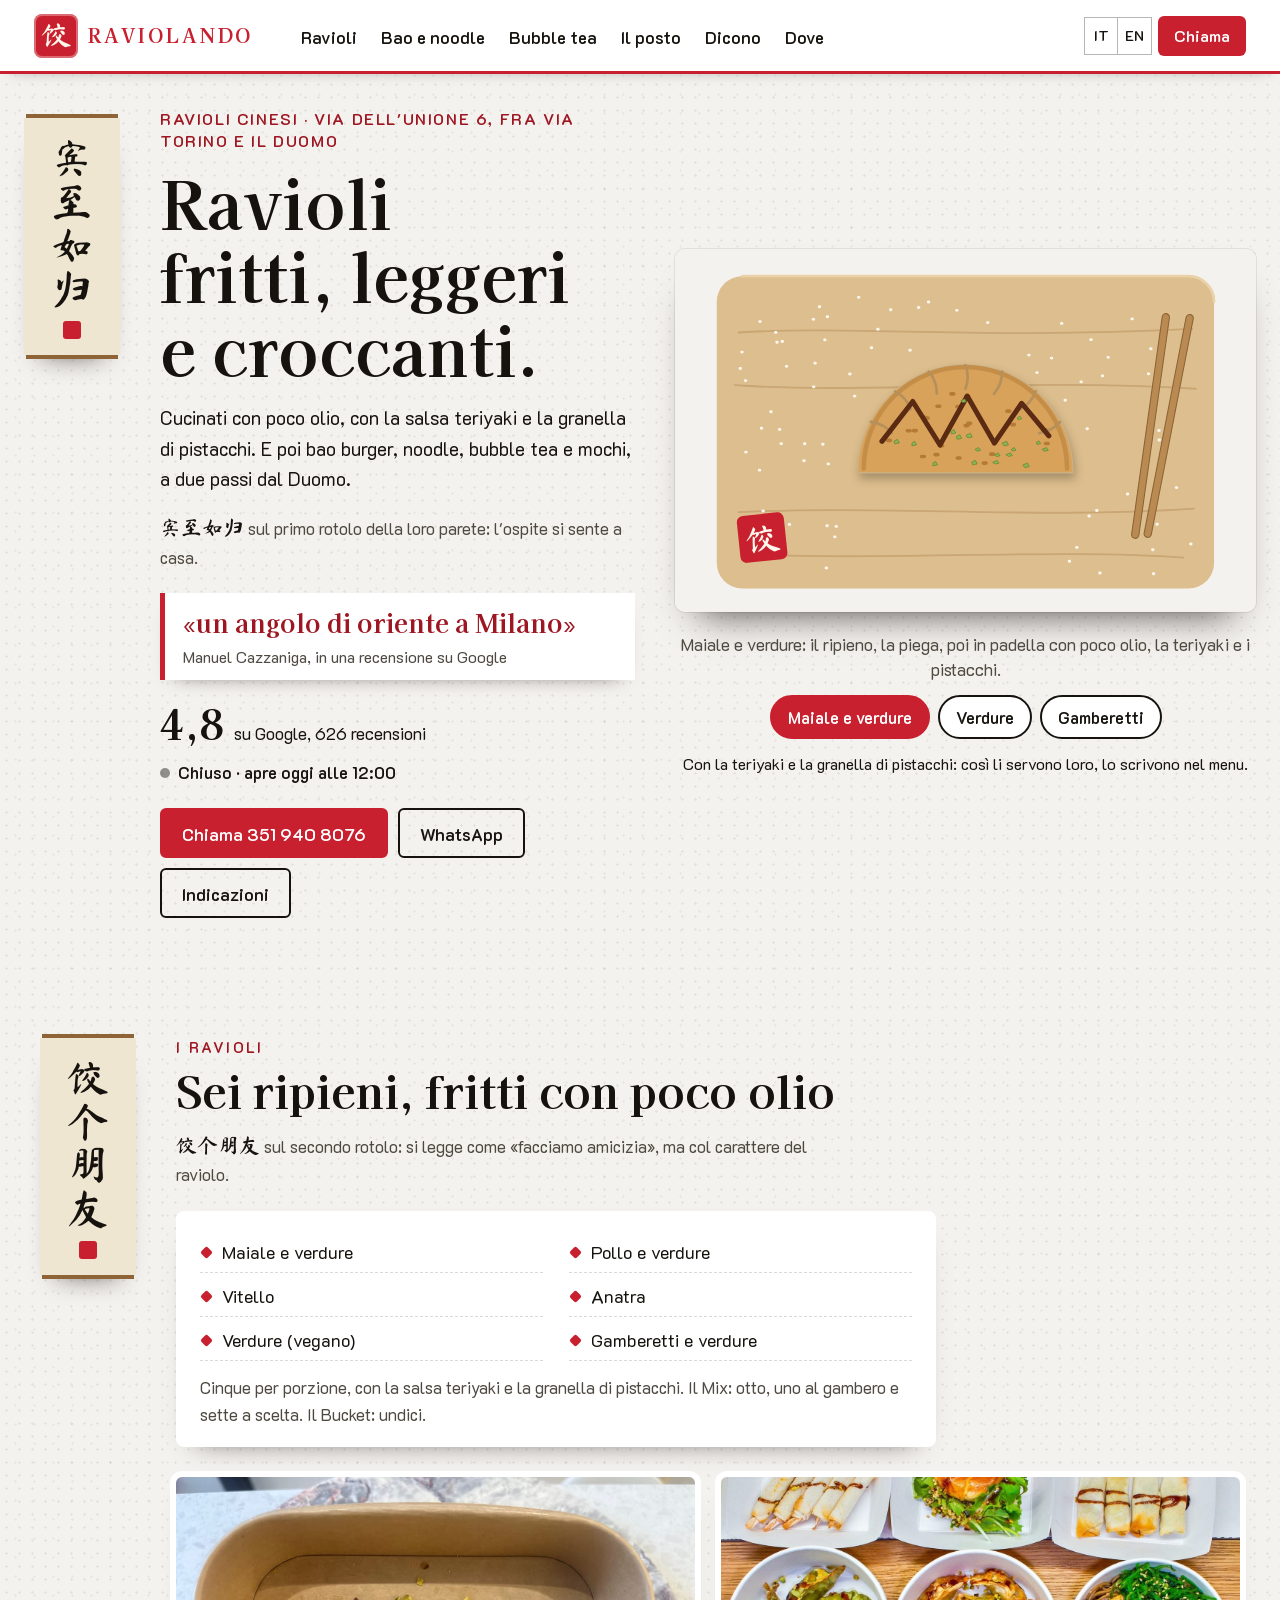
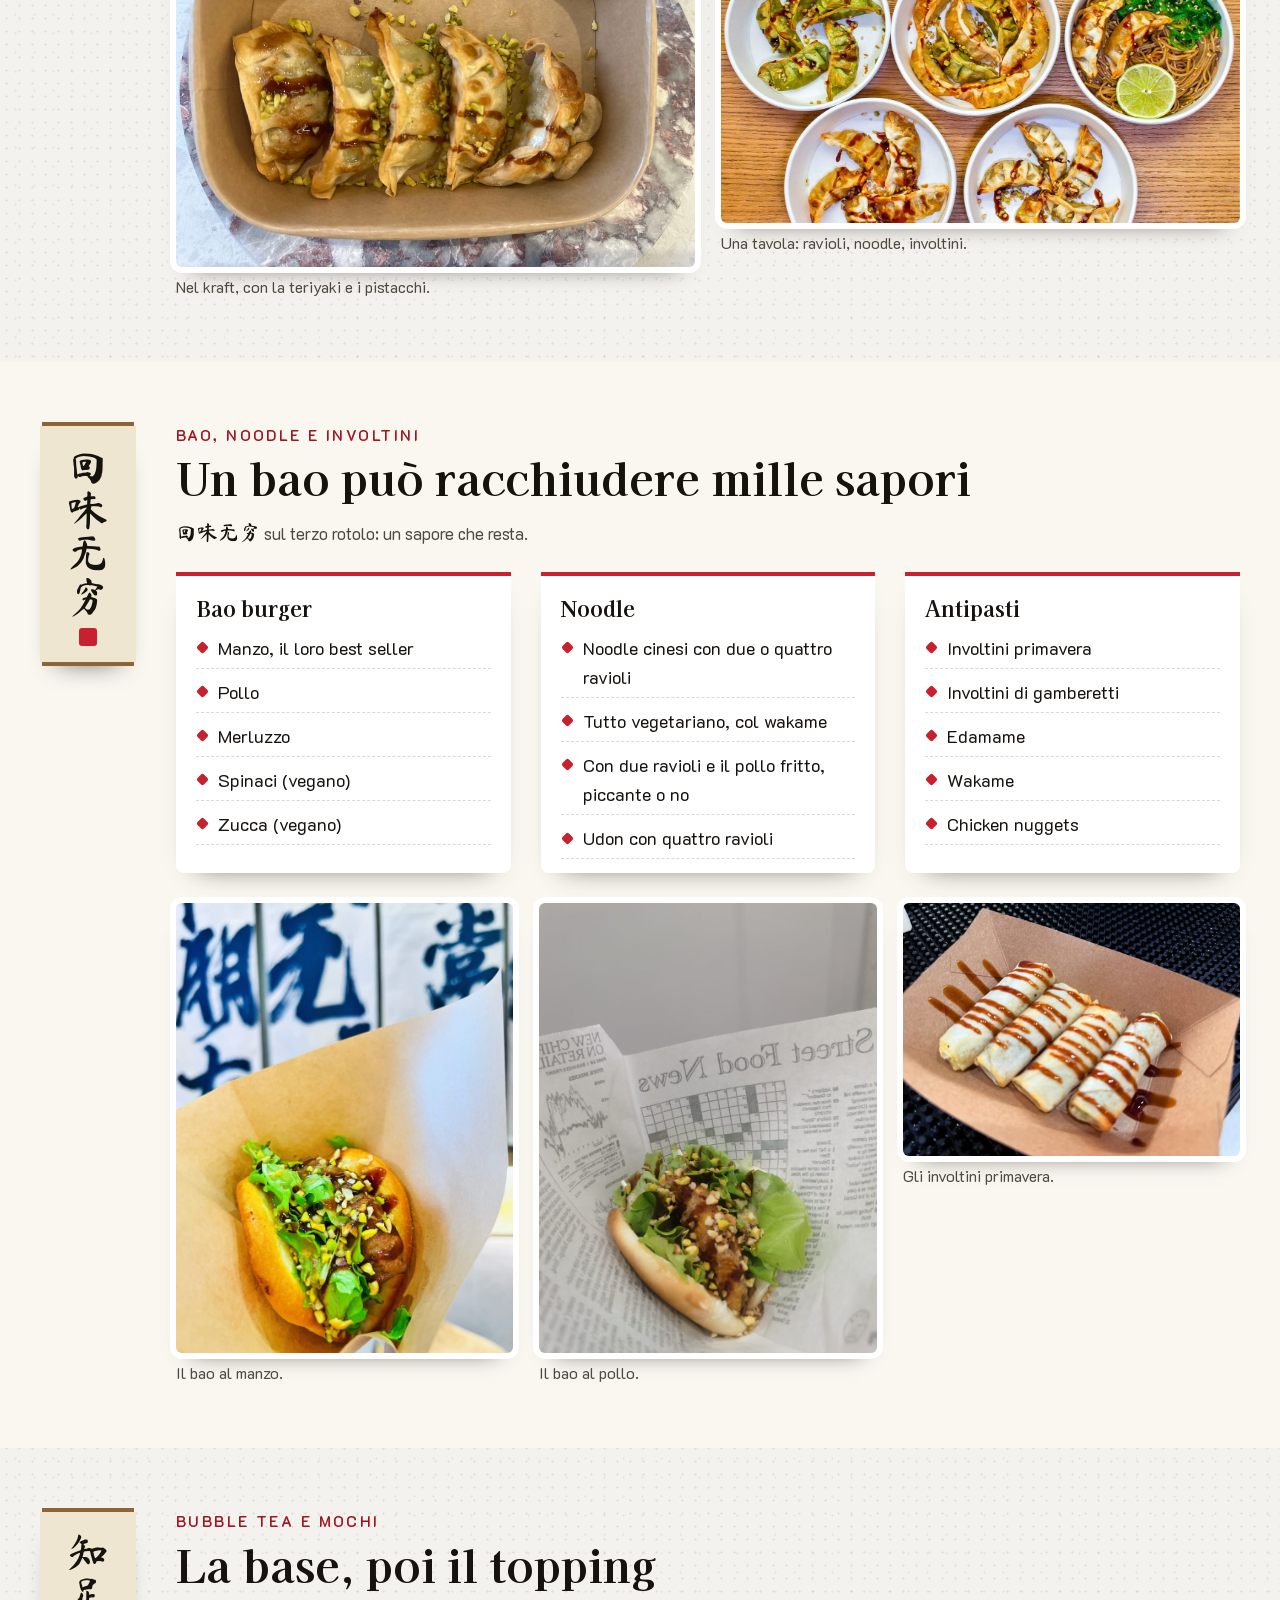
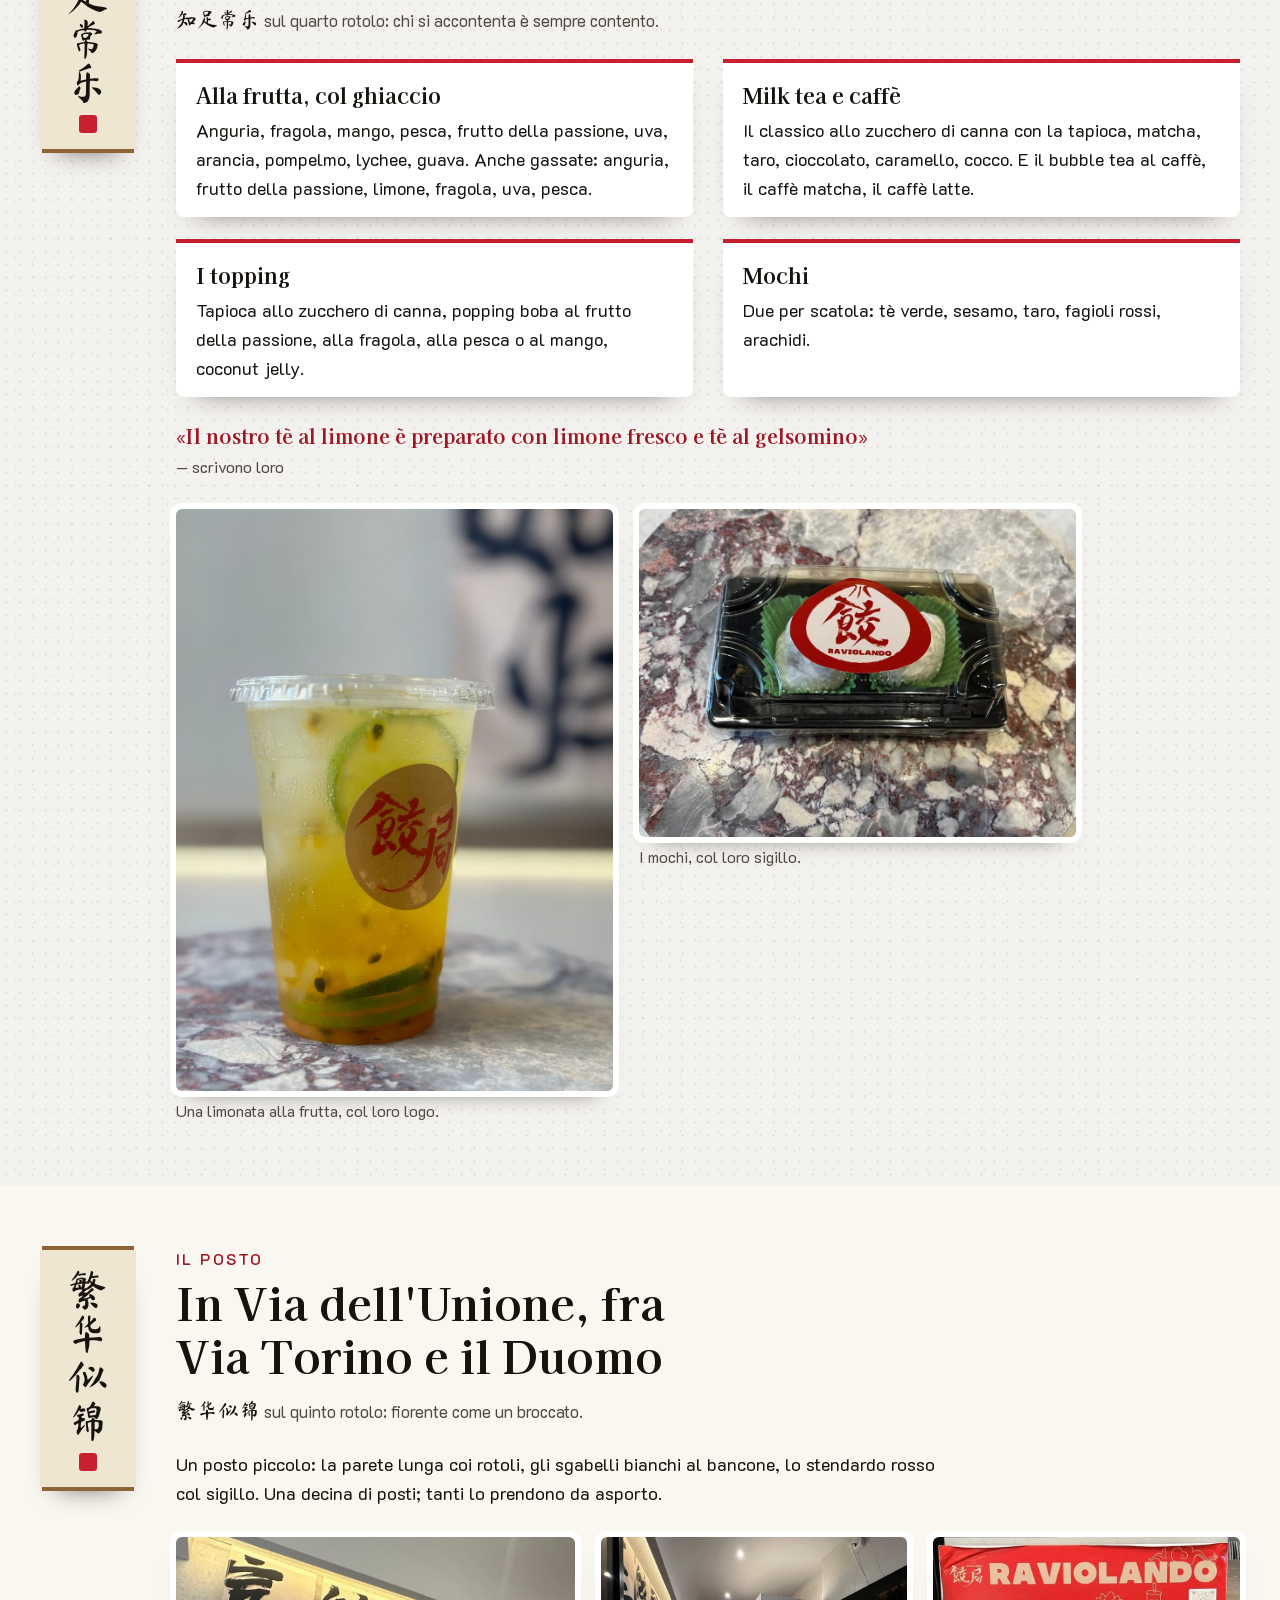
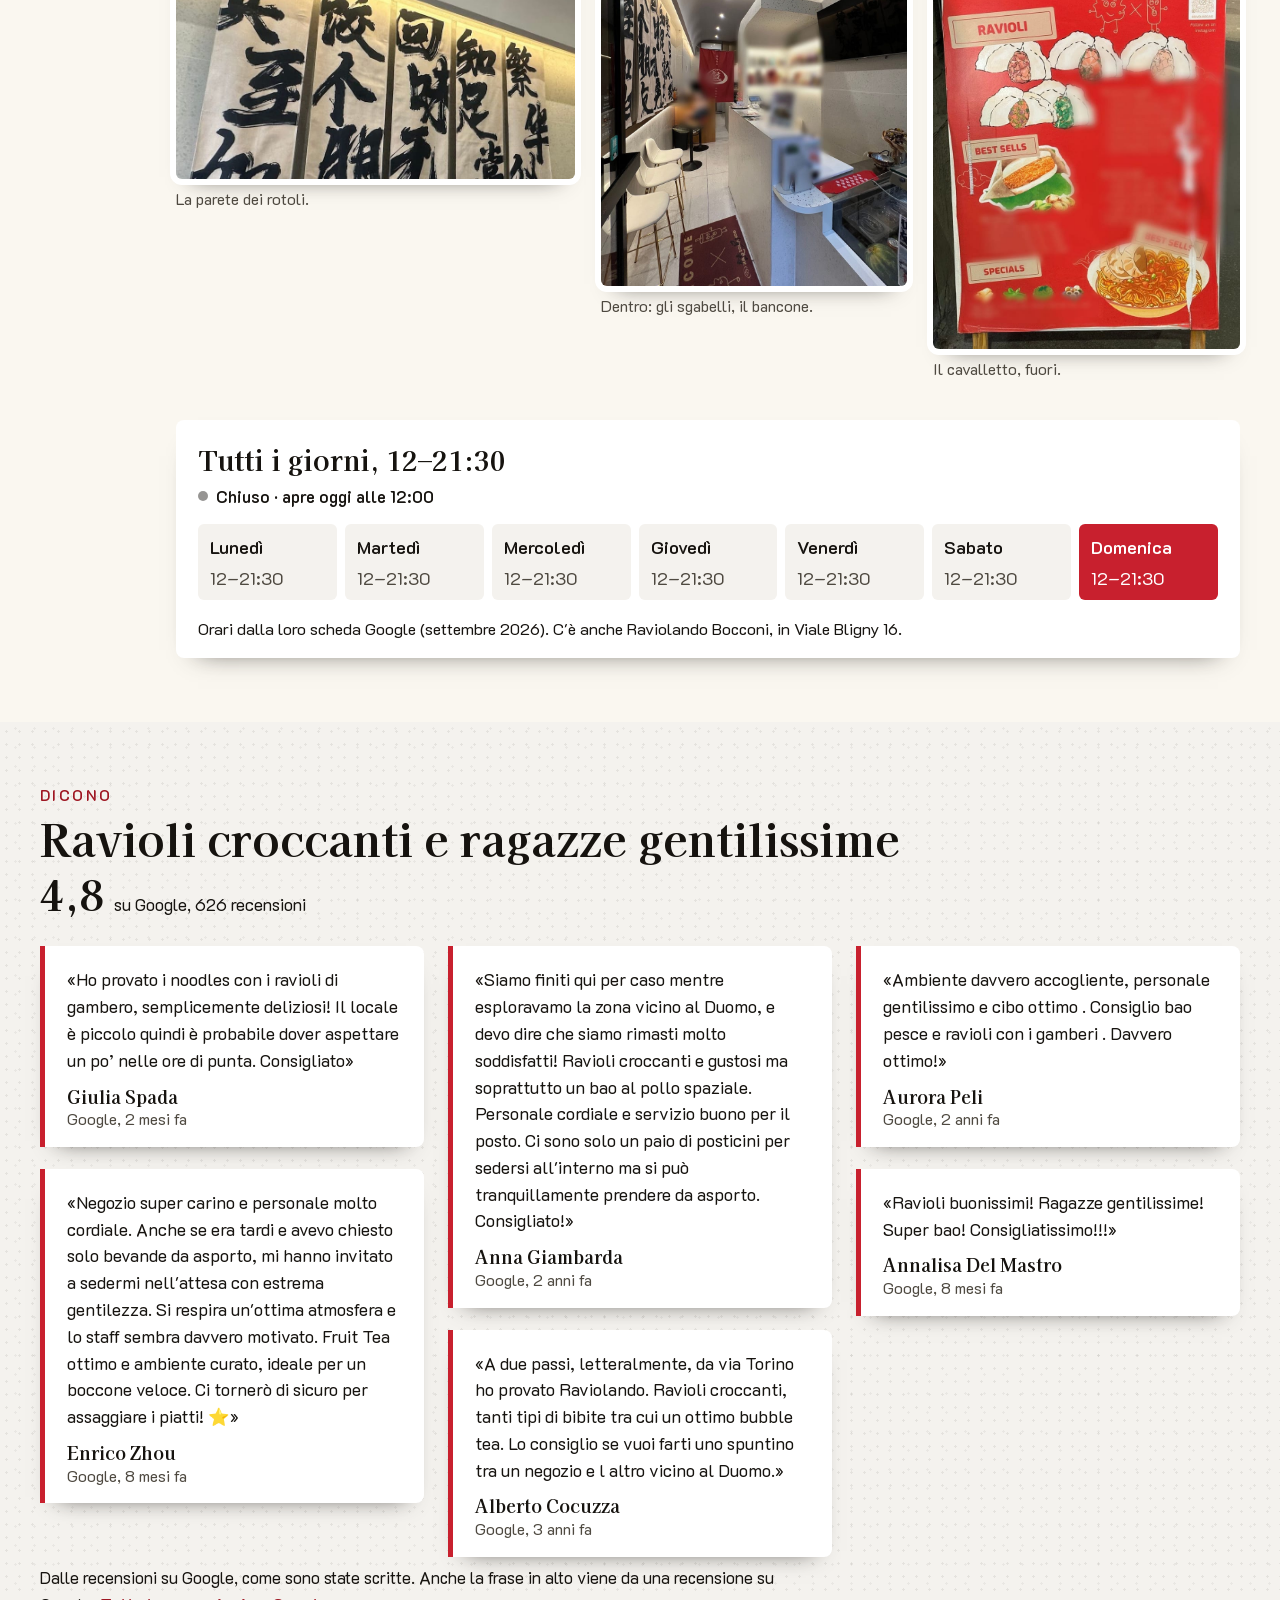
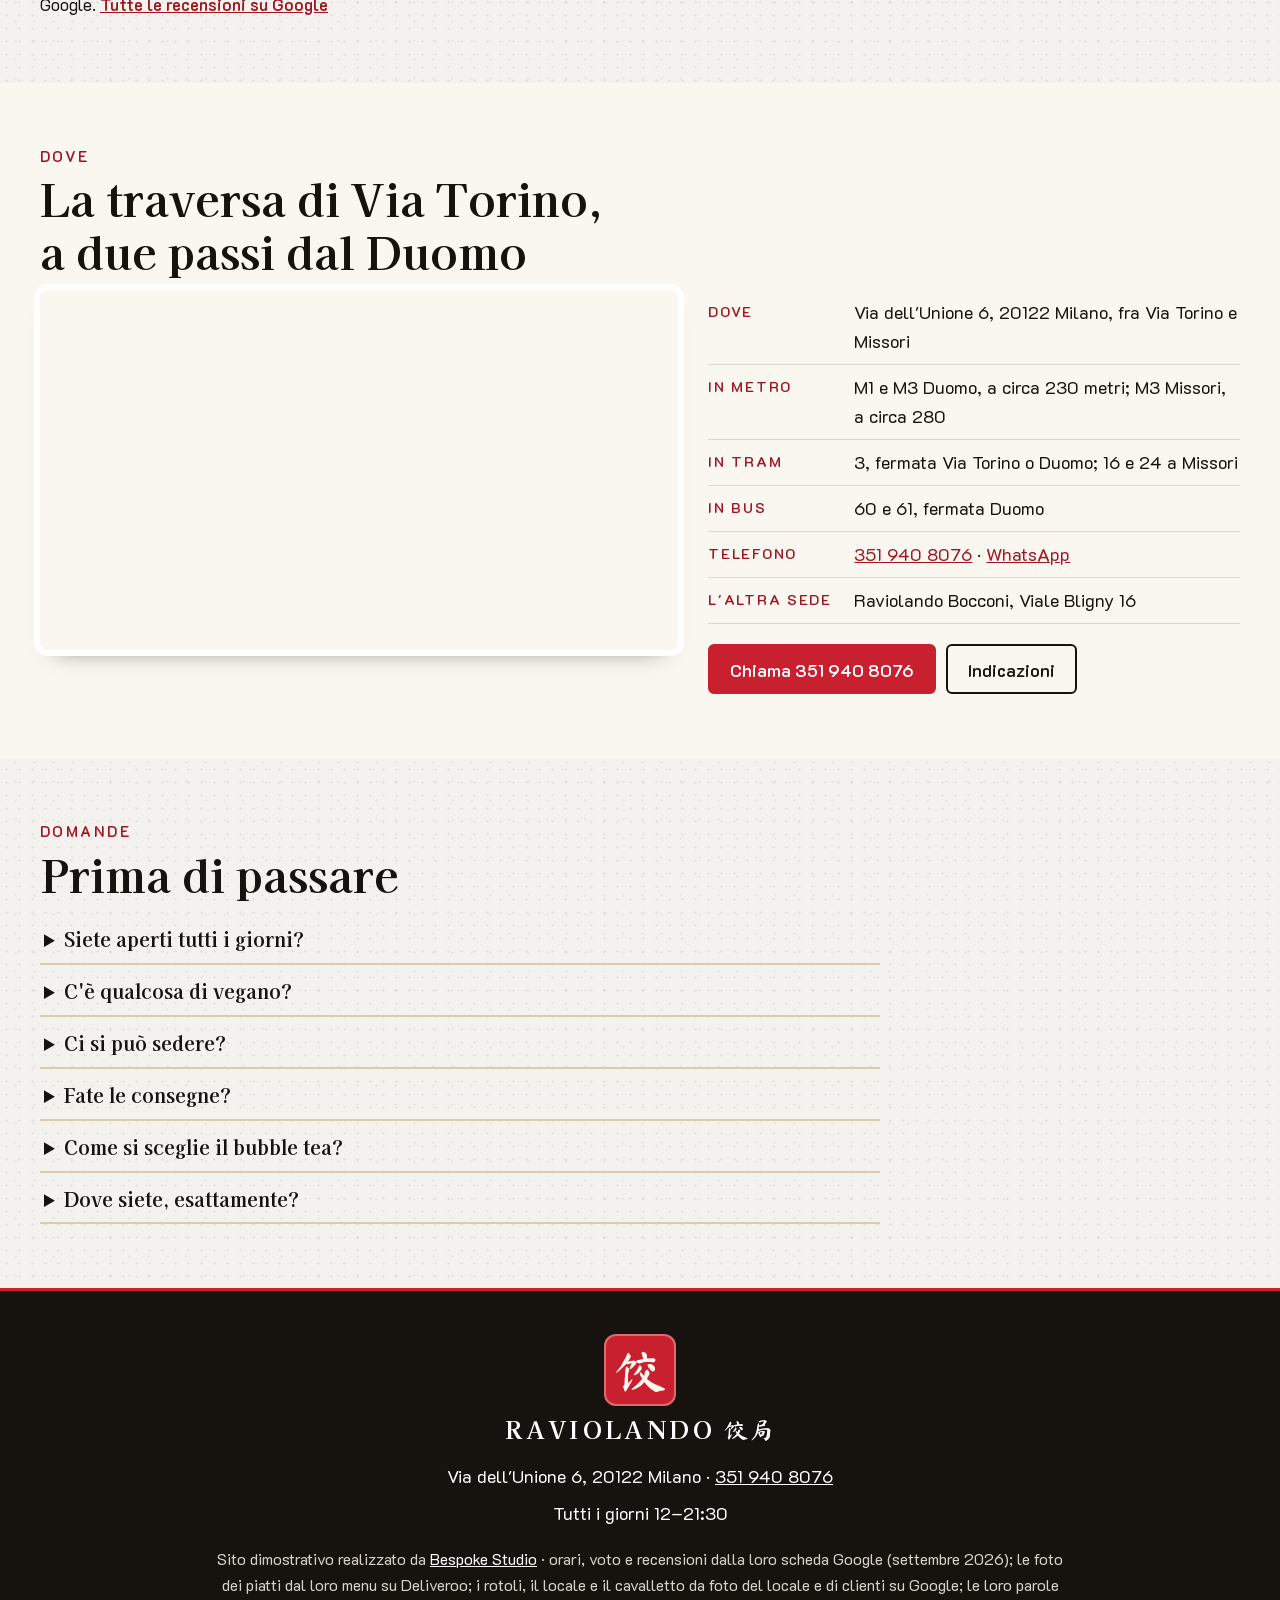
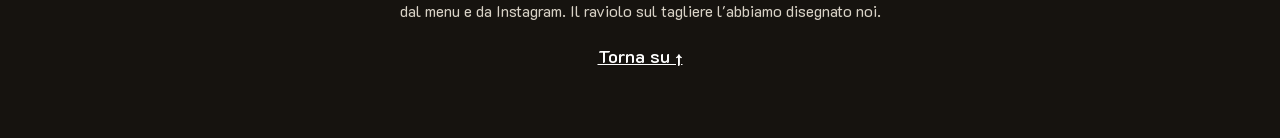
==== index.html @ b5d2fa20 "Raviolando, Via dell'Unione 6 — la piega I ravioli cinesi fritti fra Via Torino e il Duomo. La pagin" ====
<!DOCTYPE html>
<html lang="it" class="no-js">
<head>
<meta charset="utf-8">
<meta name="viewport" content="width=device-width, initial-scale=1">
<script>(function(){var r=document.documentElement;r.classList.remove('no-js');
/* la firma: finché main.js non parte c'è il disco di sfoglia aperto; se il codice non arriva, dopo 2,5 s c'è il raviolo fatto */
try{if(!matchMedia('(prefers-reduced-motion: reduce)').matches){r.classList.add('firma-attesa');window.__attesaPiega=setTimeout(function(){r.classList.remove('firma-attesa')},2500)}}catch(e){}})()</script>
<title>Raviolando — Ravioli cinesi fritti, bao e bubble tea in Via dell'Unione 6, Milano (Duomo)</title>
<meta name="description" content="Raviolando 饺局, Via dell'Unione 6, Milano, fra Via Torino e il Duomo: ravioli cinesi fritti con poco olio, teriyaki e granella di pistacchi; bao burger, noodle, bubble tea e mochi. Tutti i giorni 12–21:30. Google 4,8 su 626. Tel. 351 940 8076.">
<link rel="canonical" href="https://rotenzark.github.io/raviolando/">
<meta property="og:type" content="website">
<meta property="og:title" content="Raviolando — Ravioli fritti, leggeri e croccanti.">
<meta property="og:description" content="I ravioli cinesi fritti di Via dell'Unione 6, fra Via Torino e il Duomo: bao burger, noodle, bubble tea e mochi.">
<meta property="og:image" content="https://rotenzark.github.io/raviolando/img/og.jpg">
<meta property="og:url" content="https://rotenzark.github.io/raviolando/">
<meta property="og:locale" content="it_IT">
<meta name="twitter:card" content="summary_large_image">
<meta name="theme-color" content="#C8202E">
<link rel="icon" href="img/favicon.svg" type="image/svg+xml">
<link rel="icon" href="img/favicon-32.png" sizes="32x32" type="image/png">
<link rel="apple-touch-icon" href="img/apple-touch-icon.png">
<link rel="preconnect" href="https://fonts.googleapis.com">
<link rel="preconnect" href="https://fonts.gstatic.com" crossorigin>
<link href="https://fonts.googleapis.com/css2?family=Kaisei+Opti:wght@400;700&amp;family=K2D:wght@400;500;600;700&amp;display=swap" rel="stylesheet">
<link href="https://fonts.googleapis.com/css2?family=Ma+Shan+Zheng&amp;text=%E5%AE%BE%E8%87%B3%E5%A6%82%E5%BD%92%E9%A5%BA%E4%B8%AA%E6%9C%8B%E5%8F%8B%E5%9B%9E%E5%91%B3%E6%97%A0%E7%A9%B7%E7%9F%A5%E8%B6%B3%E5%B8%B8%E4%B9%90%E7%B9%81%E5%8D%8E%E4%BC%BC%E9%94%A6%E5%B1%80&amp;display=swap" rel="stylesheet">
<link rel="stylesheet" href="css/styles.css?v=1">
<script src="https://cdn.jsdelivr.net/npm/gsap@3.12.5/dist/gsap.min.js" defer></script>
<script src="https://cdn.jsdelivr.net/npm/gsap@3.12.5/dist/ScrollTrigger.min.js" defer></script>
<script src="js/main.js?v=1" defer></script>
<script type="application/ld+json">
{"@context":"https://schema.org","@type":"Restaurant","name":"Raviolando","alternateName":"饺局","description":"Ravioli cinesi fritti con poco olio, salsa teriyaki e granella di pistacchi; bao burger, noodle, bubble tea e mochi, in Via dell'Unione 6 a Milano, fra Via Torino e il Duomo.","url":"https://rotenzark.github.io/raviolando/","image":"https://rotenzark.github.io/raviolando/img/og.jpg","telephone":"+39 351 940 8076","servesCuisine":["Cinese","Street food"],"address":{"@type":"PostalAddress","streetAddress":"Via dell'Unione 6","postalCode":"20122","addressLocality":"Milano","addressRegion":"MI","addressCountry":"IT"},"geo":{"@type":"GeoCoordinates","latitude":45.4622702,"longitude":9.1871647},"openingHoursSpecification":[{"@type":"OpeningHoursSpecification","dayOfWeek":["Monday","Tuesday","Wednesday","Thursday","Friday","Saturday","Sunday"],"opens":"12:00","closes":"21:30"}],"aggregateRating":{"@type":"AggregateRating","ratingValue":"4.8","reviewCount":"626","bestRating":"5"}}
</script>
<script type="application/ld+json">
{"@context":"https://schema.org","@type":"FAQPage","mainEntity":[
{"@type":"Question","name":"Siete aperti tutti i giorni?","acceptedAnswer":{"@type":"Answer","text":"Sì, dalle 12 alle 21:30, anche la domenica."}},
{"@type":"Question","name":"C'è qualcosa di vegano?","acceptedAnswer":{"@type":"Answer","text":"Sì: i ravioli alle verdure, il bao agli spinaci e quello alla zucca, e i noodle vegetariani col wakame."}},
{"@type":"Question","name":"Ci si può sedere?","acceptedAnswer":{"@type":"Answer","text":"Sì, al bancone: una decina di posti. Si può anche prendere tutto da asporto."}},
{"@type":"Question","name":"Fate le consegne?","acceptedAnswer":{"@type":"Answer","text":"Sì, con Deliveroo e Just Eat."}},
{"@type":"Question","name":"Come si sceglie il bubble tea?","acceptedAnswer":{"@type":"Answer","text":"Si sceglie la base (alla frutta, gassata, milk tea o col caffè) e il topping: tapioca, popping boba o coconut jelly."}},
{"@type":"Question","name":"Dove siete, esattamente?","acceptedAnswer":{"@type":"Answer","text":"In Via dell'Unione 6, la traversa di Via Torino, a circa 230 metri dalla metro Duomo. C'è anche Raviolando Bocconi, in Viale Bligny 16."}}
]}
</script>
</head>
<body>

<a class="salta" href="#contenuto" data-i18n="m.salta">Vai al contenuto</a>

<header class="testata" id="testata">
  <div class="testata__dentro">
    <a class="marchio" href="#inizio" aria-label="Raviolando: torna all'inizio" data-i18n-aria="m.top">
      <span class="marchio__sigillo" aria-hidden="true" lang="zh">饺</span><span class="marchio__nome" aria-hidden="true">RAVIOLANDO</span>
    </a>
    <nav id="mainNav" class="voci" aria-label="Le sezioni" data-i18n-aria="m.nav">
      <a href="#ravioli" data-i18n="n.ravioli">Ravioli</a>
      <a href="#bao" data-i18n="n.bao">Bao e noodle</a>
      <a href="#tea" data-i18n="n.tea">Bubble tea</a>
      <a href="#posto" data-i18n="n.posto">Il posto</a>
      <a href="#dicono" data-i18n="n.dicono">Dicono</a>
      <a href="#dove" data-i18n="n.dove">Dove</a>
    </nav>
    <div class="testata__azioni">
      <div class="lingue" role="group" aria-label="Lingua" data-i18n-aria="m.lingua">
        <button type="button" data-lang="it" aria-pressed="true">IT</button>
        <button type="button" data-lang="en" aria-pressed="false">EN</button>
      </div>
      <a class="chiama" href="tel:+393519408076"><span data-i18n="t.chiama">Chiama</span></a>
      <button id="burger" class="burger" type="button" aria-expanded="false" aria-controls="menuMobile" aria-label="Apri il menu" data-i18n-aria="m.menu"><span></span><span></span><span></span></button>
    </div>
  </div>
</header>

<nav id="menuMobile" class="menu-mobile" hidden aria-label="Le sezioni" data-i18n-aria="m.nav">
  <a href="#ravioli" data-i18n="n.ravioli">Ravioli</a>
  <a href="#bao" data-i18n="n.bao">Bao e noodle</a>
  <a href="#tea" data-i18n="n.tea">Bubble tea</a>
  <a href="#posto" data-i18n="n.posto">Il posto</a>
  <a href="#dicono" data-i18n="n.dicono">Dicono</a>
  <a href="#dove" data-i18n="n.dove">Dove</a>
  <a href="#domande" data-i18n="n.domande">Domande</a>
  <a class="menu-mobile__tel" href="tel:+393519408076"><span data-i18n="t.chiama">Chiama</span> <span class="intero">351 940 8076</span></a>
</nav>

<main id="contenuto">

  <!-- ══════ 宾至如归: l'apertura ══════ -->
  <section id="inizio" class="apertura" aria-labelledby="titolo">
    <div class="rotolo rotolo--apertura" aria-hidden="true"><span class="rotolo__segni" lang="zh">宾至如归</span><i class="rotolo__sigillo"></i></div>
    <div class="apertura__testo">
      <p class="apertura__sopra" data-i18n="h.sopra">Ravioli cinesi · Via dell'Unione 6, fra Via Torino e il Duomo</p>
      <h1 id="titolo" class="titolo" data-i18n="h.titolo">Ravioli fritti, leggeri e croccanti.</h1>
      <p class="apertura__frase" data-i18n="h.testo">Cucinati con poco olio, con la salsa teriyaki e la granella di pistacchi. E poi bao burger, noodle, bubble tea e mochi, a due passi dal Duomo.</p>
      <p class="senso"><span class="senso__segni" lang="zh">宾至如归</span> <span data-i18n="h.senso">sul primo rotolo della loro parete: l'ospite si sente a casa.</span></p>
      <blockquote class="citazione">
        <p>«un angolo di oriente a Milano»</p>
        <footer data-i18n="h.chi">Manuel Cazzaniga, in una recensione su Google</footer>
      </blockquote>
      <p class="voto"><b class="voto__n">4,8</b> <span class="voto__su" data-i18n="h.google">su Google, 626 recensioni</span></p>
      <p class="stato" id="orarioStato">Aperto tutti i giorni</p>
      <div class="apertura__azioni">
        <a class="bottone bottone--pieno" href="tel:+393519408076"><span data-i18n="t.chiama">Chiama</span>&nbsp;<span class="intero">351 940 8076</span></a>
        <a class="bottone bottone--vuoto" href="https://wa.me/393519408076" target="_blank" rel="noopener">WhatsApp</a>
        <a class="bottone bottone--vuoto" href="https://www.google.com/maps/dir/?api=1&amp;destination=Raviolando%2C+Via+dell%27Unione+6%2C+20122+Milano" target="_blank" rel="noopener" data-i18n="t.indicazioni">Indicazioni</a>
      </div>
    </div>
    <div class="apertura__firma">
      <figure class="laboratorio" id="piega-firma" data-modo="0" data-firma="fatta">
<!--PIEGA--><svg class="piega__svg" id="piegaSvg" viewBox="0 0 640 400" role="img" aria-labelledby="piegaTitolo piegaDesc">
        <title id="piegaTitolo" data-i18n="p.titolo">La piega</title>
        <desc id="piegaDesc" data-i18n="p.desc">Sul tagliere, il disco di sfoglia: il ripieno si posa, il lembo di sotto si ribalta e chiude la mezzaluna, sul bordo si fanno le pieghe una alla volta; in padella diventa dorato, poi il filo di salsa teriyaki e la granella di pistacchi. Tre ripieni: maiale e verdure, verdure con la sfoglia verde agli spinaci, gamberetti.</desc>
        <rect class="piano" x="0" y="0" width="640" height="400"/>
        <rect class="tagliere" x="46" y="30" width="548" height="344" rx="28"/><path class="tagliere__venature" d="M70 92 C200 84 330 100 570 88 M66 150 C210 160 380 142 574 154 M70 290 C230 282 400 298 572 286 M78 336 C220 344 420 330 560 340"/><path class="tagliere__bordo" d="M74 30 H566 A28 28 0 0 1 594 58"/><path class="farina" d="M464.5 288.2 h0.6 M112.1 102.7 h0.6 M556.8 140 h0.6 M223.3 88.5 h0.6 M142.6 214.6 h0.6 M279.1 58.4 h0.6 M503.4 77 h0.6 M568.1 325 h0.6 M162.6 215.1 h0.6 M498.4 269.9 h0.6 M521.5 137.6 h0.6 M77.8 223.8 h0.6 M141.9 233.4 h0.6 M258.7 111.5 h0.6 M552.3 262.9 h0.6 M442.5 328.8 h0.6 M389.7 116.9 h0.6 M477 119.4 h0.6 M116.7 214.5 h0.6 M533 200 h0.6 M398.6 136.2 h0.6 M216.2 108.9 h0.6 M96.8 288.6 h0.6 M530.9 303.3 h0.6 M167.3 304.9 h0.6 M526.2 331.4 h0.6 M93.4 80 h0.6 M202.1 53.3 h0.6 M310.3 67.6 h0.6 M268.2 64.4 h0.6 M524.1 110 h0.6 M158.9 63.6 h0.6 M115 198.9 h0.6 M527 357.8 h0.6 M447.3 146.4 h0.6 M167.6 74.6 h0.6 M467.9 357 h0.6 M175.8 317.2 h0.6 M105.4 179.4 h0.6 M168.6 236.8 h0.6 M456 294.2 h0.6 M96 327.4 h0.6 M71.6 131.6 h0.6 M77.4 145 h0.6 M117.9 101.9 h0.6 M429.7 166.7 h0.6 M197.7 162.1 h0.6 M458.1 99.9 h0.6 M522.8 190.1 h0.6 M177.4 305.7 h0.6 M92.8 243.7 h0.6 M414.6 120.2 h0.6 M154.1 125.8 h0.6 M164.8 100.1 h0.6 M192.4 137.7 h0.6 M122.6 129.3 h0.6 M110.7 91.9 h0.6 M425.8 82 h0.6 M152.5 151.9 h0.6 M73.5 113.6 h0.6 M237.4 66.9 h0.6 M453.9 198 h0.6 M470.8 139.8 h0.6 M434.3 344.1 h0.6 M95 197.6 h0.6 M166.5 351.5 h0.6 M152.2 77.5 h0.6 M533.3 210.4 h0.6 M125.8 303.5 h0.6 M344.3 81.1 h0.6"/><g class="bacchette"><rect x="520" y="70" width="8" height="250" rx="4" transform="rotate(8 524 195)"/><rect x="540" y="70" width="8" height="250" rx="4" transform="rotate(11 544 195)"/></g><g class="sigillo" transform="translate(96 318) rotate(-6)"><rect x="-26" y="-26" width="52" height="52" rx="7"/><text class="sigillo__segno" y="15" text-anchor="middle" lang="zh">饺</text></g>
        <g class="servito" transform="translate(0 0)">
          <g class="modo modo--maiale" data-m="0">
            <path class="fondo" d="M202 246 A118 118 0 0 1 438 246 Z"/>
            <g class="ripieno" data-m="0" transform="translate(320 205) scale(1) translate(-320 -205)" opacity="1"><path class="ripieno__massa" d="M252 205 C250 186 272 176 292 180 C302 170 330 170 340 179 C360 173 390 184 388 204 C394 222 372 234 350 231 C336 240 304 240 290 232 C268 236 248 224 252 205 Z"/><path class="ripieno__pezzi" d="M272 200 h5 M296 190 h6 M318 214 h5 M342 196 h6 M364 212 h5 M286 220 h6 M330 186 h5 M306 203 h5 M352 222 h4 M280 208 h4"/></g>
            <path class="lembo" data-m="0" d="M202 246 A118 118 0 0 1 438 246 Z"/>
            <g class="dorato" data-m="0" opacity="1"><path class="dorato__fondo" d="M202 246 A118 118 0 0 1 438 246 Z"/><path class="dorato__macchie" d="M243.3 190.1 h3 M320.6 162.3 h3 M347.9 226.1 h3 M234.3 210.9 h3 M288.7 173.3 h3 M291.9 216.8 h3 M371 193.5 h3 M310.7 173.7 h3 M273.2 185.6 h3 M339.8 235.9 h3 M319.8 194.6 h3 M408.2 214.3 h3 M275.9 186.3 h3 M286.6 226.6 h3 M304.1 159.7 h3 M262.8 200.2 h3 M365.8 178.7 h3 M271.7 228.6 h3 M406.3 199.6 h3 M311 230.3 h3 M256 200.3 h3 M322.7 192.1 h3"/><path class="dorato__bordo" d="M208 242 A112 112 0 0 1 432 242"/></g>
            <g class="pieghe"><path class="piega" data-m="0" data-k="0" d="M215.8 190.6 Q229.6 192.3 238.8 202.8" opacity="1"/><path class="piega" data-m="0" data-k="1" d="M242.6 156.9 Q254.9 163.5 259.6 176.6" opacity="1"/><path class="piega" data-m="0" data-k="2" d="M279.6 135.1 Q288.8 145.6 288.5 159.5" opacity="1"/><path class="piega" data-m="0" data-k="3" d="M320 128 Q325 141 320 154" opacity="1"/><path class="piega" data-m="0" data-k="4" d="M360.4 135.1 Q360.6 149 351.5 159.5" opacity="1"/><path class="piega" data-m="0" data-k="5" d="M397.4 156.9 Q392.7 170 380.4 176.6" opacity="1"/><path class="piega" data-m="0" data-k="6" d="M424.2 190.6 Q415.1 201.1 401.2 202.8" opacity="1"/></g>
            <path class="salsa" data-m="0" d="M228 212 L262 168 L292 216 L322 162 L352 214 L382 170 L412 206" stroke-dasharray="334.1 346.1" stroke-dashoffset="0"/>
            <g class="granella" data-m="0" transform="translate(0 0)" opacity="1"><path d="M370.7 220.7 l3 -2 l2 3 l-4 1 Z"/><path d="M241.2 211.7 l4 -2 l2 4 l-5 1 Z"/><path d="M350 235 l5 -2 l2 3 l-4 1 Z"/><path d="M304.4 200.8 l3 -2 l2 4 l-5 1 Z"/><path d="M315.1 167.2 l4 -2 l2 3 l-4 1 Z"/><path d="M383.4 237.9 l5 -2 l2 4 l-5 1 Z"/><path d="M377.1 186.1 l3 -2 l2 3 l-4 1 Z"/><path d="M327 234.8 l4 -2 l2 4 l-5 1 Z"/><path d="M364.6 226.6 l5 -2 l2 3 l-4 1 Z"/><path d="M261.1 213.9 l3 -2 l2 4 l-5 1 Z"/><path d="M352.2 226.8 l4 -2 l2 3 l-4 1 Z"/><path d="M320.6 205.2 l5 -2 l2 4 l-5 1 Z"/><path d="M398 213.4 l3 -2 l2 3 l-4 1 Z"/><path d="M310 206.7 l4 -2 l2 4 l-5 1 Z"/><path d="M404.3 220.8 l5 -2 l2 3 l-4 1 Z"/><path d="M284.2 236 l3 -2 l2 4 l-5 1 Z"/><path d="M330.6 220.8 l4 -2 l2 3 l-4 1 Z"/><path d="M360.5 213.9 l5 -2 l2 4 l-5 1 Z"/></g>
          </g>
          <g class="modo modo--verdure" data-m="1">
            <path class="fondo" d="M202 246 A118 118 0 0 1 438 246 Z"/>
            <g class="ripieno" data-m="1" transform="translate(320 205) scale(1) translate(-320 -205)" opacity="1"><path class="ripieno__massa" d="M252 205 C250 186 272 176 292 180 C302 170 330 170 340 179 C360 173 390 184 388 204 C394 222 372 234 350 231 C336 240 304 240 290 232 C268 236 248 224 252 205 Z"/><path class="ripieno__pezzi" d="M272 200 h5 M296 190 h6 M318 214 h5 M342 196 h6 M364 212 h5 M286 220 h6 M330 186 h5 M306 203 h5 M352 222 h4 M280 208 h4"/></g>
            <path class="lembo" data-m="1" d="M202 246 A118 118 0 0 1 438 246 Z"/>
            <g class="dorato" data-m="1" opacity="1"><path class="dorato__fondo" d="M202 246 A118 118 0 0 1 438 246 Z"/><path class="dorato__macchie" d="M243.3 190.1 h3 M320.6 162.3 h3 M347.9 226.1 h3 M234.3 210.9 h3 M288.7 173.3 h3 M291.9 216.8 h3 M371 193.5 h3 M310.7 173.7 h3 M273.2 185.6 h3 M339.8 235.9 h3 M319.8 194.6 h3 M408.2 214.3 h3 M275.9 186.3 h3 M286.6 226.6 h3 M304.1 159.7 h3 M262.8 200.2 h3 M365.8 178.7 h3 M271.7 228.6 h3 M406.3 199.6 h3 M311 230.3 h3 M256 200.3 h3 M322.7 192.1 h3"/><path class="dorato__bordo" d="M208 242 A112 112 0 0 1 432 242"/></g>
            <g class="pieghe"><path class="piega" data-m="1" data-k="0" d="M215.8 190.6 Q229.6 192.3 238.8 202.8" opacity="1"/><path class="piega" data-m="1" data-k="1" d="M242.6 156.9 Q254.9 163.5 259.6 176.6" opacity="1"/><path class="piega" data-m="1" data-k="2" d="M279.6 135.1 Q288.8 145.6 288.5 159.5" opacity="1"/><path class="piega" data-m="1" data-k="3" d="M320 128 Q325 141 320 154" opacity="1"/><path class="piega" data-m="1" data-k="4" d="M360.4 135.1 Q360.6 149 351.5 159.5" opacity="1"/><path class="piega" data-m="1" data-k="5" d="M397.4 156.9 Q392.7 170 380.4 176.6" opacity="1"/><path class="piega" data-m="1" data-k="6" d="M424.2 190.6 Q415.1 201.1 401.2 202.8" opacity="1"/></g>
            <path class="salsa" data-m="1" d="M228 212 L262 168 L292 216 L322 162 L352 214 L382 170 L412 206" stroke-dasharray="334.1 346.1" stroke-dashoffset="0"/>
            <g class="granella" data-m="1" transform="translate(0 0)" opacity="1"><path d="M370.7 220.7 l3 -2 l2 3 l-4 1 Z"/><path d="M241.2 211.7 l4 -2 l2 4 l-5 1 Z"/><path d="M350 235 l5 -2 l2 3 l-4 1 Z"/><path d="M304.4 200.8 l3 -2 l2 4 l-5 1 Z"/><path d="M315.1 167.2 l4 -2 l2 3 l-4 1 Z"/><path d="M383.4 237.9 l5 -2 l2 4 l-5 1 Z"/><path d="M377.1 186.1 l3 -2 l2 3 l-4 1 Z"/><path d="M327 234.8 l4 -2 l2 4 l-5 1 Z"/><path d="M364.6 226.6 l5 -2 l2 3 l-4 1 Z"/><path d="M261.1 213.9 l3 -2 l2 4 l-5 1 Z"/><path d="M352.2 226.8 l4 -2 l2 3 l-4 1 Z"/><path d="M320.6 205.2 l5 -2 l2 4 l-5 1 Z"/><path d="M398 213.4 l3 -2 l2 3 l-4 1 Z"/><path d="M310 206.7 l4 -2 l2 4 l-5 1 Z"/><path d="M404.3 220.8 l5 -2 l2 3 l-4 1 Z"/><path d="M284.2 236 l3 -2 l2 4 l-5 1 Z"/><path d="M330.6 220.8 l4 -2 l2 3 l-4 1 Z"/><path d="M360.5 213.9 l5 -2 l2 4 l-5 1 Z"/></g>
          </g>
          <g class="modo modo--gamberi" data-m="2">
            <path class="fondo" d="M202 246 A118 118 0 0 1 438 246 Z"/>
            <g class="ripieno" data-m="2" transform="translate(320 205) scale(1) translate(-320 -205)" opacity="1"><path class="ripieno__massa" d="M252 205 C250 186 272 176 292 180 C302 170 330 170 340 179 C360 173 390 184 388 204 C394 222 372 234 350 231 C336 240 304 240 290 232 C268 236 248 224 252 205 Z"/><path class="ripieno__pezzi" d="M272 200 h5 M296 190 h6 M318 214 h5 M342 196 h6 M364 212 h5 M286 220 h6 M330 186 h5 M306 203 h5 M352 222 h4 M280 208 h4"/></g>
            <path class="lembo" data-m="2" d="M202 246 A118 118 0 0 1 438 246 Z"/>
            <g class="dorato" data-m="2" opacity="1"><path class="dorato__fondo" d="M202 246 A118 118 0 0 1 438 246 Z"/><path class="dorato__macchie" d="M243.3 190.1 h3 M320.6 162.3 h3 M347.9 226.1 h3 M234.3 210.9 h3 M288.7 173.3 h3 M291.9 216.8 h3 M371 193.5 h3 M310.7 173.7 h3 M273.2 185.6 h3 M339.8 235.9 h3 M319.8 194.6 h3 M408.2 214.3 h3 M275.9 186.3 h3 M286.6 226.6 h3 M304.1 159.7 h3 M262.8 200.2 h3 M365.8 178.7 h3 M271.7 228.6 h3 M406.3 199.6 h3 M311 230.3 h3 M256 200.3 h3 M322.7 192.1 h3"/><path class="dorato__bordo" d="M208 242 A112 112 0 0 1 432 242"/></g>
            <g class="pieghe"><path class="piega" data-m="2" data-k="0" d="M215.8 190.6 Q229.6 192.3 238.8 202.8" opacity="1"/><path class="piega" data-m="2" data-k="1" d="M242.6 156.9 Q254.9 163.5 259.6 176.6" opacity="1"/><path class="piega" data-m="2" data-k="2" d="M279.6 135.1 Q288.8 145.6 288.5 159.5" opacity="1"/><path class="piega" data-m="2" data-k="3" d="M320 128 Q325 141 320 154" opacity="1"/><path class="piega" data-m="2" data-k="4" d="M360.4 135.1 Q360.6 149 351.5 159.5" opacity="1"/><path class="piega" data-m="2" data-k="5" d="M397.4 156.9 Q392.7 170 380.4 176.6" opacity="1"/><path class="piega" data-m="2" data-k="6" d="M424.2 190.6 Q415.1 201.1 401.2 202.8" opacity="1"/></g>
            <path class="salsa" data-m="2" d="M228 212 L262 168 L292 216 L322 162 L352 214 L382 170 L412 206" stroke-dasharray="334.1 346.1" stroke-dashoffset="0"/>
            <g class="granella" data-m="2" transform="translate(0 0)" opacity="1"><path d="M370.7 220.7 l3 -2 l2 3 l-4 1 Z"/><path d="M241.2 211.7 l4 -2 l2 4 l-5 1 Z"/><path d="M350 235 l5 -2 l2 3 l-4 1 Z"/><path d="M304.4 200.8 l3 -2 l2 4 l-5 1 Z"/><path d="M315.1 167.2 l4 -2 l2 3 l-4 1 Z"/><path d="M383.4 237.9 l5 -2 l2 4 l-5 1 Z"/><path d="M377.1 186.1 l3 -2 l2 3 l-4 1 Z"/><path d="M327 234.8 l4 -2 l2 4 l-5 1 Z"/><path d="M364.6 226.6 l5 -2 l2 3 l-4 1 Z"/><path d="M261.1 213.9 l3 -2 l2 4 l-5 1 Z"/><path d="M352.2 226.8 l4 -2 l2 3 l-4 1 Z"/><path d="M320.6 205.2 l5 -2 l2 4 l-5 1 Z"/><path d="M398 213.4 l3 -2 l2 3 l-4 1 Z"/><path d="M310 206.7 l4 -2 l2 4 l-5 1 Z"/><path d="M404.3 220.8 l5 -2 l2 3 l-4 1 Z"/><path d="M284.2 236 l3 -2 l2 4 l-5 1 Z"/><path d="M330.6 220.8 l4 -2 l2 3 l-4 1 Z"/><path d="M360.5 213.9 l5 -2 l2 4 l-5 1 Z"/></g>
          </g>
        </g>
      </svg><!--/PIEGA-->
        <figcaption class="laboratorio__didascalia">
          <span class="laboratorio__d" data-m="0" data-i18n="p.d0">Maiale e verdure: il ripieno, la piega, poi in padella con poco olio, la teriyaki e i pistacchi.</span>
          <span class="laboratorio__d" data-m="1" data-i18n="p.d1">Verdure, nella sfoglia verde: il loro raviolo vegano.</span>
          <span class="laboratorio__d" data-m="2" data-i18n="p.d2">Gamberetti e verdure: chiuso, fritto, teriyaki e pistacchi.</span>
        </figcaption>
        <div class="laboratorio__modi" role="group" aria-label="Quale ripieno" data-i18n-aria="p.modi">
          <button type="button" data-modo="0" aria-pressed="true" data-i18n="p.b0">Maiale e verdure</button>
          <button type="button" data-modo="1" aria-pressed="false" data-i18n="p.b1">Verdure</button>
          <button type="button" data-modo="2" aria-pressed="false" data-i18n="p.b2">Gamberetti</button>
        </div>
        <p class="visually-hidden" id="piegaLeggi" aria-live="polite"></p>
      </figure>
      <p class="apertura__nota" data-i18n="p.nota">Con la teriyaki e la granella di pistacchi: così li servono loro, lo scrivono nel menu.</p>
    </div>
  </section>

  <!-- ══════ 饺个朋友: i ravioli ══════ -->
  <section id="ravioli" class="capitolo" aria-labelledby="ravioliT">
    <div class="rotolo" aria-hidden="true"><span class="rotolo__segni" lang="zh">饺个朋友</span><i class="rotolo__sigillo"></i></div>
    <div class="capitolo__corpo">
      <p class="etichetta" data-i18n="r.etichetta">I ravioli</p>
      <h2 id="ravioliT" class="capitolo__titolo" data-i18n="r.titolo">Sei ripieni, fritti con poco olio</h2>
      <p class="senso"><span class="senso__segni" lang="zh">饺个朋友</span> <span data-i18n="r.senso">sul secondo rotolo: si legge come «facciamo amicizia», ma col carattere del raviolo.</span></p>
      <div class="piatto reveal">
        <ul class="voci-menu">
          <li data-i18n="r.1">Maiale e verdure</li>
          <li data-i18n="r.2">Pollo e verdure</li>
          <li data-i18n="r.3">Vitello</li>
          <li data-i18n="r.4">Anatra</li>
          <li data-i18n="r.5">Verdure (vegano)</li>
          <li data-i18n="r.6">Gamberetti e verdure</li>
        </ul>
        <p class="piatto__nota" data-i18n="r.porzioni">Cinque per porzione, con la salsa teriyaki e la granella di pistacchi. Il Mix: otto, uno al gambero e sette a scelta. Il Bucket: undici.</p>
      </div>
      <div class="foto-coppia">
        <figure class="reveal"><button type="button" class="foto" data-full="img/ravioli.jpg" aria-label="Ingrandisci la foto" data-i18n-aria="m.ingrandisci"><img src="img/ravioli.jpg" width="1000" height="750" alt="Ravioli fritti nella vaschetta di kraft, col filo di teriyaki e la granella di pistacchi." data-i18n-alt="a.ravioli"></button><figcaption data-i18n="k.ravioli">Nel kraft, con la teriyaki e i pistacchi.</figcaption></figure>
        <figure class="reveal"><button type="button" class="foto" data-full="img/tavola.jpg" aria-label="Ingrandisci la foto" data-i18n-aria="m.ingrandisci"><img src="img/tavola.jpg" width="1400" height="933" alt="Dall'alto, sul tavolo di legno: ciotole di ravioli classici e verdi, noodle col wakame e il lime, involtini." data-i18n-alt="a.tavola"></button><figcaption data-i18n="k.tavola">Una tavola: ravioli, noodle, involtini.</figcaption></figure>
      </div>
    </div>
  </section>

  <!-- ══════ 回味无穷: bao, noodle e involtini ══════ -->
  <section id="bao" class="capitolo capitolo--carta" aria-labelledby="baoT">
    <div class="rotolo" aria-hidden="true"><span class="rotolo__segni" lang="zh">回味无穷</span><i class="rotolo__sigillo"></i></div>
    <div class="capitolo__corpo">
      <p class="etichetta" data-i18n="b.etichetta">Bao, noodle e involtini</p>
      <h2 id="baoT" class="capitolo__titolo" data-i18n="b.titolo">Un bao può racchiudere mille sapori</h2>
      <p class="senso"><span class="senso__segni" lang="zh">回味无穷</span> <span data-i18n="b.senso">sul terzo rotolo: un sapore che resta.</span></p>
      <div class="menu-colonne reveal">
        <div>
          <h3 class="menu-colonne__titolo" data-i18n="b.bao">Bao burger</h3>
          <ul class="voci-menu">
            <li data-i18n="b.b1">Manzo, il loro best seller</li>
            <li data-i18n="b.b2">Pollo</li>
            <li data-i18n="b.b3">Merluzzo</li>
            <li data-i18n="b.b4">Spinaci (vegano)</li>
            <li data-i18n="b.b5">Zucca (vegano)</li>
          </ul>
        </div>
        <div>
          <h3 class="menu-colonne__titolo" data-i18n="b.noodle">Noodle</h3>
          <ul class="voci-menu">
            <li data-i18n="b.n1">Noodle cinesi con due o quattro ravioli</li>
            <li data-i18n="b.n2">Tutto vegetariano, col wakame</li>
            <li data-i18n="b.n3">Con due ravioli e il pollo fritto, piccante o no</li>
            <li data-i18n="b.n4">Udon con quattro ravioli</li>
          </ul>
        </div>
        <div>
          <h3 class="menu-colonne__titolo" data-i18n="b.antipasti">Antipasti</h3>
          <ul class="voci-menu">
            <li data-i18n="b.a1">Involtini primavera</li>
            <li data-i18n="b.a2">Involtini di gamberetti</li>
            <li data-i18n="b.a3">Edamame</li>
            <li data-i18n="b.a4">Wakame</li>
            <li data-i18n="b.a5">Chicken nuggets</li>
          </ul>
        </div>
      </div>
      <div class="foto-terna">
        <figure class="reveal"><button type="button" class="foto" data-full="img/bao.jpg" aria-label="Ingrandisci la foto" data-i18n-aria="m.ingrandisci"><img src="img/bao.jpg" width="800" height="1067" alt="Il bao burger al manzo nella carta kraft, davanti ai rotoli di calligrafia." data-i18n-alt="a.bao"></button><figcaption data-i18n="k.bao">Il bao al manzo.</figcaption></figure>
        <figure class="reveal"><button type="button" class="foto" data-full="img/bao-pollo.jpg" aria-label="Ingrandisci la foto" data-i18n-aria="m.ingrandisci"><img src="img/bao-pollo.jpg" width="800" height="1067" alt="Il bao burger al pollo sulla carta a giornale." data-i18n-alt="a.baopollo"></button><figcaption data-i18n="k.baopollo">Il bao al pollo.</figcaption></figure>
        <figure class="reveal"><button type="button" class="foto" data-full="img/involtini.jpg" aria-label="Ingrandisci la foto" data-i18n-aria="m.ingrandisci"><img src="img/involtini.jpg" width="1000" height="750" alt="Quattro involtini primavera nel kraft, col filo di teriyaki." data-i18n-alt="a.involtini"></button><figcaption data-i18n="k.involtini">Gli involtini primavera.</figcaption></figure>
      </div>
    </div>
  </section>

  <!-- ══════ 知足常乐: bubble tea e mochi ══════ -->
  <section id="tea" class="capitolo" aria-labelledby="teaT">
    <div class="rotolo" aria-hidden="true"><span class="rotolo__segni" lang="zh">知足常乐</span><i class="rotolo__sigillo"></i></div>
    <div class="capitolo__corpo">
      <p class="etichetta" data-i18n="c.etichetta">Bubble tea e mochi</p>
      <h2 id="teaT" class="capitolo__titolo" data-i18n="c.titolo">La base, poi il topping</h2>
      <p class="senso"><span class="senso__segni" lang="zh">知足常乐</span> <span data-i18n="c.senso">sul quarto rotolo: chi si accontenta è sempre contento.</span></p>
      <div class="menu-colonne reveal">
        <div>
          <h3 class="menu-colonne__titolo" data-i18n="c.frutta">Alla frutta, col ghiaccio</h3>
          <p class="menu-colonne__testo" data-i18n="c.frutta1">Anguria, fragola, mango, pesca, frutto della passione, uva, arancia, pompelmo, lychee, guava. Anche gassate: anguria, frutto della passione, limone, fragola, uva, pesca.</p>
        </div>
        <div>
          <h3 class="menu-colonne__titolo" data-i18n="c.latte">Milk tea e caffè</h3>
          <p class="menu-colonne__testo" data-i18n="c.latte1">Il classico allo zucchero di canna con la tapioca, matcha, taro, cioccolato, caramello, cocco. E il bubble tea al caffè, il caffè matcha, il caffè latte.</p>
        </div>
        <div>
          <h3 class="menu-colonne__titolo" data-i18n="c.topping">I topping</h3>
          <p class="menu-colonne__testo" data-i18n="c.topping1">Tapioca allo zucchero di canna, popping boba al frutto della passione, alla fragola, alla pesca o al mango, coconut jelly.</p>
        </div>
        <div>
          <h3 class="menu-colonne__titolo" data-i18n="c.mochi">Mochi</h3>
          <p class="menu-colonne__testo" data-i18n="c.mochi1">Due per scatola: tè verde, sesamo, taro, fagioli rossi, arachidi.</p>
        </div>
      </div>
      <p class="loro"><span data-i18n="c.loro">«Il nostro tè al limone è preparato con limone fresco e tè al gelsomino»</span> <span class="loro__chi" data-i18n="c.chi">— scrivono loro</span></p>
      <div class="foto-coppia foto-coppia--stretta">
        <figure class="reveal"><button type="button" class="foto" data-full="img/limonata.jpg" aria-label="Ingrandisci la foto" data-i18n-aria="m.ingrandisci"><img src="img/limonata.jpg" width="760" height="1013" alt="Una limonata ghiacciata col logo 饺局 sul bicchiere, davanti ai rotoli." data-i18n-alt="a.limonata"></button><figcaption data-i18n="k.limonata">Una limonata alla frutta, col loro logo.</figcaption></figure>
        <figure class="reveal"><button type="button" class="foto" data-full="img/mochi.jpg" aria-label="Ingrandisci la foto" data-i18n-aria="m.ingrandisci"><img src="img/mochi.jpg" width="1000" height="750" alt="I mochi nella vaschetta nera col sigillo rosso 饺 RAVIOLANDO, sul marmo." data-i18n-alt="a.mochi"></button><figcaption data-i18n="k.mochi">I mochi, col loro sigillo.</figcaption></figure>
      </div>
    </div>
  </section>

  <!-- ══════ 繁华似锦: il posto e gli orari ══════ -->
  <section id="posto" class="capitolo capitolo--carta" aria-labelledby="postoT">
    <div class="rotolo" aria-hidden="true"><span class="rotolo__segni" lang="zh">繁华似锦</span><i class="rotolo__sigillo"></i></div>
    <div class="capitolo__corpo">
      <p class="etichetta" data-i18n="l.etichetta">Il posto</p>
      <h2 id="postoT" class="capitolo__titolo" data-i18n="l.titolo">In Via dell'Unione, fra Via Torino e il Duomo</h2>
      <p class="senso"><span class="senso__segni" lang="zh">繁华似锦</span> <span data-i18n="l.senso">sul quinto rotolo: fiorente come un broccato.</span></p>
      <p class="capitolo__sotto" data-i18n="l.testo">Un posto piccolo: la parete lunga coi rotoli, gli sgabelli bianchi al bancone, lo stendardo rosso col sigillo. Una decina di posti; tanti lo prendono da asporto.</p>
      <div class="foto-posto">
        <figure class="foto-posto__rotoli reveal"><button type="button" class="foto" data-full="img/rotoli.jpg" aria-label="Ingrandisci la foto" data-i18n-aria="m.ingrandisci"><img src="img/rotoli.jpg" width="890" height="540" alt="I rotoli di calligrafia a pennello nero sulla parete lunga: 宾至如归, 饺个朋友, 回味无穷, 知足常乐, 繁华似锦." data-i18n-alt="a.rotoli"></button><figcaption data-i18n="k.rotoli">La parete dei rotoli.</figcaption></figure>
        <figure class="reveal"><button type="button" class="foto" data-full="img/locale.jpg" aria-label="Ingrandisci la foto" data-i18n-aria="m.ingrandisci"><img src="img/locale.jpg" width="900" height="1024" alt="Il locale lungo e bianco: i rotoli a sinistra, gli sgabelli bianchi, lo stendardo rosso col sigillo, il bancone." data-i18n-alt="a.locale"></button><figcaption data-i18n="k.locale">Dentro: gli sgabelli, il bancone.</figcaption></figure>
        <figure class="reveal"><button type="button" class="foto" data-full="img/cavalletto.jpg" aria-label="Ingrandisci la foto" data-i18n-aria="m.ingrandisci"><img src="img/cavalletto.jpg" width="800" height="1076" alt="Il cavalletto rosso sul marciapiede: RAVIOLANDO, il logo del raviolo e del bubble tea, i ravioli disegnati coi sei ripieni." data-i18n-alt="a.cavalletto"></button><figcaption data-i18n="k.cavalletto">Il cavalletto, fuori.</figcaption></figure>
      </div>
      <div class="orari" id="orari">
        <h3 class="orari__titolo" data-i18n="o.titolo">Tutti i giorni, 12–21:30</h3>
        <p class="stato stato--settimana" id="orarioStato2" aria-hidden="true"></p>
        <div class="settimana" role="table" aria-label="Orari di apertura" data-i18n-aria="o.cap">
          <div class="settimana__giorno" role="row" data-day="1"><span role="rowheader" data-i18n="g.lun">Lunedì</span><span role="cell">12–21:30</span></div>
          <div class="settimana__giorno" role="row" data-day="2"><span role="rowheader" data-i18n="g.mar">Martedì</span><span role="cell">12–21:30</span></div>
          <div class="settimana__giorno" role="row" data-day="3"><span role="rowheader" data-i18n="g.mer">Mercoledì</span><span role="cell">12–21:30</span></div>
          <div class="settimana__giorno" role="row" data-day="4"><span role="rowheader" data-i18n="g.gio">Giovedì</span><span role="cell">12–21:30</span></div>
          <div class="settimana__giorno" role="row" data-day="5"><span role="rowheader" data-i18n="g.ven">Venerdì</span><span role="cell">12–21:30</span></div>
          <div class="settimana__giorno" role="row" data-day="6"><span role="rowheader" data-i18n="g.sab">Sabato</span><span role="cell">12–21:30</span></div>
          <div class="settimana__giorno" role="row" data-day="0"><span role="rowheader" data-i18n="g.dom">Domenica</span><span role="cell">12–21:30</span></div>
        </div>
        <p class="orari__nota" data-i18n="o.nota">Orari dalla loro scheda Google (settembre 2026). C'è anche Raviolando Bocconi, in Viale Bligny 16.</p>
      </div>
    </div>
  </section>

  <!-- ══════ DICONO ══════ -->
  <section id="dicono" class="capitolo capitolo--pieno" aria-labelledby="diconoT">
    <div class="capitolo__corpo">
      <p class="etichetta" data-i18n="d.etichetta">Dicono</p>
      <h2 id="diconoT" class="capitolo__titolo" data-i18n="d.titolo">Ravioli croccanti e ragazze gentilissime</h2>
      <p class="voto voto--sezione"><b class="voto__n">4,8</b> <span class="voto__su" data-i18n="d.google">su Google, 626 recensioni</span></p>
      <ul class="recensioni">
        <li class="recensione reveal"><p class="recensione__testo">«Ho provato i noodles con i ravioli di gambero, semplicemente deliziosi! Il locale è piccolo quindi è probabile dover aspettare un po’ nelle ore di punta. Consigliato»</p><p class="recensione__chi"><b>Giulia Spada</b> <span data-i18n="d.g2m">Google, 2 mesi fa</span></p></li>
        <li class="recensione reveal"><p class="recensione__testo">«Negozio super carino e personale molto cordiale. Anche se era tardi e avevo chiesto solo bevande da asporto, mi hanno invitato a sedermi nell'attesa con estrema gentilezza. Si respira un'ottima atmosfera e lo staff sembra davvero motivato. Fruit Tea ottimo e ambiente curato, ideale per un boccone veloce. Ci tornerò di sicuro per assaggiare i piatti! ⭐»</p><p class="recensione__chi"><b>Enrico Zhou</b> <span data-i18n="d.g8m">Google, 8 mesi fa</span></p></li>
        <li class="recensione reveal"><p class="recensione__testo">«Siamo finiti qui per caso mentre esploravamo la zona vicino al Duomo, e devo dire che siamo rimasti molto soddisfatti! Ravioli croccanti e gustosi ma soprattutto un bao al pollo spaziale. Personale cordiale e servizio buono per il posto. Ci sono solo un paio di posticini per sedersi all'interno ma si può tranquillamente prendere da asporto. Consigliato!»</p><p class="recensione__chi"><b>Anna Giambarda</b> <span data-i18n="d.g2a">Google, 2 anni fa</span></p></li>
        <li class="recensione reveal"><p class="recensione__testo">«A due passi, letteralmente, da via Torino ho provato Raviolando. Ravioli croccanti, tanti tipi di bibite tra cui un ottimo bubble tea. Lo consiglio se vuoi farti uno spuntino tra un negozio e l altro vicino al Duomo.»</p><p class="recensione__chi"><b>Alberto Cocuzza</b> <span data-i18n="d.g3a">Google, 3 anni fa</span></p></li>
        <li class="recensione reveal"><p class="recensione__testo">«Ambiente davvero accogliente, personale gentilissimo e cibo ottimo . Consiglio bao pesce e ravioli con i gamberi . Davvero ottimo!»</p><p class="recensione__chi"><b>Aurora Peli</b> <span data-i18n="d.g2a">Google, 2 anni fa</span></p></li>
        <li class="recensione reveal"><p class="recensione__testo">«Ravioli buonissimi! Ragazze gentilissime! Super bao! Consigliatissimo!!!»</p><p class="recensione__chi"><b>Annalisa Del Mastro</b> <span data-i18n="d.g8m">Google, 8 mesi fa</span></p></li>
      </ul>
      <p class="dicono__nota"><span data-i18n="d.nota">Dalle recensioni su Google, come sono state scritte. Anche la frase in alto viene da una recensione su Google.</span> <a href="https://www.google.com/maps/search/?api=1&amp;query=Raviolando%2C+Via+dell%27Unione+6%2C+20122+Milano" target="_blank" rel="noopener" data-i18n="d.tutte">Tutte le recensioni su Google</a></p>
    </div>
  </section>

  <!-- ══════ DOVE ══════ -->
  <section id="dove" class="capitolo capitolo--pieno capitolo--carta" aria-labelledby="doveT">
    <div class="capitolo__corpo">
      <p class="etichetta" data-i18n="w.etichetta">Dove</p>
      <h2 id="doveT" class="capitolo__titolo" data-i18n="w.titolo">La traversa di Via Torino, a due passi dal Duomo</h2>
      <div class="dove">
        <div class="cartina reveal">
          <iframe title="Mappa: Raviolando, Via dell'Unione 6, Milano" data-i18n-title="w.mappa" src="https://maps.google.com/maps?q=Raviolando%2C%20Via%20dell%27Unione%206%2C%2020122%20Milano&amp;z=16&amp;output=embed" width="600" height="400" loading="lazy" referrerpolicy="no-referrer-when-downgrade"></iframe>
        </div>
        <div>
          <dl class="indirizzo">
            <div><dt data-i18n="w.dove">Dove</dt><dd data-i18n="w.dovev">Via dell'Unione 6, 20122 Milano, fra Via Torino e Missori</dd></div>
            <div><dt data-i18n="w.metro">In metro</dt><dd data-i18n="w.metrov">M1 e M3 Duomo, a circa 230&nbsp;metri; M3 Missori, a circa 280</dd></div>
            <div><dt data-i18n="w.tram">In tram</dt><dd data-i18n="w.tramv">3, fermata Via Torino o Duomo; 16 e 24 a Missori</dd></div>
            <div><dt data-i18n="w.bus">In bus</dt><dd data-i18n="w.busv">60 e 61, fermata Duomo</dd></div>
            <div><dt data-i18n="w.tel">Telefono</dt><dd><a href="tel:+393519408076" class="intero">351 940 8076</a> · <a href="https://wa.me/393519408076" target="_blank" rel="noopener">WhatsApp</a></dd></div>
            <div><dt data-i18n="w.altra">L'altra sede</dt><dd data-i18n="w.altrav">Raviolando Bocconi, Viale Bligny 16</dd></div>
          </dl>
          <p class="dove__azioni"><a class="bottone bottone--pieno" href="tel:+393519408076"><span data-i18n="t.chiama">Chiama</span>&nbsp;<span class="intero">351 940 8076</span></a> <a class="bottone bottone--vuoto" href="https://www.google.com/maps/dir/?api=1&amp;destination=Raviolando%2C+Via+dell%27Unione+6%2C+20122+Milano" target="_blank" rel="noopener" data-i18n="t.indicazioni">Indicazioni</a></p>
        </div>
      </div>
    </div>
  </section>

  <!-- ══════ DOMANDE ══════ -->
  <section id="domande" class="capitolo capitolo--pieno" aria-labelledby="domandeT">
    <div class="capitolo__corpo">
      <p class="etichetta" data-i18n="q.etichetta">Domande</p>
      <h2 id="domandeT" class="capitolo__titolo" data-i18n="q.titolo">Prima di passare</h2>
      <div class="domande">
        <details><summary data-i18n="q.1">Siete aperti tutti i giorni?</summary><p data-i18n="q.1r">Sì, dalle 12 alle 21:30, anche la domenica.</p></details>
        <details><summary data-i18n="q.2">C'è qualcosa di vegano?</summary><p data-i18n="q.2r">Sì: i ravioli alle verdure, il bao agli spinaci e quello alla zucca, e i noodle vegetariani col wakame.</p></details>
        <details><summary data-i18n="q.3">Ci si può sedere?</summary><p data-i18n="q.3r">Sì, al bancone: una decina di posti. Si può anche prendere tutto da asporto.</p></details>
        <details><summary data-i18n="q.4">Fate le consegne?</summary><p data-i18n="q.4r">Sì, con Deliveroo e Just Eat.</p></details>
        <details><summary data-i18n="q.5">Come si sceglie il bubble tea?</summary><p data-i18n="q.5r">Si sceglie la base (alla frutta, gassata, milk tea o col caffè) e il topping: tapioca, popping boba o coconut jelly.</p></details>
        <details><summary data-i18n="q.6">Dove siete, esattamente?</summary><p data-i18n="q.6r">In Via dell'Unione 6, la traversa di Via Torino, a circa 230 metri dalla metro Duomo. C'è anche Raviolando Bocconi, in Viale Bligny 16.</p></details>
      </div>
    </div>
  </section>

</main>

<footer class="piede">
  <div class="piede__dentro">
    <p class="piede__marchio" aria-hidden="true"><span class="marchio__sigillo marchio__sigillo--grande" lang="zh">饺</span><span class="piede__nome">RAVIOLANDO <span lang="zh">饺局</span></span></p>
    <p class="piede__dove">Via dell'Unione 6, 20122 Milano · <a href="tel:+393519408076" class="intero">351 940 8076</a></p>
    <p class="piede__orario" data-i18n="f2.orario">Tutti i giorni 12–21:30</p>
    <p class="piede__cred" data-i18n="f2.cred">Sito dimostrativo realizzato da <a href="https://bespokestud.io" rel="noopener">Bespoke Studio</a> · orari, voto e recensioni dalla loro scheda Google (settembre 2026); le foto dei piatti dal loro menu su Deliveroo; i rotoli, il locale e il cavalletto da foto del locale e di clienti su Google; le loro parole dal menu e da Instagram. Il raviolo sul tagliere l'abbiamo disegnato noi.</p>
    <p><a class="piede__su" href="#inizio" data-i18n="f2.su">Torna su ↑</a></p>
  </div>
</footer>

<div id="actionBar" class="action-bar">
  <a href="tel:+393519408076"><span data-i18n="t.chiama">Chiama</span></a>
  <a href="https://www.google.com/maps/dir/?api=1&amp;destination=Raviolando%2C+Via+dell%27Unione+6%2C+20122+Milano" target="_blank" rel="noopener"><span data-i18n="t.indicazioni">Indicazioni</span></a>
</div>

<div id="lightbox" hidden role="dialog" aria-modal="true" aria-label="Foto ingrandita" data-i18n-aria="m.lightbox">
  <button id="lightboxClose" type="button" aria-label="Chiudi" data-i18n-aria="m.chiudi">×</button>
  <img id="lightboxImg" src="" alt="">
</div>

</body>
</html>
---- css/styles.css ----
/* PLUMBING_V 1 — reset tecnico canonico (Toolkit/boilerplate/plumbing.css) */
[hidden] { display: none !important; }
img { max-width: 100%; height: auto; }
@media (prefers-reduced-motion: reduce) {
  *, *::before, *::after { animation-duration: 0.01ms !important; animation-iteration-count: 1 !important; transition-duration: 0.01ms !important; scroll-behavior: auto !important; }
}

/* ══════════ RAVIOLANDO 饺局 — Via dell'Unione 6 ══════════
   «Ravioli fritti, leggeri e croccanti.» (loro, su Deliveroo). La parete lunga del locale: l'intonaco bianco a puntini, i cinque
   rotoli di calligrafia a pennello nero, il sigillo rosso 饺. Un capitolo per rotolo. La firma è il raviolo chiuso sul tagliere
   (_rvl_firma.mjs). */
:root {
  --intonaco: #F4F2EE;
  --bianco: #FFFFFF;
  --carta: #EFE6D2;
  --carta-scura: #D8CBAE;
  --inchiostro: #16130F;
  --grigio: #4E4940;
  --rosso: #C8202E;
  --rosso-scuro: #9E1622;
  --legno: #8E6436;
  --aperto: #1B6B45;
  --f-titoli: 'Kaisei Opti', Georgia, serif;
  --f-testo: 'K2D', 'Segoe UI', Arial, sans-serif;
  --f-pennello: 'Ma Shan Zheng', 'KaiTi', 'STKaiti', 'Microsoft YaHei', serif;
  --gutter: 16px;
  --testata-h: 74px;
}
@media (min-width: 760px) { :root { --gutter: 24px; } }

*, *::before, *::after { box-sizing: border-box; }
html { scroll-behavior: smooth; -webkit-text-size-adjust: 100%; }
body { margin: 0; color: var(--inchiostro); font: 400 1.12rem/1.62 var(--f-testo); background-color: var(--intonaco); background-image: radial-gradient(rgba(22, 19, 15, .07) 1px, transparent 1.4px), radial-gradient(rgba(22, 19, 15, .05) 1px, transparent 1.4px); background-size: 13px 13px, 19px 19px; background-position: 0 0, 6px 9px; }
a { color: var(--rosso-scuro); }
b, strong { font-weight: 600; }
[lang="zh"] { font-family: var(--f-pennello); font-weight: 400; }
.salta { position: absolute; left: 12px; top: -60px; z-index: 100; padding: 10px 16px; background: #fff; color: #111; font-weight: 600; text-decoration: none; }
.salta:focus { top: 10px; }
.visually-hidden { position: absolute !important; width: 1px; height: 1px; overflow: hidden; clip: rect(0 0 0 0); white-space: nowrap; }
section[id], [id="orari"] { scroll-margin-top: calc(var(--testata-h) + 14px); }
.intero { white-space: nowrap; }
:focus-visible { outline: 3px solid var(--rosso); outline-offset: 2px; }
/* finché i caratteri non arrivano il ripiego è più largo: una parola lunga va a capo invece di uscire (riserva-check, #233) */
h1, h2, h3, .marchio__nome, .piede__nome { overflow-wrap: anywhere; }

/* ── il sigillo rosso 饺 ── */
.marchio { display: inline-flex; align-items: center; gap: 10px; text-decoration: none; flex: none; }
.marchio__sigillo { display: inline-flex; align-items: center; justify-content: center; width: 44px; height: 44px; border-radius: 8px; background: var(--rosso); color: #FFF6EC; font-size: 1.9rem; line-height: 1; box-shadow: inset 0 0 0 2px rgba(255, 246, 236, .35); }
.marchio__sigillo--grande { width: 72px; height: 72px; border-radius: 12px; font-size: 3.2rem; }
.marchio__nome { color: var(--rosso); font: 700 1.2rem/1 var(--f-titoli); letter-spacing: .14em; }

/* ── la testata: bianca, col filo rosso ── */
.testata { position: sticky; top: 0; z-index: 50; background: var(--bianco); box-shadow: inset 0 -3px 0 var(--rosso), 0 6px 16px -12px rgba(0, 0, 0, .5); }
.testata__dentro { display: flex; align-items: center; gap: 10px; max-width: 1260px; margin: 0 auto; padding: 8px var(--gutter) 11px; min-height: var(--testata-h); }
.voci { display: none; }
.testata__azioni { margin-left: auto; display: flex; align-items: center; gap: 6px; flex: none; }
.lingue { display: flex; }
.lingue button { min-width: 34px; min-height: 38px; padding: 0 5px; border: 1px solid rgba(22, 19, 15, .3); background: transparent; color: var(--inchiostro); font: 600 .9rem var(--f-testo); cursor: pointer; }
.lingue button + button { border-left: 0; }
.lingue button.is-on { background: var(--inchiostro); border-color: var(--inchiostro); color: #FFFFFF; }
.chiama { display: none; align-items: center; min-height: 40px; padding: 0 16px; border-radius: 6px; background: var(--rosso); color: #FFFFFF; font: 600 1.02rem var(--f-testo); text-decoration: none; }
.chiama:hover { background: var(--rosso-scuro); }
.burger { display: inline-flex; flex-direction: column; justify-content: center; gap: 5px; width: 44px; height: 44px; padding: 10px; border: 1px solid rgba(22, 19, 15, .3); border-radius: 6px; background: transparent; cursor: pointer; }
.burger span { display: block; height: 2px; background: var(--inchiostro); transition: transform .2s, opacity .2s; }
.burger[aria-expanded="true"] span:nth-child(1) { transform: translateY(7px) rotate(45deg); }
.burger[aria-expanded="true"] span:nth-child(2) { opacity: 0; }
.burger[aria-expanded="true"] span:nth-child(3) { transform: translateY(-7px) rotate(-45deg); }
.menu-mobile { position: fixed; top: var(--testata-h); left: 0; right: 0; z-index: 49; max-height: calc(100vh - var(--testata-h)); overflow-y: auto; padding: 10px var(--gutter) 22px; background: var(--bianco); box-shadow: 0 10px 24px rgba(0, 0, 0, .2); }
.menu-mobile a { display: block; padding: 11px 2px 9px; border-bottom: 1px solid rgba(22, 19, 15, .12); color: var(--inchiostro); font: 700 1.35rem/1.3 var(--f-titoli); text-decoration: none; }
.menu-mobile__tel { display: flex !important; justify-content: center; gap: 8px; margin-top: 14px; border: 0 !important; border-radius: 6px; background: var(--rosso); color: #FFFFFF !important; font: 600 1.12rem/1.3 var(--f-testo) !important; padding: 13px 8px !important; }

/* ── i rotoli: carta, i quattro caratteri a pennello in colonna, il sigillo rosso ── */
.rotolo { position: relative; display: flex; flex-direction: column; align-items: center; gap: 10px; padding: 18px 8px 16px; background: var(--carta); box-shadow: 0 -6px 0 -2px var(--legno), 0 6px 0 -2px var(--legno), 0 18px 26px -18px rgba(22, 19, 15, .7); }
.rotolo__segni { color: var(--inchiostro); font-size: 2.6rem; line-height: 1.12; writing-mode: vertical-rl; text-orientation: upright; letter-spacing: .04em; }
.rotolo__sigillo { display: block; width: 18px; height: 18px; border-radius: 3px; background: var(--rosso); }
.senso { max-width: 40em; margin: 0 0 22px; font-size: 1.04rem; color: var(--grigio); }
.senso__segni { color: var(--inchiostro); font-size: 1.3rem; }

/* ── l'apertura: 宾至如归 ── */
.apertura { display: grid; gap: 26px; padding: 34px max(var(--gutter), calc((100% - 1260px) / 2)) 56px; }
.rotolo--apertura { display: none; }
.apertura__sopra { margin: 0 0 12px; font: 600 1rem/1.4 var(--f-testo); letter-spacing: .1em; text-transform: uppercase; color: var(--rosso-scuro); }
.titolo { max-width: 12em; margin: 0 0 18px; font: 700 clamp(2.5rem, 1.7rem + 3vw, 4.2rem)/1.12 var(--f-titoli); color: var(--inchiostro); text-wrap: balance; }
.apertura__frase { max-width: 31em; margin: 0 0 16px; font-size: 1.18rem; }
.citazione { max-width: 30em; margin: 0 0 22px; padding: 12px 18px 10px; background: var(--bianco); border-left: 5px solid var(--rosso); box-shadow: 0 10px 20px -16px rgba(22, 19, 15, .7); }
.citazione p { margin: 0; font: 700 clamp(1.3rem, 1.15rem + .6vw, 1.6rem)/1.35 var(--f-titoli); color: var(--rosso-scuro); }
.citazione footer { margin-top: 4px; font-size: 1rem; color: var(--grigio); }
.voto { display: flex; flex-wrap: wrap; align-items: baseline; gap: 2px 10px; margin: 0; }
.voto__n { font: 700 2.6rem/1 var(--f-titoli); color: var(--inchiostro); }
.voto__su { font-size: 1.06rem; }
.voto--sezione { margin: -4px 0 28px; }
.stato { display: inline-flex; align-items: center; gap: 8px; margin: 14px 0 0; font: 600 1.04rem/1.4 var(--f-testo); color: var(--inchiostro); }
.stato::before { content: ''; width: 10px; height: 10px; border-radius: 50%; background: currentColor; opacity: .45; flex: none; }
.stato.is-aperto::before { opacity: 1; background: var(--aperto); box-shadow: 0 0 0 3px rgba(27, 107, 69, .3); }
.apertura__azioni { display: flex; flex-wrap: wrap; gap: 10px; margin-top: 22px; }
.bottone { display: inline-flex; align-items: center; justify-content: center; min-height: 50px; padding: 2px 20px 0; border: 2px solid var(--inchiostro); border-radius: 6px; background: transparent; color: var(--inchiostro); font: 600 1.08rem/1.1 var(--f-testo); text-align: center; text-decoration: none; cursor: pointer; transition: background .15s, color .15s, border-color .15s; }
.bottone--pieno { border-color: var(--rosso); background: var(--rosso); color: #FFFFFF; }
.bottone--pieno:hover { background: var(--rosso-scuro); border-color: var(--rosso-scuro); }
.bottone--vuoto:hover { background: var(--inchiostro); color: #FFFFFF; }

/* la piega: la firma */
.apertura__firma { width: 100%; max-width: 640px; justify-self: center; }
.laboratorio { margin: 0; -webkit-user-select: none; user-select: none; }
.piega__svg { border-radius: 10px; box-shadow: 0 0 0 1px rgba(22, 19, 15, .08), 0 24px 36px -24px rgba(22, 19, 15, .8); }
.laboratorio__didascalia { min-height: 3em; margin: 20px 0 0; font-size: 1.06rem; line-height: 1.45; text-align: center; }
.laboratorio__d { display: none; }
.laboratorio[data-modo="0"] .laboratorio__d[data-m="0"], .laboratorio[data-modo="1"] .laboratorio__d[data-m="1"], .laboratorio[data-modo="2"] .laboratorio__d[data-m="2"] { display: inline; }
.laboratorio__modi { display: flex; flex-wrap: wrap; justify-content: center; gap: 8px; margin-top: 12px; }
.laboratorio__modi button { min-height: 44px; padding: 2px 16px 0; border: 2px solid var(--inchiostro); border-radius: 22px; background: var(--bianco); color: var(--inchiostro); font: 600 1.04rem/1.1 var(--f-testo); cursor: pointer; }
.laboratorio__modi button:hover { background: var(--carta); }
.laboratorio__modi button[aria-pressed="true"] { border-color: var(--rosso); background: var(--rosso); color: #FFFFFF; }
/* senza JS il ripieno non cambia: i bottoni restano nascosti col loro posto (#240) */
.no-js .laboratorio__modi { visibility: hidden; }
.apertura__nota { max-width: 36em; margin: 12px auto 0; font-size: 1rem; text-align: center; }

/* ── i capitoli: il rotolo appeso a sinistra, il capitolo a destra ── */
.capitolo { display: grid; gap: 20px; padding: 64px max(var(--gutter), calc((100% - 1200px) / 2)) 64px; }
.capitolo--carta { background-color: #FAF7F0; }
.capitolo > .rotolo { flex-direction: row; justify-content: center; padding: 10px 16px; }
.capitolo > .rotolo .rotolo__segni { writing-mode: horizontal-tb; font-size: 2.1rem; letter-spacing: .12em; }
.capitolo__corpo { min-width: 0; }
.etichetta { margin: 0; font: 600 .95rem/1.3 var(--f-testo); letter-spacing: .16em; text-transform: uppercase; color: var(--rosso-scuro); }
.capitolo__titolo { max-width: 20em; margin: 6px 0 12px; font: 700 clamp(1.9rem, 1.4rem + 2vw, 2.8rem)/1.18 var(--f-titoli); color: var(--inchiostro); text-wrap: balance; }
.capitolo__sotto { max-width: 42em; margin: 0 0 28px; font-size: 1.14rem; }
figure { margin: 0; }
figcaption { margin-top: 8px; font-size: 1rem; line-height: 1.45; color: var(--grigio); }
.foto { display: block; width: 100%; padding: 0; border: 0; background: none; cursor: zoom-in; }
.foto img { display: block; width: 100%; height: auto; border-radius: 6px; box-shadow: 0 0 0 6px var(--bianco), 0 14px 22px -16px rgba(22, 19, 15, .8); }

/* il menu */
.piatto { max-width: 760px; margin: 0 0 30px; padding: 22px 24px 18px; background: var(--bianco); border-radius: 8px; box-shadow: 0 14px 26px -22px rgba(22, 19, 15, .8); }
.voci-menu { display: grid; gap: 4px 26px; margin: 0; padding: 0; list-style: none; }
.voci-menu li { position: relative; padding: 5px 0 5px 22px; border-bottom: 1px dashed rgba(22, 19, 15, .16); }
.voci-menu li::before { content: ''; position: absolute; left: 2px; top: .8em; width: 9px; height: 9px; border-radius: 2px; background: var(--rosso); transform: rotate(45deg); }
.piatto__nota { margin: 14px 0 0; font-size: 1.04rem; color: var(--grigio); }
.menu-colonne { display: grid; gap: 22px 30px; margin: 0 0 30px; }
.menu-colonne > div { padding: 18px 20px 14px; background: var(--bianco); border-top: 4px solid var(--rosso); border-radius: 0 0 8px 8px; box-shadow: 0 14px 26px -22px rgba(22, 19, 15, .8); }
.menu-colonne__titolo { margin: 0 0 8px; font: 700 1.35rem/1.25 var(--f-titoli); color: var(--inchiostro); }
.menu-colonne__testo { margin: 0; }
.menu-colonne .voci-menu { grid-template-columns: minmax(0, 1fr) !important; }
.loro { max-width: 40em; margin: -6px 0 30px; font: 700 1.25rem/1.45 var(--f-titoli); color: var(--rosso-scuro); }
.loro__chi { font: 400 1rem/1.4 var(--f-testo); color: var(--grigio); white-space: nowrap; }
.foto-coppia, .foto-terna, .foto-posto { display: grid; gap: 26px; align-items: start; }
.foto-coppia--stretta { max-width: 900px; }

/* gli orari: la settimana tutta uguale */
.orari { margin-top: 40px; padding: 22px 22px 16px; background: var(--bianco); border-radius: 8px; box-shadow: 0 14px 26px -22px rgba(22, 19, 15, .8); }
.orari__titolo { margin: 0 0 4px; font: 700 1.7rem/1.25 var(--f-titoli); color: var(--inchiostro); }
.stato--settimana { margin: 0 0 16px; }
.settimana { display: grid; grid-template-columns: repeat(2, minmax(0, 1fr)); gap: 8px; }
.settimana__giorno { display: flex; flex-direction: column; gap: 2px; padding: 9px 12px 7px; border-radius: 6px; background: var(--intonaco); }
.settimana__giorno span:first-child { font-weight: 600; }
.settimana__giorno span:last-child { color: var(--grigio); }
.settimana__giorno.is-today { background: var(--rosso); color: #FFFFFF; }
.settimana__giorno.is-today span:last-child { color: #FFFFFF; }
.orari__nota { margin: 16px 0 0; font-size: 1.02rem; }

/* dicono */
.recensioni { columns: 1; column-gap: 24px; margin: 0; padding: 0; list-style: none; }
.recensione { break-inside: avoid; margin-bottom: 22px; padding: 20px 22px 16px; background: var(--bianco); border-left: 5px solid var(--rosso); border-radius: 0 8px 8px 0; box-shadow: 0 12px 22px -18px rgba(22, 19, 15, .8); }
.recensione__testo { margin: 0; font-size: 1.08rem; line-height: 1.55; }
.recensione__chi { margin: 12px 0 0; font-size: 1rem; line-height: 1.4; color: var(--grigio); }
.recensione__chi b { display: block; font: 700 1.1rem/1.3 var(--f-titoli); color: var(--inchiostro); }
.dicono__nota { max-width: 46em; margin: 8px 0 0; font-size: 1.04rem; }
.dicono__nota a { font-weight: 600; }

/* dove */
.dove { display: grid; gap: 30px; align-items: start; }
.cartina { overflow: hidden; border-radius: 8px; box-shadow: 0 0 0 6px var(--bianco), 0 14px 22px -16px rgba(22, 19, 15, .7); }
.cartina iframe { display: block; width: 100%; height: 320px; border: 0; }
.indirizzo { margin: 0 0 20px; }
.indirizzo div { display: grid; grid-template-columns: 7.6em minmax(0, 1fr); gap: 10px; padding: 8px 0; border-bottom: 1px solid rgba(22, 19, 15, .14); }
.indirizzo dt { font: 600 .9rem/1.9 var(--f-testo); letter-spacing: .12em; text-transform: uppercase; color: var(--rosso-scuro); }
.indirizzo dd { margin: 0; overflow-wrap: anywhere; }
.dove__azioni { display: flex; flex-wrap: wrap; gap: 10px; margin: 0; }

/* domande */
.domande { max-width: 840px; }
.domande details { border-bottom: 2px solid var(--carta-scura); }
.domande summary { padding: 14px 4px 10px; font: 700 1.2rem/1.35 var(--f-titoli); color: var(--inchiostro); cursor: pointer; }
.domande details p { max-width: 46em; margin: 0 0 16px; padding: 0 4px; }

/* ── la chiusura: l'inchiostro ── */
.piede { background: var(--inchiostro); color: #FFFFFF; box-shadow: inset 0 3px 0 var(--rosso); }
.piede__dentro { max-width: 900px; margin: 0 auto; padding: 46px var(--gutter) 100px; text-align: center; }
.piede__marchio { display: flex; flex-direction: column; align-items: center; gap: 10px; margin: 0 0 18px; }
.piede__nome { font: 700 1.5rem/1.1 var(--f-titoli); letter-spacing: .14em; color: #FFFFFF; }
.piede__nome [lang="zh"] { letter-spacing: .05em; }
.piede__dove, .piede__orario { margin: 0 0 8px; }
.piede a { color: #FFFFFF; }
.piede__cred { max-width: 54em; margin: 18px auto 10px; font-size: 1rem; color: #D9D3C7; }
.piede__su { font-weight: 600; }

/* ── reveal (plumbing) ── */
.js .reveal { opacity: 0; }
.js .reveal.in-view { opacity: 1; }
html:not(.js) .reveal { opacity: 1; }
.reduced-motion .reveal { opacity: 1 !important; }

/* ── la barra e la lightbox ── */
.action-bar { position: fixed; left: 0; right: 0; bottom: 0; z-index: 40; display: grid; grid-template-columns: 1fr 1fr; background: var(--inchiostro); box-shadow: 0 -3px 0 var(--rosso); transform: translateY(110%); transition: transform .25s; }
.action-bar.is-visible { transform: translateY(0); }
.action-bar a { display: flex; align-items: center; justify-content: center; min-height: 54px; color: #fff; font: 600 1.08rem var(--f-testo); text-decoration: none; }
.action-bar a:first-child { background: var(--rosso); }
#lightbox { position: fixed; inset: 0; z-index: 90; display: flex; align-items: center; justify-content: center; padding: 24px; background: rgba(20, 18, 15, .95); }
#lightbox[hidden] { display: none !important; }
#lightbox img { width: auto; max-width: min(1400px, 100%); max-height: 88vh; }
#lightboxClose { position: absolute; top: 14px; right: 16px; width: 48px; height: 48px; border: 1px solid rgba(255, 255, 255, .6); border-radius: 50%; background: transparent; color: #fff; font-size: 32px; line-height: 1; cursor: pointer; }

/* ── le larghezze ── */
@media (max-width: 379px) {
  .testata__dentro { gap: 6px; }
  .lingue button { min-width: 31px; }
  .marchio { gap: 7px; }
  .marchio__sigillo { width: 38px; height: 38px; font-size: 1.6rem; }
  .marchio__nome { font-size: 1rem; letter-spacing: .08em; }
  .stato { font-size: .96rem; }
  .laboratorio__modi button { padding: 2px 12px 0; }
  .bottone { padding: 2px 14px 0; }
}
@media (min-width: 560px) {
  .chiama { display: inline-flex; }
  .voci-menu { grid-template-columns: repeat(2, minmax(0, 1fr)); }
  .foto-coppia { grid-template-columns: repeat(2, minmax(0, 1fr)); }
  .foto-terna, .foto-posto { grid-template-columns: repeat(2, minmax(0, 1fr)); }
  .foto-posto__rotoli { grid-column: 1 / -1; }
  .settimana { grid-template-columns: repeat(4, minmax(0, 1fr)); }
}
@media (min-width: 760px) {
  .action-bar { display: none; }
  .piede__dentro { padding-bottom: 50px; }
  .recensioni { columns: 2; }
  .dove { grid-template-columns: minmax(0, 1.2fr) minmax(0, 1fr); }
  .cartina iframe { height: 360px; }
  .menu-colonne { grid-template-columns: repeat(2, minmax(0, 1fr)); }
  .foto-terna { grid-template-columns: repeat(3, minmax(0, 1fr)); }
  /* il rotolo appeso a sinistra, fermo mentre si legge il capitolo */
  .capitolo { grid-template-columns: 96px minmax(0, 1fr); gap: 40px; }
  .capitolo--pieno { grid-template-columns: minmax(0, 1fr); }
  .capitolo > .rotolo { position: sticky; top: calc(var(--testata-h) + 24px); align-self: start; flex-direction: column; padding: 18px 8px 16px; }
  .capitolo > .rotolo .rotolo__segni { writing-mode: vertical-rl; font-size: 2.6rem; letter-spacing: .04em; }
  .foto-posto { grid-template-columns: minmax(0, 1.3fr) minmax(0, 1fr) minmax(0, 1fr); }
  .foto-posto__rotoli { grid-column: auto; }
}
@media (min-width: 1060px) {
  .testata__dentro { gap: 16px; }
  .voci { display: flex; flex-wrap: wrap; gap: 4px 22px; margin-left: 30px; }
  .voci a { padding: 4px 1px 2px; color: var(--inchiostro); font: 600 1.06rem var(--f-testo); text-decoration: none; }
  .voci a:hover, .voci a[aria-current="true"] { color: var(--rosso-scuro); text-decoration: underline; text-decoration-thickness: 2px; text-underline-offset: 7px; }
  .burger { display: none; }
  .recensioni { columns: 3; }
  .apertura { grid-template-columns: 96px minmax(0, .9fr) minmax(0, 1.1fr); align-items: center; gap: 40px; }
  .rotolo--apertura { display: flex; align-self: start; margin-top: 10px; }
  .rotolo--apertura .rotolo__segni { font-size: 2.6rem; }
  .menu-colonne { grid-template-columns: repeat(3, minmax(0, 1fr)); }
  #tea .menu-colonne { grid-template-columns: repeat(2, minmax(0, 1fr)); }
  .settimana { grid-template-columns: repeat(7, minmax(0, 1fr)); }
}

/*PIEGA*/
/* la piega — generato da _rvl_firma.mjs: non modificare a mano */
.piega__svg { display: block; width: 100%; height: auto; overflow: hidden; background: #F4F2EE; }
.piano { fill: #F4F2EE; }
.tagliere { fill: #DDBE8E; } .tagliere__venature { fill: none; stroke: #C9A673; stroke-width: 2; stroke-linecap: round; }
.tagliere__bordo { fill: none; stroke: #E9D2A8; stroke-width: 3; stroke-linecap: round; }
.farina { fill: none; stroke: #FBF7EE; stroke-width: 3.2; stroke-linecap: round; }
.bacchette rect { fill: #B98A52; stroke: #8E6436; stroke-width: 1.2; }
.sigillo rect { fill: #C8202E; } .sigillo__segno { font: 400 38px/1 'Ma Shan Zheng', 'KaiTi', serif; fill: #FFF6EC; }
.servito { filter: drop-shadow(2px 6px 5px rgba(22, 19, 15, .28)); }
.fondo, .lembo { stroke: #CBB387; stroke-width: 2; stroke-linejoin: round; }
.modo--maiale .fondo, .modo--maiale .lembo { fill: #F3E7CF; }
.modo--verdure .fondo, .modo--verdure .lembo { fill: #9CC06A; stroke: #6F9444; }
.modo--gamberi .fondo, .modo--gamberi .lembo { fill: #F6EDDD; }
.ripieno__massa { stroke-width: 1.5; stroke-linejoin: round; }
.modo--maiale .ripieno__massa { fill: #C48A74; stroke: #9C6552; } .modo--maiale .ripieno__pezzi { stroke: #7FA356; }
.modo--verdure .ripieno__massa { fill: #5F8B3E; stroke: #466A2B; } .modo--verdure .ripieno__pezzi { stroke: #D6E3A0; }
.modo--gamberi .ripieno__massa { fill: #F0A08A; stroke: #CC735C; } .modo--gamberi .ripieno__pezzi { stroke: #FFF1E2; }
.ripieno__pezzi { fill: none; stroke-width: 3; stroke-linecap: round; }
.dorato__fondo { fill: #D9A25A; } .modo--verdure .dorato__fondo { fill: #A3A64A; }
.dorato__macchie { fill: none; stroke: #B57A34; stroke-width: 4; stroke-linecap: round; } .modo--verdure .dorato__macchie { stroke: #7C7F2E; }
.dorato__bordo { fill: none; stroke: #B8803E; stroke-width: 5; stroke-linecap: round; opacity: .6; }
.piega { fill: none; stroke: #B5905C; stroke-width: 3; stroke-linecap: round; } .modo--verdure .piega { stroke: #5E7F36; }
.salsa { fill: none; stroke: #5A2A12; stroke-width: 5.5; stroke-linecap: round; stroke-linejoin: round; }
.granella { fill: #8DB255; stroke: #5F8A2E; stroke-width: .8; }
.laboratorio[data-modo="0"] .modo:not([data-m="0"]) { display: none; }
.laboratorio[data-modo="1"] .modo:not([data-m="1"]) { display: none; }
.laboratorio[data-modo="2"] .modo:not([data-m="2"]) { display: none; }
.firma-attesa .ripieno[data-m="0"], .firma-attesa .dorato[data-m="0"], .firma-attesa .granella[data-m="0"], .firma-attesa .piega[data-m="0"] { opacity: 0; }
.firma-attesa .lembo[data-m="0"] { d: path('M202 246 A118 118 0 0 0 438 246 Z'); }
.firma-attesa .salsa[data-m="0"] { stroke-dashoffset: 334.1; }
/*/PIEGA*/
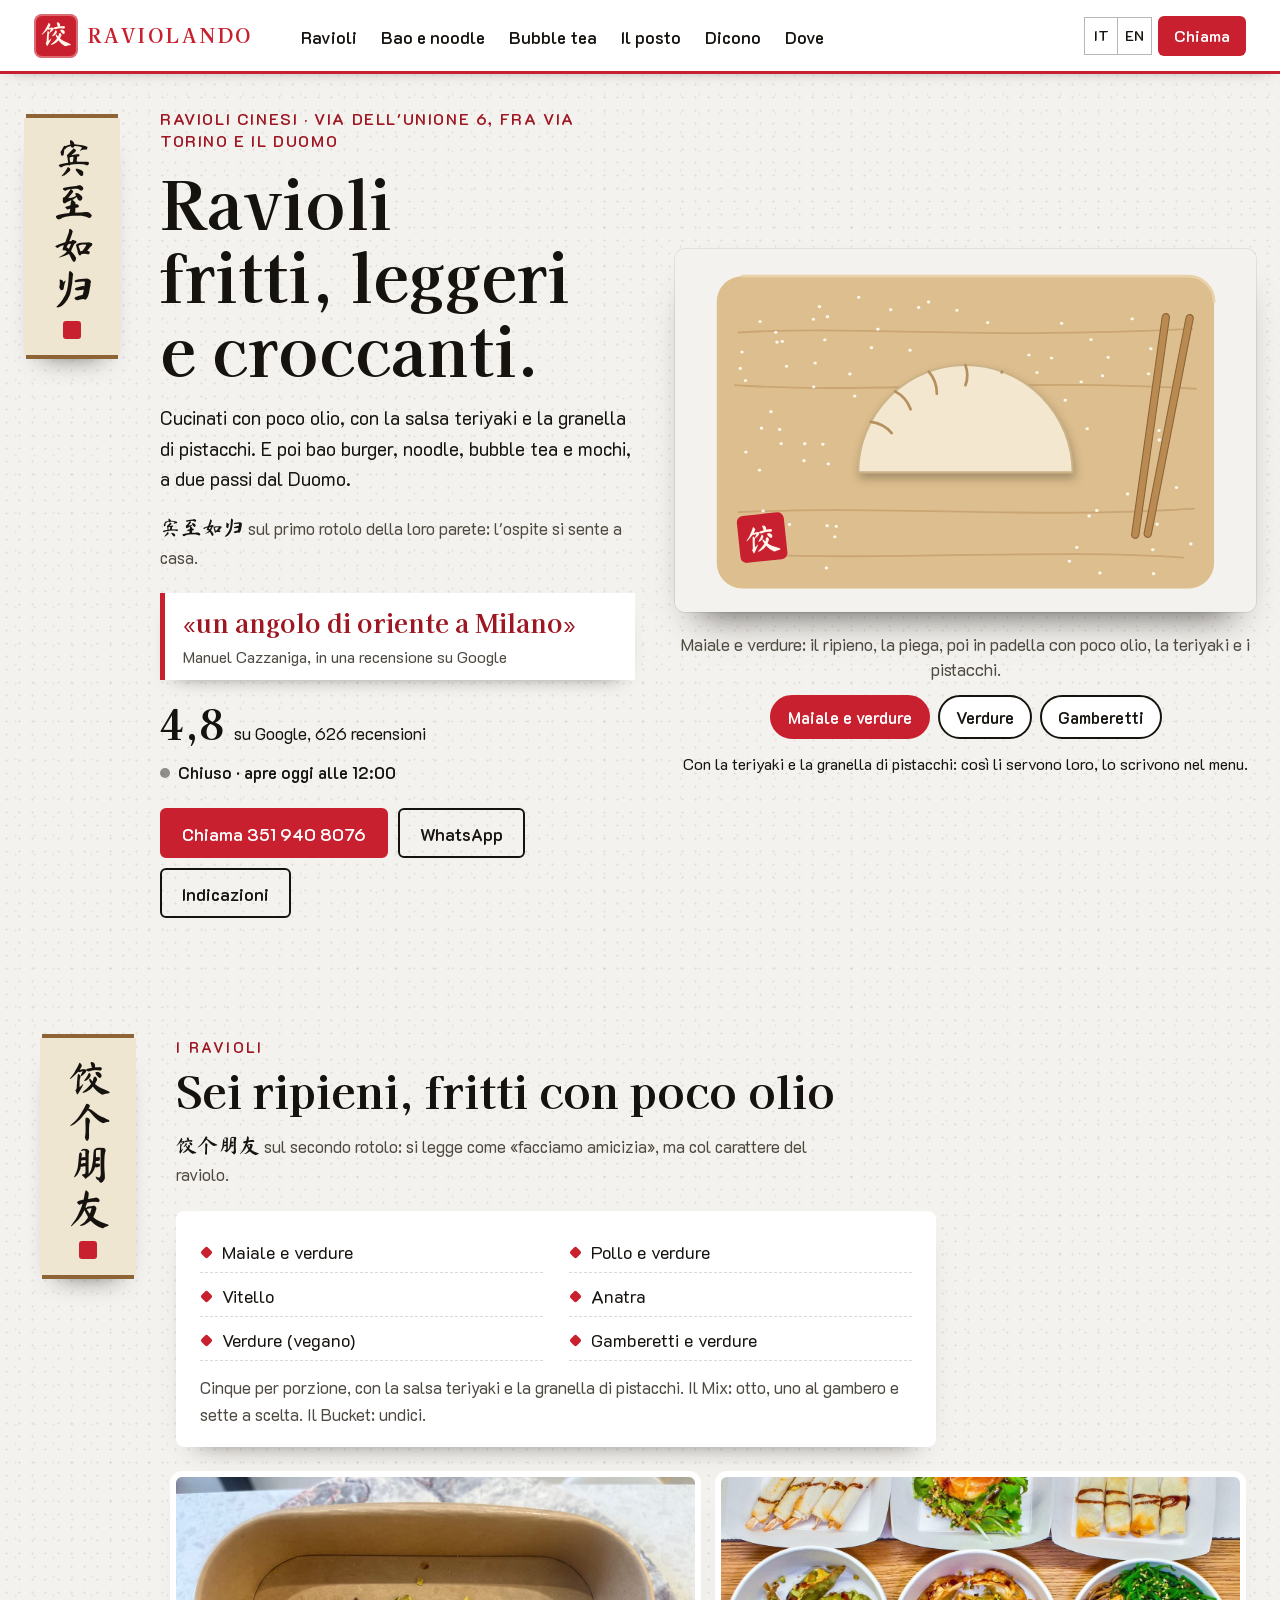
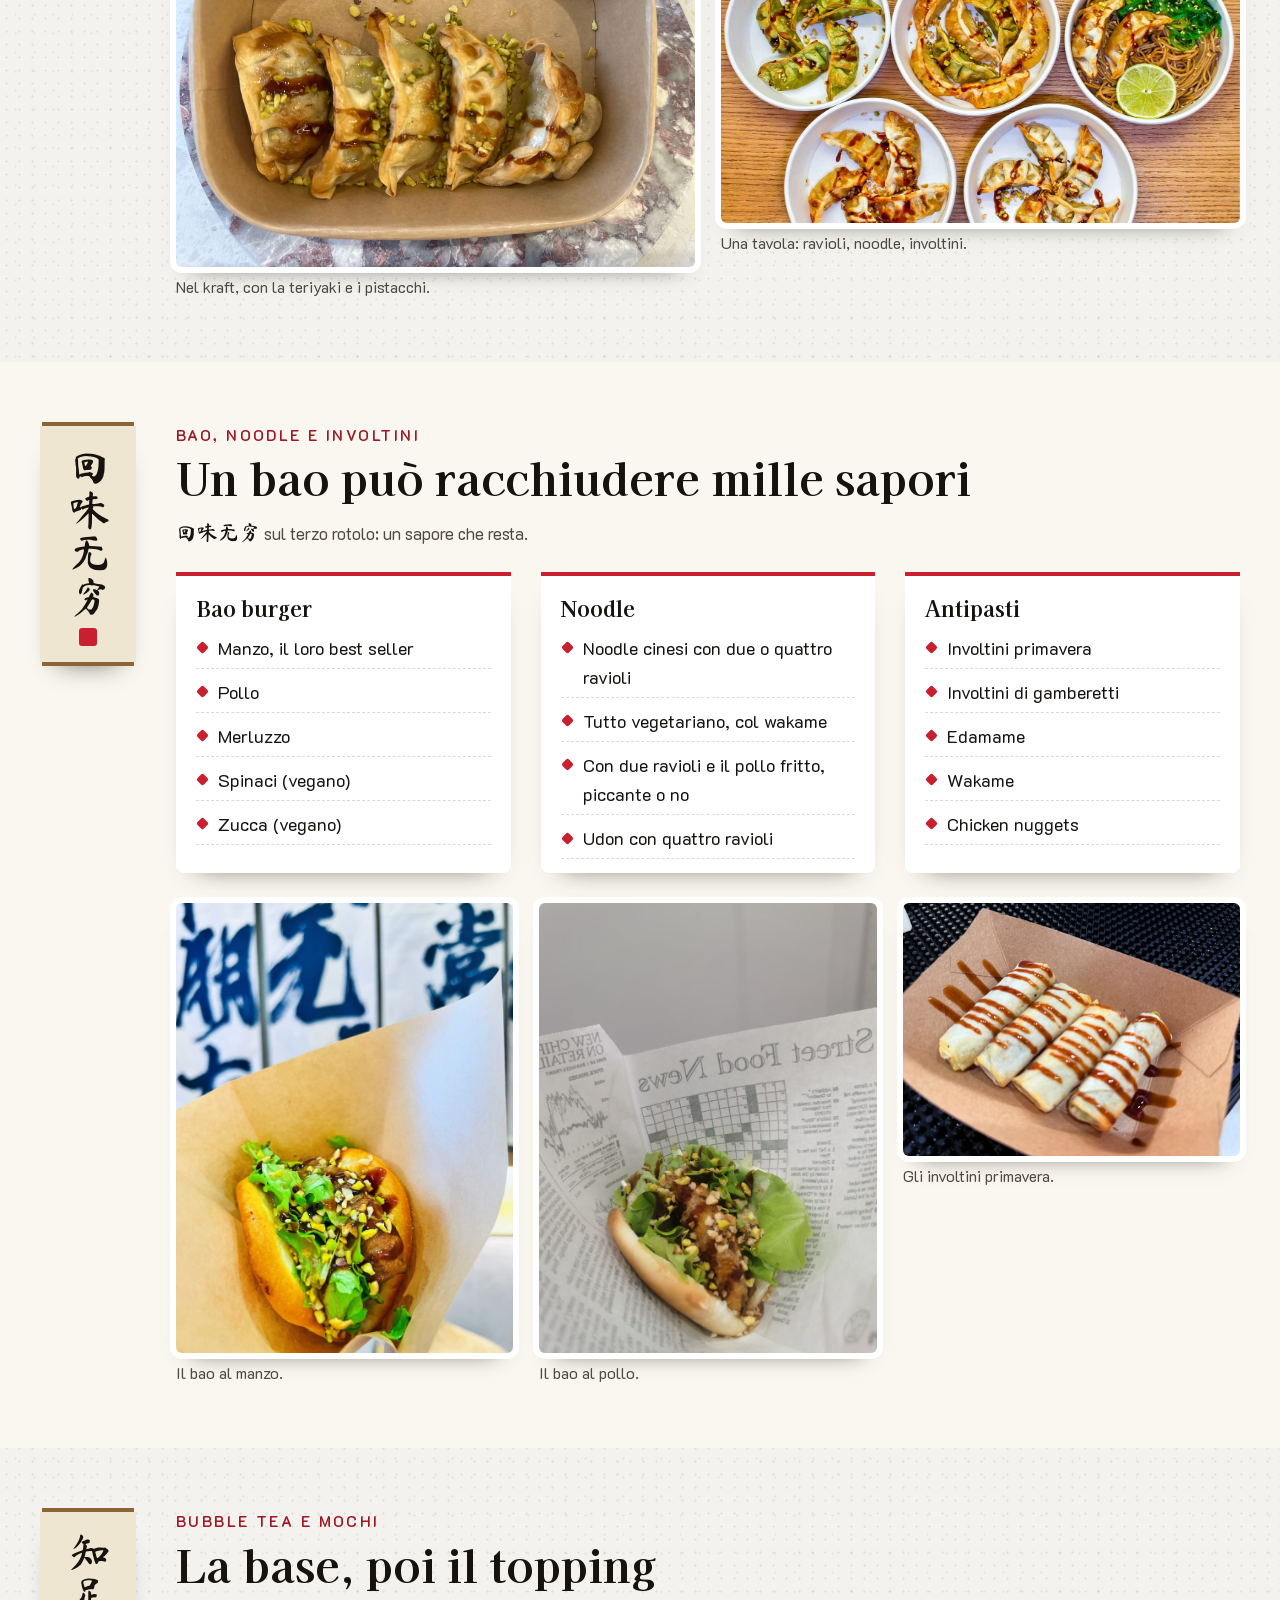
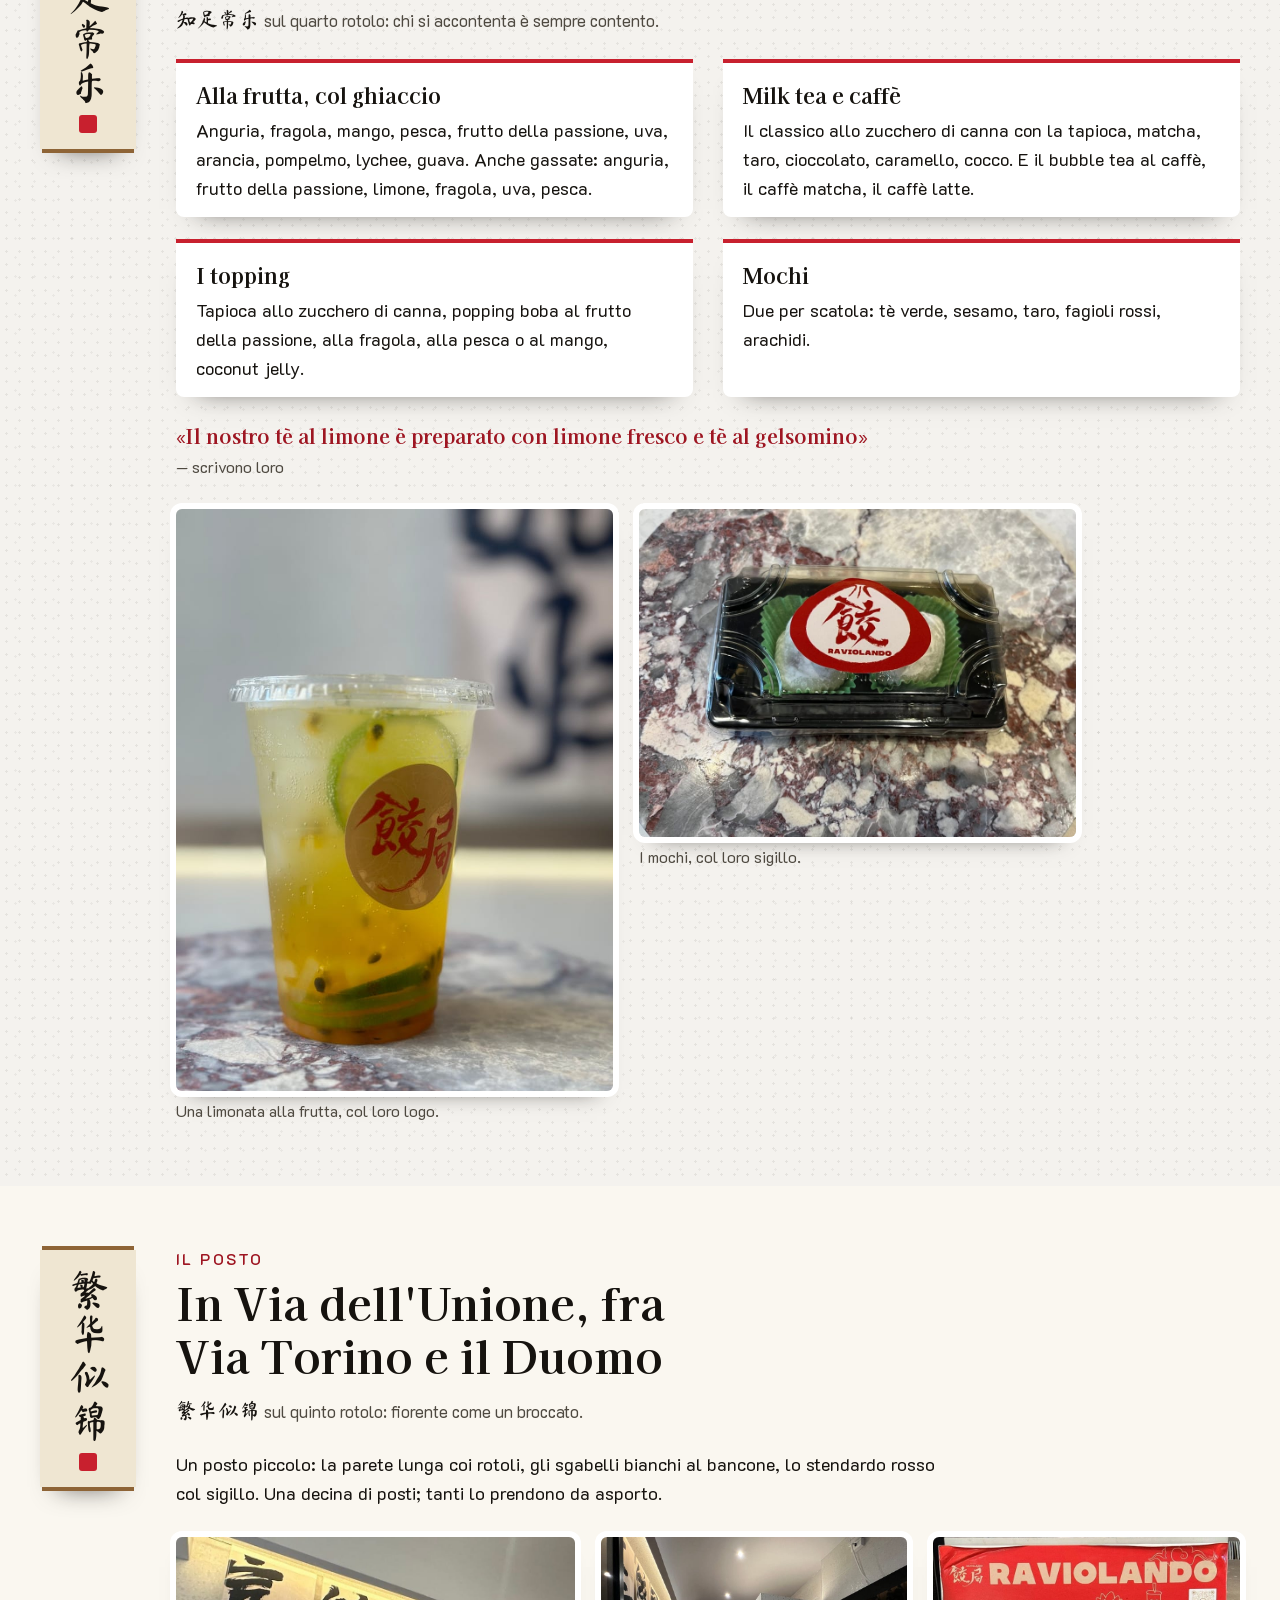
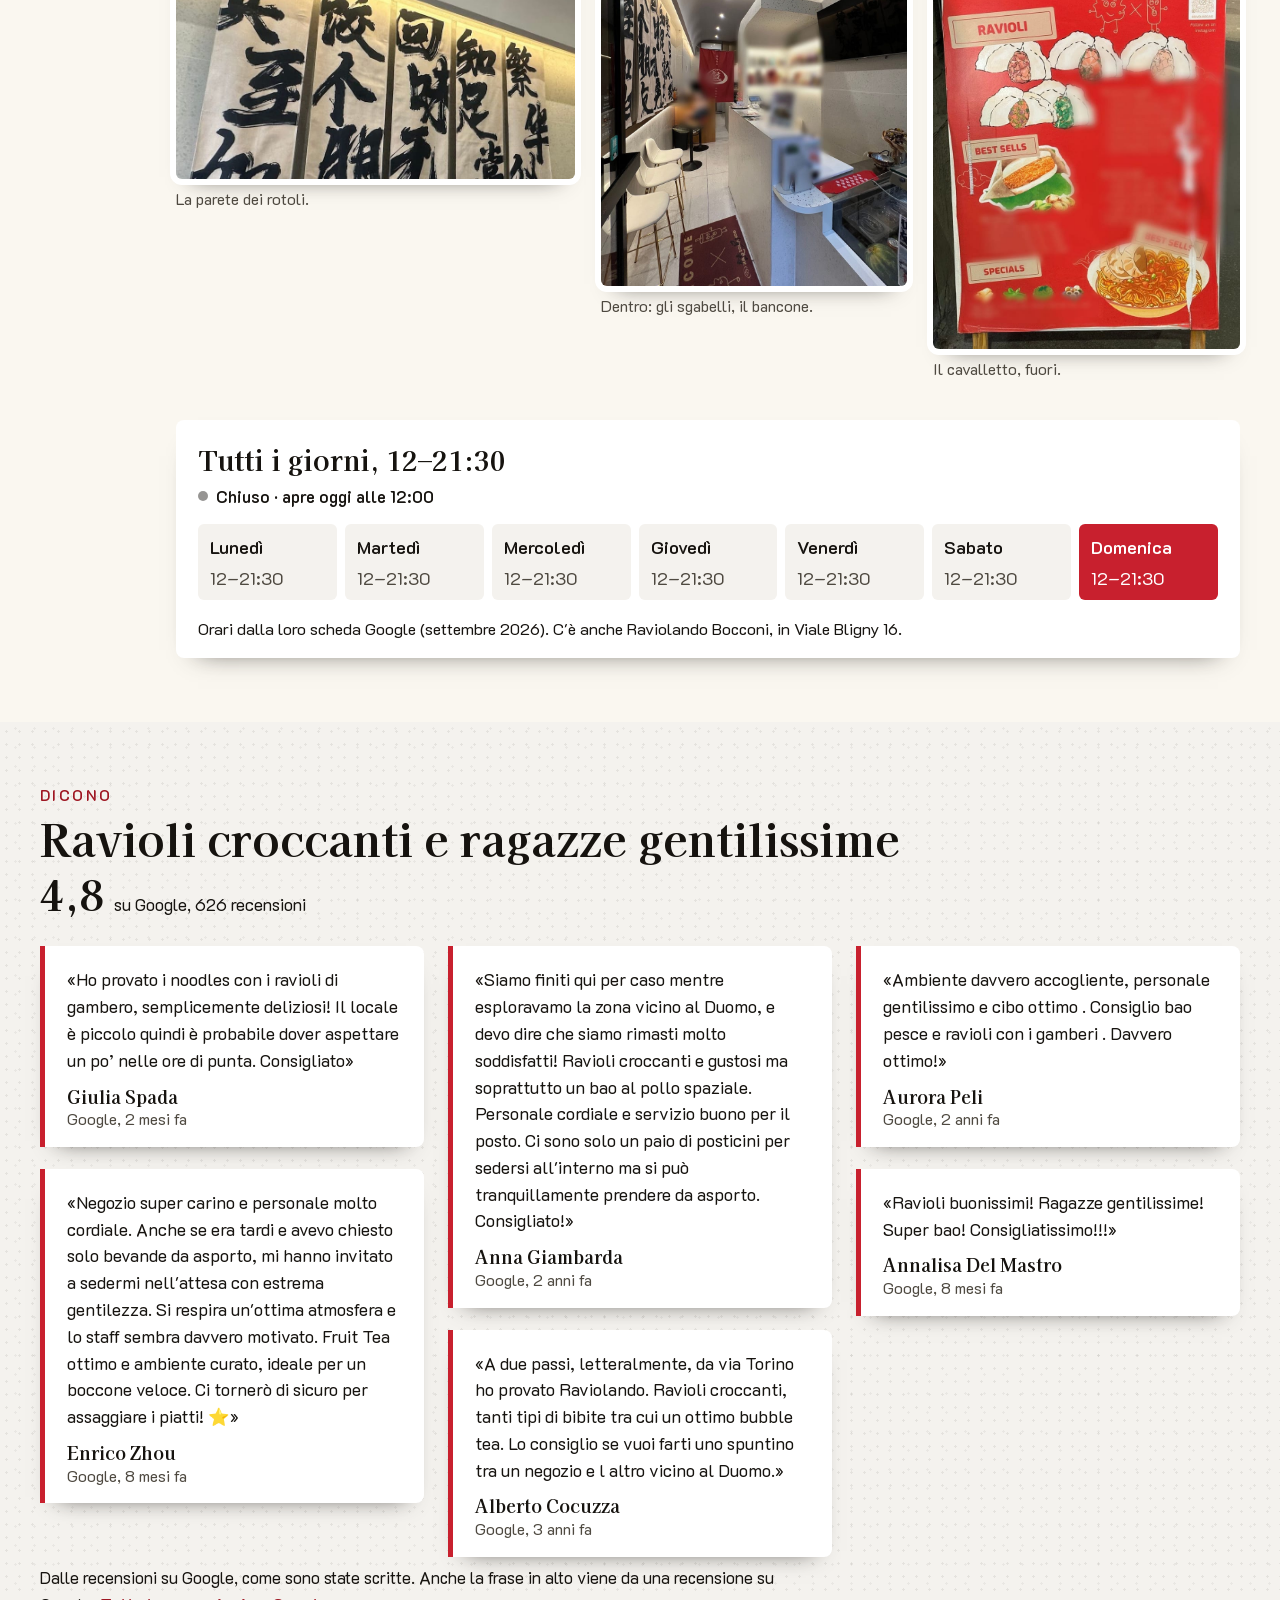
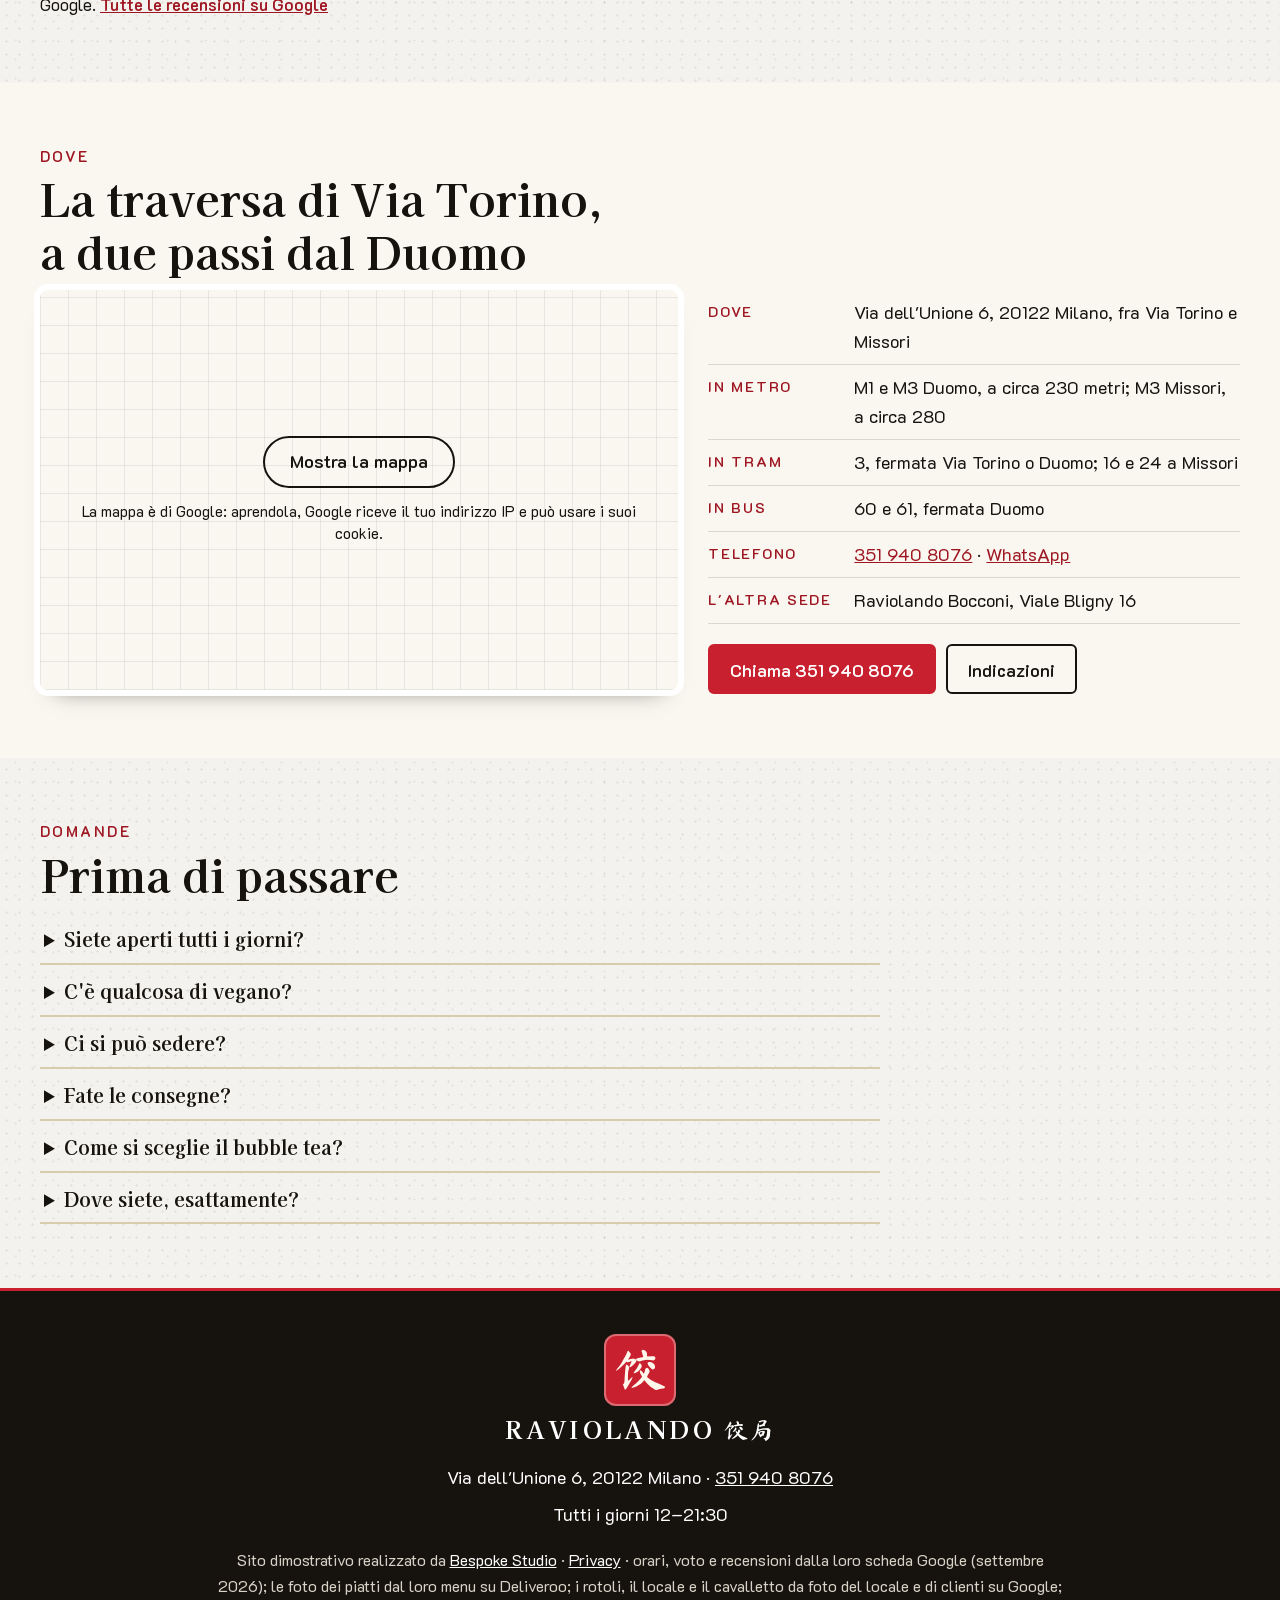
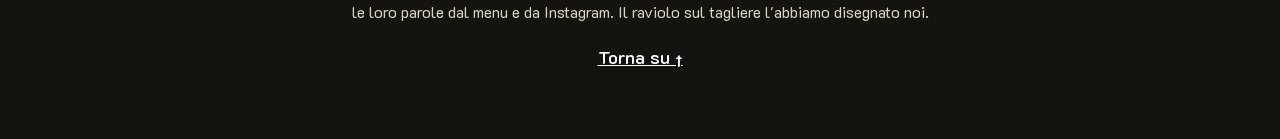
==== commit 3b4d91a2: "Privacy e pulizia: caratteri sul sito, mappa al clic, informativa, noindex - caratteri copiati nel s" ====
--- a/index.html
+++ b/index.html
@@ -3,6 +3,7 @@
 <head>
 <meta charset="utf-8">
 <meta name="viewport" content="width=device-width, initial-scale=1">
+<meta name="robots" content="noindex">
 <script>(function(){var r=document.documentElement;r.classList.remove('no-js');
 /* la firma: finché main.js non parte c'è il disco di sfoglia aperto; se il codice non arriva, dopo 2,5 s c'è il raviolo fatto */
 try{if(!matchMedia('(prefers-reduced-motion: reduce)').matches){r.classList.add('firma-attesa');window.__attesaPiega=setTimeout(function(){r.classList.remove('firma-attesa')},2500)}}catch(e){}})()</script>
@@ -20,16 +21,55 @@
 <link rel="icon" href="img/favicon.svg" type="image/svg+xml">
 <link rel="icon" href="img/favicon-32.png" sizes="32x32" type="image/png">
 <link rel="apple-touch-icon" href="img/apple-touch-icon.png">
-<link rel="preconnect" href="https://fonts.googleapis.com">
-<link rel="preconnect" href="https://fonts.gstatic.com" crossorigin>
-<link href="https://fonts.googleapis.com/css2?family=Kaisei+Opti:wght@400;700&amp;family=K2D:wght@400;500;600;700&amp;display=swap" rel="stylesheet">
-<link href="https://fonts.googleapis.com/css2?family=Ma+Shan+Zheng&amp;text=%E5%AE%BE%E8%87%B3%E5%A6%82%E5%BD%92%E9%A5%BA%E4%B8%AA%E6%9C%8B%E5%8F%8B%E5%9B%9E%E5%91%B3%E6%97%A0%E7%A9%B7%E7%9F%A5%E8%B6%B3%E5%B8%B8%E4%B9%90%E7%B9%81%E5%8D%8E%E4%BC%BC%E9%94%A6%E5%B1%80&amp;display=swap" rel="stylesheet">
+<link rel="stylesheet" href="fonts/fonts.css?v=1">
 <link rel="stylesheet" href="css/styles.css?v=1">
 <script src="https://cdn.jsdelivr.net/npm/gsap@3.12.5/dist/gsap.min.js" defer></script>
 <script src="https://cdn.jsdelivr.net/npm/gsap@3.12.5/dist/ScrollTrigger.min.js" defer></script>
 <script src="js/main.js?v=1" defer></script>
 <script type="application/ld+json">
-{"@context":"https://schema.org","@type":"Restaurant","name":"Raviolando","alternateName":"饺局","description":"Ravioli cinesi fritti con poco olio, salsa teriyaki e granella di pistacchi; bao burger, noodle, bubble tea e mochi, in Via dell'Unione 6 a Milano, fra Via Torino e il Duomo.","url":"https://rotenzark.github.io/raviolando/","image":"https://rotenzark.github.io/raviolando/img/og.jpg","telephone":"+39 351 940 8076","servesCuisine":["Cinese","Street food"],"address":{"@type":"PostalAddress","streetAddress":"Via dell'Unione 6","postalCode":"20122","addressLocality":"Milano","addressRegion":"MI","addressCountry":"IT"},"geo":{"@type":"GeoCoordinates","latitude":45.4622702,"longitude":9.1871647},"openingHoursSpecification":[{"@type":"OpeningHoursSpecification","dayOfWeek":["Monday","Tuesday","Wednesday","Thursday","Friday","Saturday","Sunday"],"opens":"12:00","closes":"21:30"}],"aggregateRating":{"@type":"AggregateRating","ratingValue":"4.8","reviewCount":"626","bestRating":"5"}}
+{
+  "@context": "https://schema.org",
+  "@type": "Restaurant",
+  "name": "Raviolando",
+  "alternateName": "饺局",
+  "description": "Ravioli cinesi fritti con poco olio, salsa teriyaki e granella di pistacchi; bao burger, noodle, bubble tea e mochi, in Via dell'Unione 6 a Milano, fra Via Torino e il Duomo.",
+  "url": "https://rotenzark.github.io/raviolando/",
+  "image": "https://rotenzark.github.io/raviolando/img/og.jpg",
+  "telephone": "+39 351 940 8076",
+  "servesCuisine": [
+    "Cinese",
+    "Street food"
+  ],
+  "address": {
+    "@type": "PostalAddress",
+    "streetAddress": "Via dell'Unione 6",
+    "postalCode": "20122",
+    "addressLocality": "Milano",
+    "addressRegion": "MI",
+    "addressCountry": "IT"
+  },
+  "geo": {
+    "@type": "GeoCoordinates",
+    "latitude": 45.4622702,
+    "longitude": 9.1871647
+  },
+  "openingHoursSpecification": [
+    {
+      "@type": "OpeningHoursSpecification",
+      "dayOfWeek": [
+        "Monday",
+        "Tuesday",
+        "Wednesday",
+        "Thursday",
+        "Friday",
+        "Saturday",
+        "Sunday"
+      ],
+      "opens": "12:00",
+      "closes": "21:30"
+    }
+  ]
+}
 </script>
 <script type="application/ld+json">
 {"@context":"https://schema.org","@type":"FAQPage","mainEntity":[
@@ -297,10 +337,10 @@
       <h2 id="diconoT" class="capitolo__titolo" data-i18n="d.titolo">Ravioli croccanti e ragazze gentilissime</h2>
       <p class="voto voto--sezione"><b class="voto__n">4,8</b> <span class="voto__su" data-i18n="d.google">su Google, 626 recensioni</span></p>
       <ul class="recensioni">
-        <li class="recensione reveal"><p class="recensione__testo">«Ho provato i noodles con i ravioli di gambero, semplicemente deliziosi! Il locale è piccolo quindi è probabile dover aspettare un po’ nelle ore di punta. Consigliato»</p><p class="recensione__chi"><b>Giulia Spada</b> <span data-i18n="d.g2m">Google, 2 mesi fa</span></p></li>
-        <li class="recensione reveal"><p class="recensione__testo">«Negozio super carino e personale molto cordiale. Anche se era tardi e avevo chiesto solo bevande da asporto, mi hanno invitato a sedermi nell'attesa con estrema gentilezza. Si respira un'ottima atmosfera e lo staff sembra davvero motivato. Fruit Tea ottimo e ambiente curato, ideale per un boccone veloce. Ci tornerò di sicuro per assaggiare i piatti! ⭐»</p><p class="recensione__chi"><b>Enrico Zhou</b> <span data-i18n="d.g8m">Google, 8 mesi fa</span></p></li>
-        <li class="recensione reveal"><p class="recensione__testo">«Siamo finiti qui per caso mentre esploravamo la zona vicino al Duomo, e devo dire che siamo rimasti molto soddisfatti! Ravioli croccanti e gustosi ma soprattutto un bao al pollo spaziale. Personale cordiale e servizio buono per il posto. Ci sono solo un paio di posticini per sedersi all'interno ma si può tranquillamente prendere da asporto. Consigliato!»</p><p class="recensione__chi"><b>Anna Giambarda</b> <span data-i18n="d.g2a">Google, 2 anni fa</span></p></li>
-        <li class="recensione reveal"><p class="recensione__testo">«A due passi, letteralmente, da via Torino ho provato Raviolando. Ravioli croccanti, tanti tipi di bibite tra cui un ottimo bubble tea. Lo consiglio se vuoi farti uno spuntino tra un negozio e l altro vicino al Duomo.»</p><p class="recensione__chi"><b>Alberto Cocuzza</b> <span data-i18n="d.g3a">Google, 3 anni fa</span></p></li>
+        <li class="recensione reveal"><p lang="it" class="recensione__testo">«Ho provato i noodles con i ravioli di gambero, semplicemente deliziosi! Il locale è piccolo quindi è probabile dover aspettare un po’ nelle ore di punta. Consigliato»</p><p class="recensione__chi"><b>Giulia Spada</b> <span data-i18n="d.g2m">Google, 2 mesi fa</span></p></li>
+        <li class="recensione reveal"><p lang="it" class="recensione__testo">«Negozio super carino e personale molto cordiale. Anche se era tardi e avevo chiesto solo bevande da asporto, mi hanno invitato a sedermi nell'attesa con estrema gentilezza. Si respira un'ottima atmosfera e lo staff sembra davvero motivato. Fruit Tea ottimo e ambiente curato, ideale per un boccone veloce. Ci tornerò di sicuro per assaggiare i piatti! ⭐»</p><p class="recensione__chi"><b>Enrico Zhou</b> <span data-i18n="d.g8m">Google, 8 mesi fa</span></p></li>
+        <li class="recensione reveal"><p lang="it" class="recensione__testo">«Siamo finiti qui per caso mentre esploravamo la zona vicino al Duomo, e devo dire che siamo rimasti molto soddisfatti! Ravioli croccanti e gustosi ma soprattutto un bao al pollo spaziale. Personale cordiale e servizio buono per il posto. Ci sono solo un paio di posticini per sedersi all'interno ma si può tranquillamente prendere da asporto. Consigliato!»</p><p class="recensione__chi"><b>Anna Giambarda</b> <span data-i18n="d.g2a">Google, 2 anni fa</span></p></li>
+        <li class="recensione reveal"><p lang="it" class="recensione__testo">«A due passi, letteralmente, da via Torino ho provato Raviolando. Ravioli croccanti, tanti tipi di bibite tra cui un ottimo bubble tea. Lo consiglio se vuoi farti uno spuntino tra un negozio e l altro vicino al Duomo.»</p><p class="recensione__chi"><b>Alberto Cocuzza</b> <span data-i18n="d.g3a">Google, 3 anni fa</span></p></li>
         <li class="recensione reveal"><p class="recensione__testo">«Ambiente davvero accogliente, personale gentilissimo e cibo ottimo . Consiglio bao pesce e ravioli con i gamberi . Davvero ottimo!»</p><p class="recensione__chi"><b>Aurora Peli</b> <span data-i18n="d.g2a">Google, 2 anni fa</span></p></li>
         <li class="recensione reveal"><p class="recensione__testo">«Ravioli buonissimi! Ragazze gentilissime! Super bao! Consigliatissimo!!!»</p><p class="recensione__chi"><b>Annalisa Del Mastro</b> <span data-i18n="d.g8m">Google, 8 mesi fa</span></p></li>
       </ul>
@@ -315,7 +355,7 @@
       <h2 id="doveT" class="capitolo__titolo" data-i18n="w.titolo">La traversa di Via Torino, a due passi dal Duomo</h2>
       <div class="dove">
         <div class="cartina reveal">
-          <iframe title="Mappa: Raviolando, Via dell'Unione 6, Milano" data-i18n-title="w.mappa" src="https://maps.google.com/maps?q=Raviolando%2C%20Via%20dell%27Unione%206%2C%2020122%20Milano&amp;z=16&amp;output=embed" width="600" height="400" loading="lazy" referrerpolicy="no-referrer-when-downgrade"></iframe>
+          <div class="mappa-clic" data-mappa-clic style="--mappa-h: 400px"><template><iframe title="Mappa: Raviolando, Via dell'Unione 6, Milano" data-i18n-title="w.mappa" src="https://maps.google.com/maps?q=Raviolando%2C%20Via%20dell%27Unione%206%2C%2020122%20Milano&amp;z=16&amp;output=embed" width="600" height="400" loading="lazy" referrerpolicy="no-referrer-when-downgrade"></iframe></template><div class="mappa-clic__velo"><a class="mappa-clic__btn" href="https://www.google.com/maps/dir/?api=1&amp;destination=Raviolando%2C+Via+dell%27Unione+6%2C+20122+Milano" target="_blank" rel="noopener">Mostra la mappa</a><p class="mappa-clic__nota">La mappa è di Google: aprendola, Google riceve il tuo indirizzo IP e può usare i suoi cookie.</p></div></div>
         </div>
         <div>
           <dl class="indirizzo">
@@ -355,7 +395,7 @@
     <p class="piede__marchio" aria-hidden="true"><span class="marchio__sigillo marchio__sigillo--grande" lang="zh">饺</span><span class="piede__nome">RAVIOLANDO <span lang="zh">饺局</span></span></p>
     <p class="piede__dove">Via dell'Unione 6, 20122 Milano · <a href="tel:+393519408076" class="intero">351 940 8076</a></p>
     <p class="piede__orario" data-i18n="f2.orario">Tutti i giorni 12–21:30</p>
-    <p class="piede__cred" data-i18n="f2.cred">Sito dimostrativo realizzato da <a href="https://bespokestud.io" rel="noopener">Bespoke Studio</a> · orari, voto e recensioni dalla loro scheda Google (settembre 2026); le foto dei piatti dal loro menu su Deliveroo; i rotoli, il locale e il cavalletto da foto del locale e di clienti su Google; le loro parole dal menu e da Instagram. Il raviolo sul tagliere l'abbiamo disegnato noi.</p>
+    <p class="piede__cred" data-i18n="f2.cred">Sito dimostrativo realizzato da <a href="https://bespokestud.io" rel="noopener">Bespoke Studio</a> · <a href="privacy.html">Privacy</a> · orari, voto e recensioni dalla loro scheda Google (settembre 2026); le foto dei piatti dal loro menu su Deliveroo; i rotoli, il locale e il cavalletto da foto del locale e di clienti su Google; le loro parole dal menu e da Instagram. Il raviolo sul tagliere l'abbiamo disegnato noi.</p>
     <p><a class="piede__su" href="#inizio" data-i18n="f2.su">Torna su ↑</a></p>
   </div>
 </footer>
@@ -370,5 +410,6 @@
   <img id="lightboxImg" src="" alt="">
 </div>
 
+<script src="js/mappa-clic.js?v=1" defer></script>
 </body>
 </html>
--- a/fonts/fonts.css
+++ b/fonts/fonts.css
@@ -0,0 +1,2127 @@
+/* Caratteri ospitati sul sito: nessuna richiesta a Google Fonts o Fontshare (giro privacy 1/10/2026). Licenze in LICENSE.txt. */
+/* thai */
+@font-face {
+  font-family: 'K2D';
+  font-style: normal;
+  font-weight: 400;
+  font-display: swap;
+  src: url(k2d-v13-J7aTnpF2V0EjZKUsrLc-3a4745.woff2) format('woff2');
+  unicode-range: U+02D7, U+0303, U+0331, U+0E01-0E5B, U+200C-200D, U+25CC;
+}
+/* vietnamese */
+@font-face {
+  font-family: 'K2D';
+  font-style: normal;
+  font-weight: 400;
+  font-display: swap;
+  src: url(k2d-v13-J7aTnpF2V0Ejf6UsrLc-172616.woff2) format('woff2');
+  unicode-range: U+0102-0103, U+0110-0111, U+0128-0129, U+0168-0169, U+01A0-01A1, U+01AF-01B0, U+0300-0301, U+0303-0304, U+0308-0309, U+0323, U+0329, U+1EA0-1EF9, U+20AB;
+}
+/* latin-ext */
+@font-face {
+  font-family: 'K2D';
+  font-style: normal;
+  font-weight: 400;
+  font-display: swap;
+  src: url(k2d-v13-J7aTnpF2V0EjfqUsrLc-b91b58.woff2) format('woff2');
+  unicode-range: U+0100-02BA, U+02BD-02C5, U+02C7-02CC, U+02CE-02D7, U+02DD-02FF, U+0304, U+0308, U+0329, U+1D00-1DBF, U+1E00-1E9F, U+1EF2-1EFF, U+2020, U+20A0-20AB, U+20AD-20C0, U+2113, U+2C60-2C7F, U+A720-A7FF;
+}
+/* latin */
+@font-face {
+  font-family: 'K2D';
+  font-style: normal;
+  font-weight: 400;
+  font-display: swap;
+  src: url(k2d-v13-J7aTnpF2V0EjcKUs-58d38f.woff2) format('woff2');
+  unicode-range: U+0000-00FF, U+0131, U+0152-0153, U+02BB-02BC, U+02C6, U+02DA, U+02DC, U+0304, U+0308, U+0329, U+2000-206F, U+20AC, U+2122, U+2191, U+2193, U+2212, U+2215, U+FEFF, U+FFFD;
+}
+/* thai */
+@font-face {
+  font-family: 'K2D';
+  font-style: normal;
+  font-weight: 500;
+  font-display: swap;
+  src: url(k2d-v13-J7aenpF2V0Erg4Y5h5Y91po-5ca0f9.woff2) format('woff2');
+  unicode-range: U+02D7, U+0303, U+0331, U+0E01-0E5B, U+200C-200D, U+25CC;
+}
+/* vietnamese */
+@font-face {
+  font-family: 'K2D';
+  font-style: normal;
+  font-weight: 500;
+  font-display: swap;
+  src: url(k2d-v13-J7aenpF2V0Erg4Y5nJY91po-19d129.woff2) format('woff2');
+  unicode-range: U+0102-0103, U+0110-0111, U+0128-0129, U+0168-0169, U+01A0-01A1, U+01AF-01B0, U+0300-0301, U+0303-0304, U+0308-0309, U+0323, U+0329, U+1EA0-1EF9, U+20AB;
+}
+/* latin-ext */
+@font-face {
+  font-family: 'K2D';
+  font-style: normal;
+  font-weight: 500;
+  font-display: swap;
+  src: url(k2d-v13-J7aenpF2V0Erg4Y5nZY91po-7c9aba.woff2) format('woff2');
+  unicode-range: U+0100-02BA, U+02BD-02C5, U+02C7-02CC, U+02CE-02D7, U+02DD-02FF, U+0304, U+0308, U+0329, U+1D00-1DBF, U+1E00-1E9F, U+1EF2-1EFF, U+2020, U+20A0-20AB, U+20AD-20C0, U+2113, U+2C60-2C7F, U+A720-A7FF;
+}
+/* latin */
+@font-face {
+  font-family: 'K2D';
+  font-style: normal;
+  font-weight: 500;
+  font-display: swap;
+  src: url(k2d-v13-J7aenpF2V0Erg4Y5k5Y9-64275c.woff2) format('woff2');
+  unicode-range: U+0000-00FF, U+0131, U+0152-0153, U+02BB-02BC, U+02C6, U+02DA, U+02DC, U+0304, U+0308, U+0329, U+2000-206F, U+20AC, U+2122, U+2191, U+2193, U+2212, U+2215, U+FEFF, U+FFFD;
+}
+/* thai */
+@font-face {
+  font-family: 'K2D';
+  font-style: normal;
+  font-weight: 600;
+  font-display: swap;
+  src: url(k2d-v13-J7aenpF2V0Err4E5h5Y91po-9e7152.woff2) format('woff2');
+  unicode-range: U+02D7, U+0303, U+0331, U+0E01-0E5B, U+200C-200D, U+25CC;
+}
+/* vietnamese */
+@font-face {
+  font-family: 'K2D';
+  font-style: normal;
+  font-weight: 600;
+  font-display: swap;
+  src: url(k2d-v13-J7aenpF2V0Err4E5nJY91po-a61769.woff2) format('woff2');
+  unicode-range: U+0102-0103, U+0110-0111, U+0128-0129, U+0168-0169, U+01A0-01A1, U+01AF-01B0, U+0300-0301, U+0303-0304, U+0308-0309, U+0323, U+0329, U+1EA0-1EF9, U+20AB;
+}
+/* latin-ext */
+@font-face {
+  font-family: 'K2D';
+  font-style: normal;
+  font-weight: 600;
+  font-display: swap;
+  src: url(k2d-v13-J7aenpF2V0Err4E5nZY91po-d48c08.woff2) format('woff2');
+  unicode-range: U+0100-02BA, U+02BD-02C5, U+02C7-02CC, U+02CE-02D7, U+02DD-02FF, U+0304, U+0308, U+0329, U+1D00-1DBF, U+1E00-1E9F, U+1EF2-1EFF, U+2020, U+20A0-20AB, U+20AD-20C0, U+2113, U+2C60-2C7F, U+A720-A7FF;
+}
+/* latin */
+@font-face {
+  font-family: 'K2D';
+  font-style: normal;
+  font-weight: 600;
+  font-display: swap;
+  src: url(k2d-v13-J7aenpF2V0Err4E5k5Y9-b9d670.woff2) format('woff2');
+  unicode-range: U+0000-00FF, U+0131, U+0152-0153, U+02BB-02BC, U+02C6, U+02DA, U+02DC, U+0304, U+0308, U+0329, U+2000-206F, U+20AC, U+2122, U+2191, U+2193, U+2212, U+2215, U+FEFF, U+FFFD;
+}
+/* thai */
+@font-face {
+  font-family: 'K2D';
+  font-style: normal;
+  font-weight: 700;
+  font-display: swap;
+  src: url(k2d-v13-J7aenpF2V0Ery4A5h5Y91po-cef81a.woff2) format('woff2');
+  unicode-range: U+02D7, U+0303, U+0331, U+0E01-0E5B, U+200C-200D, U+25CC;
+}
+/* vietnamese */
+@font-face {
+  font-family: 'K2D';
+  font-style: normal;
+  font-weight: 700;
+  font-display: swap;
+  src: url(k2d-v13-J7aenpF2V0Ery4A5nJY91po-105c72.woff2) format('woff2');
+  unicode-range: U+0102-0103, U+0110-0111, U+0128-0129, U+0168-0169, U+01A0-01A1, U+01AF-01B0, U+0300-0301, U+0303-0304, U+0308-0309, U+0323, U+0329, U+1EA0-1EF9, U+20AB;
+}
+/* latin-ext */
+@font-face {
+  font-family: 'K2D';
+  font-style: normal;
+  font-weight: 700;
+  font-display: swap;
+  src: url(k2d-v13-J7aenpF2V0Ery4A5nZY91po-83de9c.woff2) format('woff2');
+  unicode-range: U+0100-02BA, U+02BD-02C5, U+02C7-02CC, U+02CE-02D7, U+02DD-02FF, U+0304, U+0308, U+0329, U+1D00-1DBF, U+1E00-1E9F, U+1EF2-1EFF, U+2020, U+20A0-20AB, U+20AD-20C0, U+2113, U+2C60-2C7F, U+A720-A7FF;
+}
+/* latin */
+@font-face {
+  font-family: 'K2D';
+  font-style: normal;
+  font-weight: 700;
+  font-display: swap;
+  src: url(k2d-v13-J7aenpF2V0Ery4A5k5Y9-21f876.woff2) format('woff2');
+  unicode-range: U+0000-00FF, U+0131, U+0152-0153, U+02BB-02BC, U+02C6, U+02DA, U+02DC, U+0304, U+0308, U+0329, U+2000-206F, U+20AC, U+2122, U+2191, U+2193, U+2212, U+2215, U+FEFF, U+FFFD;
+}
+@font-face {
+  font-family: 'Kaisei Opti';
+  font-style: normal;
+  font-weight: 400;
+  font-display: swap;
+  src: url(kaiseiopti-v11-QldKNThJphYb8_g6c2nlIFlbhLlk15ORfPVIrjOHkekZbFsT8NP5pw.0-47bd7d.woff2) format('woff2');
+  unicode-range: U+25ee8, U+25f23, U+25f5c, U+25fd4, U+25fe0, U+25ffb, U+2600c, U+26017, U+26060, U+260ed, U+26222, U+2626a, U+26270, U+26286, U+2634c, U+26402, U+2667e, U+266b0, U+2671d, U+268dd, U+268ea, U+26951, U+2696f, U+26999, U+269dd, U+26a1e, U+26a58, U+26a8c, U+26ab7, U+26aff, U+26c29, U+26c73, U+26c9e, U+26cdd, U+26e40, U+26e65, U+26f94, U+26ff6-26ff8, U+270f4, U+2710d, U+27139, U+273da-273db, U+273fe, U+27410, U+27449, U+27614-27615, U+27631, U+27684, U+27693, U+2770e, U+27723, U+27752, U+278b2, U+27985, U+279b4, U+27a84, U+27bb3, U+27bbe, U+27bc7, U+27c3c, U+27cb8, U+27d73, U+27da0, U+27e10, U+27eaf, U+27fb7, U+2808a, U+280bb, U+28277, U+28282, U+282f3, U+283cd, U+2840c, U+28455, U+284dc, U+2856b, U+285c8-285c9, U+286d7, U+286fa, U+28946, U+28949, U+2896b, U+28987-28988, U+289ba-289bb, U+28a1e, U+28a29, U+28a43, U+28a71, U+28a99, U+28acd, U+28add, U+28ae4, U+28bc1, U+28bef, U+28cdd, U+28d10, U+28d71, U+28dfb, U+28e0f, U+28e17, U+28e1f, U+28e36, U+28e89, U+28eeb, U+28ef6, U+28f32, U+28ff8, U+292a0, U+292b1, U+29490, U+295cf, U+2967f, U+296f0, U+29719, U+29750, U+29810, U+298c6, U+29a72, U+29d4b, U+29ddb, U+29e15, U+29e3d, U+29e49, U+29e8a, U+29ec4, U+29edb, U+29ee9, U+29fce, U+29fd7, U+2a01a, U+2a02f, U+2a082, U+2a0f9, U+2a190, U+2a2b2, U+2a38c, U+2a437, U+2a5f1, U+2a602, U+2a61a, U+2a6b2, U+2a9e6, U+2b746, U+2b751, U+2b753, U+2b75a, U+2b75c, U+2b765, U+2b776-2b777, U+2b77c, U+2b782, U+2b789, U+2b78b, U+2b78e, U+2b794, U+2b7ac, U+2b7af, U+2b7bd, U+2b7c9, U+2b7cf, U+2b7d2, U+2b7d8, U+2b7f0, U+2b80d, U+2b817, U+2b81a, U+2d544, U+2e278, U+2e569, U+2e6ea, U+2f804, U+2f80f, U+2f815, U+2f818, U+2f81a, U+2f822, U+2f828, U+2f82c, U+2f833, U+2f83f, U+2f846, U+2f852, U+2f862, U+2f86d, U+2f873, U+2f877, U+2f884, U+2f899-2f89a, U+2f8a6, U+2f8ac, U+2f8b2, U+2f8b6, U+2f8d3, U+2f8db-2f8dc, U+2f8e1, U+2f8e5, U+2f8ea, U+2f8ed, U+2f8fc, U+2f903, U+2f90b, U+2f90f, U+2f91a, U+2f920-2f921, U+2f945, U+2f947, U+2f96c, U+2f995, U+2f9d0, U+2f9de-2f9df, U+2f9f4;
+}
+@font-face {
+  font-family: 'Kaisei Opti';
+  font-style: normal;
+  font-weight: 400;
+  font-display: swap;
+  src: url(kaiseiopti-v11-QldKNThJphYb8_g6c2nlIFlbhLlk15ORfPVIrjOHkekZbFsT8NP5pw.1-db4b15.woff2) format('woff2');
+  unicode-range: U+1f235-1f23b, U+1f240-1f248, U+1f250-1f251, U+2000b, U+20089-2008a, U+200a2, U+200a4, U+200b0, U+200f5, U+20158, U+201a2, U+20213, U+2032b, U+20371, U+20381, U+203f9, U+2044a, U+20509, U+2053f, U+205b1, U+205d6, U+20611, U+20628, U+206ec, U+2074f, U+207c8, U+20807, U+2083a, U+208b9, U+2090e, U+2097c, U+20984, U+2099d, U+20a64, U+20ad3, U+20b1d, U+20b9f, U+20bb7, U+20d45, U+20d58, U+20de1, U+20e64, U+20e6d, U+20e95, U+20f5f, U+21201, U+2123d, U+21255, U+21274, U+2127b, U+212d7, U+212e4, U+212fd, U+2131b, U+21336, U+21344, U+213c4, U+2146d-2146e, U+215d7, U+21647, U+216b4, U+21706, U+21742, U+218bd, U+219c3, U+21a1a, U+21c56, U+21d2d, U+21d45, U+21d62, U+21d78, U+21d92, U+21d9c, U+21da1, U+21db7, U+21de0, U+21e33-21e34, U+21f1e, U+21f76, U+21ffa, U+2217b, U+22218, U+2231e, U+223ad, U+22609, U+226f3, U+2285b, U+228ab, U+2298f, U+22ab8, U+22b46, U+22b4f-22b50, U+22ba6, U+22c1d, U+22c24, U+22de1, U+22e42, U+22feb, U+231b6, U+231c3-231c4, U+231f5, U+23372, U+233cc, U+233d0, U+233d2-233d3, U+233d5, U+233da, U+233df, U+233e4, U+233fe, U+2344a-2344b, U+23451, U+23465, U+234e4, U+2355a, U+23594, U+235c4, U+23638-2363a, U+23647, U+2370c, U+2371c, U+2373f, U+23763-23764, U+237e7, U+237f1, U+237ff, U+23824, U+2383d, U+23a98, U+23c7f, U+23cbe, U+23cfe, U+23d00, U+23d0e, U+23d40, U+23dd3, U+23df9-23dfa, U+23f7e, U+2404b, U+24096, U+24103, U+241c6, U+241fe, U+242ee, U+243bc, U+243d0, U+24629, U+246a5, U+247f1, U+24896, U+248e9, U+24a4d, U+24b56, U+24b6f, U+24c16, U+24d14, U+24e04, U+24e0e, U+24e37, U+24e6a, U+24e8b, U+24ff2, U+2504a, U+25055, U+25122, U+251a9, U+251cd, U+251e5, U+2521e, U+2524c, U+2542e, U+2548e, U+254d9, U+2550e, U+255a7, U+2567f, U+25771, U+257a9, U+257b4, U+25874, U+259c4, U+259cc, U+259d4, U+25ad7, U+25ae3-25ae4, U+25af1, U+25bb2, U+25c4b, U+25c64, U+25da1, U+25e2e, U+25e56, U+25e62, U+25e65, U+25ec2, U+25ed8;
+}
+@font-face {
+  font-family: 'Kaisei Opti';
+  font-style: normal;
+  font-weight: 400;
+  font-display: swap;
+  src: url(kaiseiopti-v11-QldKNThJphYb8_g6c2nlIFlbhLlk15ORfPVIrjOHkekZbFsT8NP5pw.2-653ac3.woff2) format('woff2');
+  unicode-range: U+ffd7, U+ffda-ffdc, U+ffe0-ffe2, U+ffe4, U+ffe6, U+ffe8-ffee, U+1f100-1f10c, U+1f110-1f16c, U+1f170-1f1ac, U+1f200-1f202, U+1f210-1f234;
+}
+@font-face {
+  font-family: 'Kaisei Opti';
+  font-style: normal;
+  font-weight: 400;
+  font-display: swap;
+  src: url(kaiseiopti-v11-QldKNThJphYb8_g6c2nlIFlbhLlk15ORfPVIrjOHkekZbFsT8NP5pw.3-e10d90.woff2) format('woff2');
+  unicode-range: U+fa10, U+fa12-fa6d, U+fb00-fb04, U+fe10-fe19, U+fe30-fe42, U+fe44-fe52, U+fe54-fe66, U+fe68-fe6b, U+ff02, U+ff04, U+ff07, U+ff51, U+ff5b, U+ff5d, U+ff5f-ff60, U+ff66, U+ff69, U+ff87, U+ffa1-ffbe, U+ffc2-ffc7, U+ffca-ffcf, U+ffd2-ffd6;
+}
+@font-face {
+  font-family: 'Kaisei Opti';
+  font-style: normal;
+  font-weight: 400;
+  font-display: swap;
+  src: url(kaiseiopti-v11-QldKNThJphYb8_g6c2nlIFlbhLlk15ORfPVIrjOHkekZbFsT8NP5pw.4-f4ea33.woff2) format('woff2');
+  unicode-range: U+f92d-f959, U+f95b-f9f2, U+f9f4-fa0b, U+fa0e-fa0f;
+}
+@font-face {
+  font-family: 'Kaisei Opti';
+  font-style: normal;
+  font-weight: 400;
+  font-display: swap;
+  src: url(kaiseiopti-v11-QldKNThJphYb8_g6c2nlIFlbhLlk15ORfPVIrjOHkekZbFsT8NP5pw.5-efc958.woff2) format('woff2');
+  unicode-range: U+9e8b-9e8c, U+9e8e-9e8f, U+9e91-9e92, U+9e95-9e96, U+9e98, U+9e9b, U+9e9d-9e9e, U+9ea4-9ea5, U+9ea8-9eaa, U+9eac-9eb0, U+9eb3-9eb5, U+9eb8, U+9ebc-9ebf, U+9ec3, U+9ec6, U+9ec8, U+9ecb-9ecd, U+9ecf-9ed1, U+9ed4-9ed5, U+9ed8, U+9edb-9ee0, U+9ee4-9ee5, U+9ee7-9ee8, U+9eec-9ef2, U+9ef4-9ef9, U+9efb-9eff, U+9f02-9f03, U+9f07-9f09, U+9f0e-9f12, U+9f14-9f17, U+9f19-9f1b, U+9f1f-9f22, U+9f26, U+9f2a-9f2c, U+9f2f, U+9f31-9f32, U+9f34, U+9f37, U+9f39-9f3a, U+9f3c-9f3f, U+9f41, U+9f43-9f47, U+9f4a, U+9f4e-9f50, U+9f52-9f58, U+9f5a, U+9f5d-9f61, U+9f63, U+9f66-9f6a, U+9f6c-9f73, U+9f75-9f77, U+9f7a, U+9f7d, U+9f7f, U+9f8f-9f92, U+9f94-9f97, U+9f99, U+9f9c-9fa3, U+9fa5, U+9fb4, U+9fbc-9fc2, U+9fc4, U+9fc6, U+9fcc, U+f900-f92c;
+}
+@font-face {
+  font-family: 'Kaisei Opti';
+  font-style: normal;
+  font-weight: 400;
+  font-display: swap;
+  src: url(kaiseiopti-v11-QldKNThJphYb8_g6c2nlIFlbhLlk15ORfPVIrjOHkekZbFsT8NP5pw.6-146788.woff2) format('woff2');
+  unicode-range: U+9c3e, U+9c41, U+9c43-9c4a, U+9c4e-9c50, U+9c52-9c54, U+9c56, U+9c58, U+9c5a-9c61, U+9c63, U+9c65, U+9c67-9c6b, U+9c6d-9c6e, U+9c70, U+9c72, U+9c75-9c78, U+9c7a-9c7c, U+9ce6-9ce7, U+9ceb-9cec, U+9cf0, U+9cf2, U+9cf6-9cf7, U+9cf9, U+9d02-9d03, U+9d06-9d09, U+9d0b, U+9d0e, U+9d11-9d12, U+9d15, U+9d17-9d18, U+9d1b-9d1f, U+9d23, U+9d26, U+9d2a-9d2c, U+9d2f-9d30, U+9d32-9d34, U+9d3a, U+9d3c-9d3f, U+9d41-9d48, U+9d4a, U+9d50-9d54, U+9d59, U+9d5d-9d65, U+9d69-9d6c, U+9d6f-9d70, U+9d72-9d73, U+9d76-9d77, U+9d7a-9d7c, U+9d7e, U+9d83-9d84, U+9d86-9d87, U+9d89-9d8a, U+9d8d-9d8e, U+9d92-9d93, U+9d95-9d9a, U+9da1, U+9da4, U+9da9-9dac, U+9dae, U+9db1-9db2, U+9db5, U+9db8-9dbd, U+9dbf-9dc4, U+9dc6-9dc7, U+9dc9-9dca, U+9dcf, U+9dd3-9dd7, U+9dd9-9dda, U+9dde-9de0, U+9de3, U+9de5-9de7, U+9de9, U+9deb, U+9ded-9df0, U+9df3-9df4, U+9df8, U+9dfd-9dfe, U+9e02, U+9e07, U+9e0a, U+9e0d-9e0e, U+9e10-9e12, U+9e15-9e16, U+9e19-9e1f, U+9e75, U+9e79-9e7d, U+9e80-9e85, U+9e87-9e88;
+}
+@font-face {
+  font-family: 'Kaisei Opti';
+  font-style: normal;
+  font-weight: 400;
+  font-display: swap;
+  src: url(kaiseiopti-v11-QldKNThJphYb8_g6c2nlIFlbhLlk15ORfPVIrjOHkekZbFsT8NP5pw.7-bda7b7.woff2) format('woff2');
+  unicode-range: U+9ae5-9ae7, U+9ae9, U+9aeb-9aec, U+9aee-9aef, U+9af1-9af5, U+9af7, U+9af9-9afb, U+9afd, U+9aff-9b06, U+9b08-9b09, U+9b0b-9b0e, U+9b10, U+9b12, U+9b16, U+9b18-9b1d, U+9b1f-9b20, U+9b22-9b23, U+9b25-9b2f, U+9b32-9b35, U+9b37, U+9b39-9b3b, U+9b3d, U+9b43-9b44, U+9b48, U+9b4b-9b4f, U+9b51, U+9b55-9b58, U+9b5b, U+9b5e, U+9b61, U+9b63, U+9b65-9b66, U+9b68, U+9b6a-9b6f, U+9b72-9b79, U+9b7f-9b80, U+9b83-9b87, U+9b89-9b8b, U+9b8d, U+9b8f-9b94, U+9b96-9b97, U+9b9a, U+9b9d-9ba0, U+9ba6-9ba7, U+9ba9-9baa, U+9bac, U+9bb0-9bb2, U+9bb4, U+9bb7-9bb9, U+9bbb-9bbc, U+9bbe-9bc1, U+9bc6-9bc8, U+9bca, U+9bce-9bd2, U+9bd4, U+9bd7-9bd8, U+9bdd, U+9bdf, U+9be1-9be5, U+9be7, U+9bea-9beb, U+9bee-9bf3, U+9bf5, U+9bf7-9bfa, U+9bfd, U+9bff-9c00, U+9c02, U+9c04, U+9c06, U+9c08-9c0d, U+9c0f-9c16, U+9c18-9c1e, U+9c21-9c2a, U+9c2d-9c32, U+9c35-9c37, U+9c39-9c3a, U+9c3d;
+}
+@font-face {
+  font-family: 'Kaisei Opti';
+  font-style: normal;
+  font-weight: 400;
+  font-display: swap;
+  src: url(kaiseiopti-v11-QldKNThJphYb8_g6c2nlIFlbhLlk15ORfPVIrjOHkekZbFsT8NP5pw.8-ae757b.woff2) format('woff2');
+  unicode-range: U+98eb, U+98ed-98ee, U+98f0-98f1, U+98f3, U+98f6, U+9902, U+9907-9909, U+9911-9912, U+9914-9918, U+991a-9922, U+9924, U+9926-9927, U+992b-992c, U+992e, U+9931-9935, U+9939-993e, U+9940-9942, U+9945-9949, U+994b-994e, U+9950-9952, U+9954-9955, U+9958-9959, U+995b-995c, U+995e-9960, U+9963, U+9997-9998, U+999b, U+999d-999f, U+99a3, U+99a5-99a6, U+99a8, U+99ad-99ae, U+99b0-99b2, U+99b5, U+99b9-99ba, U+99bc-99bd, U+99bf, U+99c1, U+99c3, U+99c8-99c9, U+99d1, U+99d3-99d5, U+99d8-99df, U+99e1-99e2, U+99e7, U+99ea-99ee, U+99f0-99f2, U+99f4-99f5, U+99f8-99f9, U+99fb-99fe, U+9a01-9a05, U+9a08, U+9a0a-9a0c, U+9a0f-9a11, U+9a16, U+9a1a, U+9a1e, U+9a20, U+9a22-9a24, U+9a27, U+9a2b, U+9a2d-9a2e, U+9a31, U+9a33, U+9a35-9a38, U+9a3e, U+9a40-9a45, U+9a47, U+9a4a-9a4e, U+9a51-9a52, U+9a54-9a58, U+9a5b, U+9a5d, U+9a5f, U+9a62, U+9a64-9a65, U+9a69-9a6c, U+9aaa, U+9aac-9ab0, U+9ab2, U+9ab4-9ab7, U+9ab9, U+9abb-9ac1, U+9ac3, U+9ac6, U+9ac8, U+9ace-9ad3, U+9ad5-9ad7, U+9adb-9adc, U+9ade-9ae0, U+9ae2-9ae4;
+}
+@font-face {
+  font-family: 'Kaisei Opti';
+  font-style: normal;
+  font-weight: 400;
+  font-display: swap;
+  src: url(kaiseiopti-v11-QldKNThJphYb8_g6c2nlIFlbhLlk15ORfPVIrjOHkekZbFsT8NP5pw.9-743db8.woff2) format('woff2');
+  unicode-range: U+971d, U+9721-9724, U+9728, U+972a, U+9730-9731, U+9733, U+9736, U+9738-9739, U+973b, U+973d-973e, U+9741-9744, U+9746-974a, U+974d-974f, U+9751, U+9755, U+9757-9758, U+975a-975c, U+9760-9761, U+9763-9764, U+9766-9768, U+976a-976b, U+976e, U+9771, U+9773, U+9776-977d, U+977f-9781, U+9785-9786, U+9789, U+978b, U+978f-9790, U+9795-9797, U+9799-979a, U+979c, U+979e-97a0, U+97a2-97a3, U+97a6, U+97a8, U+97ab-97ac, U+97ae, U+97b1-97b6, U+97b8-97ba, U+97bc, U+97be-97bf, U+97c1, U+97c3-97ce, U+97d0-97d1, U+97d4, U+97d7-97d9, U+97db-97de, U+97e0-97e1, U+97e4, U+97e6, U+97ed-97ef, U+97f1-97f2, U+97f4-97f8, U+97fa, U+9804, U+9807, U+980a, U+980c-980f, U+9814, U+9816-9817, U+9819-981a, U+981c, U+981e, U+9820-9821, U+9823-9826, U+982b, U+982e-9830, U+9832-9835, U+9837, U+9839, U+983d-983e, U+9844, U+9846-9847, U+984a-984b, U+984f, U+9851-9853, U+9856-9857, U+9859-985b, U+9862-9863, U+9865-9866, U+986a-986c, U+986f-9871, U+9873-9875, U+98aa-98ab, U+98ad-98ae, U+98b0-98b1, U+98b4, U+98b6-98b8, U+98ba-98bc, U+98bf, U+98c2-98c8, U+98cb-98cc, U+98ce, U+98dc, U+98de, U+98e0-98e1, U+98e3, U+98e5-98e7, U+98e9-98ea;
+}
+@font-face {
+  font-family: 'Kaisei Opti';
+  font-style: normal;
+  font-weight: 400;
+  font-display: swap;
+  src: url(kaiseiopti-v11-QldKNThJphYb8_g6c2nlIFlbhLlk15ORfPVIrjOHkekZbFsT8NP5pw.10-e1ff8d.woff2) format('woff2');
+  unicode-range: U+944a, U+944c, U+9452-9453, U+9455, U+9459-945c, U+945e-9463, U+9468, U+946a-946b, U+946d-9472, U+9475, U+9477, U+947c-947f, U+9481, U+9483-9485, U+9578-9579, U+957e-957f, U+9582, U+9584, U+9586-9588, U+958a, U+958c-958f, U+9592, U+9594, U+9596, U+9598-9599, U+959d-95a1, U+95a4, U+95a6-95a9, U+95ab-95ad, U+95b1, U+95b4, U+95b6, U+95b9-95bf, U+95c3, U+95c6, U+95c8-95cd, U+95d0-95d6, U+95d9-95da, U+95dc-95e2, U+95e4-95e6, U+95e8, U+961d-961e, U+9621-9622, U+9624-9626, U+9628, U+962c, U+962e-962f, U+9631, U+9633-9634, U+9637-963a, U+963c-963d, U+9641-9642, U+964b-964c, U+964f, U+9652, U+9654, U+9656-9658, U+965c-965f, U+9661, U+9666, U+966a, U+966c, U+966e, U+9672, U+9674, U+9677, U+967b-967c, U+967e-967f, U+9681-9684, U+9689, U+968b, U+968d, U+9691, U+9695-9698, U+969a, U+969d, U+969f, U+96a4-96aa, U+96ae-96b4, U+96b6, U+96b8-96bb, U+96bd, U+96c1, U+96c9-96cb, U+96cd-96ce, U+96d2, U+96d5-96d6, U+96d8-96da, U+96dc-96df, U+96e9, U+96ef, U+96f1, U+96f9-96fa, U+9702-9706, U+9708-9709, U+970d-970f, U+9711, U+9713-9714, U+9716, U+9719-971b;
+}
+@font-face {
+  font-family: 'Kaisei Opti';
+  font-style: normal;
+  font-weight: 400;
+  font-display: swap;
+  src: url(kaiseiopti-v11-QldKNThJphYb8_g6c2nlIFlbhLlk15ORfPVIrjOHkekZbFsT8NP5pw.11-ac709e.woff2) format('woff2');
+  unicode-range: U+92bc-92bd, U+92bf-92c3, U+92c5-92c8, U+92cb-92d0, U+92d2-92d3, U+92d5, U+92d7-92d9, U+92dc-92dd, U+92df-92e1, U+92e3-92e5, U+92e7-92ea, U+92ec, U+92ee, U+92f0, U+92f2, U+92f7-92fb, U+92ff-9300, U+9302, U+9304, U+9308, U+930d, U+930f-9311, U+9314-9315, U+9318-931a, U+931c-931f, U+9321-9325, U+9327-932b, U+932e, U+9333-9337, U+933a-933b, U+9344, U+9347-934a, U+934d, U+9350-9352, U+9354-9358, U+935a, U+935c, U+935e, U+9360, U+9364-9365, U+9367, U+9369-936d, U+936f-9371, U+9373-9374, U+9376, U+937a, U+937d-9382, U+9388, U+938a-938b, U+938d, U+938f, U+9392, U+9394-9395, U+9397-9398, U+939a-939b, U+939e, U+93a1, U+93a3-93a4, U+93a6, U+93a8-93a9, U+93ab-93ad, U+93b0, U+93b4-93b6, U+93b9-93bb, U+93c1, U+93c3-93cd, U+93d0-93d1, U+93d3, U+93d6-93d9, U+93dc-93df, U+93e2, U+93e4-93e8, U+93f1, U+93f5, U+93f7-93fb, U+93fd, U+9401-9404, U+9407-9409, U+940d-9410, U+9413-9417, U+9419-941a, U+941f, U+9421, U+942b, U+942e-942f, U+9431-9434, U+9436, U+9438, U+943a-943b, U+943d, U+943f, U+9441, U+9443-9445, U+9448;
+}
+@font-face {
+  font-family: 'Kaisei Opti';
+  font-style: normal;
+  font-weight: 400;
+  font-display: swap;
+  src: url(kaiseiopti-v11-QldKNThJphYb8_g6c2nlIFlbhLlk15ORfPVIrjOHkekZbFsT8NP5pw.12-14f61e.woff2) format('woff2');
+  unicode-range: U+9143, U+9146-914c, U+914f, U+9153, U+9156-915b, U+9161, U+9163-9165, U+9167, U+9169, U+916d, U+9172-9174, U+9179-917b, U+9181-9183, U+9185-9187, U+9189-918b, U+918e, U+9191, U+9193-9195, U+9197-9198, U+919e, U+91a1-91a2, U+91a6, U+91a8, U+91aa-91b6, U+91ba-91bd, U+91bf-91c6, U+91c9, U+91cb, U+91d0, U+91d3-91d4, U+91d6-91d7, U+91d9-91db, U+91de-91df, U+91e1, U+91e4-91e6, U+91e9-91ea, U+91ec-91f1, U+91f5-91f7, U+91f9, U+91fb-91fd, U+91ff-9201, U+9204-9207, U+9209-920a, U+920c, U+920e, U+9210-9218, U+921c-921e, U+9223-9226, U+9228-9229, U+922c, U+922e-9230, U+9233, U+9235-923a, U+923c, U+923e-9240, U+9242-9243, U+9245-924b, U+924d-9251, U+9256-925a, U+925c-925e, U+9260-9261, U+9264-9269, U+926e-9270, U+9275-9279, U+927b-927f, U+9288-928a, U+928d-928e, U+9291-9293, U+9295-9297, U+9299, U+929b-929c, U+929f-92a0, U+92a4-92a5, U+92a7-92a8, U+92ab, U+92af, U+92b2-92b3, U+92b6-92bb;
+}
+@font-face {
+  font-family: 'Kaisei Opti';
+  font-style: normal;
+  font-weight: 400;
+  font-display: swap;
+  src: url(kaiseiopti-v11-QldKNThJphYb8_g6c2nlIFlbhLlk15ORfPVIrjOHkekZbFsT8NP5pw.13-e599c0.woff2) format('woff2');
+  unicode-range: U+8f52-8f55, U+8f57-8f58, U+8f5c-8f5e, U+8f61-8f66, U+8f9c-8f9d, U+8f9f-8fa2, U+8fa4-8fa8, U+8fad-8faf, U+8fb4-8fb8, U+8fbe, U+8fc0-8fc2, U+8fc6, U+8fc8, U+8fca-8fcb, U+8fcd, U+8fd0, U+8fd2-8fd3, U+8fd5, U+8fda, U+8fe0, U+8fe2-8fe5, U+8fe8-8fea, U+8fed-8fef, U+8ff1, U+8ff4-8ff6, U+8ff8-8ffb, U+8ffe, U+9002, U+9004-9005, U+9008, U+900b-900e, U+9011, U+9013, U+9015-9016, U+9018, U+901b, U+901e, U+9021, U+9027-902a, U+902c-902d, U+902f, U+9033-9037, U+9039, U+903c, U+903e-903f, U+9041, U+9043-9044, U+9049, U+904c, U+904f-9052, U+9056, U+9058, U+905b-905e, U+9062, U+9066-9068, U+906c, U+906f-9070, U+9072, U+9074, U+9076, U+9079, U+9080-9083, U+9085, U+9087-9088, U+908b-908c, U+908e-9090, U+9095, U+9097-9099, U+909b, U+90a0-90a2, U+90a5, U+90a8, U+90af-90b6, U+90bd-90be, U+90c3-90c5, U+90c7-90c9, U+90cc, U+90d2, U+90d5, U+90d7-90d9, U+90db-90df, U+90e2, U+90e4-90e5, U+90eb, U+90ef-90f0, U+90f2, U+90f4, U+90f6, U+90fe-9100, U+9102, U+9104-9106, U+9108, U+910d, U+9110, U+9112, U+9114-911a, U+911c, U+911e, U+9120, U+9122-9123, U+9125, U+9127, U+9129, U+912d-9132, U+9134, U+9136-9137, U+9139-913a, U+913c-913d;
+}
+@font-face {
+  font-family: 'Kaisei Opti';
+  font-style: normal;
+  font-weight: 400;
+  font-display: swap;
+  src: url(kaiseiopti-v11-QldKNThJphYb8_g6c2nlIFlbhLlk15ORfPVIrjOHkekZbFsT8NP5pw.14-bc9659.woff2) format('woff2');
+  unicode-range: U+8dc0, U+8dc2, U+8dc5-8dc8, U+8dca-8dcc, U+8dce-8dcf, U+8dd1, U+8dd4-8dd7, U+8dd9-8ddb, U+8ddf, U+8de3-8de5, U+8de7, U+8dea-8dec, U+8df0-8df2, U+8df4, U+8dfc-8dfd, U+8dff, U+8e01, U+8e04-8e06, U+8e08-8e09, U+8e0b-8e0c, U+8e10-8e11, U+8e14, U+8e16, U+8e1d-8e23, U+8e26-8e27, U+8e30-8e31, U+8e33-8e39, U+8e3d, U+8e40-8e42, U+8e44, U+8e47-8e50, U+8e54-8e55, U+8e59, U+8e5b-8e64, U+8e69, U+8e6c-8e6d, U+8e6f-8e72, U+8e75-8e77, U+8e79-8e7c, U+8e81-8e85, U+8e89, U+8e8b, U+8e90-8e95, U+8e98-8e9b, U+8e9d-8e9e, U+8ea1-8ea2, U+8ea7, U+8ea9-8eaa, U+8eac-8eb1, U+8eb3, U+8eb5-8eb6, U+8eba-8ebb, U+8ebe, U+8ec0-8ec1, U+8ec3-8ec8, U+8ecb, U+8ecf, U+8ed1, U+8ed4, U+8edb-8edc, U+8ee3, U+8ee8, U+8eeb, U+8eed-8eee, U+8ef0-8ef1, U+8ef7, U+8ef9-8efc, U+8efe, U+8f00, U+8f02, U+8f05, U+8f07-8f08, U+8f0a, U+8f0f-8f10, U+8f12-8f13, U+8f15-8f19, U+8f1b-8f1c, U+8f1e-8f21, U+8f23, U+8f25-8f28, U+8f2b-8f2f, U+8f33-8f37, U+8f39-8f3b, U+8f3e, U+8f40-8f43, U+8f45-8f47, U+8f49-8f4a, U+8f4c-8f4f, U+8f51;
+}
+@font-face {
+  font-family: 'Kaisei Opti';
+  font-style: normal;
+  font-weight: 400;
+  font-display: swap;
+  src: url(kaiseiopti-v11-QldKNThJphYb8_g6c2nlIFlbhLlk15ORfPVIrjOHkekZbFsT8NP5pw.15-6c0bfe.woff2) format('woff2');
+  unicode-range: U+8b2d, U+8b30, U+8b37, U+8b3c, U+8b3e, U+8b41-8b46, U+8b48-8b49, U+8b4c-8b4f, U+8b51-8b54, U+8b56, U+8b59, U+8b5b, U+8b5e-8b5f, U+8b63, U+8b69, U+8b6b-8b6d, U+8b6f, U+8b71, U+8b74, U+8b76, U+8b78-8b79, U+8b7c-8b81, U+8b84-8b85, U+8b8a-8b8f, U+8b92-8b96, U+8b99-8b9a, U+8b9c-8ba0, U+8c38-8c3a, U+8c3d-8c3f, U+8c41, U+8c45, U+8c47-8c49, U+8c4b-8c4c, U+8c4e-8c51, U+8c53-8c55, U+8c57-8c59, U+8c5b, U+8c5d, U+8c62-8c64, U+8c66, U+8c68-8c69, U+8c6b-8c6d, U+8c73, U+8c75-8c76, U+8c78, U+8c7a-8c7c, U+8c7e, U+8c82, U+8c85-8c87, U+8c89-8c8b, U+8c8d-8c8e, U+8c90, U+8c92-8c94, U+8c98-8c99, U+8c9b-8c9c, U+8c9f, U+8ca4, U+8cad-8cae, U+8cb2-8cb3, U+8cb6, U+8cb9-8cba, U+8cbd, U+8cc1-8cc2, U+8cc4-8cc6, U+8cc8-8cc9, U+8ccb, U+8ccd-8ccf, U+8cd2, U+8cd5-8cd6, U+8cd9-8cda, U+8cdd, U+8ce1, U+8ce3-8ce4, U+8ce6, U+8ce8, U+8cec, U+8cef-8cf2, U+8cf4-8cf5, U+8cf7-8cf8, U+8cfa-8cfb, U+8cfd-8cff, U+8d01, U+8d03-8d04, U+8d07, U+8d09-8d0b, U+8d0d-8d10, U+8d12-8d14, U+8d16-8d17, U+8d1b-8d1d, U+8d65, U+8d67, U+8d69, U+8d6b-8d6e, U+8d71, U+8d73, U+8d76, U+8d7f, U+8d81-8d82, U+8d84, U+8d88, U+8d8d, U+8d90-8d91, U+8d95, U+8d99, U+8d9e-8da0, U+8da6, U+8da8, U+8dab-8dac, U+8daf, U+8db2, U+8db5, U+8db7, U+8db9-8dbc, U+8dbe;
+}
+@font-face {
+  font-family: 'Kaisei Opti';
+  font-style: normal;
+  font-weight: 400;
+  font-display: swap;
+  src: url(kaiseiopti-v11-QldKNThJphYb8_g6c2nlIFlbhLlk15ORfPVIrjOHkekZbFsT8NP5pw.16-70a8ab.woff2) format('woff2');
+  unicode-range: U+8973-8975, U+8977, U+897a-897e, U+8980, U+8983, U+8988-898a, U+898d, U+8990, U+8993-8995, U+8998, U+899b-899c, U+899f-89a1, U+89a5-89a6, U+89a9, U+89ac, U+89af-89b0, U+89b2, U+89b4-89b7, U+89ba, U+89bc-89bd, U+89bf-89c1, U+89d4-89d8, U+89da, U+89dc-89dd, U+89e5, U+89e7, U+89e9, U+89eb, U+89ed, U+89f1, U+89f3-89f4, U+89f6, U+89f8-89f9, U+89fd, U+89ff, U+8a01, U+8a04-8a05, U+8a07, U+8a0c, U+8a0f-8a12, U+8a14-8a16, U+8a1b, U+8a1d-8a1e, U+8a20-8a22, U+8a24-8a26, U+8a2b-8a2c, U+8a2f, U+8a35-8a37, U+8a3b, U+8a3d-8a3e, U+8a40-8a41, U+8a43, U+8a45-8a49, U+8a4d-8a4e, U+8a51-8a54, U+8a56-8a58, U+8a5b-8a5d, U+8a61-8a62, U+8a65, U+8a67, U+8a6c-8a6d, U+8a75-8a77, U+8a79-8a7c, U+8a7e-8a80, U+8a82-8a86, U+8a8b, U+8a8f-8a92, U+8a96-8a97, U+8a99-8a9a, U+8a9f, U+8aa1, U+8aa3, U+8aa5-8aaa, U+8aae-8aaf, U+8ab3, U+8ab6-8ab7, U+8abb-8abc, U+8abe, U+8ac2-8ac4, U+8ac6, U+8ac8-8aca, U+8acc-8acd, U+8ad0-8ad1, U+8ad3-8ad5, U+8ad7, U+8ada-8ae2, U+8ae4, U+8ae7, U+8aeb-8aec, U+8aee, U+8af0-8af1, U+8af3-8af7, U+8afa, U+8afc, U+8aff, U+8b01-8b02, U+8b04-8b07, U+8b0a-8b0d, U+8b0f-8b11, U+8b14, U+8b16, U+8b1a, U+8b1c, U+8b1e-8b20, U+8b26, U+8b28, U+8b2b-8b2c;
+}
+@font-face {
+  font-family: 'Kaisei Opti';
+  font-style: normal;
+  font-weight: 400;
+  font-display: swap;
+  src: url(kaiseiopti-v11-QldKNThJphYb8_g6c2nlIFlbhLlk15ORfPVIrjOHkekZbFsT8NP5pw.17-d3af49.woff2) format('woff2');
+  unicode-range: U+87e2-87e6, U+87ea-87ed, U+87ef, U+87f1, U+87f3, U+87f5-87f8, U+87fa-87fb, U+87fe-87ff, U+8801, U+8803, U+8805-8807, U+8809-880b, U+880d-8816, U+8818-881c, U+881e-881f, U+8821-8822, U+8827-8828, U+882d-882e, U+8830-8832, U+8835-8836, U+8839-883c, U+8841-8845, U+8848-884b, U+884d-884e, U+8851-8852, U+8855-8856, U+8858-885a, U+885c, U+885e-8860, U+8862, U+8864, U+8869, U+886b, U+886e-886f, U+8871-8872, U+8875, U+8877, U+8879, U+887b, U+887d-887e, U+8880-8882, U+8888, U+888d, U+8892, U+8897-889c, U+889e-88a0, U+88a2, U+88a4, U+88a8, U+88aa, U+88ae, U+88b0-88b1, U+88b5, U+88b7, U+88ba, U+88bc-88c0, U+88c3-88c4, U+88c6, U+88ca-88ce, U+88d1-88d4, U+88d8-88d9, U+88db, U+88dd-88e1, U+88e7-88e8, U+88ef-88f2, U+88f4-88f5, U+88f7, U+88f9, U+88fc, U+8901-8902, U+8904, U+8906, U+890a, U+890c-890f, U+8913, U+8915-8916, U+8918-891a, U+891c-891e, U+8920, U+8925-8928, U+892a-892b, U+8930-8932, U+8935-893b, U+893e, U+8940-8946, U+8949, U+894c-894d, U+894f, U+8952, U+8956-8957, U+895a-895c, U+895e, U+8960-8964, U+8966, U+896a-896b, U+896d-8970;
+}
+@font-face {
+  font-family: 'Kaisei Opti';
+  font-style: normal;
+  font-weight: 400;
+  font-display: swap;
+  src: url(kaiseiopti-v11-QldKNThJphYb8_g6c2nlIFlbhLlk15ORfPVIrjOHkekZbFsT8NP5pw.18-363dd9.woff2) format('woff2');
+  unicode-range: U+8655-8659, U+865b, U+865d-8664, U+8667, U+8669, U+866c, U+866f, U+8671, U+8675-8677, U+867a-867b, U+867d, U+8687-8689, U+868b-868d, U+8691, U+8693, U+8695-8696, U+8698, U+869a, U+869c-869d, U+86a1, U+86a3-86a4, U+86a6-86ab, U+86ad, U+86af-86b1, U+86b3-86b9, U+86bf-86c1, U+86c3-86c6, U+86c9, U+86cb, U+86ce, U+86d1-86d2, U+86d4-86d5, U+86d7, U+86da, U+86dc, U+86de-86e0, U+86e3-86e7, U+86e9, U+86ec-86ed, U+86ef, U+86f8-86fe, U+8700, U+8703-870b, U+870d-8714, U+8719-871a, U+871e-871f, U+8721-8723, U+8725, U+8728-8729, U+872e-872f, U+8731-8732, U+8734, U+8737, U+8739-8740, U+8743, U+8745, U+8749, U+874b-874e, U+8751, U+8753, U+8755, U+8757-8759, U+875d, U+875f-8761, U+8763-8766, U+8768, U+876a, U+876e-876f, U+8771-8772, U+8774, U+8778, U+877b-877c, U+877f, U+8782-8789, U+878b-878c, U+878e, U+8790, U+8793, U+8795, U+8797-8799, U+879e-87a0, U+87a2-87a3, U+87a7, U+87ab-87af, U+87b1, U+87b3, U+87b5, U+87bb, U+87bd-87c1, U+87c4, U+87c6-87cb, U+87ce, U+87d0, U+87d2, U+87d5-87d6, U+87d9-87da, U+87dc, U+87df-87e0;
+}
+@font-face {
+  font-family: 'Kaisei Opti';
+  font-style: normal;
+  font-weight: 400;
+  font-display: swap;
+  src: url(kaiseiopti-v11-QldKNThJphYb8_g6c2nlIFlbhLlk15ORfPVIrjOHkekZbFsT8NP5pw.19-28cf2b.woff2) format('woff2');
+  unicode-range: U+84b4, U+84b9-84bb, U+84bd-84c2, U+84c6-84ca, U+84cc-84d1, U+84d3, U+84d6, U+84d9-84da, U+84dc, U+84e7, U+84ea, U+84ec, U+84ef-84f2, U+84f4, U+84f7, U+84fa-84fd, U+84ff-8500, U+8502-8503, U+8506-8507, U+850c, U+850e, U+8510, U+8514-8515, U+8517-8518, U+851a-851c, U+851e-851f, U+8521-8525, U+8527, U+852a-852c, U+852f, U+8532-8534, U+8536, U+853e-8541, U+8543, U+8546, U+8548, U+854a-854b, U+854f-8553, U+8555-855a, U+855c-8564, U+8569-856b, U+856d, U+856f, U+8577, U+8579-857b, U+857d-8581, U+8585-8586, U+8588-858c, U+858f-8591, U+8593, U+8597-8598, U+859b-859d, U+859f-85a0, U+85a2, U+85a4-85a5, U+85a7-85a8, U+85ad-85b0, U+85b4, U+85b6-85ba, U+85bc-85bf, U+85c1-85c2, U+85c7, U+85c9-85cb, U+85ce-85d0, U+85d5, U+85d8-85da, U+85dc, U+85df-85e1, U+85e5-85e6, U+85e8, U+85ed, U+85f3-85f4, U+85f6-85f7, U+85f9-85fa, U+85fc, U+85fe-8600, U+8602, U+8604-8606, U+860a-860b, U+860d-860e, U+8610-8613, U+8616-861b, U+861e, U+8621-8622, U+8624, U+8627, U+8629, U+862f-8630, U+8636, U+8638-863a, U+863c-863d, U+863f-8642, U+8646, U+864d, U+8652-8654;
+}
+@font-face {
+  font-family: 'Kaisei Opti';
+  font-style: normal;
+  font-weight: 400;
+  font-display: swap;
+  src: url(kaiseiopti-v11-QldKNThJphYb8_g6c2nlIFlbhLlk15ORfPVIrjOHkekZbFsT8NP5pw.20-1a0749.woff2) format('woff2');
+  unicode-range: U+82e8, U+82ea, U+82ed, U+82ef, U+82f3-82f4, U+82f6-82f7, U+82f9, U+82fb, U+82fd-82fe, U+8300-8301, U+8303, U+8306-8308, U+830a-830c, U+8316-8318, U+831b, U+831d-831f, U+8321-8323, U+832b-8335, U+8337, U+833a, U+833c-833d, U+8340, U+8342-8347, U+834a, U+834d-8351, U+8353-8357, U+835a, U+8362-8363, U+8370, U+8373, U+8375, U+8378, U+837c-837d, U+837f-8380, U+8382, U+8384-8387, U+838a, U+838d-838e, U+8392-8396, U+8398-83a0, U+83a2, U+83a6-83ad, U+83b1, U+83b5, U+83bd-83c1, U+83c7, U+83c9, U+83ce-83d1, U+83d4, U+83d6, U+83d8, U+83dd, U+83df-83e1, U+83e5, U+83e8, U+83ea-83eb, U+83f0, U+83f2, U+83f4, U+83f6-83f9, U+83fb-83fd, U+8401, U+8403-8404, U+8406-8407, U+840a-840b, U+840d, U+840f, U+8411, U+8413, U+8415, U+8417, U+8419, U+8420, U+8422, U+842a, U+842f, U+8431, U+8435, U+8438-8439, U+843c, U+8445-8448, U+844a, U+844d-844f, U+8451-8452, U+8456, U+8458-845a, U+845c, U+845f-8462, U+8464-8467, U+8469-846b, U+846d-8470, U+8473-8474, U+8476-847a, U+847c-847d, U+8481-8482, U+8484-8485, U+848b, U+8490, U+8492-8493, U+8495, U+8497, U+849c, U+849e-849f, U+84a1, U+84a6, U+84a8-84aa, U+84ad, U+84af, U+84b1;
+}
+@font-face {
+  font-family: 'Kaisei Opti';
+  font-style: normal;
+  font-weight: 400;
+  font-display: swap;
+  src: url(kaiseiopti-v11-QldKNThJphYb8_g6c2nlIFlbhLlk15ORfPVIrjOHkekZbFsT8NP5pw.21-7238a6.woff2) format('woff2');
+  unicode-range: U+814a, U+814c, U+8151-8153, U+8157, U+815f-8161, U+8165-8169, U+816d-816f, U+8171, U+8173-8174, U+8177, U+8180-8186, U+8188, U+818a-818b, U+818e, U+8190, U+8193, U+8195-8196, U+8198, U+819b, U+819e, U+81a0, U+81a2, U+81a4, U+81a9, U+81ae, U+81b0, U+81b2, U+81b4-81b5, U+81b8, U+81ba-81bb, U+81bd-81be, U+81c0-81c3, U+81c5-81c6, U+81c8-81cb, U+81cd-81cf, U+81d1, U+81d5-81db, U+81dd-81e1, U+81e4-81e5, U+81e7, U+81eb-81ec, U+81ef-81f2, U+81f5-81f6, U+81f8-81fb, U+81fd-8205, U+8209-820b, U+820d, U+820f, U+8212-8214, U+8216, U+8219-821d, U+8221-8222, U+8228-8229, U+822b, U+822e, U+8232-8235, U+8237-8238, U+823a, U+823c, U+8240, U+8243-8246, U+8249, U+824b, U+824e-824f, U+8251, U+8256-825a, U+825c-825d, U+825f-8260, U+8262-8264, U+8267-8268, U+826a-826b, U+826d-826e, U+8271, U+8274, U+8277, U+8279, U+827b, U+827d-8281, U+8283-8284, U+8287, U+8289-828a, U+828d-828e, U+8291-8294, U+8296, U+8298-829b, U+829f-82a1, U+82a3-82a4, U+82a7-82ac, U+82ae, U+82b0, U+82b2, U+82b4, U+82b7, U+82ba-82bc, U+82be-82bf, U+82c5-82c6, U+82d0, U+82d2-82d3, U+82d5, U+82d9-82da, U+82dc, U+82de-82e4, U+82e7;
+}
+@font-face {
+  font-family: 'Kaisei Opti';
+  font-style: normal;
+  font-weight: 400;
+  font-display: swap;
+  src: url(kaiseiopti-v11-QldKNThJphYb8_g6c2nlIFlbhLlk15ORfPVIrjOHkekZbFsT8NP5pw.22-9f408f.woff2) format('woff2');
+  unicode-range: U+7f77-7f79, U+7f7d-7f80, U+7f82-7f83, U+7f86-7f88, U+7f8b-7f8d, U+7f8f-7f91, U+7f94, U+7f96-7f97, U+7f9a, U+7f9c-7f9d, U+7fa1-7fa3, U+7fa6, U+7faa, U+7fad-7faf, U+7fb2, U+7fb4, U+7fb6, U+7fb8-7fb9, U+7fbc, U+7fbf-7fc0, U+7fc3, U+7fc5-7fc6, U+7fc8, U+7fca, U+7fce-7fcf, U+7fd5, U+7fdb, U+7fdf, U+7fe1, U+7fe3, U+7fe5-7fe6, U+7fe8-7fe9, U+7feb-7fec, U+7fee-7ff0, U+7ff2-7ff3, U+7ff9-7ffa, U+7ffd-7fff, U+8002, U+8004, U+8006-8008, U+800a-800f, U+8011-8014, U+8016, U+8018-8019, U+801c-8021, U+8024, U+8026, U+8028, U+802c, U+802e, U+8030, U+8034-8035, U+8037, U+8039-8040, U+8043-8044, U+8046, U+804a, U+8052, U+8058, U+805a, U+805f-8060, U+8062, U+8064, U+8066, U+8068, U+806d, U+806f-8073, U+8075-8076, U+8079, U+807b, U+807d-8081, U+8084-8088, U+808b, U+808e, U+8093, U+8099-809a, U+809c, U+809e, U+80a4, U+80a6-80a7, U+80ab-80ad, U+80b1, U+80b8-80b9, U+80c4-80c5, U+80c8, U+80ca, U+80cd, U+80cf, U+80d2, U+80d4-80db, U+80dd, U+80e0, U+80e4-80e6, U+80ed-80f3, U+80f5-80f7, U+80f9-80fc, U+80fe, U+8101, U+8103, U+8109, U+810b, U+810d, U+8116-8118, U+811b-811c, U+811e, U+8120, U+8123-8124, U+8127, U+8129, U+812b-812c, U+812f-8130, U+8135, U+8139-813a, U+813c-813e, U+8141, U+8145-8147;
+}
+@font-face {
+  font-family: 'Kaisei Opti';
+  font-style: normal;
+  font-weight: 400;
+  font-display: swap;
+  src: url(kaiseiopti-v11-QldKNThJphYb8_g6c2nlIFlbhLlk15ORfPVIrjOHkekZbFsT8NP5pw.23-15bdf7.woff2) format('woff2');
+  unicode-range: U+7d57, U+7d59-7d5d, U+7d63, U+7d65, U+7d67, U+7d6a, U+7d6e, U+7d70, U+7d72-7d73, U+7d78, U+7d7a-7d7b, U+7d7d, U+7d7f, U+7d81-7d83, U+7d85-7d86, U+7d88-7d89, U+7d8b-7d8d, U+7d8f, U+7d91, U+7d93, U+7d96-7d97, U+7d9b-7da0, U+7da2-7da3, U+7da6-7da7, U+7daa-7dac, U+7dae-7db0, U+7db3, U+7db5-7db9, U+7dbd, U+7dc0, U+7dc2-7dc7, U+7dcc-7dce, U+7dd0, U+7dd5-7dd9, U+7ddc-7dde, U+7de1-7de6, U+7dea-7ded, U+7df1-7df2, U+7df5-7df6, U+7df9-7dfa, U+7e00, U+7e05, U+7e08-7e0b, U+7e10-7e12, U+7e15, U+7e17, U+7e1c-7e1d, U+7e1f-7e23, U+7e27-7e28, U+7e2c-7e2d, U+7e2f, U+7e31-7e33, U+7e35-7e37, U+7e39-7e3b, U+7e3d, U+7e3f, U+7e43-7e48, U+7e4e, U+7e50, U+7e52, U+7e56, U+7e58-7e5a, U+7e5d-7e5f, U+7e61-7e62, U+7e65-7e67, U+7e69-7e6b, U+7e6d-7e6f, U+7e73, U+7e75, U+7e78-7e79, U+7e7b-7e7f, U+7e81-7e83, U+7e86-7e8a, U+7e8c-7e8e, U+7e90-7e96, U+7e98, U+7e9a-7e9f, U+7f38, U+7f3a-7f3f, U+7f43-7f45, U+7f47, U+7f4c-7f50, U+7f52-7f55, U+7f58, U+7f5b-7f5d, U+7f5f, U+7f61, U+7f63-7f69, U+7f6b, U+7f6d, U+7f71;
+}
+@font-face {
+  font-family: 'Kaisei Opti';
+  font-style: normal;
+  font-weight: 400;
+  font-display: swap;
+  src: url(kaiseiopti-v11-QldKNThJphYb8_g6c2nlIFlbhLlk15ORfPVIrjOHkekZbFsT8NP5pw.24-8d32e6.woff2) format('woff2');
+  unicode-range: U+7bc8, U+7bca-7bcc, U+7bcf, U+7bd4, U+7bd6-7bd7, U+7bd9-7bdb, U+7bdd, U+7be5-7be6, U+7be8-7bea, U+7bf0, U+7bf2-7bfa, U+7bfc, U+7bfe, U+7c00-7c04, U+7c06-7c07, U+7c09, U+7c0b-7c0f, U+7c11-7c14, U+7c17, U+7c19, U+7c1b, U+7c1e-7c20, U+7c23, U+7c25-7c28, U+7c2a-7c2c, U+7c2f, U+7c31, U+7c33-7c34, U+7c36-7c3a, U+7c3d-7c3e, U+7c40, U+7c42-7c43, U+7c45-7c46, U+7c4a, U+7c4c, U+7c4f-7c5f, U+7c61, U+7c63-7c65, U+7c67, U+7c69, U+7c6c-7c70, U+7c72, U+7c75, U+7c79, U+7c7b-7c7e, U+7c81-7c83, U+7c86-7c87, U+7c8d, U+7c8f-7c90, U+7c94, U+7c9e, U+7ca0-7ca2, U+7ca4-7ca6, U+7ca8, U+7cab, U+7cad-7cae, U+7cb0-7cb3, U+7cb6-7cb7, U+7cb9-7cbd, U+7cbf-7cc0, U+7cc2, U+7cc4-7cc5, U+7cc7-7cca, U+7ccd-7ccf, U+7cd2-7cd5, U+7cd7-7cda, U+7cdc-7cdd, U+7cdf-7ce0, U+7ce2, U+7ce6, U+7ce9, U+7ceb, U+7cef, U+7cf2, U+7cf4-7cf6, U+7cf9-7cfa, U+7cfe, U+7d02-7d03, U+7d06-7d0a, U+7d0f, U+7d11-7d13, U+7d15-7d16, U+7d1c-7d1e, U+7d23, U+7d26, U+7d2a, U+7d2c-7d2e, U+7d31-7d32, U+7d35, U+7d3c-7d41, U+7d43, U+7d45, U+7d47-7d48, U+7d4b, U+7d4d-7d4f, U+7d51, U+7d53, U+7d55-7d56;
+}
+@font-face {
+  font-family: 'Kaisei Opti';
+  font-style: normal;
+  font-weight: 400;
+  font-display: swap;
+  src: url(kaiseiopti-v11-QldKNThJphYb8_g6c2nlIFlbhLlk15ORfPVIrjOHkekZbFsT8NP5pw.25-f7df14.woff2) format('woff2');
+  unicode-range: U+7a17-7a19, U+7a1b, U+7a1e-7a21, U+7a27, U+7a2b, U+7a2d, U+7a2f-7a31, U+7a34-7a35, U+7a37-7a3b, U+7a3e, U+7a43-7a49, U+7a4c, U+7a4e, U+7a50, U+7a55-7a57, U+7a59, U+7a5c-7a5d, U+7a5f-7a63, U+7a65, U+7a67, U+7a69-7a6a, U+7a6d, U+7a70, U+7a75, U+7a78-7a79, U+7a7d-7a7e, U+7a80, U+7a82, U+7a84-7a86, U+7a88, U+7a8a-7a8b, U+7a90-7a91, U+7a94-7a98, U+7a9e, U+7aa0, U+7aa3, U+7aa9, U+7aac, U+7ab0, U+7ab3, U+7ab5-7ab6, U+7ab9-7abf, U+7ac3, U+7ac5-7aca, U+7acc-7acf, U+7ad1-7ad3, U+7ad5, U+7ada-7adb, U+7add, U+7adf, U+7ae1-7ae2, U+7ae6-7aed, U+7af0-7af1, U+7af4, U+7af8, U+7afa-7afb, U+7afd-7afe, U+7b02, U+7b04, U+7b06-7b08, U+7b0a-7b0b, U+7b0f, U+7b12, U+7b14, U+7b18-7b19, U+7b1e-7b1f, U+7b23, U+7b25, U+7b27-7b2b, U+7b2d-7b31, U+7b33-7b36, U+7b3b, U+7b3d, U+7b3f-7b41, U+7b45, U+7b47, U+7b4c-7b50, U+7b53, U+7b55, U+7b5d, U+7b60, U+7b64-7b66, U+7b69-7b6a, U+7b6c-7b75, U+7b77, U+7b79-7b7a, U+7b7f, U+7b84, U+7b86, U+7b89, U+7b8d-7b92, U+7b96, U+7b98-7ba0, U+7ba5, U+7bac-7bad, U+7baf-7bb0, U+7bb2, U+7bb4-7bb6, U+7bba-7bbd, U+7bc1-7bc2, U+7bc5-7bc6;
+}
+@font-face {
+  font-family: 'Kaisei Opti';
+  font-style: normal;
+  font-weight: 400;
+  font-display: swap;
+  src: url(kaiseiopti-v11-QldKNThJphYb8_g6c2nlIFlbhLlk15ORfPVIrjOHkekZbFsT8NP5pw.26-572d87.woff2) format('woff2');
+  unicode-range: U+7851-7852, U+785c, U+785e, U+7860-7861, U+7863-7864, U+7868, U+786a, U+786e-786f, U+7872, U+7874, U+787a, U+787c, U+787e, U+7886-7887, U+788a, U+788c-788f, U+7893-7895, U+7898, U+789a, U+789d-789f, U+78a1, U+78a3-78a4, U+78a8-78aa, U+78ac-78ad, U+78af-78b3, U+78b5, U+78bb-78bf, U+78c5-78cc, U+78ce, U+78d1-78d6, U+78da-78db, U+78df-78e1, U+78e4, U+78e6-78e7, U+78ea, U+78ec, U+78f2-78f4, U+78f6-78f7, U+78f9-78fb, U+78fd-7901, U+7906-7907, U+790c, U+7910-7912, U+7919-791c, U+791e-7920, U+7925-792e, U+7930-7931, U+7934-7935, U+793b, U+793d, U+793f, U+7941-7942, U+7944-7946, U+794a-794b, U+794f, U+7951, U+7954-7955, U+7957-7958, U+795a-795c, U+795f-7960, U+7962, U+7967, U+7969, U+796b, U+7972, U+7977, U+7979-797c, U+797e-7980, U+798a-798e, U+7991, U+7993-7996, U+7998, U+799b-799d, U+79a1, U+79a6-79ab, U+79ae-79b1, U+79b3-79b4, U+79b8-79bb, U+79bd-79be, U+79c2, U+79c4, U+79c7-79ca, U+79cc-79cd, U+79cf, U+79d4-79d6, U+79da, U+79dd-79e3, U+79e5, U+79e7, U+79ea-79ed, U+79f1, U+79f8, U+79fc, U+7a02-7a03, U+7a05, U+7a07-7a0a, U+7a0c-7a0d, U+7a11, U+7a15;
+}
+@font-face {
+  font-family: 'Kaisei Opti';
+  font-style: normal;
+  font-weight: 400;
+  font-display: swap;
+  src: url(kaiseiopti-v11-QldKNThJphYb8_g6c2nlIFlbhLlk15ORfPVIrjOHkekZbFsT8NP5pw.27-d9fa69.woff2) format('woff2');
+  unicode-range: U+768c-768e, U+7690, U+7693, U+7695-7696, U+7699-76a8, U+76aa, U+76ad, U+76af-76b0, U+76b4, U+76b6-76ba, U+76bd, U+76c1-76c3, U+76c5, U+76c8-76c9, U+76cb-76ce, U+76d2, U+76d4, U+76d6, U+76d9, U+76dc, U+76de, U+76e0-76e1, U+76e5-76e8, U+76ea-76ec, U+76f0-76f1, U+76f6, U+76f9, U+76fb-76fc, U+7700, U+7704, U+7706-7708, U+770a, U+770e, U+7712, U+7714-7715, U+7717, U+7719-771c, U+7722, U+7724-7726, U+7728, U+772d-772f, U+7734-7739, U+773d-773e, U+7742, U+7745-7747, U+774a, U+774d-774f, U+7752, U+7756-7758, U+775a-775c, U+775e-7760, U+7762, U+7764-7765, U+7767, U+776a-776c, U+7770, U+7772-7774, U+7779-777a, U+777c-7780, U+7784, U+778b-778e, U+7794-7796, U+779a, U+779e-77a0, U+77a2, U+77a4-77a5, U+77a7, U+77a9-77aa, U+77ae-77b1, U+77b5-77b7, U+77b9, U+77bb-77bf, U+77c3, U+77c7, U+77c9, U+77cd, U+77d1-77d2, U+77d5, U+77d7, U+77d9-77da, U+77dc, U+77de-77e0, U+77e3-77e4, U+77e6-77e7, U+77e9-77ea, U+77ec, U+77ee, U+77f0-77f1, U+77f4, U+77f8, U+77fb-77fc, U+7805-7806, U+7809, U+780c-780e, U+7811-7812, U+7819, U+781d, U+7820-7823, U+7826-7827, U+782c-782e, U+7830, U+7835, U+7837, U+783a, U+783f, U+7843-7845, U+7847-7848, U+784c, U+784e-784f;
+}
+@font-face {
+  font-family: 'Kaisei Opti';
+  font-style: normal;
+  font-weight: 400;
+  font-display: swap;
+  src: url(kaiseiopti-v11-QldKNThJphYb8_g6c2nlIFlbhLlk15ORfPVIrjOHkekZbFsT8NP5pw.28-aa5207.woff2) format('woff2');
+  unicode-range: U+7511-7513, U+7515-7517, U+751c, U+751e, U+7520-7522, U+7524, U+7526-7527, U+7529-752c, U+752f, U+7536, U+7538-7539, U+753c-7540, U+7543-7544, U+7546-754b, U+754d-7550, U+7552, U+7557, U+755a-755b, U+755d-755f, U+7561-7562, U+7564, U+7566-7567, U+7569, U+756b-756d, U+756f, U+7571-7572, U+7574-757e, U+7581-7582, U+7585-7587, U+7589-758c, U+758f-7590, U+7592-7595, U+7599-759a, U+759c-759d, U+75a2-75a5, U+75b0-75b1, U+75b3-75b5, U+75b7-75b8, U+75ba, U+75bd, U+75bf-75c4, U+75c6, U+75ca, U+75cc-75cf, U+75d3-75d4, U+75d7-75d8, U+75dc-75e1, U+75e3-75e4, U+75e7, U+75ec, U+75ee-75f3, U+75f9, U+75fc, U+75fe-7604, U+7607-760c, U+760f, U+7612-7613, U+7615-7616, U+7618-7619, U+761b-7629, U+762d, U+7630, U+7632-7635, U+7638-763c, U+7640-7641, U+7643-764b, U+764e, U+7655, U+7658-7659, U+765c, U+765f, U+7661-7662, U+7664-7665, U+7667-766a, U+766c-7672, U+7674, U+7676, U+7678, U+7680-7683, U+7685, U+7688, U+768b;
+}
+@font-face {
+  font-family: 'Kaisei Opti';
+  font-style: normal;
+  font-weight: 400;
+  font-display: swap;
+  src: url(kaiseiopti-v11-QldKNThJphYb8_g6c2nlIFlbhLlk15ORfPVIrjOHkekZbFsT8NP5pw.29-141880.woff2) format('woff2');
+  unicode-range: U+736c, U+736e-7371, U+7375, U+7377-737c, U+7380-7381, U+7383, U+7385-7386, U+738a, U+738e, U+7390, U+7393-7398, U+739c, U+739e-73a0, U+73a2, U+73a5-73a6, U+73a8, U+73aa-73ab, U+73ad, U+73b3, U+73b5, U+73b7, U+73b9-73bd, U+73bf, U+73c5-73c6, U+73c9-73cc, U+73ce-73cf, U+73d2-73d3, U+73d6, U+73d9, U+73dd-73de, U+73e1, U+73e3-73e7, U+73e9-73ea, U+73ee, U+73f1, U+73f4-73f5, U+73f7-73fb, U+73fd, U+73ff-7401, U+7404-7405, U+7407, U+740a, U+7411, U+7413, U+741a-741b, U+7421, U+7424, U+7426, U+7428-7431, U+7433, U+7439-743a, U+743f-7441, U+7443-7444, U+7446-7447, U+744b, U+744d, U+7451-7453, U+7455, U+7457, U+7459-745a, U+745c-745d, U+745f, U+7462-7464, U+7466-746b, U+746d-7473, U+7476, U+747e, U+7480-7481, U+7485-7489, U+748b, U+748f-7492, U+7497-749a, U+749c, U+749e-74a3, U+74a5-74a6, U+74a8-74ab, U+74ae-74af, U+74b1-74b2, U+74b5, U+74b9-74bb, U+74bd, U+74bf, U+74c8-74ca, U+74cc, U+74cf-74d0, U+74d3-74d4, U+74d6, U+74d8, U+74da-74db, U+74de-74e0, U+74e3-74e4, U+74e7-74eb, U+74ee-74f2, U+74f4, U+74f7-74f8, U+74fa-74fc, U+74ff, U+7501, U+7503-7506, U+750c-750e;
+}
+@font-face {
+  font-family: 'Kaisei Opti';
+  font-style: normal;
+  font-weight: 400;
+  font-display: swap;
+  src: url(kaiseiopti-v11-QldKNThJphYb8_g6c2nlIFlbhLlk15ORfPVIrjOHkekZbFsT8NP5pw.30-3bde51.woff2) format('woff2');
+  unicode-range: U+7166, U+7168, U+716c, U+7179, U+7180, U+7184-7185, U+7187-7188, U+718c, U+718f, U+7192, U+7194-7196, U+7199-719b, U+71a0, U+71a2, U+71a8, U+71ac, U+71ae-71b0, U+71b2-71b3, U+71b9-71ba, U+71be-71c1, U+71c4, U+71c9, U+71cb-71cc, U+71ce, U+71d0, U+71d2-71d4, U+71d6-71d7, U+71d9-71da, U+71dc, U+71df-71e0, U+71e6-71e7, U+71ec-71ee, U+71f4-71f5, U+71f8-71f9, U+71fc, U+71fe-7200, U+7207-7209, U+720d, U+7210, U+7213, U+7215, U+7217, U+721a, U+721d, U+721f, U+7224, U+7228, U+722b, U+722d, U+722f-7230, U+7232, U+7234, U+7238-7239, U+723b-723c, U+723e-7243, U+7245-7246, U+724b, U+724e-7250, U+7252-7253, U+7255-7258, U+725a, U+725c, U+725e, U+7260, U+7263, U+7268, U+726b, U+726e-726f, U+7271, U+7274, U+7277-7278, U+727b-727c, U+727e-7282, U+7284, U+7287, U+7289, U+728d-728e, U+7292-7293, U+7296, U+729b, U+72a2, U+72a7-72a8, U+72ad-72ae, U+72b0-72b2, U+72b4, U+72b9, U+72be, U+72c0-72c1, U+72c3-72c4, U+72c6-72c7, U+72c9, U+72cc, U+72ce, U+72d2, U+72d5-72d6, U+72d8, U+72df-72e2, U+72e5, U+72f3-72f4, U+72f7, U+72f9-72fb, U+72fd-72fe, U+7302, U+7304-7305, U+7307, U+730a-730b, U+730d, U+7312-7313, U+7316-7319, U+731c-731e, U+7322, U+7324, U+7327-7329, U+732c, U+732f, U+7331-7337, U+7339-733b, U+733d-733e, U+7343, U+734d-7350, U+7352, U+7356-7358, U+735d-7360, U+7366-736b;
+}
+@font-face {
+  font-family: 'Kaisei Opti';
+  font-style: normal;
+  font-weight: 400;
+  font-display: swap;
+  src: url(kaiseiopti-v11-QldKNThJphYb8_g6c2nlIFlbhLlk15ORfPVIrjOHkekZbFsT8NP5pw.31-b72e37.woff2) format('woff2');
+  unicode-range: U+6f58-6f5b, U+6f5d-6f5e, U+6f60-6f62, U+6f66, U+6f68, U+6f6c-6f6d, U+6f6f, U+6f74, U+6f78, U+6f7a, U+6f7c-6f7e, U+6f80, U+6f82-6f83, U+6f86-6f88, U+6f8b-6f8e, U+6f90-6f94, U+6f96-6f98, U+6f9a, U+6f9d, U+6f9f-6fa1, U+6fa3, U+6fa5-6fa8, U+6fae-6fb1, U+6fb3, U+6fb5-6fb7, U+6fb9, U+6fbc, U+6fbe, U+6fc2, U+6fc5-6fca, U+6fd4-6fd5, U+6fd8, U+6fda-6fdb, U+6fde-6fe0, U+6fe4, U+6fe8-6fe9, U+6feb-6fec, U+6fee, U+6ff0, U+6ff3, U+6ff5-6ff6, U+6ff9-6ffa, U+6ffc-6ffe, U+7000-7001, U+7005-7007, U+7009-700b, U+700d, U+700f, U+7011, U+7015, U+7017-7018, U+701a-701b, U+701d-7020, U+7023, U+7026, U+7028, U+702f-7030, U+7032, U+7034, U+7037, U+7039-703a, U+703c, U+703e, U+7043-7044, U+7047-704c, U+704e, U+7051, U+7054-7055, U+705d-705e, U+7064-7065, U+7069, U+706c, U+706e, U+7075-7076, U+707e, U+7081, U+7085-7086, U+7094-7098, U+709b, U+709f, U+70a4, U+70ab-70ac, U+70ae-70b1, U+70b3-70b4, U+70b7, U+70bb, U+70ca-70cb, U+70d1, U+70d3-70d6, U+70d8-70d9, U+70dc-70dd, U+70df, U+70e4, U+70ec, U+70f1, U+70fa, U+70fd, U+7103-7108, U+710b-710c, U+710f, U+7114, U+7119, U+711c, U+711e, U+7120, U+712b, U+712d-7131, U+7138, U+7141, U+7145-7147, U+7149-714b, U+7150-7153, U+7155-7157, U+715a, U+715c, U+715e, U+7160, U+7162, U+7164-7165;
+}
+@font-face {
+  font-family: 'Kaisei Opti';
+  font-style: normal;
+  font-weight: 400;
+  font-display: swap;
+  src: url(kaiseiopti-v11-QldKNThJphYb8_g6c2nlIFlbhLlk15ORfPVIrjOHkekZbFsT8NP5pw.32-f26cfc.woff2) format('woff2');
+  unicode-range: U+6d7c, U+6d80-6d82, U+6d85, U+6d87, U+6d89-6d8a, U+6d8c-6d8e, U+6d91-6d98, U+6d9c, U+6daa-6dac, U+6dae, U+6db4-6db5, U+6db7-6db9, U+6dbd, U+6dbf, U+6dc2, U+6dc4-6dc8, U+6dca, U+6dcc, U+6dce-6dd0, U+6dd2, U+6dd5-6dd6, U+6dd8-6ddb, U+6ddd-6de0, U+6de2, U+6de4-6de6, U+6de8-6dea, U+6dec, U+6dee-6df0, U+6df2, U+6df4, U+6df6, U+6df8-6dfa, U+6dfc, U+6e00, U+6e04, U+6e0a, U+6e17, U+6e19, U+6e1d-6e20, U+6e22-6e25, U+6e27, U+6e2b, U+6e2d-6e2e, U+6e32, U+6e34, U+6e36, U+6e38-6e3c, U+6e42-6e45, U+6e48-6e49, U+6e4b-6e4f, U+6e51-6e54, U+6e57, U+6e5b-6e5f, U+6e62-6e63, U+6e68, U+6e6b, U+6e6e, U+6e72-6e73, U+6e76, U+6e7b, U+6e7d, U+6e82, U+6e89, U+6e8c-6e8d, U+6e8f, U+6e93, U+6e98-6e99, U+6e9f-6ea0, U+6ea5, U+6ea7, U+6eaa-6eab, U+6ead-6eaf, U+6eb1-6eb4, U+6eb7, U+6ebb-6ebd, U+6ebf-6ec4, U+6ec7-6eca, U+6ecc-6ecf, U+6ed3-6ed5, U+6ed9-6edb, U+6ee6, U+6eeb-6eef, U+6ef7-6ef9, U+6efb, U+6efd-6eff, U+6f04, U+6f08-6f0a, U+6f0c-6f0d, U+6f10-6f11, U+6f13, U+6f15-6f16, U+6f18, U+6f1a-6f1b, U+6f25-6f26, U+6f29-6f2a, U+6f2d, U+6f2f-6f33, U+6f35-6f36, U+6f38, U+6f3b-6f3c, U+6f3e-6f3f, U+6f41, U+6f45, U+6f4f, U+6f51-6f53, U+6f57;
+}
+@font-face {
+  font-family: 'Kaisei Opti';
+  font-style: normal;
+  font-weight: 400;
+  font-display: swap;
+  src: url(kaiseiopti-v11-QldKNThJphYb8_g6c2nlIFlbhLlk15ORfPVIrjOHkekZbFsT8NP5pw.33-14481e.woff2) format('woff2');
+  unicode-range: U+6b85, U+6b89, U+6b8d, U+6b95, U+6b97-6b98, U+6b9b, U+6b9e-6ba0, U+6ba2-6ba4, U+6ba8-6bb3, U+6bb7-6bb9, U+6bbc-6bbe, U+6bc0, U+6bc3-6bc4, U+6bc6-6bc9, U+6bcb-6bcc, U+6bcf, U+6bd3, U+6bd6-6bd8, U+6bda, U+6bdf, U+6be1, U+6be3, U+6be6-6be7, U+6beb-6bec, U+6bee, U+6bf1, U+6bf3, U+6bf7, U+6bf9, U+6bff, U+6c02, U+6c04-6c05, U+6c08-6c0a, U+6c0d-6c0e, U+6c10, U+6c12-6c14, U+6c19, U+6c1b, U+6c1f, U+6c24, U+6c26-6c28, U+6c2c, U+6c2e, U+6c33, U+6c35-6c36, U+6c3a-6c3b, U+6c3e-6c40, U+6c4a-6c4b, U+6c4d, U+6c4f, U+6c52, U+6c54-6c55, U+6c59, U+6c5b-6c5e, U+6c62, U+6c67-6c68, U+6c6a-6c6b, U+6c6d, U+6c6f, U+6c73-6c74, U+6c76, U+6c78-6c79, U+6c7b, U+6c7e, U+6c81-6c87, U+6c89, U+6c8c-6c8d, U+6c90, U+6c92-6c95, U+6c97-6c98, U+6c9a-6c9c, U+6c9f, U+6caa-6cae, U+6cb0-6cb2, U+6cb4, U+6cba, U+6cbd-6cbe, U+6cc2, U+6cc5-6cc6, U+6ccd, U+6ccf-6cd4, U+6cd6-6cd7, U+6cd9-6cdd, U+6ce0, U+6ce7, U+6ce9-6cef, U+6cf1-6cf2, U+6cf4, U+6cfb, U+6d00-6d01, U+6d04, U+6d07, U+6d0a, U+6d0c, U+6d0e-6d0f, U+6d11, U+6d13, U+6d19-6d1a, U+6d1f, U+6d24, U+6d26-6d28, U+6d2b, U+6d2e-6d2f, U+6d31, U+6d33-6d36, U+6d38-6d39, U+6d3c-6d3d, U+6d3f, U+6d57-6d5b, U+6d5e-6d61, U+6d64-6d65, U+6d67, U+6d6c, U+6d6f-6d70, U+6d79;
+}
+@font-face {
+  font-family: 'Kaisei Opti';
+  font-style: normal;
+  font-weight: 400;
+  font-display: swap;
+  src: url(kaiseiopti-v11-QldKNThJphYb8_g6c2nlIFlbhLlk15ORfPVIrjOHkekZbFsT8NP5pw.34-37239b.woff2) format('woff2');
+  unicode-range: U+69dd-69de, U+69e2-69e3, U+69e5, U+69e7-69eb, U+69ed-69ef, U+69f1-69f6, U+69f9, U+69fe-6a01, U+6a03, U+6a05, U+6a0a, U+6a0c, U+6a0f, U+6a11-6a15, U+6a17, U+6a1a-6a1b, U+6a1d-6a20, U+6a22-6a24, U+6a28, U+6a2e, U+6a30, U+6a32-6a38, U+6a3b, U+6a3e-6a3f, U+6a44-6a4a, U+6a4e, U+6a50-6a52, U+6a54-6a56, U+6a5b, U+6a61-6a62, U+6a64, U+6a66-6a67, U+6a6a-6a6b, U+6a71-6a73, U+6a78, U+6a7a, U+6a7e-6a7f, U+6a81, U+6a83-6a84, U+6a86-6a87, U+6a89, U+6a8b, U+6a8d, U+6a90-6a91, U+6a94, U+6a97, U+6a9b, U+6a9d-6aa3, U+6aa5, U+6aaa-6aac, U+6aae-6ab1, U+6ab3-6ab4, U+6ab8, U+6abb, U+6abd-6abf, U+6ac1-6ac3, U+6ac6, U+6ac8-6ac9, U+6acc, U+6ad0-6ad1, U+6ad3-6ad6, U+6ada-6adf, U+6ae2, U+6ae4, U+6ae7-6ae8, U+6aea, U+6aec, U+6af0-6af3, U+6af8, U+6afa, U+6afc-6afd, U+6b02-6b03, U+6b06-6b07, U+6b09-6b0b, U+6b0f-6b12, U+6b16-6b17, U+6b1b, U+6b1d-6b1f, U+6b23-6b24, U+6b28, U+6b2b-6b2c, U+6b2f, U+6b35-6b39, U+6b3b, U+6b3d, U+6b3f, U+6b43, U+6b46-6b47, U+6b49-6b4a, U+6b4d-6b4e, U+6b50, U+6b52, U+6b54, U+6b56, U+6b58-6b59, U+6b5b, U+6b5d, U+6b5f-6b61, U+6b65, U+6b67, U+6b6b-6b6c, U+6b6e, U+6b70, U+6b72, U+6b75, U+6b77-6b7a, U+6b7d-6b84;
+}
+@font-face {
+  font-family: 'Kaisei Opti';
+  font-style: normal;
+  font-weight: 400;
+  font-display: swap;
+  src: url(kaiseiopti-v11-QldKNThJphYb8_g6c2nlIFlbhLlk15ORfPVIrjOHkekZbFsT8NP5pw.35-d3d9d8.woff2) format('woff2');
+  unicode-range: U+6855, U+6857-6859, U+685b, U+685d, U+685f, U+6863, U+6867, U+686b, U+686e-6872, U+6874-6875, U+6877, U+6879-687c, U+687e-687f, U+6882-6884, U+6886, U+6888, U+688d-6890, U+6894, U+6896, U+6898-689c, U+689f-68a3, U+68a5-68a7, U+68a9-68ab, U+68ad-68af, U+68b2-68b5, U+68b9-68bc, U+68c3, U+68c5-68c6, U+68c8-68ca, U+68cc-68cd, U+68cf-68d1, U+68d3-68d9, U+68dc-68dd, U+68e0-68e1, U+68e3-68e5, U+68e7-68e8, U+68ea-68ed, U+68ef-68f1, U+68f5-68f7, U+68f9, U+68fb-68fd, U+6900-6901, U+6903-6904, U+6906-690c, U+690f-6911, U+6913, U+6916-6917, U+6919-691b, U+6921-6923, U+6925-6926, U+6928, U+692a, U+6930-6931, U+6933-6936, U+6938-6939, U+693b, U+693d, U+6942, U+6945-6946, U+6949, U+694e, U+6954, U+6957, U+6959, U+695b-695e, U+6961-6966, U+6968-696c, U+696e-6974, U+6977-697b, U+697e-6981, U+6986, U+698d, U+6991-6992, U+6994-6996, U+6998, U+699c, U+69a0-69a1, U+69a5-69a8, U+69ab, U+69ad, U+69af-69b2, U+69b4, U+69b7-69b8, U+69ba-69bc, U+69be-69c1, U+69c3, U+69c5, U+69c7-69c8, U+69ca, U+69ce-69d1, U+69d3, U+69d6-69d7, U+69d9;
+}
+@font-face {
+  font-family: 'Kaisei Opti';
+  font-style: normal;
+  font-weight: 400;
+  font-display: swap;
+  src: url(kaiseiopti-v11-QldKNThJphYb8_g6c2nlIFlbhLlk15ORfPVIrjOHkekZbFsT8NP5pw.36-920394.woff2) format('woff2');
+  unicode-range: U+667e-6680, U+6683-6684, U+6688, U+668b-668e, U+6690, U+6692, U+6698-669d, U+669f-66a0, U+66a2, U+66a4, U+66ad, U+66b1-66b3, U+66b5, U+66b8-66b9, U+66bb-66bc, U+66be-66c4, U+66c6, U+66c8-66c9, U+66cc, U+66ce-66cf, U+66d4, U+66da-66db, U+66dd, U+66df-66e0, U+66e6, U+66e8-66e9, U+66eb-66ec, U+66ee, U+66f5, U+66f7, U+66fa-66fc, U+6701, U+6705, U+6707, U+670c, U+670e-6710, U+6712-6716, U+6719, U+671c, U+671e, U+6720, U+6722, U+6725-6726, U+672e, U+6733, U+6735-6738, U+673e-673f, U+6741, U+6743, U+6745-6748, U+674c-674d, U+6753-6755, U+6759, U+675d-675e, U+6760, U+6762-6764, U+6766, U+676a, U+676c, U+676e, U+6770, U+6772-6774, U+6776-6777, U+677b-677c, U+6780-6781, U+6784-6785, U+6787, U+6789, U+678b-678c, U+678e-678f, U+6791-6793, U+6796, U+6798-6799, U+679b, U+67a1, U+67a4, U+67a6, U+67a9, U+67b0-67b5, U+67b7-67b9, U+67bb-67be, U+67c0-67c3, U+67c5-67c6, U+67c8-67c9, U+67ce, U+67d2, U+67d7-67d9, U+67db-67de, U+67e1-67e2, U+67e4, U+67e6-67e7, U+67e9, U+67ec, U+67ee-67f0, U+67f2, U+67f6-67f7, U+67f9-67fa, U+67fc, U+67fe, U+6801-6802, U+6805, U+6810, U+6814, U+6818-6819, U+681d, U+681f, U+6822, U+6827-6829, U+682b-682d, U+682f-6834, U+683b, U+683e-6840, U+6844-6846, U+6849-684a, U+684c-684e, U+6852-6854;
+}
+@font-face {
+  font-family: 'Kaisei Opti';
+  font-style: normal;
+  font-weight: 400;
+  font-display: swap;
+  src: url(kaiseiopti-v11-QldKNThJphYb8_g6c2nlIFlbhLlk15ORfPVIrjOHkekZbFsT8NP5pw.37-7d85db.woff2) format('woff2');
+  unicode-range: U+64d2, U+64d4-64d5, U+64d7-64d8, U+64da, U+64e0-64e1, U+64e3-64e5, U+64e7, U+64e9-64ea, U+64ed, U+64ef-64f2, U+64f4-64f7, U+64fa-64fb, U+64fd-6501, U+6504-6505, U+6508-650a, U+650f, U+6513-6514, U+6516, U+6518-6519, U+651b-651f, U+6522, U+6524, U+6526, U+6529-652c, U+652e, U+6531-6532, U+6534-6538, U+653a, U+653c-653d, U+6543-6544, U+6547-6549, U+654d-654e, U+6550, U+6552, U+6554-6556, U+6558, U+655d-6560, U+6567, U+656b, U+6572, U+6578, U+657a, U+657d, U+6581-6585, U+6588, U+658a, U+658c, U+6592, U+6595, U+6598, U+659b, U+659d, U+659f-65a1, U+65a3-65a6, U+65ab, U+65ae, U+65b2-65b5, U+65b7-65b8, U+65be-65bf, U+65c1-65c4, U+65c6, U+65c8-65c9, U+65cc, U+65ce, U+65d0, U+65d2, U+65d4, U+65d6, U+65d8-65d9, U+65db, U+65df-65e1, U+65e3, U+65f0-65f2, U+65f4-65f5, U+65f9, U+65fb-65fc, U+65fe-6600, U+6603-6604, U+6608-660a, U+660d, U+6611-6612, U+6615-6616, U+661c-661e, U+6621-6624, U+6626, U+6629-662c, U+662e, U+6630-6631, U+6633-6637, U+6639-663b, U+663f-6641, U+6644-6646, U+6648-664a, U+664c, U+664e-664f, U+6651, U+6657-6665, U+6667-6668, U+666a-666d, U+6670, U+6673, U+6675, U+6677-6679, U+667b-667c;
+}
+@font-face {
+  font-family: 'Kaisei Opti';
+  font-style: normal;
+  font-weight: 400;
+  font-display: swap;
+  src: url(kaiseiopti-v11-QldKNThJphYb8_g6c2nlIFlbhLlk15ORfPVIrjOHkekZbFsT8NP5pw.38-bf9fff.woff2) format('woff2');
+  unicode-range: U+62cf, U+62d1, U+62d4-62d6, U+62da, U+62dc, U+62ea, U+62ee-62ef, U+62f1-62f2, U+62f4-62f5, U+62fc-62fd, U+62ff, U+6302-6304, U+6308-630d, U+6310, U+6313, U+6316, U+6318, U+631b, U+6327, U+6329-632a, U+632d, U+6332, U+6335-6336, U+6339-633c, U+633e, U+6341-6344, U+6346, U+634a-634e, U+6350, U+6352-6354, U+6358-6359, U+635b, U+6365-6366, U+6369, U+636b-636d, U+6371-6372, U+6374-6378, U+637a, U+637c-637d, U+637f-6380, U+6382, U+6384, U+6387, U+6389-638a, U+638e-6390, U+6394-6396, U+6399-639a, U+639e, U+63a0, U+63a3-63a4, U+63a6, U+63a9, U+63ab-63af, U+63b5, U+63bd-63be, U+63c0-63c1, U+63c4-63c6, U+63c8, U+63ce, U+63d1-63d6, U+63dc, U+63e0, U+63e3, U+63e5, U+63e9-63ed, U+63f2-63f3, U+63f5-63f9, U+6406, U+6409-640a, U+640f-6410, U+6412-6414, U+6416-6418, U+641e, U+6420, U+6422, U+6424-6426, U+6428-642a, U+642f-6430, U+6434-6436, U+643d, U+643f, U+644b, U+644e-644f, U+6451-6454, U+645a-645d, U+645f-6461, U+6463, U+6467, U+646d, U+6473-6474, U+6476, U+6478-6479, U+647b, U+647d, U+6485, U+6487-6488, U+648f-6491, U+6493, U+6495, U+6498-649b, U+649d-649f, U+64a1, U+64a3, U+64a6, U+64a8-64a9, U+64ac, U+64b3, U+64bb-64bf, U+64c2, U+64c4-64c5, U+64c7, U+64c9-64cc, U+64ce, U+64d0-64d1;
+}
+@font-face {
+  font-family: 'Kaisei Opti';
+  font-style: normal;
+  font-weight: 400;
+  font-display: swap;
+  src: url(kaiseiopti-v11-QldKNThJphYb8_g6c2nlIFlbhLlk15ORfPVIrjOHkekZbFsT8NP5pw.39-b1ca72.woff2) format('woff2');
+  unicode-range: U+6117, U+6119, U+611c, U+611e, U+6120-6122, U+6127-6128, U+612a-612c, U+6130-6131, U+6134-6137, U+6139-613a, U+613c-613f, U+6141-6142, U+6144-6147, U+6149-614a, U+614d, U+6153, U+6158-615a, U+615d-6160, U+6164-6165, U+616b-616c, U+616f, U+6171-6175, U+6177-6178, U+617b-6181, U+6183-6184, U+6187, U+618a-618b, U+618d, U+6192-6194, U+6196-619a, U+619c-619d, U+619f-61a0, U+61a5, U+61a8, U+61aa-61ae, U+61b8-61ba, U+61bc, U+61be, U+61c0-61c3, U+61c6, U+61c8, U+61ca-61cf, U+61d5, U+61dc-61df, U+61e1-61e3, U+61e5-61e9, U+61ec-61ed, U+61ef, U+61f4-61f7, U+61fa, U+61fc-6201, U+6203-6204, U+6207-620a, U+620d-620e, U+6213-6215, U+621b-621e, U+6220-6223, U+6227, U+6229-622b, U+622e, U+6230-6233, U+6236, U+6239, U+623d-623e, U+6241-6244, U+6246, U+6248, U+624c, U+624e, U+6250-6252, U+6254, U+6256, U+6258, U+625a-625c, U+625e, U+6260-6261, U+6263-6264, U+6268, U+626d, U+626f, U+6273, U+627a-627e, U+6282-6283, U+6285, U+6289, U+628d-6290, U+6292-6294, U+6296, U+6299, U+629b, U+62a6, U+62a8, U+62ac, U+62b3, U+62b6-62b7, U+62ba-62bb, U+62be-62bf, U+62c2, U+62c4, U+62c6-62c8, U+62ca, U+62ce;
+}
+@font-face {
+  font-family: 'Kaisei Opti';
+  font-style: normal;
+  font-weight: 400;
+  font-display: swap;
+  src: url(kaiseiopti-v11-QldKNThJphYb8_g6c2nlIFlbhLlk15ORfPVIrjOHkekZbFsT8NP5pw.40-2920e5.woff2) format('woff2');
+  unicode-range: U+5f6c-5f6d, U+5f6f, U+5f72-5f75, U+5f78, U+5f7a, U+5f7d-5f7f, U+5f82-5f83, U+5f87-5f89, U+5f8d, U+5f8f, U+5f91, U+5f96, U+5f99, U+5f9c-5f9d, U+5fa0, U+5fa2, U+5fa4, U+5fa7-5fa8, U+5fab-5fad, U+5faf-5fb1, U+5fb5, U+5fb7-5fb8, U+5fbc-5fbd, U+5fc4, U+5fc7-5fc9, U+5fcb, U+5fd0-5fd4, U+5fdd-5fde, U+5fe1-5fe2, U+5fe4, U+5fe8-5fea, U+5fec-5ff3, U+5ff6, U+5ff8, U+5ffa-5ffd, U+5fff, U+6007, U+600a, U+600d-6010, U+6013-6015, U+6017-601b, U+601f, U+6021-6022, U+6024, U+6026, U+6029, U+602b, U+602d, U+6031, U+6033, U+6035, U+603a, U+6040-6043, U+6046-604a, U+604c-604d, U+6051, U+6054-6057, U+6059-605a, U+605d, U+605f-6064, U+6067, U+606a-606c, U+6070-6071, U+6077, U+607e-607f, U+6081-6086, U+6088-608e, U+6091-6093, U+6095-6098, U+609a-609b, U+609d-609e, U+60a2, U+60a4-60a5, U+60a7-60a8, U+60b0-60b1, U+60b3-60b5, U+60b7-60b8, U+60bb, U+60bd-60be, U+60c2, U+60c4, U+60c6-60cb, U+60ce-60cf, U+60d3-60d5, U+60d8-60d9, U+60db, U+60dd-60df, U+60e1-60e2, U+60e5, U+60ee, U+60f0-60f2, U+60f4-60f8, U+60fa-60fd, U+6100, U+6102-6103, U+6106-6108, U+610a, U+610c-610e, U+6110-6114, U+6116;
+}
+@font-face {
+  font-family: 'Kaisei Opti';
+  font-style: normal;
+  font-weight: 400;
+  font-display: swap;
+  src: url(kaiseiopti-v11-QldKNThJphYb8_g6c2nlIFlbhLlk15ORfPVIrjOHkekZbFsT8NP5pw.41-c11f0c.woff2) format('woff2');
+  unicode-range: U+5d9b, U+5d9d, U+5d9f-5da0, U+5da2, U+5da4, U+5da7, U+5dab-5dac, U+5dae, U+5db0, U+5db2, U+5db4, U+5db7-5db9, U+5dbc-5dbd, U+5dc3, U+5dc7, U+5dc9, U+5dcb-5dce, U+5dd0-5dd3, U+5dd6-5dd9, U+5ddb, U+5de0, U+5de2, U+5de4, U+5de9, U+5df2, U+5df5, U+5df8-5df9, U+5dfd, U+5dff-5e00, U+5e07, U+5e0b, U+5e0d, U+5e11-5e12, U+5e14-5e15, U+5e18-5e1b, U+5e1f-5e20, U+5e25, U+5e28, U+5e2e, U+5e32, U+5e35-5e37, U+5e3e, U+5e40, U+5e43-5e44, U+5e47, U+5e49, U+5e4b, U+5e4e, U+5e50-5e51, U+5e54, U+5e56-5e58, U+5e5b-5e5c, U+5e5e-5e5f, U+5e62, U+5e64, U+5e68, U+5e6a-5e6e, U+5e70, U+5e75-5e77, U+5e7a, U+5e7f-5e80, U+5e87, U+5e8b, U+5e8e, U+5e96, U+5e99-5e9a, U+5ea0, U+5ea2, U+5ea4-5ea5, U+5ea8, U+5eaa, U+5eac, U+5eb1, U+5eb3, U+5eb8-5eb9, U+5ebd-5ebf, U+5ec1-5ec2, U+5ec6, U+5ec8, U+5ecb-5ecc, U+5ece-5ed6, U+5ed9-5ee2, U+5ee5, U+5ee8-5ee9, U+5eeb-5eec, U+5ef0-5ef1, U+5ef3-5ef4, U+5ef8-5ef9, U+5efc-5f00, U+5f02-5f03, U+5f06-5f09, U+5f0b-5f0e, U+5f11, U+5f16-5f17, U+5f19, U+5f1b-5f1e, U+5f21-5f24, U+5f27-5f29, U+5f2b-5f30, U+5f34, U+5f36, U+5f38, U+5f3a-5f3d, U+5f3f-5f41, U+5f44-5f45, U+5f47-5f48, U+5f4a, U+5f4c-5f4e, U+5f50-5f51, U+5f54, U+5f56-5f58, U+5f5b-5f5d, U+5f60, U+5f63-5f65, U+5f67, U+5f6a;
+}
+@font-face {
+  font-family: 'Kaisei Opti';
+  font-style: normal;
+  font-weight: 400;
+  font-display: swap;
+  src: url(kaiseiopti-v11-QldKNThJphYb8_g6c2nlIFlbhLlk15ORfPVIrjOHkekZbFsT8NP5pw.42-93520c.woff2) format('woff2');
+  unicode-range: U+5bbc, U+5bc0-5bc1, U+5bc3, U+5bc7, U+5bc9, U+5bcd-5bd0, U+5bd3-5bd4, U+5bd6-5bda, U+5bde, U+5be0-5be2, U+5be4-5be6, U+5be8, U+5beb-5bec, U+5bef-5bf1, U+5bf3-5bf6, U+5bfd, U+5c03, U+5c05, U+5c07-5c09, U+5c0c-5c0d, U+5c12-5c14, U+5c17, U+5c19, U+5c1e-5c20, U+5c22-5c24, U+5c26, U+5c28-5c2e, U+5c30, U+5c32, U+5c35-5c36, U+5c38-5c39, U+5c46, U+5c4d-5c50, U+5c53, U+5c59-5c5c, U+5c5f-5c63, U+5c67-5c69, U+5c6c-5c70, U+5c74-5c76, U+5c79-5c7d, U+5c87-5c88, U+5c8a, U+5c8c, U+5c8f, U+5c91-5c92, U+5c94, U+5c9d, U+5c9f-5ca0, U+5ca2-5ca3, U+5ca6-5ca8, U+5caa-5cab, U+5cad, U+5cb1-5cb2, U+5cb4-5cb7, U+5cba-5cbc, U+5cbe, U+5cc5, U+5cc7, U+5cc9, U+5ccb, U+5cd0, U+5cd2, U+5cd7, U+5cd9, U+5cdd, U+5ce6, U+5ce8-5cea, U+5ced-5cee, U+5cf1-5cf2, U+5cf4-5cf5, U+5cfa-5cfb, U+5cfd, U+5d01, U+5d06, U+5d0b, U+5d0d, U+5d10-5d12, U+5d14-5d15, U+5d17-5d1b, U+5d1d, U+5d1f-5d20, U+5d22-5d24, U+5d26-5d27, U+5d2b, U+5d31, U+5d34, U+5d39, U+5d3d, U+5d3f, U+5d42-5d43, U+5d46-5d48, U+5d4a-5d4b, U+5d4e, U+5d51-5d53, U+5d55, U+5d59, U+5d5c, U+5d5f-5d62, U+5d64, U+5d69-5d6a, U+5d6c-5d6d, U+5d6f-5d70, U+5d73, U+5d76, U+5d79-5d7a, U+5d7e-5d7f, U+5d81-5d84, U+5d87-5d88, U+5d8a, U+5d8c, U+5d90, U+5d92-5d95, U+5d97, U+5d99;
+}
+@font-face {
+  font-family: 'Kaisei Opti';
+  font-style: normal;
+  font-weight: 400;
+  font-display: swap;
+  src: url(kaiseiopti-v11-QldKNThJphYb8_g6c2nlIFlbhLlk15ORfPVIrjOHkekZbFsT8NP5pw.43-4deef5.woff2) format('woff2');
+  unicode-range: U+598b-598e, U+5992, U+5995, U+5997, U+599b, U+599d, U+599f, U+59a3-59a4, U+59a7, U+59ad-59b0, U+59b2-59b3, U+59b7, U+59ba, U+59bc, U+59be, U+59c1, U+59c3-59c4, U+59c6, U+59c8, U+59ca, U+59cd, U+59d2, U+59d9-59da, U+59dd-59df, U+59e3-59e5, U+59e7-59e8, U+59ec, U+59ee-59ef, U+59f1-59f2, U+59f4, U+59f6-59f8, U+5a00, U+5a03-5a04, U+5a09, U+5a0c-5a0e, U+5a11-5a13, U+5a17, U+5a1a-5a1c, U+5a1e-5a1f, U+5a23-5a25, U+5a27-5a28, U+5a2a, U+5a2d, U+5a30, U+5a35-5a36, U+5a40-5a41, U+5a44-5a45, U+5a47-5a49, U+5a4c, U+5a50, U+5a55, U+5a5e, U+5a62-5a63, U+5a65, U+5a67, U+5a6a, U+5a6c-5a6d, U+5a77, U+5a7a-5a7b, U+5a7e, U+5a84, U+5a8b, U+5a90, U+5a93, U+5a96, U+5a99, U+5a9c, U+5a9e-5aa0, U+5aa2, U+5aa7, U+5aac, U+5ab1-5ab3, U+5ab5, U+5ab8, U+5aba-5abf, U+5ac2, U+5ac4, U+5ac6, U+5ac8, U+5acb, U+5acf-5ad0, U+5ad6-5ad7, U+5ada, U+5adc, U+5ae0-5ae1, U+5ae3, U+5ae5-5ae6, U+5ae9-5aea, U+5aee, U+5af0, U+5af5-5af6, U+5afa-5afb, U+5afd, U+5b00-5b01, U+5b08, U+5b0b, U+5b16-5b17, U+5b19, U+5b1b, U+5b1d, U+5b21, U+5b25, U+5b2a, U+5b2c-5b2d, U+5b30, U+5b32, U+5b34, U+5b36, U+5b38, U+5b3e, U+5b40-5b41, U+5b43, U+5b45, U+5b4b-5b4c, U+5b51-5b52, U+5b56, U+5b5a-5b5c, U+5b5e-5b5f, U+5b65, U+5b68-5b69, U+5b6e-5b71, U+5b73, U+5b75-5b76, U+5b7a, U+5b7c-5b84, U+5b86, U+5b8a-5b8b, U+5b8d-5b8e, U+5b90-5b91, U+5b93-5b94, U+5b96, U+5ba5-5ba6, U+5ba8-5ba9, U+5bac-5bad, U+5baf, U+5bb1-5bb2, U+5bb7-5bb8, U+5bba;
+}
+@font-face {
+  font-family: 'Kaisei Opti';
+  font-style: normal;
+  font-weight: 400;
+  font-display: swap;
+  src: url(kaiseiopti-v11-QldKNThJphYb8_g6c2nlIFlbhLlk15ORfPVIrjOHkekZbFsT8NP5pw.44-1d886a.woff2) format('woff2');
+  unicode-range: U+57b3, U+57b8, U+57bd, U+57c0, U+57c3, U+57c6-57c8, U+57cc, U+57cf, U+57d2-57d7, U+57dc-57de, U+57e0-57e1, U+57e3-57e4, U+57e6-57e7, U+57e9, U+57ed, U+57f0, U+57f4-57f6, U+57f8, U+57fb, U+57fd-57ff, U+5803-5804, U+5808-580d, U+5819, U+581b, U+581d-5821, U+5826-5827, U+582d, U+582f-5830, U+5832, U+5835, U+5839, U+583d, U+583f-5840, U+5849, U+584b-584d, U+584f-5852, U+5855, U+5858-5859, U+585f, U+5861-5862, U+5864, U+5867-5868, U+586d, U+5870, U+5872, U+5878-5879, U+587c, U+587f-5881, U+5885, U+5887-588d, U+588f-5890, U+5894, U+5896, U+5898, U+589d-589e, U+58a0-58a2, U+58a6, U+58a9-58ab, U+58ae, U+58b1-58b3, U+58b8-58bc, U+58be, U+58c2-58c5, U+58c8, U+58cd-58ce, U+58d0-58da, U+58dc-58e2, U+58e4-58e5, U+58e9, U+58ec, U+58ef, U+58f3-58f4, U+58f7, U+58f9, U+58fb-58fd, U+5902, U+5905-5906, U+590a-590d, U+5910, U+5912-5914, U+5918-5919, U+591b, U+591d, U+591f, U+5921, U+5923-5925, U+5928, U+592c-592d, U+592f-5930, U+5932-5933, U+5935-5936, U+5938-5939, U+593d-593f, U+5943, U+5946, U+594e, U+5950, U+5952-5953, U+5955, U+5957-595b, U+595d-5961, U+5963, U+5967, U+5969, U+596b-596d, U+596f, U+5972, U+5975-5976, U+5978-5979, U+597b-597c, U+5981;
+}
+@font-face {
+  font-family: 'Kaisei Opti';
+  font-style: normal;
+  font-weight: 400;
+  font-display: swap;
+  src: url(kaiseiopti-v11-QldKNThJphYb8_g6c2nlIFlbhLlk15ORfPVIrjOHkekZbFsT8NP5pw.45-de4c20.woff2) format('woff2');
+  unicode-range: U+5616-5617, U+5619, U+561b, U+5620, U+5628, U+562c, U+562f-5639, U+563b-563d, U+563f-5641, U+5643-5644, U+5646-5647, U+5649, U+564b, U+564d-5650, U+5653-5654, U+565e, U+5660-5664, U+5666, U+5669-566d, U+566f, U+5671-5672, U+5675-5676, U+5678, U+567a, U+5680, U+5684-5688, U+568a-568c, U+568f, U+5694-5695, U+5699-569a, U+569d-56a0, U+56a5-56a9, U+56ab-56ae, U+56b1-56b4, U+56b6-56b7, U+56bc, U+56be, U+56c0, U+56c2-56c3, U+56c5, U+56c8-56d1, U+56d3, U+56d7-56d9, U+56dc-56dd, U+56df, U+56e1, U+56e4-56e8, U+56eb, U+56ed-56ee, U+56f1, U+56f6-56f7, U+56f9, U+56ff-5704, U+5707-570a, U+570c-570d, U+5711, U+5713, U+5715-5716, U+5718, U+571a-571d, U+5720-5726, U+5729-572a, U+572c, U+572e-572f, U+5733-5734, U+5737-5738, U+573b, U+573d-573f, U+5745-5746, U+574c-574f, U+5751-5752, U+5759, U+575f, U+5761-5762, U+5764-5765, U+5767-5769, U+576b, U+576d-5771, U+5773-5775, U+5777, U+5779-577c, U+577e-577f, U+5781, U+5783, U+5788-5789, U+578c, U+5793-5795, U+5797, U+5799-579a, U+579c-57a1, U+57a4, U+57a7-57aa, U+57ac, U+57ae, U+57b0;
+}
+@font-face {
+  font-family: 'Kaisei Opti';
+  font-style: normal;
+  font-weight: 400;
+  font-display: swap;
+  src: url(kaiseiopti-v11-QldKNThJphYb8_g6c2nlIFlbhLlk15ORfPVIrjOHkekZbFsT8NP5pw.46-40061e.woff2) format('woff2');
+  unicode-range: U+543f-5440, U+5443-5444, U+5447, U+544c-544f, U+5455, U+545e, U+5462, U+5464, U+5466-5467, U+5469, U+546b-546e, U+5470-5471, U+5474-5477, U+547b, U+547f-5481, U+5483-5486, U+5488-548b, U+548d-5492, U+5495-5496, U+549c, U+549f-54a2, U+54a4, U+54a6-54af, U+54b1, U+54b7-54bc, U+54be-54bf, U+54c2-54c4, U+54c6-54c8, U+54ca, U+54cd-54ce, U+54d8, U+54e0, U+54e2, U+54e5-54e6, U+54e8-54ea, U+54ec-54ef, U+54f1, U+54f3, U+54f6, U+54fc-5501, U+5505, U+5508-5509, U+550c-550f, U+5514-5516, U+5527, U+552a-552b, U+552e, U+5532-5533, U+5535-5536, U+5538-5539, U+553b-553d, U+5540-5541, U+5544-5545, U+5547, U+5549-554a, U+554c-554d, U+5550-5551, U+5556-5558, U+555a-555e, U+5560-5561, U+5563-5564, U+5566, U+557b-5583, U+5586-5588, U+558a, U+558e-558f, U+5591-5594, U+5597, U+5599, U+559e-559f, U+55a3-55a4, U+55a8-55a9, U+55ac-55ae, U+55b2, U+55bf, U+55c1, U+55c3-55c4, U+55c6-55c7, U+55c9, U+55cb-55cc, U+55ce, U+55d1-55d4, U+55d7-55d8, U+55da-55db, U+55dd-55df, U+55e2, U+55e4, U+55e9, U+55ec, U+55ee, U+55f1, U+55f6-55f9, U+55fd-55ff, U+5605, U+5607-5608, U+560a, U+560d-5612;
+}
+@font-face {
+  font-family: 'Kaisei Opti';
+  font-style: normal;
+  font-weight: 400;
+  font-display: swap;
+  src: url(kaiseiopti-v11-QldKNThJphYb8_g6c2nlIFlbhLlk15ORfPVIrjOHkekZbFsT8NP5pw.47-55c9b0.woff2) format('woff2');
+  unicode-range: U+528d, U+5291-5298, U+529a, U+529c, U+52a4-52a7, U+52ab-52ad, U+52af-52b0, U+52b5-52b8, U+52ba-52be, U+52c0-52c1, U+52c4-52c6, U+52c8, U+52ca, U+52cc-52cd, U+52cf-52d2, U+52d4, U+52d6-52d7, U+52db-52dc, U+52de, U+52e0-52e1, U+52e3, U+52e5-52e6, U+52e8-52ea, U+52ec, U+52f0-52f1, U+52f3-52fb, U+5300-5301, U+5303, U+5306-5308, U+530a-530d, U+530f-5311, U+5313, U+5315, U+5318-531f, U+5321, U+5323-5325, U+5327-532d, U+532f-5333, U+5335, U+5338, U+533c-533e, U+5340, U+5342, U+5345-5346, U+5349, U+534b-534c, U+5359, U+535b, U+535e, U+5361, U+5363-5367, U+5369, U+536c-536e, U+5372, U+5377, U+5379-537b, U+537d-537f, U+5382-5383, U+5387-5389, U+538e, U+5393-5394, U+5396, U+5398-5399, U+539d, U+53a0-53a1, U+53a4-53a6, U+53a9-53ab, U+53ad-53b0, U+53b2, U+53b4-53b8, U+53ba, U+53bd, U+53c0-53c1, U+53c3-53c5, U+53cf, U+53d2-53d3, U+53d5, U+53da-53db, U+53dd-53e0, U+53e2, U+53e6-53e8, U+53ed-53ee, U+53f4-53f5, U+53fa, U+5401-5403, U+540b, U+540f, U+5412-5413, U+541a, U+541d-541e, U+5421, U+5424, U+5427-542a, U+542c-542f, U+5431, U+5433-5436, U+543c-543d;
+}
+@font-face {
+  font-family: 'Kaisei Opti';
+  font-style: normal;
+  font-weight: 400;
+  font-display: swap;
+  src: url(kaiseiopti-v11-QldKNThJphYb8_g6c2nlIFlbhLlk15ORfPVIrjOHkekZbFsT8NP5pw.48-24923d.woff2) format('woff2');
+  unicode-range: U+50dd-50df, U+50e1-50e6, U+50e8-50e9, U+50ed-50f6, U+50f9-50fb, U+50fe, U+5101-5103, U+5106-5109, U+510b-510e, U+5110, U+5112, U+5114-511e, U+5121, U+5123, U+5127-5128, U+512c-512d, U+512f, U+5131, U+5133-5135, U+5137-513c, U+513f-5142, U+5147, U+514a, U+514c, U+514f, U+5152-5155, U+5157-5158, U+515f-5160, U+5162, U+5164, U+5166-5167, U+5169-516a, U+516e, U+5173-5174, U+5179, U+517b, U+517e, U+5180, U+5182-5184, U+5189, U+518b-518c, U+518e-5191, U+5193, U+5195-5196, U+5198, U+519d, U+51a1-51a4, U+51a6, U+51a9-51ab, U+51ad, U+51b0-51b3, U+51b5, U+51b8, U+51ba, U+51bc-51bf, U+51c2-51c3, U+51c5, U+51c8-51cb, U+51cf, U+51d1-51d6, U+51d8, U+51de-51e0, U+51e2, U+51e5, U+51e7, U+51e9, U+51ec-51ee, U+51f2-51f5, U+51f7, U+51fe, U+5201-5202, U+5204-5205, U+520b, U+520e, U+5212-5216, U+5218, U+5222, U+5226-5228, U+522a-522b, U+522e, U+5231-5233, U+5235, U+523c, U+5244-5245, U+5249, U+524b-524c, U+524f, U+5254-5255, U+5257-5258, U+525a, U+525c-5261, U+5266, U+5269, U+526c, U+526e, U+5271, U+5273-5274, U+5277-5279, U+527d, U+527f-5280, U+5282-5285, U+5288-528a, U+528c;
+}
+@font-face {
+  font-family: 'Kaisei Opti';
+  font-style: normal;
+  font-weight: 400;
+  font-display: swap;
+  src: url(kaiseiopti-v11-QldKNThJphYb8_g6c2nlIFlbhLlk15ORfPVIrjOHkekZbFsT8NP5pw.49-d41641.woff2) format('woff2');
+  unicode-range: U+4f57-4f58, U+4f5a-4f5b, U+4f5d-4f5f, U+4f63-4f64, U+4f69-4f6a, U+4f6c, U+4f6e-4f71, U+4f76-4f7e, U+4f81-4f85, U+4f88-4f8a, U+4f8c, U+4f8e-4f90, U+4f92-4f94, U+4f96-4f9a, U+4f9e-4fa0, U+4fab, U+4fad, U+4faf, U+4fb2, U+4fb7, U+4fb9, U+4fbb-4fbe, U+4fc0-4fc1, U+4fc4-4fc6, U+4fc8-4fc9, U+4fcb-4fd4, U+4fd8, U+4fda-4fdc, U+4fdf-4fe0, U+4fe2, U+4fe4-4fe6, U+4fef-4ff2, U+4ff6, U+4ffc-5002, U+5004-5007, U+500a, U+500c, U+500e-5011, U+5013-5014, U+5016-5018, U+501a-501e, U+5021-5023, U+5025-502a, U+502c-502e, U+5030, U+5032-5033, U+5035, U+5039, U+503b, U+5040-5043, U+5045-5048, U+504a, U+504c, U+504e, U+5050-5053, U+5055-5057, U+5059-505a, U+505f-5060, U+5062-5063, U+5066-5067, U+506a, U+506c-506d, U+5070-5072, U+5077-5078, U+5080-5081, U+5083-5086, U+5088, U+508a, U+508e-5090, U+5092-5096, U+509a-509c, U+509e-50a3, U+50aa, U+50ad, U+50af-50b4, U+50b9-50bb, U+50bd, U+50c0, U+50c2-50c4, U+50c7, U+50c9-50ca, U+50cc, U+50ce, U+50d0-50d1, U+50d3-50d4, U+50d6, U+50d8-50d9, U+50dc;
+}
+@font-face {
+  font-family: 'Kaisei Opti';
+  font-style: normal;
+  font-weight: 400;
+  font-display: swap;
+  src: url(kaiseiopti-v11-QldKNThJphYb8_g6c2nlIFlbhLlk15ORfPVIrjOHkekZbFsT8NP5pw.50-1cdfe3.woff2) format('woff2');
+  unicode-range: U+4093, U+4103, U+4105, U+4148, U+414f, U+4163, U+41b4, U+41bf, U+41e6, U+41ee, U+41f3, U+4207, U+420e, U+4264, U+4293, U+42c6, U+42d6, U+42dd, U+4302, U+432b, U+4343, U+43ee, U+43f0, U+4408, U+440c, U+4417, U+441c, U+4422, U+4453, U+445b, U+4476, U+447a, U+4491, U+44b3, U+44be, U+44d4, U+4508, U+450d, U+4525, U+4543, U+457a, U+459d, U+45b8, U+45be, U+45e5, U+45ea, U+460f-4610, U+4641, U+4665, U+46a1, U+46ae-46af, U+470c, U+471f, U+4764, U+47e6, U+47fd, U+4816, U+481e, U+4844, U+484e, U+48b5, U+49b0, U+49e7, U+49fa, U+4a04, U+4a29, U+4abc, U+4b38, U+4b3b, U+4b7e, U+4bc2, U+4bca, U+4bd2, U+4be8, U+4c17, U+4c20, U+4c38, U+4cc4, U+4cd1, U+4ce1, U+4d07, U+4d77, U+4e02, U+4e04-4e05, U+4e0c, U+4e0f-4e12, U+4e15, U+4e17, U+4e19, U+4e1e-4e1f, U+4e23-4e24, U+4e28-4e2c, U+4e2e-4e31, U+4e35-4e37, U+4e3f-4e42, U+4e44, U+4e47-4e48, U+4e4d-4e4e, U+4e51, U+4e55-4e56, U+4e58, U+4e5a-4e5c, U+4e62-4e63, U+4e68-4e69, U+4e74-4e75, U+4e79, U+4e7f, U+4e82, U+4e85, U+4e8a, U+4e8d-4e8e, U+4e96-4e99, U+4e9d-4ea0, U+4ea2, U+4ea5-4ea6, U+4ea8, U+4eaf-4eb0, U+4eb3, U+4eb6, U+4eb9, U+4ebb-4ebc, U+4ec2-4ec4, U+4ec6-4ec8, U+4ecd, U+4ed0, U+4ed7, U+4eda-4edb, U+4edd-4ee2, U+4ee8, U+4eeb, U+4eed, U+4eef, U+4ef1, U+4ef3, U+4ef5, U+4ef7, U+4efc-4f00, U+4f02-4f03, U+4f08-4f09, U+4f0b-4f0d, U+4f12, U+4f15-4f17, U+4f19, U+4f1c, U+4f2b, U+4f2e, U+4f30-4f31, U+4f33, U+4f35-4f37, U+4f39, U+4f3b, U+4f3e, U+4f40, U+4f42-4f43, U+4f48-4f49, U+4f4b-4f4c, U+4f52, U+4f54, U+4f56;
+}
+@font-face {
+  font-family: 'Kaisei Opti';
+  font-style: normal;
+  font-weight: 400;
+  font-display: swap;
+  src: url(kaiseiopti-v11-QldKNThJphYb8_g6c2nlIFlbhLlk15ORfPVIrjOHkekZbFsT8NP5pw.51-79b109.woff2) format('woff2');
+  unicode-range: U+3395-339b, U+339e-33a0, U+33a2-33ff, U+3402, U+3405-3406, U+3427, U+342c, U+342e, U+3468, U+346a, U+3488, U+3492, U+34b5, U+34bc, U+34c1, U+34c7, U+34db, U+351f, U+353e, U+355d-355e, U+3563, U+356e, U+35a6, U+35a8, U+35c5, U+35da, U+35de, U+35f4, U+3605, U+3614, U+364a, U+3691, U+3696, U+3699, U+36cf, U+3761-3762, U+376b-376c, U+3775, U+378d, U+37c1, U+37e2, U+37e8, U+37f4, U+37fd, U+3800, U+382f, U+3836, U+3840, U+385c, U+3861, U+38a1, U+38ad, U+38fa, U+3917, U+391a, U+396f, U+39a4, U+39b8, U+3a5c, U+3a6e, U+3a73, U+3a85, U+3ac4, U+3acb, U+3ad6-3ad7, U+3aea, U+3af3, U+3b0e, U+3b1a, U+3b1c, U+3b22, U+3b35, U+3b6d, U+3b77, U+3b87-3b88, U+3b8d, U+3ba4, U+3bb6, U+3bc3, U+3bcd, U+3bf0, U+3bf3, U+3c0f, U+3c26, U+3cc3, U+3cd2, U+3d11, U+3d1e, U+3d31, U+3d4e, U+3d64, U+3d9a, U+3dc0, U+3dcc, U+3dd4, U+3e05, U+3e3f-3e40, U+3e60, U+3e66, U+3e68, U+3e83, U+3e8a, U+3e94, U+3eda, U+3f57, U+3f72, U+3f75, U+3f77, U+3fae, U+3fb1, U+3fc9, U+3fd7, U+3fdc, U+4039, U+4058;
+}
+@font-face {
+  font-family: 'Kaisei Opti';
+  font-style: normal;
+  font-weight: 400;
+  font-display: swap;
+  src: url(kaiseiopti-v11-QldKNThJphYb8_g6c2nlIFlbhLlk15ORfPVIrjOHkekZbFsT8NP5pw.52-faa1ab.woff2) format('woff2');
+  unicode-range: U+32b5-332b, U+332d-3394;
+}
+@font-face {
+  font-family: 'Kaisei Opti';
+  font-style: normal;
+  font-weight: 400;
+  font-display: swap;
+  src: url(kaiseiopti-v11-QldKNThJphYb8_g6c2nlIFlbhLlk15ORfPVIrjOHkekZbFsT8NP5pw.53-9a3201.woff2) format('woff2');
+  unicode-range: U+31c8-31e3, U+31f0-321e, U+3220-3230, U+3232-32b4;
+}
+@font-face {
+  font-family: 'Kaisei Opti';
+  font-style: normal;
+  font-weight: 400;
+  font-display: swap;
+  src: url(kaiseiopti-v11-QldKNThJphYb8_g6c2nlIFlbhLlk15ORfPVIrjOHkekZbFsT8NP5pw.54-c44801.woff2) format('woff2');
+  unicode-range: U+3028-303f, U+3094-3096, U+309f-30a0, U+30ee, U+30f7-30fa, U+30ff, U+3105-312f, U+3131-3163, U+3165-318e, U+3190-31bb, U+31c0-31c7;
+}
+@font-face {
+  font-family: 'Kaisei Opti';
+  font-style: normal;
+  font-weight: 400;
+  font-display: swap;
+  src: url(kaiseiopti-v11-QldKNThJphYb8_g6c2nlIFlbhLlk15ORfPVIrjOHkekZbFsT8NP5pw.55-22bc55.woff2) format('woff2');
+  unicode-range: U+2f14-2fd5, U+2ff0-2ffb, U+3004, U+3013, U+3016-301b, U+301e, U+3020-3027;
+}
+@font-face {
+  font-family: 'Kaisei Opti';
+  font-style: normal;
+  font-weight: 400;
+  font-display: swap;
+  src: url(kaiseiopti-v11-QldKNThJphYb8_g6c2nlIFlbhLlk15ORfPVIrjOHkekZbFsT8NP5pw.56-432f6b.woff2) format('woff2');
+  unicode-range: U+25e4-25e6, U+2601-2603, U+2609, U+260e-260f, U+2616-2617, U+261c-261f, U+262f, U+2641, U+2660, U+2662-2664, U+2666-2668, U+266d-266e, U+2672-267d, U+26bd-26be, U+2702, U+271a, U+273d, U+2740, U+2756, U+2776-2793, U+27a1, U+2934-2935, U+29bf, U+29fa-29fb, U+2b05-2b07, U+2b1a, U+2b95, U+2e3a-2e3b, U+2e80-2e99, U+2e9b-2ef3, U+2f00-2f13;
+}
+@font-face {
+  font-family: 'Kaisei Opti';
+  font-style: normal;
+  font-weight: 400;
+  font-display: swap;
+  src: url(kaiseiopti-v11-QldKNThJphYb8_g6c2nlIFlbhLlk15ORfPVIrjOHkekZbFsT8NP5pw.57-609980.woff2) format('woff2');
+  unicode-range: U+24d1-24ff, U+2503-2513, U+2515-2516, U+2518-251b, U+251d-2522, U+2524-259f, U+25a2-25ab, U+25b1, U+25b7, U+25c0-25c1, U+25c9-25ca, U+25cc, U+25d0-25d3, U+25e2-25e3;
+}
+@font-face {
+  font-family: 'Kaisei Opti';
+  font-style: normal;
+  font-weight: 400;
+  font-display: swap;
+  src: url(kaiseiopti-v11-QldKNThJphYb8_g6c2nlIFlbhLlk15ORfPVIrjOHkekZbFsT8NP5pw.58-afcd8a.woff2) format('woff2');
+  unicode-range: U+2105, U+2109-210a, U+210f, U+2116, U+2121, U+2126-2127, U+212b, U+212e, U+2135, U+213b, U+2194-2199, U+21b8-21b9, U+21c4-21c6, U+21cb-21cc, U+21d0, U+21e6-21e9, U+21f5, U+2202-2203, U+2205-2206, U+2208-220b, U+220f, U+2211, U+2213, U+2215, U+221a, U+221d, U+2220, U+2223, U+2225-2226, U+2228, U+222a-222e, U+2234-2237, U+223d, U+2243, U+2245, U+2248, U+224c, U+2260, U+2262, U+2264-2265, U+226e-226f, U+2272-2273, U+2276-2277, U+2283-2287, U+228a-228b, U+2295-2299, U+22a0, U+22a5, U+22bf, U+22da-22db, U+22ef, U+2305-2307, U+2318, U+2329-232a, U+23b0-23b1, U+23be-23cc, U+23ce, U+23da-23db, U+2423, U+2469-24d0;
+}
+@font-face {
+  font-family: 'Kaisei Opti';
+  font-style: normal;
+  font-weight: 400;
+  font-display: swap;
+  src: url(kaiseiopti-v11-QldKNThJphYb8_g6c2nlIFlbhLlk15ORfPVIrjOHkekZbFsT8NP5pw.59-385b7a.woff2) format('woff2');
+  unicode-range: U+a1-a4, U+a6-a7, U+aa, U+ac-ad, U+b5-b6, U+b8-ba, U+bc-c8, U+ca-cc, U+ce-d5, U+d9-db, U+dd-df, U+e6, U+ee, U+f0, U+f5, U+f7, U+f9, U+fb, U+fe-102, U+110-113, U+11a-11b, U+128-12b, U+143-144, U+147-148, U+14c, U+14e-14f, U+152-153, U+168-16d, U+192, U+1a0-1a1, U+1af, U+1cd-1dc, U+1f8-1f9, U+251, U+261, U+2bb, U+2c7, U+2c9, U+2ea-2eb, U+304, U+307, U+30c, U+1e3e-1e3f, U+1ea0-1ebe, U+1ec0-1ec6, U+1ec8-1ef9, U+2011-2012, U+2016, U+2018-201a, U+201e, U+2021, U+2030, U+2033, U+2035, U+2042, U+2047, U+2051, U+2074, U+20a9, U+20ab-20ac, U+20dd-20de, U+2100;
+}
+@font-face {
+  font-family: 'Kaisei Opti';
+  font-style: normal;
+  font-weight: 400;
+  font-display: swap;
+  src: url(kaiseiopti-v11-QldKNThJphYb8_g6c2nlIFlbhLlk15ORfPVIrjOHkekZbFsT8NP5pw.60-e5b69b.woff2) format('woff2');
+  unicode-range: U+2227, U+26a0, U+2713, U+301f, U+4ff8, U+5239, U+526a, U+54fa, U+5740, U+5937, U+5993, U+59fb, U+5a3c, U+5c41, U+6028, U+626e, U+646f, U+647a, U+64b0, U+64e2, U+65a7, U+66fe, U+6727, U+6955, U+6bef, U+6f23, U+724c, U+767c, U+7a83, U+7ac4, U+7b67, U+8000, U+8471, U+8513, U+8599, U+86db, U+8718, U+87f2, U+88f3, U+8ad2, U+8e2a, U+8fa3, U+95a5, U+9798, U+9910, U+9957, U+9bab, U+9c3b, U+9daf, U+ff95;
+}
+@font-face {
+  font-family: 'Kaisei Opti';
+  font-style: normal;
+  font-weight: 400;
+  font-display: swap;
+  src: url(kaiseiopti-v11-QldKNThJphYb8_g6c2nlIFlbhLlk15ORfPVIrjOHkekZbFsT8NP5pw.61-40678a.woff2) format('woff2');
+  unicode-range: U+a8, U+2032, U+2261, U+2282, U+3090, U+30f1, U+339c, U+535c, U+53d9, U+56a2, U+56c1, U+5806, U+589f, U+59d0, U+5a7f, U+60e0, U+639f, U+65af, U+68fa, U+69ae, U+6d1b, U+6ef2, U+71fb, U+725d, U+7262, U+75bc, U+7768, U+7940, U+79bf, U+7bed, U+7d68, U+7dfb, U+814b, U+8207, U+83e9, U+8494, U+8526, U+8568, U+85ea, U+86d9, U+87ba, U+8861, U+887f, U+8fe6, U+9059, U+9061, U+916a, U+976d, U+97ad, U+9ece;
+}
+@font-face {
+  font-family: 'Kaisei Opti';
+  font-style: normal;
+  font-weight: 400;
+  font-display: swap;
+  src: url(kaiseiopti-v11-QldKNThJphYb8_g6c2nlIFlbhLlk15ORfPVIrjOHkekZbFsT8NP5pw.62-180bed.woff2) format('woff2');
+  unicode-range: U+2d9, U+21d4, U+301d, U+515c, U+52fe, U+5420, U+5750, U+5766, U+5954, U+5b95, U+5f8a, U+5f98, U+620c, U+621f, U+641c, U+66d9, U+676d, U+6775, U+67f5, U+694a, U+6a02, U+6a3a, U+6a80, U+6c23, U+6c72, U+6dcb, U+6faa, U+707c, U+71c8, U+7422, U+74e2, U+7791, U+7825, U+7a14, U+7a1c, U+7c95, U+7fc1, U+82a5, U+82db, U+8304, U+853d, U+8cd3, U+8de8, U+8f0c, U+8f3f, U+9091, U+91c7, U+929a, U+98af, U+9913;
+}
+@font-face {
+  font-family: 'Kaisei Opti';
+  font-style: normal;
+  font-weight: 400;
+  font-display: swap;
+  src: url(kaiseiopti-v11-QldKNThJphYb8_g6c2nlIFlbhLlk15ORfPVIrjOHkekZbFsT8NP5pw.63-44e7ae.woff2) format('woff2');
+  unicode-range: U+2ca-2cb, U+2229, U+2468, U+2669, U+266f, U+273f, U+4ec0, U+4f60, U+4fb6, U+5347, U+540e, U+543b, U+5b0c, U+5d4c, U+5f14, U+5f9e, U+6155, U+62d0, U+6602, U+6666, U+66f3, U+67a2, U+67ca, U+69cc, U+6d29, U+6d9b, U+6e3e, U+6f81, U+7109, U+73c0, U+73c2, U+7425, U+7435-7436, U+7525, U+7554, U+785d, U+786b, U+7ae3, U+7b94, U+7d18, U+81bf, U+8511, U+8549, U+9075, U+9640, U+98e2, U+9e9f, U+ff96;
+}
+@font-face {
+  font-family: 'Kaisei Opti';
+  font-style: normal;
+  font-weight: 400;
+  font-display: swap;
+  src: url(kaiseiopti-v11-QldKNThJphYb8_g6c2nlIFlbhLlk15ORfPVIrjOHkekZbFsT8NP5pw.64-21e241.woff2) format('woff2');
+  unicode-range: U+2467, U+4ece, U+4ed4, U+4f91, U+4fae, U+534d, U+53c9, U+54b3, U+586b, U+5944, U+5b78, U+5df7, U+5f77, U+6101, U+6167-6168, U+61a4, U+62d9, U+698a, U+699b, U+6a59, U+6cc4, U+6e07, U+7099, U+75d2, U+77ad, U+7953, U+7984, U+7a92, U+7baa, U+7dbb, U+817f, U+82ad, U+85e9, U+868a, U+8caa, U+8f44, U+9017, U+907c, U+908a, U+92f3, U+936e, U+9435, U+978d, U+9838, U+9a28, U+9b41, U+9ba8, U+9c57, U+9eb9;
+}
+@font-face {
+  font-family: 'Kaisei Opti';
+  font-style: normal;
+  font-weight: 400;
+  font-display: swap;
+  src: url(kaiseiopti-v11-QldKNThJphYb8_g6c2nlIFlbhLlk15ORfPVIrjOHkekZbFsT8NP5pw.65-08a82f.woff2) format('woff2');
+  unicode-range: U+b1, U+309b, U+4e5e, U+51f1, U+5506, U+55c5, U+58cc, U+59d1, U+5c51, U+5ef7, U+6284, U+62d7, U+6689, U+673d, U+6a2b, U+6a8e, U+6a9c, U+6d63, U+6dd1, U+70b8, U+7235, U+72db, U+72f8, U+7560, U+7c9b, U+7ce7, U+7e1e, U+80af, U+82eb, U+8463, U+8499, U+85dd, U+86ee, U+8a60, U+8a6e, U+8c79, U+8e87, U+8e8a, U+8f5f, U+9010, U+918d, U+9190, U+965b, U+97fb, U+9ab8, U+9bad, U+9d3b, U+9d5c, U+9dfa, U+9e93;
+}
+@font-face {
+  font-family: 'Kaisei Opti';
+  font-style: normal;
+  font-weight: 400;
+  font-display: swap;
+  src: url(kaiseiopti-v11-QldKNThJphYb8_g6c2nlIFlbhLlk15ORfPVIrjOHkekZbFsT8NP5pw.66-a13087.woff2) format('woff2');
+  unicode-range: U+2020, U+3003, U+3231, U+4e9b, U+4f3d, U+4f47, U+51b6, U+51dc, U+53e1, U+5bc5, U+602f, U+60bc, U+61c9, U+633d, U+637b, U+6492, U+65fa, U+660f, U+66f0, U+6703, U+681e, U+6876, U+6893, U+6912, U+698e, U+6c7d, U+714c, U+7169, U+71d5, U+725f, U+72d7, U+745b, U+74dc, U+75e2, U+7891, U+7897, U+7dcb, U+810a, U+8218, U+8339, U+840e, U+852d, U+8823, U+8a0a, U+9089, U+919c, U+971c, U+9ad9, U+ff4a, U+ff5a;
+}
+@font-face {
+  font-family: 'Kaisei Opti';
+  font-style: normal;
+  font-weight: 400;
+  font-display: swap;
+  src: url(kaiseiopti-v11-QldKNThJphYb8_g6c2nlIFlbhLlk15ORfPVIrjOHkekZbFsT8NP5pw.67-95fd20.woff2) format('woff2');
+  unicode-range: U+2466, U+2600, U+4eab, U+4fe3, U+4ff5, U+51a5, U+51f0, U+536f, U+53d4, U+53f1, U+54a5, U+559d, U+55e3, U+58fa, U+5962, U+59ea, U+5c16, U+5cef, U+5d16, U+5f10, U+5fd6, U+6190, U+6216, U+634f, U+63bb, U+66d6, U+6756, U+6bc5, U+6e26, U+727d, U+731f, U+76f2, U+7729, U+7a7f, U+7aff, U+7c9f, U+818f, U+8236, U+82b9, U+8338, U+85aa, U+88b4, U+8b33, U+904d, U+93a7, U+96cc, U+96eb, U+9aed, U+9b8e, U+fa11;
+}
+@font-face {
+  font-family: 'Kaisei Opti';
+  font-style: normal;
+  font-weight: 400;
+  font-display: swap;
+  src: url(kaiseiopti-v11-QldKNThJphYb8_g6c2nlIFlbhLlk15ORfPVIrjOHkekZbFsT8NP5pw.68-0d6733.woff2) format('woff2');
+  unicode-range: U+251c, U+2523, U+4e14, U+545f, U+54bd, U+553e, U+55dc, U+56da, U+589c, U+5b55, U+5bb5, U+5ce1, U+5df4, U+5eb6, U+5ec9, U+6191, U+62f7, U+6357, U+64a5, U+6591, U+65bc, U+6897, U+6e1a, U+7063, U+711a, U+721b, U+722c, U+75b9, U+75d5, U+75fa, U+7766, U+7aae, U+7b48, U+7b8b, U+7d21, U+7e55, U+7f75, U+842c, U+8910, U+8a63, U+8b39, U+8b5a, U+8cdc, U+8d74, U+907d, U+91e7, U+9306, U+96bc, U+98f4, U+9ac4;
+}
+@font-face {
+  font-family: 'Kaisei Opti';
+  font-style: normal;
+  font-weight: 400;
+  font-display: swap;
+  src: url(kaiseiopti-v11-QldKNThJphYb8_g6c2nlIFlbhLlk15ORfPVIrjOHkekZbFsT8NP5pw.69-367f0b.woff2) format('woff2');
+  unicode-range: U+2003, U+2312, U+266c, U+4f86, U+51ea, U+5243, U+5256, U+541f, U+5841, U+59dc, U+5df3, U+601c, U+60e7, U+632b, U+638c, U+64ad, U+6881, U+697c, U+69cd, U+6c50, U+6d2a, U+6fc1, U+7027, U+7058, U+70f9, U+714e, U+7345, U+751a, U+760d, U+764c, U+77db, U+7d79, U+7e8f, U+80ce, U+814e, U+81fc, U+8247, U+8278, U+85a9, U+8a03, U+90ed, U+9784, U+9801, U+984e, U+99b3, U+9bc9, U+9bdb, U+9be8, U+9e78, U+ff6b;
+}
+@font-face {
+  font-family: 'Kaisei Opti';
+  font-style: normal;
+  font-weight: 400;
+  font-display: swap;
+  src: url(kaiseiopti-v11-QldKNThJphYb8_g6c2nlIFlbhLlk15ORfPVIrjOHkekZbFsT8NP5pw.70-da222c.woff2) format('woff2');
+  unicode-range: U+266b, U+3006, U+5176, U+5197, U+51a8, U+51c6, U+52f2, U+5614, U+5875, U+5a2f, U+5b54, U+5ce0, U+5dba, U+5deb, U+5e63, U+5f59, U+5fcc, U+6068, U+6367, U+68b6, U+6a0b, U+6b64, U+6e15, U+6eba, U+7272, U+72a0, U+7947, U+7985, U+79e6, U+79e9, U+7a3d, U+7a9f, U+7aaf, U+7b95, U+7f60, U+7f9e, U+7fe0, U+8098, U+80ba, U+8106, U+82d4, U+831c, U+87f9, U+8a1f, U+8acf, U+90c1, U+920d, U+9756, U+fe43, U+ff94;
+}
+@font-face {
+  font-family: 'Kaisei Opti';
+  font-style: normal;
+  font-weight: 400;
+  font-display: swap;
+  src: url(kaiseiopti-v11-QldKNThJphYb8_g6c2nlIFlbhLlk15ORfPVIrjOHkekZbFsT8NP5pw.71-c038f7.woff2) format('woff2');
+  unicode-range: U+af, U+2465, U+2517, U+33a1, U+4f10, U+50c5, U+51b4, U+5384, U+5606, U+5bb0, U+5cac, U+5ee3, U+618e, U+61f2, U+62c9, U+66ab, U+66f9, U+6816, U+6960, U+6b3e, U+6f20, U+7078, U+72d0, U+73ed, U+7ad9, U+7b1b, U+7be4, U+7d62, U+7f51, U+80b4, U+80f4, U+8154, U+85fb, U+865c, U+8702, U+895f, U+8aed, U+8b90, U+8ced, U+8fbf, U+91d8, U+9418, U+9583, U+9591, U+9813, U+982c, U+9bd6, U+ff46, U+ff7f, U+ff88;
+}
+@font-face {
+  font-family: 'Kaisei Opti';
+  font-style: normal;
+  font-weight: 400;
+  font-display: swap;
+  src: url(kaiseiopti-v11-QldKNThJphYb8_g6c2nlIFlbhLlk15ORfPVIrjOHkekZbFsT8NP5pw.72-86b416.woff2) format('woff2');
+  unicode-range: U+4e91, U+508d, U+50e7, U+514e, U+51f6, U+5446, U+5504, U+584a, U+59a8, U+59d3, U+5a46, U+5ac9, U+6020, U+60a6, U+6148, U+621a, U+6234, U+64c1, U+6523, U+675c, U+67d1, U+6953, U+6ccc, U+6df5, U+6e13, U+6f06, U+723a, U+7325, U+74e6, U+758e, U+75ab, U+75d9, U+7a40, U+8096, U+82fa, U+8587, U+8594, U+8a6b, U+8ab9, U+8b17, U+8b83, U+937c, U+963b, U+9673, U+96db, U+9ce9, U+9f4b, U+ff67, U+ff82, U+ff93;
+}
+@font-face {
+  font-family: 'Kaisei Opti';
+  font-style: normal;
+  font-weight: 400;
+  font-display: swap;
+  src: url(kaiseiopti-v11-QldKNThJphYb8_g6c2nlIFlbhLlk15ORfPVIrjOHkekZbFsT8NP5pw.73-7b0245.woff2) format('woff2');
+  unicode-range: U+221e, U+2514, U+51f9, U+5270, U+5449, U+5824, U+59a5, U+5a29, U+5d07, U+5e16, U+60e3, U+614c, U+6276, U+643e, U+64ab, U+6562, U+6681, U+670b, U+6734, U+67af, U+6a3d, U+6b05, U+6dc0, U+6e4a, U+7259, U+732a, U+7409, U+78a7, U+7a6b, U+8015, U+809b, U+817a, U+830e, U+837b, U+85ab, U+8a23, U+8a93, U+8b00, U+8b19, U+8b21, U+8cbf, U+8fb0, U+901d, U+91b8, U+9320, U+932c, U+9688, U+96f6, U+9df2, U+ff6a;
+}
+@font-face {
+  font-family: 'Kaisei Opti';
+  font-style: normal;
+  font-weight: 400;
+  font-display: swap;
+  src: url(kaiseiopti-v11-QldKNThJphYb8_g6c2nlIFlbhLlk15ORfPVIrjOHkekZbFsT8NP5pw.74-9d7cbb.woff2) format('woff2');
+  unicode-range: U+2002, U+2025, U+4f8d, U+51e1, U+51f8, U+5507, U+5598, U+58f1, U+5983, U+59ac, U+5c3c, U+5de7, U+5e7d, U+5eca, U+5f61, U+606d, U+60f9, U+636e, U+64ec, U+67da, U+67ff, U+6813, U+68f2, U+693f, U+6b6a, U+6bbb, U+6ef4, U+7092, U+717d, U+7261, U+73c8, U+7432, U+7483, U+76fe, U+7709, U+78d0, U+81a3, U+81b3, U+82af, U+8305, U+8309, U+8870, U+88fe, U+8cd1, U+8d66, U+906e, U+971e, U+9812, U+ff79, U+ff90;
+}
+@font-face {
+  font-family: 'Kaisei Opti';
+  font-style: normal;
+  font-weight: 400;
+  font-display: swap;
+  src: url(kaiseiopti-v11-QldKNThJphYb8_g6c2nlIFlbhLlk15ORfPVIrjOHkekZbFsT8NP5pw.75-1b9a9d.woff2) format('woff2');
+  unicode-range: U+2464, U+2501, U+2640, U+2642, U+339d, U+4f0e, U+5091, U+50b5, U+5132, U+51cc, U+558b, U+55aa, U+585e, U+5bee, U+5dfe, U+60b6, U+62b9, U+6349, U+6566, U+6590, U+6842, U+689d, U+6a58, U+6c70, U+6ff1, U+7815, U+7881, U+7aaa, U+7bc7, U+7def, U+7fa8, U+8017, U+8036, U+8061, U+821f, U+8429, U+8ce0, U+8e74, U+9019, U+90ca, U+9162, U+932f, U+93ae, U+9644, U+990c, U+9cf3, U+ff56, U+ff6e, U+ff7e, U+ff85;
+}
+@font-face {
+  font-family: 'Kaisei Opti';
+  font-style: normal;
+  font-weight: 400;
+  font-display: swap;
+  src: url(kaiseiopti-v11-QldKNThJphYb8_g6c2nlIFlbhLlk15ORfPVIrjOHkekZbFsT8NP5pw.76-b3e5b2.woff2) format('woff2');
+  unicode-range: U+2266-2267, U+4f2f, U+5208, U+5451, U+546a, U+5589, U+576a, U+5815, U+5a9a, U+5b9b, U+5c3a, U+5efb, U+5faa, U+6109, U+6643, U+6652, U+695a, U+69fd, U+6b86, U+6bb4, U+6daf, U+7089, U+70cf, U+7a00, U+7a4f, U+7b39, U+7d33, U+80e1, U+828b, U+82a6, U+86cd, U+8c8c, U+8cca, U+8df3, U+9077, U+9175, U+91dc, U+925b, U+9262, U+9271, U+92ed, U+9855, U+9905, U+9d28, U+ff3f, U+ff58, U+ff68, U+ff6d, U+ff9c;
+}
+@font-face {
+  font-family: 'Kaisei Opti';
+  font-style: normal;
+  font-weight: 400;
+  font-display: swap;
+  src: url(kaiseiopti-v11-QldKNThJphYb8_g6c2nlIFlbhLlk15ORfPVIrjOHkekZbFsT8NP5pw.77-892a80.woff2) format('woff2');
+  unicode-range: U+2207, U+25ef, U+309c, U+4e4f, U+5146, U+51dd, U+5351, U+540a, U+5629, U+5eb5, U+5f04, U+5f13, U+60dc, U+6212, U+63b4, U+642c, U+6627, U+66a6, U+66c7, U+66fd, U+674e, U+6b96, U+6c4e, U+6df3, U+6e67, U+6f84, U+72fc, U+733f, U+7c97, U+7db1, U+7e4d, U+816b, U+82d1, U+84cb, U+854e, U+8607, U+86c7, U+871c, U+8776, U+8a89, U+8fc4, U+91a4, U+9285, U+9685, U+9903, U+9b31, U+9f13, U+ff42, U+ff74, U+ff91;
+}
+@font-face {
+  font-family: 'Kaisei Opti';
+  font-style: normal;
+  font-weight: 400;
+  font-display: swap;
+  src: url(kaiseiopti-v11-QldKNThJphYb8_g6c2nlIFlbhLlk15ORfPVIrjOHkekZbFsT8NP5pw.78-d0132a.woff2) format('woff2');
+  unicode-range: U+4e32, U+51db, U+53a8, U+53ea, U+5609, U+5674, U+5a92, U+5e7e, U+6115, U+611a, U+62cc, U+62ed, U+63c9, U+64b9, U+64e6, U+65cb, U+6606, U+6731, U+683d, U+6afb, U+7460, U+771e, U+78ef, U+7b26, U+7b51, U+7cde, U+7d10, U+7d2f, U+7d46, U+80de, U+819c, U+84b2, U+85cd, U+865a, U+8ecc, U+9022, U+90b8, U+9192, U+9675, U+96b7, U+99ff, U+ff44, U+ff55, U+ff6c, U+ff73, U+ff75, U+ff86, U+ff8d, U+ff92, U+ffe3;
+}
+@font-face {
+  font-family: 'Kaisei Opti';
+  font-style: normal;
+  font-weight: 400;
+  font-display: swap;
+  src: url(kaiseiopti-v11-QldKNThJphYb8_g6c2nlIFlbhLlk15ORfPVIrjOHkekZbFsT8NP5pw.79-b6abed.woff2) format('woff2');
+  unicode-range: U+25b3, U+30f5, U+4eae, U+4f46, U+4f51, U+5203, U+52ff, U+55a7, U+564c, U+565b, U+57f9, U+5805, U+5b64, U+5e06, U+5f70, U+5f90, U+60e8, U+6182, U+62f3, U+62fe, U+63aa, U+64a4, U+65d7, U+673a, U+6851, U+68cb, U+68df, U+6d1e, U+6e58, U+6e9d, U+77b3, U+7832, U+7c3f, U+7db4, U+7f70, U+80aa, U+80c6, U+8105, U+819d, U+8276, U+8679, U+8986, U+8c9d, U+8fc5, U+916c, U+9665, U+9699, U+96c0, U+9a19, U+ff8b;
+}
+@font-face {
+  font-family: 'Kaisei Opti';
+  font-style: normal;
+  font-weight: 400;
+  font-display: swap;
+  src: url(kaiseiopti-v11-QldKNThJphYb8_g6c2nlIFlbhLlk15ORfPVIrjOHkekZbFsT8NP5pw.80-68d281.woff2) format('woff2');
+  unicode-range: U+2463, U+25a1, U+4ef0, U+5076, U+5098, U+51fd, U+5302, U+5448, U+54c9, U+570b, U+583a, U+5893, U+58a8, U+58ee, U+5949, U+5bdb, U+5f26, U+5f81, U+6052, U+6170, U+61c7, U+631f, U+635c, U+664b, U+69fb, U+6f01, U+7070, U+722a, U+745e, U+755c, U+76c6, U+78c1, U+79e4, U+7bb8, U+7d0b, U+81a8, U+82d7, U+8b5c, U+8f14, U+8fb1, U+8fbb, U+9283, U+9298, U+9a30, U+ff03, U+ff50, U+ff59, U+ff7b, U+ff8e-ff8f;
+}
+@font-face {
+  font-family: 'Kaisei Opti';
+  font-style: normal;
+  font-weight: 400;
+  font-display: swap;
+  src: url(kaiseiopti-v11-QldKNThJphYb8_g6c2nlIFlbhLlk15ORfPVIrjOHkekZbFsT8NP5pw.81-617c46.woff2) format('woff2');
+  unicode-range: U+2010, U+2502, U+25b6, U+4f3a, U+514b, U+5265, U+52c3, U+5339, U+53ec, U+54c0, U+55b0, U+5854, U+5b8f, U+5cb3, U+5e84, U+60da, U+6247, U+6249, U+628a, U+62cd, U+65ac, U+6838, U+690e, U+6cf0, U+6f02, U+6f2c, U+6f70, U+708a, U+7434, U+75be, U+77ef, U+7c60, U+7c98, U+7d1b, U+7e2b, U+80a5, U+81e3, U+820c, U+8210, U+8475, U+862d, U+8650, U+8997, U+906d, U+91c8, U+9700, U+9727, U+9df9, U+ff3a, U+ff9a;
+}
+@font-face {
+  font-family: 'Kaisei Opti';
+  font-style: normal;
+  font-weight: 400;
+  font-display: swap;
+  src: url(kaiseiopti-v11-QldKNThJphYb8_g6c2nlIFlbhLlk15ORfPVIrjOHkekZbFsT8NP5pw.82-c72ee1.woff2) format('woff2');
+  unicode-range: U+2103, U+5049, U+52b1, U+5320, U+5553, U+572d, U+58c7, U+5b5d, U+5bc2, U+5de3, U+5e61, U+5f80, U+61a9, U+67d0, U+67f4, U+6c88, U+6ca1, U+6ce5, U+6d78, U+6e9c, U+6f54, U+731b, U+73b2, U+74a7, U+74f6, U+75e9, U+7b20, U+7c8b, U+7f72, U+809d, U+8108, U+82b3, U+82bd, U+84b8, U+84c4, U+88c2, U+8ae6, U+8ef8, U+902e, U+9065, U+9326, U+935b, U+938c, U+9676, U+9694, U+96f7, U+9ed9, U+ff48, U+ff4c, U+ff81;
+}
+@font-face {
+  font-family: 'Kaisei Opti';
+  font-style: normal;
+  font-weight: 400;
+  font-display: swap;
+  src: url(kaiseiopti-v11-QldKNThJphYb8_g6c2nlIFlbhLlk15ORfPVIrjOHkekZbFsT8NP5pw.83-07a41f.woff2) format('woff2');
+  unicode-range: U+2500, U+3008-3009, U+4ead, U+4f0f, U+4fca, U+53eb, U+543e, U+57a2, U+5cf0, U+5e8f, U+5fe0, U+61b2, U+62d8, U+6442, U+64b2, U+6589, U+659c, U+67f1, U+68c4, U+6cb8, U+6d12, U+6de1, U+6fe1, U+70c8, U+723d, U+73e0, U+7656, U+773a, U+7948, U+7b87, U+7c92, U+7d3a, U+7e1b, U+7e4a, U+819a, U+8358, U+83c5, U+84bc, U+864e, U+8912, U+8c9e, U+8d05, U+92fc, U+9396, U+98fd, U+99d2, U+ff64, U+ff7a, U+ff83;
+}
+@font-face {
+  font-family: 'Kaisei Opti';
+  font-style: normal;
+  font-weight: 400;
+  font-display: swap;
+  src: url(kaiseiopti-v11-QldKNThJphYb8_g6c2nlIFlbhLlk15ORfPVIrjOHkekZbFsT8NP5pw.84-6c3810.woff2) format('woff2');
+  unicode-range: U+3014-3015, U+4e3c, U+5036, U+5075, U+533f, U+53e9, U+5531, U+5642, U+5984, U+59e6, U+5a01, U+5b6b, U+5c0b, U+5f25, U+6069, U+60a0, U+614e, U+62b5, U+62d2-62d3, U+6597, U+660c, U+674f, U+67cf, U+6841, U+6905, U+6cf3, U+6d32, U+6d69, U+6f64, U+716e, U+7761, U+7b52, U+7be0, U+7dbf, U+7de9, U+7f36, U+81d3, U+8302, U+8389, U+846c, U+84ee, U+8a69, U+9038, U+9d8f, U+ff47, U+ff4b, U+ff76, U+ff9b;
+}
+@font-face {
+  font-family: 'Kaisei Opti';
+  font-style: normal;
+  font-weight: 400;
+  font-display: swap;
+  src: url(kaiseiopti-v11-QldKNThJphYb8_g6c2nlIFlbhLlk15ORfPVIrjOHkekZbFsT8NP5pw.85-0bf10e.woff2) format('woff2');
+  unicode-range: U+25c7, U+3007, U+504f, U+507d, U+51a0, U+52a3, U+5410, U+5510, U+559a, U+5782, U+582a, U+5c0a, U+5c3f, U+5c48, U+5f6b, U+6176, U+622f, U+6279, U+62bd, U+62dd, U+65ed, U+67b6, U+6817, U+6850, U+6d6a, U+6deb, U+6ea2, U+6edd, U+6f5c, U+72e9, U+73a9, U+7573, U+76bf, U+7950, U+7956, U+7f8a, U+7ffc, U+80a2, U+80c3, U+83ca, U+8a02, U+8a13, U+8df5, U+9375, U+983b, U+99b4, U+ff4e, U+ff71, U+ff89, U+ff97;
+}
+@font-face {
+  font-family: 'Kaisei Opti';
+  font-style: normal;
+  font-weight: 400;
+  font-display: swap;
+  src: url(kaiseiopti-v11-QldKNThJphYb8_g6c2nlIFlbhLlk15ORfPVIrjOHkekZbFsT8NP5pw.86-926f72.woff2) format('woff2');
+  unicode-range: U+24, U+2022, U+2212, U+221f, U+2665, U+4ecf, U+5100, U+51cd, U+52d8, U+5378, U+53f6, U+574a, U+5982, U+5996, U+5c1a, U+5e1d, U+5f84, U+609f, U+61a7, U+61f8, U+6398, U+63ee, U+6676, U+6691, U+6eb6, U+7126, U+71e5, U+7687, U+7965, U+7d17, U+80a1, U+8107, U+8266, U+85a6, U+8987, U+8ca2, U+8cab, U+8e0a, U+9042, U+95c7, U+9810, U+9867, U+98fc, U+ff52-ff54, U+ff61, U+ff77, U+ff98-ff99;
+}
+@font-face {
+  font-family: 'Kaisei Opti';
+  font-style: normal;
+  font-weight: 400;
+  font-display: swap;
+  src: url(kaiseiopti-v11-QldKNThJphYb8_g6c2nlIFlbhLlk15ORfPVIrjOHkekZbFsT8NP5pw.87-872a27.woff2) format('woff2');
+  unicode-range: U+b0, U+226a, U+2462, U+4e39, U+4fc3, U+4fd7, U+50be, U+50da, U+5200, U+5211, U+54f2, U+5618, U+596a, U+5b22, U+5bb4, U+5d50, U+60a3, U+63fa, U+658e, U+65e8, U+6669, U+6795, U+679d, U+67a0, U+6b3a, U+6e09, U+757f, U+7cd6, U+7dbe, U+7ffb, U+83cc, U+83f1, U+840c, U+845b, U+8846, U+8972, U+8a34, U+8a50, U+8a87, U+8edf, U+8ff0, U+90a6, U+9154, U+95a3, U+9663, U+9686, U+96c7, U+ff3c, U+ff7c, U+ff8a;
+}
+@font-face {
+  font-family: 'Kaisei Opti';
+  font-style: normal;
+  font-weight: 400;
+  font-display: swap;
+  src: url(kaiseiopti-v11-QldKNThJphYb8_g6c2nlIFlbhLlk15ORfPVIrjOHkekZbFsT8NP5pw.88-5ede63.woff2) format('woff2');
+  unicode-range: U+25bd, U+4e59, U+4ec1, U+4ff3, U+515a, U+518a, U+525b, U+5375, U+552f, U+57a3, U+5b9c, U+5c3d, U+5e3d, U+5e7b, U+5f0a, U+6094, U+6458, U+654f, U+67f3, U+6b8a, U+6bd2, U+6c37, U+6ce1, U+6e56, U+6e7f, U+6ed1, U+6ede, U+6f0f, U+70ad, U+7267, U+7363, U+786c, U+7a42, U+7db2, U+7f85, U+8178, U+829d, U+8896, U+8c5a, U+8cb0, U+8ce2, U+8ed2, U+9047, U+9177, U+970a, U+9ea6, U+ff1b, U+ff31, U+ff39, U+ff80;
+}
+@font-face {
+  font-family: 'Kaisei Opti';
+  font-style: normal;
+  font-weight: 400;
+  font-display: swap;
+  src: url(kaiseiopti-v11-QldKNThJphYb8_g6c2nlIFlbhLlk15ORfPVIrjOHkekZbFsT8NP5pw.89-637866.woff2) format('woff2');
+  unicode-range: U+a5, U+4e80, U+4f34, U+4f73, U+4f75, U+511f, U+5192, U+52aa, U+53c8, U+570f, U+57cb, U+596e, U+5d8b, U+5f66, U+5fd9, U+62db, U+62f6, U+6328, U+633f, U+63a7, U+6469, U+6bbf, U+6c41, U+6c57, U+6d44, U+6dbc, U+706f, U+72c2, U+72ed, U+7551, U+75f4, U+7949, U+7e26, U+7fd4, U+8150, U+8af8, U+8b0e, U+8b72, U+8ca7, U+934b, U+9a0e, U+9a12, U+9b42, U+ff41, U+ff43, U+ff45, U+ff49, U+ff4f, U+ff62-ff63;
+}
+@font-face {
+  font-family: 'Kaisei Opti';
+  font-style: normal;
+  font-weight: 400;
+  font-display: swap;
+  src: url(kaiseiopti-v11-QldKNThJphYb8_g6c2nlIFlbhLlk15ORfPVIrjOHkekZbFsT8NP5pw.90-6a73b3.woff2) format('woff2');
+  unicode-range: U+4e18, U+4fb5, U+5104, U+52c7, U+5353, U+5374, U+53e5, U+587e, U+594f, U+5a20, U+5de1, U+5f18, U+5fcd, U+6291, U+62ab, U+6355, U+6392, U+63da, U+63e1, U+656c, U+6687, U+68b0-68b1, U+68d2, U+68da, U+6b27, U+6cbc, U+7159, U+7344, U+73cd, U+76df, U+790e, U+7cf8, U+8102, U+88c1, U+8aa0, U+8e0f, U+9178, U+92ad, U+9670, U+96c5, U+9cf4, U+9db4, U+ff3e, U+ff6f, U+ff72, U+ff78, U+ff7d, U+ff84, U+ff8c;
+}
+@font-face {
+  font-family: 'Kaisei Opti';
+  font-style: normal;
+  font-weight: 400;
+  font-display: swap;
+  src: url(kaiseiopti-v11-QldKNThJphYb8_g6c2nlIFlbhLlk15ORfPVIrjOHkekZbFsT8NP5pw.91-b97595.woff2) format('woff2');
+  unicode-range: U+60, U+2200, U+226b, U+2461, U+517c, U+526f, U+5800, U+5b97, U+5bf8, U+5c01, U+5d29, U+5e4c, U+5e81, U+6065, U+61d0, U+667a, U+6696, U+6843, U+6c99, U+6d99, U+6ec5, U+6f22, U+6f6e, U+6fa4, U+6fef, U+71c3, U+72d9, U+7384, U+78e8, U+7a1a, U+7a32, U+7a3c, U+7adc, U+7ca7, U+7d2b, U+7dad, U+7e4b, U+80a9, U+8170, U+81ed, U+820e, U+8a17, U+8afe, U+90aa, U+914e, U+963f, U+99c4, U+9eba, U+9f3b, U+ff38;
+}
+@font-face {
+  font-family: 'Kaisei Opti';
+  font-style: normal;
+  font-weight: 400;
+  font-display: swap;
+  src: url(kaiseiopti-v11-QldKNThJphYb8_g6c2nlIFlbhLlk15ORfPVIrjOHkekZbFsT8NP5pw.92-b2af26.woff2) format('woff2');
+  unicode-range: U+2460, U+4e5f, U+4e7e, U+4ed9, U+501f, U+502b, U+5968, U+5974, U+5ac1, U+5b99, U+5ba3, U+5be7, U+5be9, U+5c64, U+5cb8, U+5ec3, U+5f1f, U+616e, U+6297, U+62e0, U+62ec, U+6368, U+642d, U+65e6, U+6717, U+676f, U+6b04, U+732e, U+7652, U+76ca, U+76d7, U+7802, U+7e70, U+7f6a, U+8133, U+81e8, U+866b, U+878d, U+88f8, U+8a5e, U+8cdb, U+8d08, U+907a, U+90e1, U+96f2, U+9f8d, U+ff35, U+ff37, U+ff40, U+ff9d;
+}
+@font-face {
+  font-family: 'Kaisei Opti';
+  font-style: normal;
+  font-weight: 400;
+  font-display: swap;
+  src: url(kaiseiopti-v11-QldKNThJphYb8_g6c2nlIFlbhLlk15ORfPVIrjOHkekZbFsT8NP5pw.93-a67c30.woff2) format('woff2');
+  unicode-range: U+21d2, U+25ce, U+300a-300b, U+4e89, U+4e9c, U+4ea1, U+5263, U+53cc, U+5426, U+5869, U+5947, U+598a, U+5999, U+5e55, U+5e72, U+5e79, U+5fae, U+5fb9, U+602a, U+6163, U+624d, U+6749, U+6c5a, U+6cbf, U+6d45, U+6dfb, U+6e7e, U+708e, U+725b, U+7763, U+79c0, U+7bc4, U+7c89, U+7e01, U+7e2e, U+8010, U+8033, U+8c6a, U+8cc3, U+8f1d, U+8f9b, U+8fb2, U+907f, U+90f7, U+9707, U+9818, U+9b3c, U+ff0a, U+ff4d;
+}
+@font-face {
+  font-family: 'Kaisei Opti';
+  font-style: normal;
+  font-weight: 400;
+  font-display: swap;
+  src: url(kaiseiopti-v11-QldKNThJphYb8_g6c2nlIFlbhLlk15ORfPVIrjOHkekZbFsT8NP5pw.94-e32957.woff2) format('woff2');
+  unicode-range: U+2015, U+2190, U+4e43, U+5019, U+5247, U+52e7, U+5438, U+54b2, U+55ab, U+57f7, U+5bd2, U+5e8a, U+5ef6, U+6016, U+60b2, U+6162, U+6319, U+6551, U+6607, U+66b4, U+675f, U+67d4, U+6b20, U+6b53, U+6ce3, U+719f, U+75b2, U+770b, U+7720, U+77ac, U+79d2, U+7af9, U+7d05, U+7dca, U+8056, U+80f8, U+81f3, U+8352, U+885d, U+8a70, U+8aa4, U+8cbc, U+900f, U+9084, U+91e3, U+9451, U+96c4, U+99c6, U+9ad4, U+ff70;
+}
+@font-face {
+  font-family: 'Kaisei Opti';
+  font-style: normal;
+  font-weight: 400;
+  font-display: swap;
+  src: url(kaiseiopti-v11-QldKNThJphYb8_g6c2nlIFlbhLlk15ORfPVIrjOHkekZbFsT8NP5pw.95-9b3651.woff2) format('woff2');
+  unicode-range: U+2193, U+25b2, U+4e4b, U+516d, U+51c4, U+529f, U+52c9, U+5360, U+5442, U+5857, U+5915, U+59eb, U+5a9b, U+5c3b, U+6012, U+61b6, U+62b1, U+6311, U+6577, U+65e2, U+65ec, U+6613, U+6790, U+6cb9, U+7372, U+76ae, U+7d5e, U+7fcc, U+88ab, U+88d5, U+8caf, U+8ddd, U+8ecd, U+8f38, U+8f9e, U+8feb, U+9063, U+90f5, U+93e1, U+968a, U+968f, U+98fe, U+9ec4, U+ff1d, U+ff27, U+ff2a, U+ff36, U+ff3b, U+ff3d, U+ffe5;
+}
+@font-face {
+  font-family: 'Kaisei Opti';
+  font-style: normal;
+  font-weight: 400;
+  font-display: swap;
+  src: url(kaiseiopti-v11-QldKNThJphYb8_g6c2nlIFlbhLlk15ORfPVIrjOHkekZbFsT8NP5pw.96-23bfc5.woff2) format('woff2');
+  unicode-range: U+4e03, U+4f38, U+50b7, U+5264, U+5348, U+5371, U+585a, U+58ca, U+5951, U+59b9, U+59d4, U+5b98, U+5f8b, U+6388, U+64cd, U+65e7, U+6803, U+6b6f, U+6d66, U+6e0b, U+6ecb, U+6fc3, U+72ac, U+773c, U+77e2, U+7968, U+7a74, U+7dba, U+7dd1, U+7e3e, U+808c, U+811a, U+8179, U+8239, U+8584, U+8a0e, U+8a72, U+8b66, U+8c46, U+8f29, U+90a3, U+9234, U+96f0, U+9769, U+9774, U+9aa8, U+ff26, U+ff28, U+ff9e-ff9f;
+}
+@font-face {
+  font-family: 'Kaisei Opti';
+  font-style: normal;
+  font-weight: 400;
+  font-display: swap;
+  src: url(kaiseiopti-v11-QldKNThJphYb8_g6c2nlIFlbhLlk15ORfPVIrjOHkekZbFsT8NP5pw.97-dc6afb.woff2) format('woff2');
+  unicode-range: U+7e, U+b4, U+25c6, U+2661, U+4e92, U+4eee, U+4ffa, U+5144, U+5237, U+5287, U+52b4, U+58c1, U+5bff, U+5c04, U+5c06, U+5e95, U+5f31, U+5f93, U+63c3, U+640d, U+6557, U+6614, U+662f, U+67d3, U+690d, U+6bba, U+6e6f, U+72af, U+732b, U+7518, U+7ae0, U+7ae5, U+7af6, U+822a, U+89e6, U+8a3a, U+8a98, U+8cb8, U+8de1, U+8e8d, U+95d8, U+961c, U+96a3, U+96ea, U+9bae, U+ff20, U+ff22, U+ff29, U+ff2b-ff2c;
+}
+@font-face {
+  font-family: 'Kaisei Opti';
+  font-style: normal;
+  font-weight: 400;
+  font-display: swap;
+  src: url(kaiseiopti-v11-QldKNThJphYb8_g6c2nlIFlbhLlk15ORfPVIrjOHkekZbFsT8NP5pw.98-c197bf.woff2) format('woff2');
+  unicode-range: U+25cb, U+4e71, U+4f59, U+50d5, U+520a, U+5217, U+5230, U+523a-523b, U+541b, U+5439, U+5747, U+59c9, U+5bdf, U+5c31, U+5de8, U+5e7c, U+5f69, U+6050, U+60d1, U+63cf, U+663c, U+67c4, U+6885, U+6c38, U+6d6e, U+6db2, U+6df7, U+6e2c, U+6f5f, U+7532, U+76e3-76e4, U+7701, U+793c, U+79f0, U+7a93, U+7d00, U+7de0, U+7e54, U+8328, U+8840, U+969c, U+96e8, U+9811, U+9aea, U+9b5a, U+ff24, U+ff2e, U+ff57;
+}
+@font-face {
+  font-family: 'Kaisei Opti';
+  font-style: normal;
+  font-weight: 400;
+  font-display: swap;
+  src: url(kaiseiopti-v11-QldKNThJphYb8_g6c2nlIFlbhLlk15ORfPVIrjOHkekZbFsT8NP5pw.99-6d1e27.woff2) format('woff2');
+  unicode-range: U+2191, U+505c, U+52e4, U+5305, U+535a, U+56e0, U+59bb, U+5acc, U+5b09, U+5b87, U+5c90, U+5df1, U+5e2d, U+5e33, U+5f3e, U+6298, U+6383, U+653b, U+6697, U+6804, U+6a39, U+6cca, U+6e90, U+6f2b, U+702c, U+7206, U+7236, U+7559, U+7565, U+7591, U+75c7, U+75db, U+7b4b, U+7bb1, U+7d99, U+7fbd, U+8131, U+885b, U+8b1d, U+8ff7, U+9003, U+9045, U+96a0, U+9732, U+990a, U+99d0, U+9e97, U+9f62, U+ff25, U+ff2d;
+}
+@font-face {
+  font-family: 'Kaisei Opti';
+  font-style: normal;
+  font-weight: 400;
+  font-display: swap;
+  src: url(kaiseiopti-v11-QldKNThJphYb8_g6c2nlIFlbhLlk15ORfPVIrjOHkekZbFsT8NP5pw.100-549ced.woff2) format('woff2');
+  unicode-range: U+4e08, U+4f9d, U+5012, U+514d, U+51b7, U+5275, U+53ca, U+53f8, U+5584, U+57fc, U+5b9d, U+5bfa, U+5c3e, U+5f01, U+5fb4, U+5fd7, U+606f, U+62e1, U+6563, U+6674, U+6cb3, U+6d3e, U+6d74, U+6e1b, U+6e2f, U+718a, U+7247, U+79d8, U+7d14, U+7d66, U+7d71, U+7df4, U+7e41, U+80cc, U+8155, U+83d3, U+8a95, U+8ab2, U+8ad6, U+8ca1, U+9000, U+9006, U+9678, U+97d3, U+9808, U+98ef, U+9a5a, U+9b45, U+ff23, U+ff30;
+}
+@font-face {
+  font-family: 'Kaisei Opti';
+  font-style: normal;
+  font-weight: 400;
+  font-display: swap;
+  src: url(kaiseiopti-v11-QldKNThJphYb8_g6c2nlIFlbhLlk15ORfPVIrjOHkekZbFsT8NP5pw.101-e0e1c7.woff2) format('woff2');
+  unicode-range: U+25bc, U+3012, U+4ef2, U+4f0a, U+516b, U+5373, U+539a, U+53b3, U+559c, U+56f0, U+5727, U+5742, U+5965, U+59ff, U+5bc6, U+5dfb, U+5e45, U+5ead, U+5fb3, U+6211, U+6253, U+639b, U+63a8, U+6545, U+6575, U+6628, U+672d, U+68a8, U+6bdb, U+6d25, U+707d, U+767e, U+7834, U+7b46, U+7bc9, U+8074, U+82e6, U+8349, U+8a2a, U+8d70, U+8da3, U+8fce, U+91cc, U+967d, U+97ff, U+9996, U+ff1c, U+ff2f, U+ff32, U+ff34;
+}
+@font-face {
+  font-family: 'Kaisei Opti';
+  font-style: normal;
+  font-weight: 400;
+  font-display: swap;
+  src: url(kaiseiopti-v11-QldKNThJphYb8_g6c2nlIFlbhLlk15ORfPVIrjOHkekZbFsT8NP5pw.102-02e189.woff2) format('woff2');
+  unicode-range: U+3d, U+5e, U+25cf, U+4e0e, U+4e5d, U+4e73, U+4e94, U+4f3c, U+5009, U+5145, U+51ac, U+5238, U+524a, U+53f3, U+547c, U+5802, U+5922, U+5a66, U+5c0e, U+5de6, U+5fd8, U+5feb, U+6797, U+685c, U+6b7b, U+6c5f-6c60, U+6cc9, U+6ce2, U+6d17, U+6e21, U+7167, U+7642, U+76db, U+8001, U+821e, U+8857, U+89d2, U+8b1b, U+8b70, U+8cb4, U+8cde, U+8f03, U+8f2a, U+968e, U+9b54, U+9e7f, U+9ebb, U+ff05, U+ff33;
+}
+@font-face {
+  font-family: 'Kaisei Opti';
+  font-style: normal;
+  font-weight: 400;
+  font-display: swap;
+  src: url(kaiseiopti-v11-QldKNThJphYb8_g6c2nlIFlbhLlk15ORfPVIrjOHkekZbFsT8NP5pw.103-019187.woff2) format('woff2');
+  unicode-range: U+500d, U+5074, U+50cd, U+5175, U+52e2, U+5352, U+5354, U+53f2, U+5409, U+56fa, U+5a18, U+5b88, U+5bdd, U+5ca9, U+5f92, U+5fa9, U+60a9, U+623f, U+6483, U+653f, U+666f, U+66ae, U+66f2, U+6a21, U+6b66, U+6bcd, U+6d5c, U+796d, U+7a4d, U+7aef, U+7b56, U+7b97, U+7c4d, U+7e04, U+7fa9, U+8377, U+83dc, U+83ef, U+8535, U+8863, U+88cf, U+88dc, U+8907, U+8acb, U+90ce, U+91dd, U+ff0b, U+ff0d, U+ff19, U+ff65;
+}
+@font-face {
+  font-family: 'Kaisei Opti';
+  font-style: normal;
+  font-weight: 400;
+  font-display: swap;
+  src: url(kaiseiopti-v11-QldKNThJphYb8_g6c2nlIFlbhLlk15ORfPVIrjOHkekZbFsT8NP5pw.104-2cba05.woff2) format('woff2');
+  unicode-range: U+4e01, U+4e21, U+4e38, U+52a9, U+547d, U+592e, U+5931, U+5b63, U+5c40, U+5dde, U+5e78, U+5efa, U+5fa1, U+604b, U+6075, U+62c5, U+632f, U+6a19, U+6c0f, U+6c11, U+6c96, U+6e05, U+70ba, U+71b1, U+7387, U+7403, U+75c5, U+77ed, U+795d, U+7b54, U+7cbe, U+7d19, U+7fa4, U+8089, U+81f4, U+8208, U+8336, U+8457, U+8a33, U+8c4a, U+8ca0, U+8ca8, U+8cc0, U+9014, U+964d, U+9803, U+983c, U+98db, U+ff17, U+ff21;
+}
+@font-face {
+  font-family: 'Kaisei Opti';
+  font-style: normal;
+  font-weight: 400;
+  font-display: swap;
+  src: url(kaiseiopti-v11-QldKNThJphYb8_g6c2nlIFlbhLlk15ORfPVIrjOHkekZbFsT8NP5pw.105-4b3562.woff2) format('woff2');
+  unicode-range: U+25, U+25a0, U+4e26, U+4f4e, U+5341, U+56f2, U+5bbf, U+5c45, U+5c55, U+5c5e, U+5dee, U+5e9c, U+5f7c, U+6255, U+627f, U+62bc, U+65cf, U+661f, U+666e, U+66dc, U+67fb, U+6975, U+6a4b, U+6b32, U+6df1, U+6e29, U+6fc0, U+738b, U+7686, U+7a76, U+7a81, U+7c73, U+7d75, U+7dd2, U+82e5, U+82f1, U+85ac, U+888b, U+899a, U+8a31, U+8a8c, U+8ab0, U+8b58, U+904a, U+9060, U+9280, U+95b2, U+984d, U+9ce5, U+ff18;
+}
+@font-face {
+  font-family: 'Kaisei Opti';
+  font-style: normal;
+  font-weight: 400;
+  font-display: swap;
+  src: url(kaiseiopti-v11-QldKNThJphYb8_g6c2nlIFlbhLlk15ORfPVIrjOHkekZbFsT8NP5pw.106-b7e51e.woff2) format('woff2');
+  unicode-range: U+30f6, U+50ac, U+5178, U+51e6, U+5224, U+52dd, U+5883, U+5897, U+590f, U+5a5a, U+5bb3, U+5c65, U+5e03, U+5e2b, U+5e30, U+5eb7, U+6271, U+63f4, U+64ae, U+6574, U+672b, U+679a, U+6a29-6a2a, U+6ca2, U+6cc1, U+6d0b, U+713c, U+74b0, U+7981, U+7a0b, U+7bc0, U+7d1a, U+7d61, U+7fd2, U+822c, U+8996, U+89aa, U+8cac, U+8cbb, U+8d77, U+8def, U+9020, U+9152, U+9244, U+9662, U+967a, U+96e3, U+9759, U+ff16;
+}
+@font-face {
+  font-family: 'Kaisei Opti';
+  font-style: normal;
+  font-weight: 400;
+  font-display: swap;
+  src: url(kaiseiopti-v11-QldKNThJphYb8_g6c2nlIFlbhLlk15ORfPVIrjOHkekZbFsT8NP5pw.107-0c3ba9.woff2) format('woff2');
+  unicode-range: U+23, U+3c, U+2192, U+4e45, U+4efb, U+4f50, U+4f8b, U+4fc2, U+5024, U+5150, U+5272, U+5370, U+53bb, U+542b, U+56db, U+56e3, U+57ce, U+5bc4, U+5bcc, U+5f71, U+60aa, U+6238, U+6280, U+629c, U+6539, U+66ff, U+670d, U+677e-677f, U+6839, U+69cb, U+6b4c, U+6bb5, U+6e96, U+6f14, U+72ec, U+7389, U+7814, U+79cb, U+79d1, U+79fb, U+7a0e, U+7d0d, U+85e4, U+8d64, U+9632, U+96e2, U+9805, U+99ac, U+ff1e;
+}
+@font-face {
+  font-family: 'Kaisei Opti';
+  font-style: normal;
+  font-weight: 400;
+  font-display: swap;
+  src: url(kaiseiopti-v11-QldKNThJphYb8_g6c2nlIFlbhLlk15ORfPVIrjOHkekZbFsT8NP5pw.108-7fb9d2.woff2) format('woff2');
+  unicode-range: U+2605-2606, U+301c, U+4e57, U+4fee, U+5065, U+52df, U+533b, U+5357, U+57df, U+58eb, U+58f0, U+591c, U+592a-592b, U+5948, U+5b85, U+5d0e, U+5ea7, U+5ff5, U+6025, U+63a1, U+63a5, U+63db, U+643a, U+65bd, U+671d, U+68ee, U+6982, U+6b73, U+6bd4, U+6d88, U+7570, U+7b11, U+7d76, U+8077, U+8217, U+8c37, U+8c61, U+8cc7, U+8d85, U+901f, U+962a, U+9802, U+9806, U+9854, U+98f2, U+9928, U+99c5, U+9ed2;
+}
+@font-face {
+  font-family: 'Kaisei Opti';
+  font-style: normal;
+  font-weight: 400;
+  font-display: swap;
+  src: url(kaiseiopti-v11-QldKNThJphYb8_g6c2nlIFlbhLlk15ORfPVIrjOHkekZbFsT8NP5pw.109-60018a.woff2) format('woff2');
+  unicode-range: U+266a, U+4f11, U+533a, U+5343, U+534a, U+53cd, U+5404, U+56f3, U+5b57-5b58, U+5bae, U+5c4a, U+5e0c, U+5e2f, U+5eab, U+5f35, U+5f79, U+614b, U+6226, U+629e, U+65c5, U+6625, U+6751, U+6821, U+6b69, U+6b8b, U+6bce, U+6c42, U+706b, U+7c21, U+7cfb, U+805e, U+80b2, U+82b8, U+843d, U+8853, U+88c5, U+8a3c, U+8a66, U+8d8a, U+8fba, U+9069, U+91cf, U+9752, U+975e, U+9999, U+ff0f-ff10, U+ff14-ff15;
+}
+@font-face {
+  font-family: 'Kaisei Opti';
+  font-style: normal;
+  font-weight: 400;
+  font-display: swap;
+  src: url(kaiseiopti-v11-QldKNThJphYb8_g6c2nlIFlbhLlk15ORfPVIrjOHkekZbFsT8NP5pw.110-a2c3e4.woff2) format('woff2');
+  unicode-range: U+40, U+4e86, U+4e95, U+4f01, U+4f1d, U+4fbf, U+5099, U+5171, U+5177, U+53cb, U+53ce, U+53f0, U+5668, U+5712, U+5ba4, U+5ca1, U+5f85, U+60f3, U+653e, U+65ad, U+65e9, U+6620, U+6750, U+6761, U+6b62, U+6b74, U+6e08, U+6e80, U+7248, U+7531, U+7533, U+753a, U+77f3, U+798f, U+7f6e, U+8449, U+88fd, U+89b3, U+8a55, U+8ac7, U+8b77, U+8db3, U+8efd, U+8fd4, U+9031-9032, U+9580, U+9589, U+96d1, U+985e;
+}
+@font-face {
+  font-family: 'Kaisei Opti';
+  font-style: normal;
+  font-weight: 400;
+  font-display: swap;
+  src: url(kaiseiopti-v11-QldKNThJphYb8_g6c2nlIFlbhLlk15ORfPVIrjOHkekZbFsT8NP5pw.111-17197b.woff2) format('woff2');
+  unicode-range: U+2b, U+d7, U+300e-300f, U+4e07, U+4e8c, U+512a, U+5149, U+518d, U+5236, U+52b9, U+52d9, U+5468, U+578b, U+57fa, U+5b8c, U+5ba2, U+5c02, U+5de5, U+5f37, U+5f62, U+623b, U+63d0, U+652f, U+672a, U+6848, U+6d41, U+7136, U+7537, U+754c, U+76f4, U+79c1, U+7ba1, U+7d44, U+7d4c, U+7dcf, U+7dda, U+7de8, U+82b1, U+897f, U+8ca9, U+8cfc, U+904e, U+9664, U+982d, U+9858, U+98a8, U+9a13, U+ff13, U+ff5c;
+}
+@font-face {
+  font-family: 'Kaisei Opti';
+  font-style: normal;
+  font-weight: 400;
+  font-display: swap;
+  src: url(kaiseiopti-v11-QldKNThJphYb8_g6c2nlIFlbhLlk15ORfPVIrjOHkekZbFsT8NP5pw.112-7986df.woff2) format('woff2');
+  unicode-range: U+4e16, U+4e3b, U+4ea4, U+4ee4, U+4f4d, U+4f4f, U+4f55, U+4f9b, U+5317, U+5358, U+53c2, U+53e4, U+548c, U+571f, U+59cb, U+5cf6, U+5e38, U+63a2, U+63b2, U+6559, U+662d, U+679c, U+6c7a, U+72b6, U+7523, U+767d, U+770c, U+7a2e, U+7a3f, U+7a7a, U+7b2c, U+7b49, U+7d20, U+7d42, U+8003, U+8272, U+8a08, U+8aac, U+8cb7, U+8eab, U+8ee2, U+9054-9055, U+90fd, U+914d, U+91cd, U+969b, U+97f3, U+984c, U+ff06;
+}
+@font-face {
+  font-family: 'Kaisei Opti';
+  font-style: normal;
+  font-weight: 400;
+  font-display: swap;
+  src: url(kaiseiopti-v11-QldKNThJphYb8_g6c2nlIFlbhLlk15ORfPVIrjOHkekZbFsT8NP5pw.113-ab3320.woff2) format('woff2');
+  unicode-range: U+26, U+5f, U+2026, U+203b, U+4e09, U+4eac, U+4ed5, U+4fa1, U+5143, U+5199, U+5207, U+539f, U+53e3, U+53f7, U+5411, U+5473, U+5546, U+55b6, U+5929, U+597d, U+5bb9, U+5c11, U+5c4b, U+5ddd, U+5f97, U+5fc5, U+6295, U+6301, U+6307, U+671b, U+76f8, U+78ba, U+795e, U+7d30, U+7d39, U+7d9a, U+89e3, U+8a00, U+8a73, U+8a8d, U+8a9e, U+8aad, U+8abf, U+8cea, U+8eca, U+8ffd, U+904b, U+9650, U+ff11-ff12;
+}
+@font-face {
+  font-family: 'Kaisei Opti';
+  font-style: normal;
+  font-weight: 400;
+  font-display: swap;
+  src: url(kaiseiopti-v11-QldKNThJphYb8_g6c2nlIFlbhLlk15ORfPVIrjOHkekZbFsT8NP5pw.114-ae71be.woff2) format('woff2');
+  unicode-range: U+3e, U+3005, U+4e0d, U+4e88, U+4ecb, U+4ee3, U+4ef6, U+4fdd, U+4fe1, U+500b, U+50cf, U+5186, U+5316, U+53d7, U+540c, U+544a, U+54e1, U+5728, U+58f2, U+5973, U+5b89, U+5c71, U+5e02, U+5e97, U+5f15, U+5fc3, U+5fdc, U+601d, U+611b, U+611f, U+671f, U+6728, U+6765, U+683c, U+6b21, U+6ce8, U+6d3b, U+6d77, U+7530, U+7740, U+7acb, U+7d50, U+826f, U+8f09, U+8fbc, U+9001, U+9053, U+91ce, U+9762, U+98df;
+}
+@font-face {
+  font-family: 'Kaisei Opti';
+  font-style: normal;
+  font-weight: 400;
+  font-display: swap;
+  src: url(kaiseiopti-v11-QldKNThJphYb8_g6c2nlIFlbhLlk15ORfPVIrjOHkekZbFsT8NP5pw.115-bde8cf.woff2) format('woff2');
+  unicode-range: U+7c, U+3080, U+4ee5, U+5148, U+516c, U+521d, U+5225, U+529b, U+52a0, U+53ef, U+56de, U+56fd, U+5909, U+591a, U+5b66, U+5b9f, U+5bb6, U+5bfe, U+5e73, U+5e83, U+5ea6, U+5f53, U+6027, U+610f, U+6210, U+6240, U+660e, U+66f4, U+66f8, U+6709, U+6771, U+697d, U+69d8, U+6a5f, U+6c34, U+6cbb, U+73fe, U+756a, U+7684, U+771f, U+793a, U+7f8e, U+898f, U+8a2d, U+8a71, U+8fd1, U+9078, U+9577, U+96fb, U+ff5e;
+}
+@font-face {
+  font-family: 'Kaisei Opti';
+  font-style: normal;
+  font-weight: 400;
+  font-display: swap;
+  src: url(kaiseiopti-v11-QldKNThJphYb8_g6c2nlIFlbhLlk15ORfPVIrjOHkekZbFsT8NP5pw.116-864ffd.woff2) format('woff2');
+  unicode-range: U+a9, U+3010-3011, U+30e2, U+4e0b, U+4eca, U+4ed6, U+4ed8, U+4f53, U+4f5c, U+4f7f, U+53d6, U+540d, U+54c1, U+5730, U+5916, U+5b50, U+5c0f, U+5f8c, U+624b, U+6570, U+6587, U+6599, U+691c, U+696d, U+6cd5, U+7269, U+7279, U+7406, U+767a-767b, U+77e5, U+7d04, U+7d22, U+8005, U+80fd, U+81ea, U+8868, U+8981, U+89a7, U+901a, U+9023, U+90e8, U+91d1, U+9332, U+958b, U+96c6, U+9ad8, U+ff1a, U+ff1f;
+}
+@font-face {
+  font-family: 'Kaisei Opti';
+  font-style: normal;
+  font-weight: 400;
+  font-display: swap;
+  src: url(kaiseiopti-v11-QldKNThJphYb8_g6c2nlIFlbhLlk15ORfPVIrjOHkekZbFsT8NP5pw.117-34abba.woff2) format('woff2');
+  unicode-range: U+4e, U+a0, U+3000, U+300c-300d, U+4e00, U+4e0a, U+4e2d, U+4e8b, U+4eba, U+4f1a, U+5165, U+5168, U+5185, U+51fa, U+5206, U+5229, U+524d, U+52d5, U+5408, U+554f, U+5831, U+5834, U+5927, U+5b9a, U+5e74, U+5f0f, U+60c5, U+65b0, U+65b9, U+6642, U+6700, U+672c, U+682a, U+6b63, U+6c17, U+7121, U+751f, U+7528, U+753b, U+76ee, U+793e, U+884c, U+898b, U+8a18, U+9593, U+95a2, U+ff01, U+ff08-ff09;
+}
+@font-face {
+  font-family: 'Kaisei Opti';
+  font-style: normal;
+  font-weight: 400;
+  font-display: swap;
+  src: url(kaiseiopti-v11-QldKNThJphYb8_g6c2nlIFlbhLlk15ORfPVIrjOHkekZbFsT8NP5pw.118-88a6cc.woff2) format('woff2');
+  unicode-range: U+21-22, U+27-2a, U+2c-3b, U+3f, U+41-4d, U+4f-5d, U+61-7b, U+7d, U+ab, U+ae, U+b2-b3, U+b7, U+bb, U+c9, U+cd, U+d6, U+d8, U+dc, U+e0-e5, U+e7-ed, U+ef, U+f1-f4, U+f6, U+f8, U+fa, U+fc-fd, U+103, U+14d, U+1b0, U+300-301, U+1ebf, U+1ec7, U+2013-2014, U+201c-201d, U+2039-203a, U+203c, U+2048-2049, U+2113, U+2122, U+65e5, U+6708, U+70b9;
+}
+@font-face {
+  font-family: 'Kaisei Opti';
+  font-style: normal;
+  font-weight: 400;
+  font-display: swap;
+  src: url(kaiseiopti-v11-QldKNThJphYb8_g6c2nlIFlbhLlk15ORfPVIrjOHkekZbFsT8NP5pw.119-deb0ae.woff2) format('woff2');
+  unicode-range: U+20, U+2027, U+3001-3002, U+3041-307f, U+3081-308f, U+3091-3093, U+3099-309a, U+309d-309e, U+30a1-30e1, U+30e3-30ed, U+30ef-30f0, U+30f2-30f4, U+30fb-30fe, U+ff0c, U+ff0e;
+}
+/* cyrillic */
+@font-face {
+  font-family: 'Kaisei Opti';
+  font-style: normal;
+  font-weight: 400;
+  font-display: swap;
+  src: url(kaiseiopti-v11-QldKNThJphYb8_g6c2nlIGld5qhWxg-f269be.woff2) format('woff2');
+  unicode-range: U+0301, U+0400-045F, U+0490-0491, U+04B0-04B1, U+2116;
+}
+/* latin-ext */
+@font-face {
+  font-family: 'Kaisei Opti';
+  font-style: normal;
+  font-weight: 400;
+  font-display: swap;
+  src: url(kaiseiopti-v11-QldKNThJphYb8_g6c2nlIGlX5qhWxg-896526.woff2) format('woff2');
+  unicode-range: U+0100-02BA, U+02BD-02C5, U+02C7-02CC, U+02CE-02D7, U+02DD-02FF, U+0304, U+0308, U+0329, U+1D00-1DBF, U+1E00-1E9F, U+1EF2-1EFF, U+2020, U+20A0-20AB, U+20AD-20C0, U+2113, U+2C60-2C7F, U+A720-A7FF;
+}
+/* latin */
+@font-face {
+  font-family: 'Kaisei Opti';
+  font-style: normal;
+  font-weight: 400;
+  font-display: swap;
+  src: url(kaiseiopti-v11-QldKNThJphYb8_g6c2nlIGlZ5qg-0d3428.woff2) format('woff2');
+  unicode-range: U+0000-00FF, U+0131, U+0152-0153, U+02BB-02BC, U+02C6, U+02DA, U+02DC, U+0304, U+0308, U+0329, U+2000-206F, U+20AC, U+2122, U+2191, U+2193, U+2212, U+2215, U+FEFF, U+FFFD;
+}
+@font-face {
+  font-family: 'Kaisei Opti';
+  font-style: normal;
+  font-weight: 700;
+  font-display: swap;
+  src: url(kaiseiopti-v11-QldXNThJphYb8_g6c2nlIGHiw41rhe36HP5HuyGMq_4ZVV4D-sacyzlvSQ.0-4e2863.woff2) format('woff2');
+  unicode-range: U+25ee8, U+25f23, U+25f5c, U+25fd4, U+25fe0, U+25ffb, U+2600c, U+26017, U+26060, U+260ed, U+26222, U+2626a, U+26270, U+26286, U+2634c, U+26402, U+2667e, U+266b0, U+2671d, U+268dd, U+268ea, U+26951, U+2696f, U+26999, U+269dd, U+26a1e, U+26a58, U+26a8c, U+26ab7, U+26aff, U+26c29, U+26c73, U+26c9e, U+26cdd, U+26e40, U+26e65, U+26f94, U+26ff6-26ff8, U+270f4, U+2710d, U+27139, U+273da-273db, U+273fe, U+27410, U+27449, U+27614-27615, U+27631, U+27684, U+27693, U+2770e, U+27723, U+27752, U+278b2, U+27985, U+279b4, U+27a84, U+27bb3, U+27bbe, U+27bc7, U+27c3c, U+27cb8, U+27d73, U+27da0, U+27e10, U+27eaf, U+27fb7, U+2808a, U+280bb, U+28277, U+28282, U+282f3, U+283cd, U+2840c, U+28455, U+284dc, U+2856b, U+285c8-285c9, U+286d7, U+286fa, U+28946, U+28949, U+2896b, U+28987-28988, U+289ba-289bb, U+28a1e, U+28a29, U+28a43, U+28a71, U+28a99, U+28acd, U+28add, U+28ae4, U+28bc1, U+28bef, U+28cdd, U+28d10, U+28d71, U+28dfb, U+28e0f, U+28e17, U+28e1f, U+28e36, U+28e89, U+28eeb, U+28ef6, U+28f32, U+28ff8, U+292a0, U+292b1, U+29490, U+295cf, U+2967f, U+296f0, U+29719, U+29750, U+29810, U+298c6, U+29a72, U+29d4b, U+29ddb, U+29e15, U+29e3d, U+29e49, U+29e8a, U+29ec4, U+29edb, U+29ee9, U+29fce, U+29fd7, U+2a01a, U+2a02f, U+2a082, U+2a0f9, U+2a190, U+2a2b2, U+2a38c, U+2a437, U+2a5f1, U+2a602, U+2a61a, U+2a6b2, U+2a9e6, U+2b746, U+2b751, U+2b753, U+2b75a, U+2b75c, U+2b765, U+2b776-2b777, U+2b77c, U+2b782, U+2b789, U+2b78b, U+2b78e, U+2b794, U+2b7ac, U+2b7af, U+2b7bd, U+2b7c9, U+2b7cf, U+2b7d2, U+2b7d8, U+2b7f0, U+2b80d, U+2b817, U+2b81a, U+2d544, U+2e278, U+2e569, U+2e6ea, U+2f804, U+2f80f, U+2f815, U+2f818, U+2f81a, U+2f822, U+2f828, U+2f82c, U+2f833, U+2f83f, U+2f846, U+2f852, U+2f862, U+2f86d, U+2f873, U+2f877, U+2f884, U+2f899-2f89a, U+2f8a6, U+2f8ac, U+2f8b2, U+2f8b6, U+2f8d3, U+2f8db-2f8dc, U+2f8e1, U+2f8e5, U+2f8ea, U+2f8ed, U+2f8fc, U+2f903, U+2f90b, U+2f90f, U+2f91a, U+2f920-2f921, U+2f945, U+2f947, U+2f96c, U+2f995, U+2f9d0, U+2f9de-2f9df, U+2f9f4;
+}
+@font-face {
+  font-family: 'Kaisei Opti';
+  font-style: normal;
+  font-weight: 700;
+  font-display: swap;
+  src: url(kaiseiopti-v11-QldXNThJphYb8_g6c2nlIGHiw41rhe36HP5HuyGMq_4ZVV4D-sacyzlvSQ.1-a4237b.woff2) format('woff2');
+  unicode-range: U+1f235-1f23b, U+1f240-1f248, U+1f250-1f251, U+2000b, U+20089-2008a, U+200a2, U+200a4, U+200b0, U+200f5, U+20158, U+201a2, U+20213, U+2032b, U+20371, U+20381, U+203f9, U+2044a, U+20509, U+2053f, U+205b1, U+205d6, U+20611, U+20628, U+206ec, U+2074f, U+207c8, U+20807, U+2083a, U+208b9, U+2090e, U+2097c, U+20984, U+2099d, U+20a64, U+20ad3, U+20b1d, U+20b9f, U+20bb7, U+20d45, U+20d58, U+20de1, U+20e64, U+20e6d, U+20e95, U+20f5f, U+21201, U+2123d, U+21255, U+21274, U+2127b, U+212d7, U+212e4, U+212fd, U+2131b, U+21336, U+21344, U+213c4, U+2146d-2146e, U+215d7, U+21647, U+216b4, U+21706, U+21742, U+218bd, U+219c3, U+21a1a, U+21c56, U+21d2d, U+21d45, U+21d62, U+21d78, U+21d92, U+21d9c, U+21da1, U+21db7, U+21de0, U+21e33-21e34, U+21f1e, U+21f76, U+21ffa, U+2217b, U+22218, U+2231e, U+223ad, U+22609, U+226f3, U+2285b, U+228ab, U+2298f, U+22ab8, U+22b46, U+22b4f-22b50, U+22ba6, U+22c1d, U+22c24, U+22de1, U+22e42, U+22feb, U+231b6, U+231c3-231c4, U+231f5, U+23372, U+233cc, U+233d0, U+233d2-233d3, U+233d5, U+233da, U+233df, U+233e4, U+233fe, U+2344a-2344b, U+23451, U+23465, U+234e4, U+2355a, U+23594, U+235c4, U+23638-2363a, U+23647, U+2370c, U+2371c, U+2373f, U+23763-23764, U+237e7, U+237f1, U+237ff, U+23824, U+2383d, U+23a98, U+23c7f, U+23cbe, U+23cfe, U+23d00, U+23d0e, U+23d40, U+23dd3, U+23df9-23dfa, U+23f7e, U+2404b, U+24096, U+24103, U+241c6, U+241fe, U+242ee, U+243bc, U+243d0, U+24629, U+246a5, U+247f1, U+24896, U+248e9, U+24a4d, U+24b56, U+24b6f, U+24c16, U+24d14, U+24e04, U+24e0e, U+24e37, U+24e6a, U+24e8b, U+24ff2, U+2504a, U+25055, U+25122, U+251a9, U+251cd, U+251e5, U+2521e, U+2524c, U+2542e, U+2548e, U+254d9, U+2550e, U+255a7, U+2567f, U+25771, U+257a9, U+257b4, U+25874, U+259c4, U+259cc, U+259d4, U+25ad7, U+25ae3-25ae4, U+25af1, U+25bb2, U+25c4b, U+25c64, U+25da1, U+25e2e, U+25e56, U+25e62, U+25e65, U+25ec2, U+25ed8;
+}
+@font-face {
+  font-family: 'Kaisei Opti';
+  font-style: normal;
+  font-weight: 700;
+  font-display: swap;
+  src: url(kaiseiopti-v11-QldXNThJphYb8_g6c2nlIGHiw41rhe36HP5HuyGMq_4ZVV4D-sacyzlvSQ.2-574823.woff2) format('woff2');
+  unicode-range: U+ffd7, U+ffda-ffdc, U+ffe0-ffe2, U+ffe4, U+ffe6, U+ffe8-ffee, U+1f100-1f10c, U+1f110-1f16c, U+1f170-1f1ac, U+1f200-1f202, U+1f210-1f234;
+}
+@font-face {
+  font-family: 'Kaisei Opti';
+  font-style: normal;
+  font-weight: 700;
+  font-display: swap;
+  src: url(kaiseiopti-v11-QldXNThJphYb8_g6c2nlIGHiw41rhe36HP5HuyGMq_4ZVV4D-sacyzlvSQ.3-c37df0.woff2) format('woff2');
+  unicode-range: U+fa10, U+fa12-fa6d, U+fb00-fb04, U+fe10-fe19, U+fe30-fe42, U+fe44-fe52, U+fe54-fe66, U+fe68-fe6b, U+ff02, U+ff04, U+ff07, U+ff51, U+ff5b, U+ff5d, U+ff5f-ff60, U+ff66, U+ff69, U+ff87, U+ffa1-ffbe, U+ffc2-ffc7, U+ffca-ffcf, U+ffd2-ffd6;
+}
+@font-face {
+  font-family: 'Kaisei Opti';
+  font-style: normal;
+  font-weight: 700;
+  font-display: swap;
+  src: url(kaiseiopti-v11-QldXNThJphYb8_g6c2nlIGHiw41rhe36HP5HuyGMq_4ZVV4D-sacyzlvSQ.4-a0eb51.woff2) format('woff2');
+  unicode-range: U+f92d-f959, U+f95b-f9f2, U+f9f4-fa0b, U+fa0e-fa0f;
+}
+@font-face {
+  font-family: 'Kaisei Opti';
+  font-style: normal;
+  font-weight: 700;
+  font-display: swap;
+  src: url(kaiseiopti-v11-QldXNThJphYb8_g6c2nlIGHiw41rhe36HP5HuyGMq_4ZVV4D-sacyzlvSQ.5-7de08a.woff2) format('woff2');
+  unicode-range: U+9e8b-9e8c, U+9e8e-9e8f, U+9e91-9e92, U+9e95-9e96, U+9e98, U+9e9b, U+9e9d-9e9e, U+9ea4-9ea5, U+9ea8-9eaa, U+9eac-9eb0, U+9eb3-9eb5, U+9eb8, U+9ebc-9ebf, U+9ec3, U+9ec6, U+9ec8, U+9ecb-9ecd, U+9ecf-9ed1, U+9ed4-9ed5, U+9ed8, U+9edb-9ee0, U+9ee4-9ee5, U+9ee7-9ee8, U+9eec-9ef2, U+9ef4-9ef9, U+9efb-9eff, U+9f02-9f03, U+9f07-9f09, U+9f0e-9f12, U+9f14-9f17, U+9f19-9f1b, U+9f1f-9f22, U+9f26, U+9f2a-9f2c, U+9f2f, U+9f31-9f32, U+9f34, U+9f37, U+9f39-9f3a, U+9f3c-9f3f, U+9f41, U+9f43-9f47, U+9f4a, U+9f4e-9f50, U+9f52-9f58, U+9f5a, U+9f5d-9f61, U+9f63, U+9f66-9f6a, U+9f6c-9f73, U+9f75-9f77, U+9f7a, U+9f7d, U+9f7f, U+9f8f-9f92, U+9f94-9f97, U+9f99, U+9f9c-9fa3, U+9fa5, U+9fb4, U+9fbc-9fc2, U+9fc4, U+9fc6, U+9fcc, U+f900-f92c;
+}
+@font-face {
+  font-family: 'Kaisei Opti';
+  font-style: normal;
+  font-weight: 700;
+  font-display: swap;
+  src: url(kaiseiopti-v11-QldXNThJphYb8_g6c2nlIGHiw41rhe36HP5HuyGMq_4ZVV4D-sacyzlvSQ.6-a6aeeb.woff2) format('woff2');
+  unicode-range: U+9c3e, U+9c41, U+9c43-9c4a, U+9c4e-9c50, U+9c52-9c54, U+9c56, U+9c58, U+9c5a-9c61, U+9c63, U+9c65, U+9c67-9c6b, U+9c6d-9c6e, U+9c70, U+9c72, U+9c75-9c78, U+9c7a-9c7c, U+9ce6-9ce7, U+9ceb-9cec, U+9cf0, U+9cf2, U+9cf6-9cf7, U+9cf9, U+9d02-9d03, U+9d06-9d09, U+9d0b, U+9d0e, U+9d11-9d12, U+9d15, U+9d17-9d18, U+9d1b-9d1f, U+9d23, U+9d26, U+9d2a-9d2c, U+9d2f-9d30, U+9d32-9d34, U+9d3a, U+9d3c-9d3f, U+9d41-9d48, U+9d4a, U+9d50-9d54, U+9d59, U+9d5d-9d65, U+9d69-9d6c, U+9d6f-9d70, U+9d72-9d73, U+9d76-9d77, U+9d7a-9d7c, U+9d7e, U+9d83-9d84, U+9d86-9d87, U+9d89-9d8a, U+9d8d-9d8e, U+9d92-9d93, U+9d95-9d9a, U+9da1, U+9da4, U+9da9-9dac, U+9dae, U+9db1-9db2, U+9db5, U+9db8-9dbd, U+9dbf-9dc4, U+9dc6-9dc7, U+9dc9-9dca, U+9dcf, U+9dd3-9dd7, U+9dd9-9dda, U+9dde-9de0, U+9de3, U+9de5-9de7, U+9de9, U+9deb, U+9ded-9df0, U+9df3-9df4, U+9df8, U+9dfd-9dfe, U+9e02, U+9e07, U+9e0a, U+9e0d-9e0e, U+9e10-9e12, U+9e15-9e16, U+9e19-9e1f, U+9e75, U+9e79-9e7d, U+9e80-9e85, U+9e87-9e88;
+}
+@font-face {
+  font-family: 'Kaisei Opti';
+  font-style: normal;
+  font-weight: 700;
+  font-display: swap;
+  src: url(kaiseiopti-v11-QldXNThJphYb8_g6c2nlIGHiw41rhe36HP5HuyGMq_4ZVV4D-sacyzlvSQ.7-76d4d7.woff2) format('woff2');
+  unicode-range: U+9ae5-9ae7, U+9ae9, U+9aeb-9aec, U+9aee-9aef, U+9af1-9af5, U+9af7, U+9af9-9afb, U+9afd, U+9aff-9b06, U+9b08-9b09, U+9b0b-9b0e, U+9b10, U+9b12, U+9b16, U+9b18-9b1d, U+9b1f-9b20, U+9b22-9b23, U+9b25-9b2f, U+9b32-9b35, U+9b37, U+9b39-9b3b, U+9b3d, U+9b43-9b44, U+9b48, U+9b4b-9b4f, U+9b51, U+9b55-9b58, U+9b5b, U+9b5e, U+9b61, U+9b63, U+9b65-9b66, U+9b68, U+9b6a-9b6f, U+9b72-9b79, U+9b7f-9b80, U+9b83-9b87, U+9b89-9b8b, U+9b8d, U+9b8f-9b94, U+9b96-9b97, U+9b9a, U+9b9d-9ba0, U+9ba6-9ba7, U+9ba9-9baa, U+9bac, U+9bb0-9bb2, U+9bb4, U+9bb7-9bb9, U+9bbb-9bbc, U+9bbe-9bc1, U+9bc6-9bc8, U+9bca, U+9bce-9bd2, U+9bd4, U+9bd7-9bd8, U+9bdd, U+9bdf, U+9be1-9be5, U+9be7, U+9bea-9beb, U+9bee-9bf3, U+9bf5, U+9bf7-9bfa, U+9bfd, U+9bff-9c00, U+9c02, U+9c04, U+9c06, U+9c08-9c0d, U+9c0f-9c16, U+9c18-9c1e, U+9c21-9c2a, U+9c2d-9c32, U+9c35-9c37, U+9c39-9c3a, U+9c3d;
+}
+@font-face {
+  font-family: 'Kaisei Opti';
+  font-style: normal;
+  font-weight: 700;
+  font-display: swap;
+  src: url(kaiseiopti-v11-QldXNThJphYb8_g6c2nlIGHiw41rhe36HP5HuyGMq_4ZVV4D-sacyzlvSQ.8-06361b.woff2) format('woff2');
+  unicode-range: U+98eb, U+98ed-98ee, U+98f0-98f1, U+98f3, U+98f6, U+9902, U+9907-9909, U+9911-9912, U+9914-9918, U+991a-9922, U+9924, U+9926-9927, U+992b-992c, U+992e, U+9931-9935, U+9939-993e, U+9940-9942, U+9945-9949, U+994b-994e, U+9950-9952, U+9954-9955, U+9958-9959, U+995b-995c, U+995e-9960, U+9963, U+9997-9998, U+999b, U+999d-999f, U+99a3, U+99a5-99a6, U+99a8, U+99ad-99ae, U+99b0-99b2, U+99b5, U+99b9-99ba, U+99bc-99bd, U+99bf, U+99c1, U+99c3, U+99c8-99c9, U+99d1, U+99d3-99d5, U+99d8-99df, U+99e1-99e2, U+99e7, U+99ea-99ee, U+99f0-99f2, U+99f4-99f5, U+99f8-99f9, U+99fb-99fe, U+9a01-9a05, U+9a08, U+9a0a-9a0c, U+9a0f-9a11, U+9a16, U+9a1a, U+9a1e, U+9a20, U+9a22-9a24, U+9a27, U+9a2b, U+9a2d-9a2e, U+9a31, U+9a33, U+9a35-9a38, U+9a3e, U+9a40-9a45, U+9a47, U+9a4a-9a4e, U+9a51-9a52, U+9a54-9a58, U+9a5b, U+9a5d, U+9a5f, U+9a62, U+9a64-9a65, U+9a69-9a6c, U+9aaa, U+9aac-9ab0, U+9ab2, U+9ab4-9ab7, U+9ab9, U+9abb-9ac1, U+9ac3, U+9ac6, U+9ac8, U+9ace-9ad3, U+9ad5-9ad7, U+9adb-9adc, U+9ade-9ae0, U+9ae2-9ae4;
+}
+@font-face {
+  font-family: 'Kaisei Opti';
+  font-style: normal;
+  font-weight: 700;
+  font-display: swap;
+  src: url(kaiseiopti-v11-QldXNThJphYb8_g6c2nlIGHiw41rhe36HP5HuyGMq_4ZVV4D-sacyzlvSQ.9-4a1324.woff2) format('woff2');
+  unicode-range: U+971d, U+9721-9724, U+9728, U+972a, U+9730-9731, U+9733, U+9736, U+9738-9739, U+973b, U+973d-973e, U+9741-9744, U+9746-974a, U+974d-974f, U+9751, U+9755, U+9757-9758, U+975a-975c, U+9760-9761, U+9763-9764, U+9766-9768, U+976a-976b, U+976e, U+9771, U+9773, U+9776-977d, U+977f-9781, U+9785-9786, U+9789, U+978b, U+978f-9790, U+9795-9797, U+9799-979a, U+979c, U+979e-97a0, U+97a2-97a3, U+97a6, U+97a8, U+97ab-97ac, U+97ae, U+97b1-97b6, U+97b8-97ba, U+97bc, U+97be-97bf, U+97c1, U+97c3-97ce, U+97d0-97d1, U+97d4, U+97d7-97d9, U+97db-97de, U+97e0-97e1, U+97e4, U+97e6, U+97ed-97ef, U+97f1-97f2, U+97f4-97f8, U+97fa, U+9804, U+9807, U+980a, U+980c-980f, U+9814, U+9816-9817, U+9819-981a, U+981c, U+981e, U+9820-9821, U+9823-9826, U+982b, U+982e-9830, U+9832-9835, U+9837, U+9839, U+983d-983e, U+9844, U+9846-9847, U+984a-984b, U+984f, U+9851-9853, U+9856-9857, U+9859-985b, U+9862-9863, U+9865-9866, U+986a-986c, U+986f-9871, U+9873-9875, U+98aa-98ab, U+98ad-98ae, U+98b0-98b1, U+98b4, U+98b6-98b8, U+98ba-98bc, U+98bf, U+98c2-98c8, U+98cb-98cc, U+98ce, U+98dc, U+98de, U+98e0-98e1, U+98e3, U+98e5-98e7, U+98e9-98ea;
+}
+@font-face {
+  font-family: 'Kaisei Opti';
+  font-style: normal;
+  font-weight: 700;
+  font-display: swap;
+  src: url(kaiseiopti-v11-QldXNThJphYb8_g6c2nlIGHiw41rhe36HP5HuyGMq_4ZVV4D-sacyzlvSQ.10-902390.woff2) format('woff2');
+  unicode-range: U+944a, U+944c, U+9452-9453, U+9455, U+9459-945c, U+945e-9463, U+9468, U+946a-946b, U+946d-9472, U+9475, U+9477, U+947c-947f, U+9481, U+9483-9485, U+9578-9579, U+957e-957f, U+9582, U+9584, U+9586-9588, U+958a, U+958c-958f, U+9592, U+9594, U+9596, U+9598-9599, U+959d-95a1, U+95a4, U+95a6-95a9, U+95ab-95ad, U+95b1, U+95b4, U+95b6, U+95b9-95bf, U+95c3, U+95c6, U+95c8-95cd, U+95d0-95d6, U+95d9-95da, U+95dc-95e2, U+95e4-95e6, U+95e8, U+961d-961e, U+9621-9622, U+9624-9626, U+9628, U+962c, U+962e-962f, U+9631, U+9633-9634, U+9637-963a, U+963c-963d, U+9641-9642, U+964b-964c, U+964f, U+9652, U+9654, U+9656-9658, U+965c-965f, U+9661, U+9666, U+966a, U+966c, U+966e, U+9672, U+9674, U+9677, U+967b-967c, U+967e-967f, U+9681-9684, U+9689, U+968b, U+968d, U+9691, U+9695-9698, U+969a, U+969d, U+969f, U+96a4-96aa, U+96ae-96b4, U+96b6, U+96b8-96bb, U+96bd, U+96c1, U+96c9-96cb, U+96cd-96ce, U+96d2, U+96d5-96d6, U+96d8-96da, U+96dc-96df, U+96e9, U+96ef, U+96f1, U+96f9-96fa, U+9702-9706, U+9708-9709, U+970d-970f, U+9711, U+9713-9714, U+9716, U+9719-971b;
+}
+@font-face {
+  font-family: 'Kaisei Opti';
+  font-style: normal;
+  font-weight: 700;
+  font-display: swap;
+  src: url(kaiseiopti-v11-QldXNThJphYb8_g6c2nlIGHiw41rhe36HP5HuyGMq_4ZVV4D-sacyzlvSQ.11-4b777d.woff2) format('woff2');
+  unicode-range: U+92bc-92bd, U+92bf-92c3, U+92c5-92c8, U+92cb-92d0, U+92d2-92d3, U+92d5, U+92d7-92d9, U+92dc-92dd, U+92df-92e1, U+92e3-92e5, U+92e7-92ea, U+92ec, U+92ee, U+92f0, U+92f2, U+92f7-92fb, U+92ff-9300, U+9302, U+9304, U+9308, U+930d, U+930f-9311, U+9314-9315, U+9318-931a, U+931c-931f, U+9321-9325, U+9327-932b, U+932e, U+9333-9337, U+933a-933b, U+9344, U+9347-934a, U+934d, U+9350-9352, U+9354-9358, U+935a, U+935c, U+935e, U+9360, U+9364-9365, U+9367, U+9369-936d, U+936f-9371, U+9373-9374, U+9376, U+937a, U+937d-9382, U+9388, U+938a-938b, U+938d, U+938f, U+9392, U+9394-9395, U+9397-9398, U+939a-939b, U+939e, U+93a1, U+93a3-93a4, U+93a6, U+93a8-93a9, U+93ab-93ad, U+93b0, U+93b4-93b6, U+93b9-93bb, U+93c1, U+93c3-93cd, U+93d0-93d1, U+93d3, U+93d6-93d9, U+93dc-93df, U+93e2, U+93e4-93e8, U+93f1, U+93f5, U+93f7-93fb, U+93fd, U+9401-9404, U+9407-9409, U+940d-9410, U+9413-9417, U+9419-941a, U+941f, U+9421, U+942b, U+942e-942f, U+9431-9434, U+9436, U+9438, U+943a-943b, U+943d, U+943f, U+9441, U+9443-9445, U+9448;
+}
+@font-face {
+  font-family: 'Kaisei Opti';
+  font-style: normal;
+  font-weight: 700;
+  font-display: swap;
+  src: url(kaiseiopti-v11-QldXNThJphYb8_g6c2nlIGHiw41rhe36HP5HuyGMq_4ZVV4D-sacyzlvSQ.12-25d7af.woff2) format('woff2');
+  unicode-range: U+9143, U+9146-914c, U+914f, U+9153, U+9156-915b, U+9161, U+9163-9165, U+9167, U+9169, U+916d, U+9172-9174, U+9179-917b, U+9181-9183, U+9185-9187, U+9189-918b, U+918e, U+9191, U+9193-9195, U+9197-9198, U+919e, U+91a1-91a2, U+91a6, U+91a8, U+91aa-91b6, U+91ba-91bd, U+91bf-91c6, U+91c9, U+91cb, U+91d0, U+91d3-91d4, U+91d6-91d7, U+91d9-91db, U+91de-91df, U+91e1, U+91e4-91e6, U+91e9-91ea, U+91ec-91f1, U+91f5-91f7, U+91f9, U+91fb-91fd, U+91ff-9201, U+9204-9207, U+9209-920a, U+920c, U+920e, U+9210-9218, U+921c-921e, U+9223-9226, U+9228-9229, U+922c, U+922e-9230, U+9233, U+9235-923a, U+923c, U+923e-9240, U+9242-9243, U+9245-924b, U+924d-9251, U+9256-925a, U+925c-925e, U+9260-9261, U+9264-9269, U+926e-9270, U+9275-9279, U+927b-927f, U+9288-928a, U+928d-928e, U+9291-9293, U+9295-9297, U+9299, U+929b-929c, U+929f-92a0, U+92a4-92a5, U+92a7-92a8, U+92ab, U+92af, U+92b2-92b3, U+92b6-92bb;
+}
+@font-face {
+  font-family: 'Kaisei Opti';
+  font-style: normal;
+  font-weight: 700;
+  font-display: swap;
+  src: url(kaiseiopti-v11-QldXNThJphYb8_g6c2nlIGHiw41rhe36HP5HuyGMq_4ZVV4D-sacyzlvSQ.13-4c0d75.woff2) format('woff2');
+  unicode-range: U+8f52-8f55, U+8f57-8f58, U+8f5c-8f5e, U+8f61-8f66, U+8f9c-8f9d, U+8f9f-8fa2, U+8fa4-8fa8, U+8fad-8faf, U+8fb4-8fb8, U+8fbe, U+8fc0-8fc2, U+8fc6, U+8fc8, U+8fca-8fcb, U+8fcd, U+8fd0, U+8fd2-8fd3, U+8fd5, U+8fda, U+8fe0, U+8fe2-8fe5, U+8fe8-8fea, U+8fed-8fef, U+8ff1, U+8ff4-8ff6, U+8ff8-8ffb, U+8ffe, U+9002, U+9004-9005, U+9008, U+900b-900e, U+9011, U+9013, U+9015-9016, U+9018, U+901b, U+901e, U+9021, U+9027-902a, U+902c-902d, U+902f, U+9033-9037, U+9039, U+903c, U+903e-903f, U+9041, U+9043-9044, U+9049, U+904c, U+904f-9052, U+9056, U+9058, U+905b-905e, U+9062, U+9066-9068, U+906c, U+906f-9070, U+9072, U+9074, U+9076, U+9079, U+9080-9083, U+9085, U+9087-9088, U+908b-908c, U+908e-9090, U+9095, U+9097-9099, U+909b, U+90a0-90a2, U+90a5, U+90a8, U+90af-90b6, U+90bd-90be, U+90c3-90c5, U+90c7-90c9, U+90cc, U+90d2, U+90d5, U+90d7-90d9, U+90db-90df, U+90e2, U+90e4-90e5, U+90eb, U+90ef-90f0, U+90f2, U+90f4, U+90f6, U+90fe-9100, U+9102, U+9104-9106, U+9108, U+910d, U+9110, U+9112, U+9114-911a, U+911c, U+911e, U+9120, U+9122-9123, U+9125, U+9127, U+9129, U+912d-9132, U+9134, U+9136-9137, U+9139-913a, U+913c-913d;
+}
+@font-face {
+  font-family: 'Kaisei Opti';
+  font-style: normal;
+  font-weight: 700;
+  font-display: swap;
+  src: url(kaiseiopti-v11-QldXNThJphYb8_g6c2nlIGHiw41rhe36HP5HuyGMq_4ZVV4D-sacyzlvSQ.14-950a74.woff2) format('woff2');
+  unicode-range: U+8dc0, U+8dc2, U+8dc5-8dc8, U+8dca-8dcc, U+8dce-8dcf, U+8dd1, U+8dd4-8dd7, U+8dd9-8ddb, U+8ddf, U+8de3-8de5, U+8de7, U+8dea-8dec, U+8df0-8df2, U+8df4, U+8dfc-8dfd, U+8dff, U+8e01, U+8e04-8e06, U+8e08-8e09, U+8e0b-8e0c, U+8e10-8e11, U+8e14, U+8e16, U+8e1d-8e23, U+8e26-8e27, U+8e30-8e31, U+8e33-8e39, U+8e3d, U+8e40-8e42, U+8e44, U+8e47-8e50, U+8e54-8e55, U+8e59, U+8e5b-8e64, U+8e69, U+8e6c-8e6d, U+8e6f-8e72, U+8e75-8e77, U+8e79-8e7c, U+8e81-8e85, U+8e89, U+8e8b, U+8e90-8e95, U+8e98-8e9b, U+8e9d-8e9e, U+8ea1-8ea2, U+8ea7, U+8ea9-8eaa, U+8eac-8eb1, U+8eb3, U+8eb5-8eb6, U+8eba-8ebb, U+8ebe, U+8ec0-8ec1, U+8ec3-8ec8, U+8ecb, U+8ecf, U+8ed1, U+8ed4, U+8edb-8edc, U+8ee3, U+8ee8, U+8eeb, U+8eed-8eee, U+8ef0-8ef1, U+8ef7, U+8ef9-8efc, U+8efe, U+8f00, U+8f02, U+8f05, U+8f07-8f08, U+8f0a, U+8f0f-8f10, U+8f12-8f13, U+8f15-8f19, U+8f1b-8f1c, U+8f1e-8f21, U+8f23, U+8f25-8f28, U+8f2b-8f2f, U+8f33-8f37, U+8f39-8f3b, U+8f3e, U+8f40-8f43, U+8f45-8f47, U+8f49-8f4a, U+8f4c-8f4f, U+8f51;
+}
+@font-face {
+  font-family: 'Kaisei Opti';
+  font-style: normal;
+  font-weight: 700;
+  font-display: swap;
+  src: url(kaiseiopti-v11-QldXNThJphYb8_g6c2nlIGHiw41rhe36HP5HuyGMq_4ZVV4D-sacyzlvSQ.15-5fa61c.woff2) format('woff2');
+  unicode-range: U+8b2d, U+8b30, U+8b37, U+8b3c, U+8b3e, U+8b41-8b46, U+8b48-8b49, U+8b4c-8b4f, U+8b51-8b54, U+8b56, U+8b59, U+8b5b, U+8b5e-8b5f, U+8b63, U+8b69, U+8b6b-8b6d, U+8b6f, U+8b71, U+8b74, U+8b76, U+8b78-8b79, U+8b7c-8b81, U+8b84-8b85, U+8b8a-8b8f, U+8b92-8b96, U+8b99-8b9a, U+8b9c-8ba0, U+8c38-8c3a, U+8c3d-8c3f, U+8c41, U+8c45, U+8c47-8c49, U+8c4b-8c4c, U+8c4e-8c51, U+8c53-8c55, U+8c57-8c59, U+8c5b, U+8c5d, U+8c62-8c64, U+8c66, U+8c68-8c69, U+8c6b-8c6d, U+8c73, U+8c75-8c76, U+8c78, U+8c7a-8c7c, U+8c7e, U+8c82, U+8c85-8c87, U+8c89-8c8b, U+8c8d-8c8e, U+8c90, U+8c92-8c94, U+8c98-8c99, U+8c9b-8c9c, U+8c9f, U+8ca4, U+8cad-8cae, U+8cb2-8cb3, U+8cb6, U+8cb9-8cba, U+8cbd, U+8cc1-8cc2, U+8cc4-8cc6, U+8cc8-8cc9, U+8ccb, U+8ccd-8ccf, U+8cd2, U+8cd5-8cd6, U+8cd9-8cda, U+8cdd, U+8ce1, U+8ce3-8ce4, U+8ce6, U+8ce8, U+8cec, U+8cef-8cf2, U+8cf4-8cf5, U+8cf7-8cf8, U+8cfa-8cfb, U+8cfd-8cff, U+8d01, U+8d03-8d04, U+8d07, U+8d09-8d0b, U+8d0d-8d10, U+8d12-8d14, U+8d16-8d17, U+8d1b-8d1d, U+8d65, U+8d67, U+8d69, U+8d6b-8d6e, U+8d71, U+8d73, U+8d76, U+8d7f, U+8d81-8d82, U+8d84, U+8d88, U+8d8d, U+8d90-8d91, U+8d95, U+8d99, U+8d9e-8da0, U+8da6, U+8da8, U+8dab-8dac, U+8daf, U+8db2, U+8db5, U+8db7, U+8db9-8dbc, U+8dbe;
+}
+@font-face {
+  font-family: 'Kaisei Opti';
+  font-style: normal;
+  font-weight: 700;
+  font-display: swap;
+  src: url(kaiseiopti-v11-QldXNThJphYb8_g6c2nlIGHiw41rhe36HP5HuyGMq_4ZVV4D-sacyzlvSQ.16-b643f8.woff2) format('woff2');
+  unicode-range: U+8973-8975, U+8977, U+897a-897e, U+8980, U+8983, U+8988-898a, U+898d, U+8990, U+8993-8995, U+8998, U+899b-899c, U+899f-89a1, U+89a5-89a6, U+89a9, U+89ac, U+89af-89b0, U+89b2, U+89b4-89b7, U+89ba, U+89bc-89bd, U+89bf-89c1, U+89d4-89d8, U+89da, U+89dc-89dd, U+89e5, U+89e7, U+89e9, U+89eb, U+89ed, U+89f1, U+89f3-89f4, U+89f6, U+89f8-89f9, U+89fd, U+89ff, U+8a01, U+8a04-8a05, U+8a07, U+8a0c, U+8a0f-8a12, U+8a14-8a16, U+8a1b, U+8a1d-8a1e, U+8a20-8a22, U+8a24-8a26, U+8a2b-8a2c, U+8a2f, U+8a35-8a37, U+8a3b, U+8a3d-8a3e, U+8a40-8a41, U+8a43, U+8a45-8a49, U+8a4d-8a4e, U+8a51-8a54, U+8a56-8a58, U+8a5b-8a5d, U+8a61-8a62, U+8a65, U+8a67, U+8a6c-8a6d, U+8a75-8a77, U+8a79-8a7c, U+8a7e-8a80, U+8a82-8a86, U+8a8b, U+8a8f-8a92, U+8a96-8a97, U+8a99-8a9a, U+8a9f, U+8aa1, U+8aa3, U+8aa5-8aaa, U+8aae-8aaf, U+8ab3, U+8ab6-8ab7, U+8abb-8abc, U+8abe, U+8ac2-8ac4, U+8ac6, U+8ac8-8aca, U+8acc-8acd, U+8ad0-8ad1, U+8ad3-8ad5, U+8ad7, U+8ada-8ae2, U+8ae4, U+8ae7, U+8aeb-8aec, U+8aee, U+8af0-8af1, U+8af3-8af7, U+8afa, U+8afc, U+8aff, U+8b01-8b02, U+8b04-8b07, U+8b0a-8b0d, U+8b0f-8b11, U+8b14, U+8b16, U+8b1a, U+8b1c, U+8b1e-8b20, U+8b26, U+8b28, U+8b2b-8b2c;
+}
+@font-face {
+  font-family: 'Kaisei Opti';
+  font-style: normal;
+  font-weight: 700;
+  font-display: swap;
+  src: url(kaiseiopti-v11-QldXNThJphYb8_g6c2nlIGHiw41rhe36HP5HuyGMq_4ZVV4D-sacyzlvSQ.17-9145f3.woff2) format('woff2');
+  unicode-range: U+87e2-87e6, U+87ea-87ed, U+87ef, U+87f1, U+87f3, U+87f5-87f8, U+87fa-87fb, U+87fe-87ff, U+8801, U+8803, U+8805-8807, U+8809-880b, U+880d-8816, U+8818-881c, U+881e-881f, U+8821-8822, U+8827-8828, U+882d-882e, U+8830-8832, U+8835-8836, U+8839-883c, U+8841-8845, U+8848-884b, U+884d-884e, U+8851-8852, U+8855-8856, U+8858-885a, U+885c, U+885e-8860, U+8862, U+8864, U+8869, U+886b, U+886e-886f, U+8871-8872, U+8875, U+8877, U+8879, U+887b, U+887d-887e, U+8880-8882, U+8888, U+888d, U+8892, U+8897-889c, U+889e-88a0, U+88a2, U+88a4, U+88a8, U+88aa, U+88ae, U+88b0-88b1, U+88b5, U+88b7, U+88ba, U+88bc-88c0, U+88c3-88c4, U+88c6, U+88ca-88ce, U+88d1-88d4, U+88d8-88d9, U+88db, U+88dd-88e1, U+88e7-88e8, U+88ef-88f2, U+88f4-88f5, U+88f7, U+88f9, U+88fc, U+8901-8902, U+8904, U+8906, U+890a, U+890c-890f, U+8913, U+8915-8916, U+8918-891a, U+891c-891e, U+8920, U+8925-8928, U+892a-892b, U+8930-8932, U+8935-893b, U+893e, U+8940-8946, U+8949, U+894c-894d, U+894f, U+8952, U+8956-8957, U+895a-895c, U+895e, U+8960-8964, U+8966, U+896a-896b, U+896d-8970;
+}
+@font-face {
+  font-family: 'Kaisei Opti';
+  font-style: normal;
+  font-weight: 700;
+  font-display: swap;
+  src: url(kaiseiopti-v11-QldXNThJphYb8_g6c2nlIGHiw41rhe36HP5HuyGMq_4ZVV4D-sacyzlvSQ.18-154e63.woff2) format('woff2');
+  unicode-range: U+8655-8659, U+865b, U+865d-8664, U+8667, U+8669, U+866c, U+866f, U+8671, U+8675-8677, U+867a-867b, U+867d, U+8687-8689, U+868b-868d, U+8691, U+8693, U+8695-8696, U+8698, U+869a, U+869c-869d, U+86a1, U+86a3-86a4, U+86a6-86ab, U+86ad, U+86af-86b1, U+86b3-86b9, U+86bf-86c1, U+86c3-86c6, U+86c9, U+86cb, U+86ce, U+86d1-86d2, U+86d4-86d5, U+86d7, U+86da, U+86dc, U+86de-86e0, U+86e3-86e7, U+86e9, U+86ec-86ed, U+86ef, U+86f8-86fe, U+8700, U+8703-870b, U+870d-8714, U+8719-871a, U+871e-871f, U+8721-8723, U+8725, U+8728-8729, U+872e-872f, U+8731-8732, U+8734, U+8737, U+8739-8740, U+8743, U+8745, U+8749, U+874b-874e, U+8751, U+8753, U+8755, U+8757-8759, U+875d, U+875f-8761, U+8763-8766, U+8768, U+876a, U+876e-876f, U+8771-8772, U+8774, U+8778, U+877b-877c, U+877f, U+8782-8789, U+878b-878c, U+878e, U+8790, U+8793, U+8795, U+8797-8799, U+879e-87a0, U+87a2-87a3, U+87a7, U+87ab-87af, U+87b1, U+87b3, U+87b5, U+87bb, U+87bd-87c1, U+87c4, U+87c6-87cb, U+87ce, U+87d0, U+87d2, U+87d5-87d6, U+87d9-87da, U+87dc, U+87df-87e0;
+}
+@font-face {
+  font-family: 'Kaisei Opti';
+  font-style: normal;
+  font-weight: 700;
+  font-display: swap;
+  src: url(kaiseiopti-v11-QldXNThJphYb8_g6c2nlIGHiw41rhe36HP5HuyGMq_4ZVV4D-sacyzlvSQ.19-dfde87.woff2) format('woff2');
+  unicode-range: U+84b4, U+84b9-84bb, U+84bd-84c2, U+84c6-84ca, U+84cc-84d1, U+84d3, U+84d6, U+84d9-84da, U+84dc, U+84e7, U+84ea, U+84ec, U+84ef-84f2, U+84f4, U+84f7, U+84fa-84fd, U+84ff-8500, U+8502-8503, U+8506-8507, U+850c, U+850e, U+8510, U+8514-8515, U+8517-8518, U+851a-851c, U+851e-851f, U+8521-8525, U+8527, U+852a-852c, U+852f, U+8532-8534, U+8536, U+853e-8541, U+8543, U+8546, U+8548, U+854a-854b, U+854f-8553, U+8555-855a, U+855c-8564, U+8569-856b, U+856d, U+856f, U+8577, U+8579-857b, U+857d-8581, U+8585-8586, U+8588-858c, U+858f-8591, U+8593, U+8597-8598, U+859b-859d, U+859f-85a0, U+85a2, U+85a4-85a5, U+85a7-85a8, U+85ad-85b0, U+85b4, U+85b6-85ba, U+85bc-85bf, U+85c1-85c2, U+85c7, U+85c9-85cb, U+85ce-85d0, U+85d5, U+85d8-85da, U+85dc, U+85df-85e1, U+85e5-85e6, U+85e8, U+85ed, U+85f3-85f4, U+85f6-85f7, U+85f9-85fa, U+85fc, U+85fe-8600, U+8602, U+8604-8606, U+860a-860b, U+860d-860e, U+8610-8613, U+8616-861b, U+861e, U+8621-8622, U+8624, U+8627, U+8629, U+862f-8630, U+8636, U+8638-863a, U+863c-863d, U+863f-8642, U+8646, U+864d, U+8652-8654;
+}
+@font-face {
+  font-family: 'Kaisei Opti';
+  font-style: normal;
+  font-weight: 700;
+  font-display: swap;
+  src: url(kaiseiopti-v11-QldXNThJphYb8_g6c2nlIGHiw41rhe36HP5HuyGMq_4ZVV4D-sacyzlvSQ.20-43469a.woff2) format('woff2');
+  unicode-range: U+82e8, U+82ea, U+82ed, U+82ef, U+82f3-82f4, U+82f6-82f7, U+82f9, U+82fb, U+82fd-82fe, U+8300-8301, U+8303, U+8306-8308, U+830a-830c, U+8316-8318, U+831b, U+831d-831f, U+8321-8323, U+832b-8335, U+8337, U+833a, U+833c-833d, U+8340, U+8342-8347, U+834a, U+834d-8351, U+8353-8357, U+835a, U+8362-8363, U+8370, U+8373, U+8375, U+8378, U+837c-837d, U+837f-8380, U+8382, U+8384-8387, U+838a, U+838d-838e, U+8392-8396, U+8398-83a0, U+83a2, U+83a6-83ad, U+83b1, U+83b5, U+83bd-83c1, U+83c7, U+83c9, U+83ce-83d1, U+83d4, U+83d6, U+83d8, U+83dd, U+83df-83e1, U+83e5, U+83e8, U+83ea-83eb, U+83f0, U+83f2, U+83f4, U+83f6-83f9, U+83fb-83fd, U+8401, U+8403-8404, U+8406-8407, U+840a-840b, U+840d, U+840f, U+8411, U+8413, U+8415, U+8417, U+8419, U+8420, U+8422, U+842a, U+842f, U+8431, U+8435, U+8438-8439, U+843c, U+8445-8448, U+844a, U+844d-844f, U+8451-8452, U+8456, U+8458-845a, U+845c, U+845f-8462, U+8464-8467, U+8469-846b, U+846d-8470, U+8473-8474, U+8476-847a, U+847c-847d, U+8481-8482, U+8484-8485, U+848b, U+8490, U+8492-8493, U+8495, U+8497, U+849c, U+849e-849f, U+84a1, U+84a6, U+84a8-84aa, U+84ad, U+84af, U+84b1;
+}
+@font-face {
+  font-family: 'Kaisei Opti';
+  font-style: normal;
+  font-weight: 700;
+  font-display: swap;
+  src: url(kaiseiopti-v11-QldXNThJphYb8_g6c2nlIGHiw41rhe36HP5HuyGMq_4ZVV4D-sacyzlvSQ.21-1983a3.woff2) format('woff2');
+  unicode-range: U+814a, U+814c, U+8151-8153, U+8157, U+815f-8161, U+8165-8169, U+816d-816f, U+8171, U+8173-8174, U+8177, U+8180-8186, U+8188, U+818a-818b, U+818e, U+8190, U+8193, U+8195-8196, U+8198, U+819b, U+819e, U+81a0, U+81a2, U+81a4, U+81a9, U+81ae, U+81b0, U+81b2, U+81b4-81b5, U+81b8, U+81ba-81bb, U+81bd-81be, U+81c0-81c3, U+81c5-81c6, U+81c8-81cb, U+81cd-81cf, U+81d1, U+81d5-81db, U+81dd-81e1, U+81e4-81e5, U+81e7, U+81eb-81ec, U+81ef-81f2, U+81f5-81f6, U+81f8-81fb, U+81fd-8205, U+8209-820b, U+820d, U+820f, U+8212-8214, U+8216, U+8219-821d, U+8221-8222, U+8228-8229, U+822b, U+822e, U+8232-8235, U+8237-8238, U+823a, U+823c, U+8240, U+8243-8246, U+8249, U+824b, U+824e-824f, U+8251, U+8256-825a, U+825c-825d, U+825f-8260, U+8262-8264, U+8267-8268, U+826a-826b, U+826d-826e, U+8271, U+8274, U+8277, U+8279, U+827b, U+827d-8281, U+8283-8284, U+8287, U+8289-828a, U+828d-828e, U+8291-8294, U+8296, U+8298-829b, U+829f-82a1, U+82a3-82a4, U+82a7-82ac, U+82ae, U+82b0, U+82b2, U+82b4, U+82b7, U+82ba-82bc, U+82be-82bf, U+82c5-82c6, U+82d0, U+82d2-82d3, U+82d5, U+82d9-82da, U+82dc, U+82de-82e4, U+82e7;
+}
+@font-face {
+  font-family: 'Kaisei Opti';
+  font-style: normal;
+  font-weight: 700;
+  font-display: swap;
+  src: url(kaiseiopti-v11-QldXNThJphYb8_g6c2nlIGHiw41rhe36HP5HuyGMq_4ZVV4D-sacyzlvSQ.22-ac2d6d.woff2) format('woff2');
+  unicode-range: U+7f77-7f79, U+7f7d-7f80, U+7f82-7f83, U+7f86-7f88, U+7f8b-7f8d, U+7f8f-7f91, U+7f94, U+7f96-7f97, U+7f9a, U+7f9c-7f9d, U+7fa1-7fa3, U+7fa6, U+7faa, U+7fad-7faf, U+7fb2, U+7fb4, U+7fb6, U+7fb8-7fb9, U+7fbc, U+7fbf-7fc0, U+7fc3, U+7fc5-7fc6, U+7fc8, U+7fca, U+7fce-7fcf, U+7fd5, U+7fdb, U+7fdf, U+7fe1, U+7fe3, U+7fe5-7fe6, U+7fe8-7fe9, U+7feb-7fec, U+7fee-7ff0, U+7ff2-7ff3, U+7ff9-7ffa, U+7ffd-7fff, U+8002, U+8004, U+8006-8008, U+800a-800f, U+8011-8014, U+8016, U+8018-8019, U+801c-8021, U+8024, U+8026, U+8028, U+802c, U+802e, U+8030, U+8034-8035, U+8037, U+8039-8040, U+8043-8044, U+8046, U+804a, U+8052, U+8058, U+805a, U+805f-8060, U+8062, U+8064, U+8066, U+8068, U+806d, U+806f-8073, U+8075-8076, U+8079, U+807b, U+807d-8081, U+8084-8088, U+808b, U+808e, U+8093, U+8099-809a, U+809c, U+809e, U+80a4, U+80a6-80a7, U+80ab-80ad, U+80b1, U+80b8-80b9, U+80c4-80c5, U+80c8, U+80ca, U+80cd, U+80cf, U+80d2, U+80d4-80db, U+80dd, U+80e0, U+80e4-80e6, U+80ed-80f3, U+80f5-80f7, U+80f9-80fc, U+80fe, U+8101, U+8103, U+8109, U+810b, U+810d, U+8116-8118, U+811b-811c, U+811e, U+8120, U+8123-8124, U+8127, U+8129, U+812b-812c, U+812f-8130, U+8135, U+8139-813a, U+813c-813e, U+8141, U+8145-8147;
+}
+@font-face {
+  font-family: 'Kaisei Opti';
+  font-style: normal;
+  font-weight: 700;
+  font-display: swap;
+  src: url(kaiseiopti-v11-QldXNThJphYb8_g6c2nlIGHiw41rhe36HP5HuyGMq_4ZVV4D-sacyzlvSQ.23-564eac.woff2) format('woff2');
+  unicode-range: U+7d57, U+7d59-7d5d, U+7d63, U+7d65, U+7d67, U+7d6a, U+7d6e, U+7d70, U+7d72-7d73, U+7d78, U+7d7a-7d7b, U+7d7d, U+7d7f, U+7d81-7d83, U+7d85-7d86, U+7d88-7d89, U+7d8b-7d8d, U+7d8f, U+7d91, U+7d93, U+7d96-7d97, U+7d9b-7da0, U+7da2-7da3, U+7da6-7da7, U+7daa-7dac, U+7dae-7db0, U+7db3, U+7db5-7db9, U+7dbd, U+7dc0, U+7dc2-7dc7, U+7dcc-7dce, U+7dd0, U+7dd5-7dd9, U+7ddc-7dde, U+7de1-7de6, U+7dea-7ded, U+7df1-7df2, U+7df5-7df6, U+7df9-7dfa, U+7e00, U+7e05, U+7e08-7e0b, U+7e10-7e12, U+7e15, U+7e17, U+7e1c-7e1d, U+7e1f-7e23, U+7e27-7e28, U+7e2c-7e2d, U+7e2f, U+7e31-7e33, U+7e35-7e37, U+7e39-7e3b, U+7e3d, U+7e3f, U+7e43-7e48, U+7e4e, U+7e50, U+7e52, U+7e56, U+7e58-7e5a, U+7e5d-7e5f, U+7e61-7e62, U+7e65-7e67, U+7e69-7e6b, U+7e6d-7e6f, U+7e73, U+7e75, U+7e78-7e79, U+7e7b-7e7f, U+7e81-7e83, U+7e86-7e8a, U+7e8c-7e8e, U+7e90-7e96, U+7e98, U+7e9a-7e9f, U+7f38, U+7f3a-7f3f, U+7f43-7f45, U+7f47, U+7f4c-7f50, U+7f52-7f55, U+7f58, U+7f5b-7f5d, U+7f5f, U+7f61, U+7f63-7f69, U+7f6b, U+7f6d, U+7f71;
+}
+@font-face {
+  font-family: 'Kaisei Opti';
+  font-style: normal;
+  font-weight: 700;
+  font-display: swap;
+  src: url(kaiseiopti-v11-QldXNThJphYb8_g6c2nlIGHiw41rhe36HP5HuyGMq_4ZVV4D-sacyzlvSQ.24-477381.woff2) format('woff2');
+  unicode-range: U+7bc8, U+7bca-7bcc, U+7bcf, U+7bd4, U+7bd6-7bd7, U+7bd9-7bdb, U+7bdd, U+7be5-7be6, U+7be8-7bea, U+7bf0, U+7bf2-7bfa, U+7bfc, U+7bfe, U+7c00-7c04, U+7c06-7c07, U+7c09, U+7c0b-7c0f, U+7c11-7c14, U+7c17, U+7c19, U+7c1b, U+7c1e-7c20, U+7c23, U+7c25-7c28, U+7c2a-7c2c, U+7c2f, U+7c31, U+7c33-7c34, U+7c36-7c3a, U+7c3d-7c3e, U+7c40, U+7c42-7c43, U+7c45-7c46, U+7c4a, U+7c4c, U+7c4f-7c5f, U+7c61, U+7c63-7c65, U+7c67, U+7c69, U+7c6c-7c70, U+7c72, U+7c75, U+7c79, U+7c7b-7c7e, U+7c81-7c83, U+7c86-7c87, U+7c8d, U+7c8f-7c90, U+7c94, U+7c9e, U+7ca0-7ca2, U+7ca4-7ca6, U+7ca8, U+7cab, U+7cad-7cae, U+7cb0-7cb3, U+7cb6-7cb7, U+7cb9-7cbd, U+7cbf-7cc0, U+7cc2, U+7cc4-7cc5, U+7cc7-7cca, U+7ccd-7ccf, U+7cd2-7cd5, U+7cd7-7cda, U+7cdc-7cdd, U+7cdf-7ce0, U+7ce2, U+7ce6, U+7ce9, U+7ceb, U+7cef, U+7cf2, U+7cf4-7cf6, U+7cf9-7cfa, U+7cfe, U+7d02-7d03, U+7d06-7d0a, U+7d0f, U+7d11-7d13, U+7d15-7d16, U+7d1c-7d1e, U+7d23, U+7d26, U+7d2a, U+7d2c-7d2e, U+7d31-7d32, U+7d35, U+7d3c-7d41, U+7d43, U+7d45, U+7d47-7d48, U+7d4b, U+7d4d-7d4f, U+7d51, U+7d53, U+7d55-7d56;
+}
+@font-face {
+  font-family: 'Kaisei Opti';
+  font-style: normal;
+  font-weight: 700;
+  font-display: swap;
+  src: url(kaiseiopti-v11-QldXNThJphYb8_g6c2nlIGHiw41rhe36HP5HuyGMq_4ZVV4D-sacyzlvSQ.25-a98f06.woff2) format('woff2');
+  unicode-range: U+7a17-7a19, U+7a1b, U+7a1e-7a21, U+7a27, U+7a2b, U+7a2d, U+7a2f-7a31, U+7a34-7a35, U+7a37-7a3b, U+7a3e, U+7a43-7a49, U+7a4c, U+7a4e, U+7a50, U+7a55-7a57, U+7a59, U+7a5c-7a5d, U+7a5f-7a63, U+7a65, U+7a67, U+7a69-7a6a, U+7a6d, U+7a70, U+7a75, U+7a78-7a79, U+7a7d-7a7e, U+7a80, U+7a82, U+7a84-7a86, U+7a88, U+7a8a-7a8b, U+7a90-7a91, U+7a94-7a98, U+7a9e, U+7aa0, U+7aa3, U+7aa9, U+7aac, U+7ab0, U+7ab3, U+7ab5-7ab6, U+7ab9-7abf, U+7ac3, U+7ac5-7aca, U+7acc-7acf, U+7ad1-7ad3, U+7ad5, U+7ada-7adb, U+7add, U+7adf, U+7ae1-7ae2, U+7ae6-7aed, U+7af0-7af1, U+7af4, U+7af8, U+7afa-7afb, U+7afd-7afe, U+7b02, U+7b04, U+7b06-7b08, U+7b0a-7b0b, U+7b0f, U+7b12, U+7b14, U+7b18-7b19, U+7b1e-7b1f, U+7b23, U+7b25, U+7b27-7b2b, U+7b2d-7b31, U+7b33-7b36, U+7b3b, U+7b3d, U+7b3f-7b41, U+7b45, U+7b47, U+7b4c-7b50, U+7b53, U+7b55, U+7b5d, U+7b60, U+7b64-7b66, U+7b69-7b6a, U+7b6c-7b75, U+7b77, U+7b79-7b7a, U+7b7f, U+7b84, U+7b86, U+7b89, U+7b8d-7b92, U+7b96, U+7b98-7ba0, U+7ba5, U+7bac-7bad, U+7baf-7bb0, U+7bb2, U+7bb4-7bb6, U+7bba-7bbd, U+7bc1-7bc2, U+7bc5-7bc6;
+}
+@font-face {
+  font-family: 'Kaisei Opti';
+  font-style: normal;
+  font-weight: 700;
+  font-display: swap;
+  src: url(kaiseiopti-v11-QldXNThJphYb8_g6c2nlIGHiw41rhe36HP5HuyGMq_4ZVV4D-sacyzlvSQ.26-c03e71.woff2) format('woff2');
+  unicode-range: U+7851-7852, U+785c, U+785e, U+7860-7861, U+7863-7864, U+7868, U+786a, U+786e-786f, U+7872, U+7874, U+787a, U+787c, U+787e, U+7886-7887, U+788a, U+788c-788f, U+7893-7895, U+7898, U+789a, U+789d-789f, U+78a1, U+78a3-78a4, U+78a8-78aa, U+78ac-78ad, U+78af-78b3, U+78b5, U+78bb-78bf, U+78c5-78cc, U+78ce, U+78d1-78d6, U+78da-78db, U+78df-78e1, U+78e4, U+78e6-78e7, U+78ea, U+78ec, U+78f2-78f4, U+78f6-78f7, U+78f9-78fb, U+78fd-7901, U+7906-7907, U+790c, U+7910-7912, U+7919-791c, U+791e-7920, U+7925-792e, U+7930-7931, U+7934-7935, U+793b, U+793d, U+793f, U+7941-7942, U+7944-7946, U+794a-794b, U+794f, U+7951, U+7954-7955, U+7957-7958, U+795a-795c, U+795f-7960, U+7962, U+7967, U+7969, U+796b, U+7972, U+7977, U+7979-797c, U+797e-7980, U+798a-798e, U+7991, U+7993-7996, U+7998, U+799b-799d, U+79a1, U+79a6-79ab, U+79ae-79b1, U+79b3-79b4, U+79b8-79bb, U+79bd-79be, U+79c2, U+79c4, U+79c7-79ca, U+79cc-79cd, U+79cf, U+79d4-79d6, U+79da, U+79dd-79e3, U+79e5, U+79e7, U+79ea-79ed, U+79f1, U+79f8, U+79fc, U+7a02-7a03, U+7a05, U+7a07-7a0a, U+7a0c-7a0d, U+7a11, U+7a15;
+}
+@font-face {
+  font-family: 'Kaisei Opti';
+  font-style: normal;
+  font-weight: 700;
+  font-display: swap;
+  src: url(kaiseiopti-v11-QldXNThJphYb8_g6c2nlIGHiw41rhe36HP5HuyGMq_4ZVV4D-sacyzlvSQ.27-a7e743.woff2) format('woff2');
+  unicode-range: U+768c-768e, U+7690, U+7693, U+7695-7696, U+7699-76a8, U+76aa, U+76ad, U+76af-76b0, U+76b4, U+76b6-76ba, U+76bd, U+76c1-76c3, U+76c5, U+76c8-76c9, U+76cb-76ce, U+76d2, U+76d4, U+76d6, U+76d9, U+76dc, U+76de, U+76e0-76e1, U+76e5-76e8, U+76ea-76ec, U+76f0-76f1, U+76f6, U+76f9, U+76fb-76fc, U+7700, U+7704, U+7706-7708, U+770a, U+770e, U+7712, U+7714-7715, U+7717, U+7719-771c, U+7722, U+7724-7726, U+7728, U+772d-772f, U+7734-7739, U+773d-773e, U+7742, U+7745-7747, U+774a, U+774d-774f, U+7752, U+7756-7758, U+775a-775c, U+775e-7760, U+7762, U+7764-7765, U+7767, U+776a-776c, U+7770, U+7772-7774, U+7779-777a, U+777c-7780, U+7784, U+778b-778e, U+7794-7796, U+779a, U+779e-77a0, U+77a2, U+77a4-77a5, U+77a7, U+77a9-77aa, U+77ae-77b1, U+77b5-77b7, U+77b9, U+77bb-77bf, U+77c3, U+77c7, U+77c9, U+77cd, U+77d1-77d2, U+77d5, U+77d7, U+77d9-77da, U+77dc, U+77de-77e0, U+77e3-77e4, U+77e6-77e7, U+77e9-77ea, U+77ec, U+77ee, U+77f0-77f1, U+77f4, U+77f8, U+77fb-77fc, U+7805-7806, U+7809, U+780c-780e, U+7811-7812, U+7819, U+781d, U+7820-7823, U+7826-7827, U+782c-782e, U+7830, U+7835, U+7837, U+783a, U+783f, U+7843-7845, U+7847-7848, U+784c, U+784e-784f;
+}
+@font-face {
+  font-family: 'Kaisei Opti';
+  font-style: normal;
+  font-weight: 700;
+  font-display: swap;
+  src: url(kaiseiopti-v11-QldXNThJphYb8_g6c2nlIGHiw41rhe36HP5HuyGMq_4ZVV4D-sacyzlvSQ.28-9f3236.woff2) format('woff2');
+  unicode-range: U+7511-7513, U+7515-7517, U+751c, U+751e, U+7520-7522, U+7524, U+7526-7527, U+7529-752c, U+752f, U+7536, U+7538-7539, U+753c-7540, U+7543-7544, U+7546-754b, U+754d-7550, U+7552, U+7557, U+755a-755b, U+755d-755f, U+7561-7562, U+7564, U+7566-7567, U+7569, U+756b-756d, U+756f, U+7571-7572, U+7574-757e, U+7581-7582, U+7585-7587, U+7589-758c, U+758f-7590, U+7592-7595, U+7599-759a, U+759c-759d, U+75a2-75a5, U+75b0-75b1, U+75b3-75b5, U+75b7-75b8, U+75ba, U+75bd, U+75bf-75c4, U+75c6, U+75ca, U+75cc-75cf, U+75d3-75d4, U+75d7-75d8, U+75dc-75e1, U+75e3-75e4, U+75e7, U+75ec, U+75ee-75f3, U+75f9, U+75fc, U+75fe-7604, U+7607-760c, U+760f, U+7612-7613, U+7615-7616, U+7618-7619, U+761b-7629, U+762d, U+7630, U+7632-7635, U+7638-763c, U+7640-7641, U+7643-764b, U+764e, U+7655, U+7658-7659, U+765c, U+765f, U+7661-7662, U+7664-7665, U+7667-766a, U+766c-7672, U+7674, U+7676, U+7678, U+7680-7683, U+7685, U+7688, U+768b;
+}
+@font-face {
+  font-family: 'Kaisei Opti';
+  font-style: normal;
+  font-weight: 700;
+  font-display: swap;
+  src: url(kaiseiopti-v11-QldXNThJphYb8_g6c2nlIGHiw41rhe36HP5HuyGMq_4ZVV4D-sacyzlvSQ.29-01a449.woff2) format('woff2');
+  unicode-range: U+736c, U+736e-7371, U+7375, U+7377-737c, U+7380-7381, U+7383, U+7385-7386, U+738a, U+738e, U+7390, U+7393-7398, U+739c, U+739e-73a0, U+73a2, U+73a5-73a6, U+73a8, U+73aa-73ab, U+73ad, U+73b3, U+73b5, U+73b7, U+73b9-73bd, U+73bf, U+73c5-73c6, U+73c9-73cc, U+73ce-73cf, U+73d2-73d3, U+73d6, U+73d9, U+73dd-73de, U+73e1, U+73e3-73e7, U+73e9-73ea, U+73ee, U+73f1, U+73f4-73f5, U+73f7-73fb, U+73fd, U+73ff-7401, U+7404-7405, U+7407, U+740a, U+7411, U+7413, U+741a-741b, U+7421, U+7424, U+7426, U+7428-7431, U+7433, U+7439-743a, U+743f-7441, U+7443-7444, U+7446-7447, U+744b, U+744d, U+7451-7453, U+7455, U+7457, U+7459-745a, U+745c-745d, U+745f, U+7462-7464, U+7466-746b, U+746d-7473, U+7476, U+747e, U+7480-7481, U+7485-7489, U+748b, U+748f-7492, U+7497-749a, U+749c, U+749e-74a3, U+74a5-74a6, U+74a8-74ab, U+74ae-74af, U+74b1-74b2, U+74b5, U+74b9-74bb, U+74bd, U+74bf, U+74c8-74ca, U+74cc, U+74cf-74d0, U+74d3-74d4, U+74d6, U+74d8, U+74da-74db, U+74de-74e0, U+74e3-74e4, U+74e7-74eb, U+74ee-74f2, U+74f4, U+74f7-74f8, U+74fa-74fc, U+74ff, U+7501, U+7503-7506, U+750c-750e;
+}
+@font-face {
+  font-family: 'Kaisei Opti';
+  font-style: normal;
+  font-weight: 700;
+  font-display: swap;
+  src: url(kaiseiopti-v11-QldXNThJphYb8_g6c2nlIGHiw41rhe36HP5HuyGMq_4ZVV4D-sacyzlvSQ.30-bfe28d.woff2) format('woff2');
+  unicode-range: U+7166, U+7168, U+716c, U+7179, U+7180, U+7184-7185, U+7187-7188, U+718c, U+718f, U+7192, U+7194-7196, U+7199-719b, U+71a0, U+71a2, U+71a8, U+71ac, U+71ae-71b0, U+71b2-71b3, U+71b9-71ba, U+71be-71c1, U+71c4, U+71c9, U+71cb-71cc, U+71ce, U+71d0, U+71d2-71d4, U+71d6-71d7, U+71d9-71da, U+71dc, U+71df-71e0, U+71e6-71e7, U+71ec-71ee, U+71f4-71f5, U+71f8-71f9, U+71fc, U+71fe-7200, U+7207-7209, U+720d, U+7210, U+7213, U+7215, U+7217, U+721a, U+721d, U+721f, U+7224, U+7228, U+722b, U+722d, U+722f-7230, U+7232, U+7234, U+7238-7239, U+723b-723c, U+723e-7243, U+7245-7246, U+724b, U+724e-7250, U+7252-7253, U+7255-7258, U+725a, U+725c, U+725e, U+7260, U+7263, U+7268, U+726b, U+726e-726f, U+7271, U+7274, U+7277-7278, U+727b-727c, U+727e-7282, U+7284, U+7287, U+7289, U+728d-728e, U+7292-7293, U+7296, U+729b, U+72a2, U+72a7-72a8, U+72ad-72ae, U+72b0-72b2, U+72b4, U+72b9, U+72be, U+72c0-72c1, U+72c3-72c4, U+72c6-72c7, U+72c9, U+72cc, U+72ce, U+72d2, U+72d5-72d6, U+72d8, U+72df-72e2, U+72e5, U+72f3-72f4, U+72f7, U+72f9-72fb, U+72fd-72fe, U+7302, U+7304-7305, U+7307, U+730a-730b, U+730d, U+7312-7313, U+7316-7319, U+731c-731e, U+7322, U+7324, U+7327-7329, U+732c, U+732f, U+7331-7337, U+7339-733b, U+733d-733e, U+7343, U+734d-7350, U+7352, U+7356-7358, U+735d-7360, U+7366-736b;
+}
+@font-face {
+  font-family: 'Kaisei Opti';
+  font-style: normal;
+  font-weight: 700;
+  font-display: swap;
+  src: url(kaiseiopti-v11-QldXNThJphYb8_g6c2nlIGHiw41rhe36HP5HuyGMq_4ZVV4D-sacyzlvSQ.31-33e3d4.woff2) format('woff2');
+  unicode-range: U+6f58-6f5b, U+6f5d-6f5e, U+6f60-6f62, U+6f66, U+6f68, U+6f6c-6f6d, U+6f6f, U+6f74, U+6f78, U+6f7a, U+6f7c-6f7e, U+6f80, U+6f82-6f83, U+6f86-6f88, U+6f8b-6f8e, U+6f90-6f94, U+6f96-6f98, U+6f9a, U+6f9d, U+6f9f-6fa1, U+6fa3, U+6fa5-6fa8, U+6fae-6fb1, U+6fb3, U+6fb5-6fb7, U+6fb9, U+6fbc, U+6fbe, U+6fc2, U+6fc5-6fca, U+6fd4-6fd5, U+6fd8, U+6fda-6fdb, U+6fde-6fe0, U+6fe4, U+6fe8-6fe9, U+6feb-6fec, U+6fee, U+6ff0, U+6ff3, U+6ff5-6ff6, U+6ff9-6ffa, U+6ffc-6ffe, U+7000-7001, U+7005-7007, U+7009-700b, U+700d, U+700f, U+7011, U+7015, U+7017-7018, U+701a-701b, U+701d-7020, U+7023, U+7026, U+7028, U+702f-7030, U+7032, U+7034, U+7037, U+7039-703a, U+703c, U+703e, U+7043-7044, U+7047-704c, U+704e, U+7051, U+7054-7055, U+705d-705e, U+7064-7065, U+7069, U+706c, U+706e, U+7075-7076, U+707e, U+7081, U+7085-7086, U+7094-7098, U+709b, U+709f, U+70a4, U+70ab-70ac, U+70ae-70b1, U+70b3-70b4, U+70b7, U+70bb, U+70ca-70cb, U+70d1, U+70d3-70d6, U+70d8-70d9, U+70dc-70dd, U+70df, U+70e4, U+70ec, U+70f1, U+70fa, U+70fd, U+7103-7108, U+710b-710c, U+710f, U+7114, U+7119, U+711c, U+711e, U+7120, U+712b, U+712d-7131, U+7138, U+7141, U+7145-7147, U+7149-714b, U+7150-7153, U+7155-7157, U+715a, U+715c, U+715e, U+7160, U+7162, U+7164-7165;
+}
+@font-face {
+  font-family: 'Kaisei Opti';
+  font-style: normal;
+  font-weight: 700;
+  font-display: swap;
+  src: url(kaiseiopti-v11-QldXNThJphYb8_g6c2nlIGHiw41rhe36HP5HuyGMq_4ZVV4D-sacyzlvSQ.32-fcbf3a.woff2) format('woff2');
+  unicode-range: U+6d7c, U+6d80-6d82, U+6d85, U+6d87, U+6d89-6d8a, U+6d8c-6d8e, U+6d91-6d98, U+6d9c, U+6daa-6dac, U+6dae, U+6db4-6db5, U+6db7-6db9, U+6dbd, U+6dbf, U+6dc2, U+6dc4-6dc8, U+6dca, U+6dcc, U+6dce-6dd0, U+6dd2, U+6dd5-6dd6, U+6dd8-6ddb, U+6ddd-6de0, U+6de2, U+6de4-6de6, U+6de8-6dea, U+6dec, U+6dee-6df0, U+6df2, U+6df4, U+6df6, U+6df8-6dfa, U+6dfc, U+6e00, U+6e04, U+6e0a, U+6e17, U+6e19, U+6e1d-6e20, U+6e22-6e25, U+6e27, U+6e2b, U+6e2d-6e2e, U+6e32, U+6e34, U+6e36, U+6e38-6e3c, U+6e42-6e45, U+6e48-6e49, U+6e4b-6e4f, U+6e51-6e54, U+6e57, U+6e5b-6e5f, U+6e62-6e63, U+6e68, U+6e6b, U+6e6e, U+6e72-6e73, U+6e76, U+6e7b, U+6e7d, U+6e82, U+6e89, U+6e8c-6e8d, U+6e8f, U+6e93, U+6e98-6e99, U+6e9f-6ea0, U+6ea5, U+6ea7, U+6eaa-6eab, U+6ead-6eaf, U+6eb1-6eb4, U+6eb7, U+6ebb-6ebd, U+6ebf-6ec4, U+6ec7-6eca, U+6ecc-6ecf, U+6ed3-6ed5, U+6ed9-6edb, U+6ee6, U+6eeb-6eef, U+6ef7-6ef9, U+6efb, U+6efd-6eff, U+6f04, U+6f08-6f0a, U+6f0c-6f0d, U+6f10-6f11, U+6f13, U+6f15-6f16, U+6f18, U+6f1a-6f1b, U+6f25-6f26, U+6f29-6f2a, U+6f2d, U+6f2f-6f33, U+6f35-6f36, U+6f38, U+6f3b-6f3c, U+6f3e-6f3f, U+6f41, U+6f45, U+6f4f, U+6f51-6f53, U+6f57;
+}
+@font-face {
+  font-family: 'Kaisei Opti';
+  font-style: normal;
+  font-weight: 700;
+  font-display: swap;
+  src: url(kaiseiopti-v11-QldXNThJphYb8_g6c2nlIGHiw41rhe36HP5HuyGMq_4ZVV4D-sacyzlvSQ.33-85633c.woff2) format('woff2');
+  unicode-range: U+6b85, U+6b89, U+6b8d, U+6b95, U+6b97-6b98, U+6b9b, U+6b9e-6ba0, U+6ba2-6ba4, U+6ba8-6bb3, U+6bb7-6bb9, U+6bbc-6bbe, U+6bc0, U+6bc3-6bc4, U+6bc6-6bc9, U+6bcb-6bcc, U+6bcf, U+6bd3, U+6bd6-6bd8, U+6bda, U+6bdf, U+6be1, U+6be3, U+6be6-6be7, U+6beb-6bec, U+6bee, U+6bf1, U+6bf3, U+6bf7, U+6bf9, U+6bff, U+6c02, U+6c04-6c05, U+6c08-6c0a, U+6c0d-6c0e, U+6c10, U+6c12-6c14, U+6c19, U+6c1b, U+6c1f, U+6c24, U+6c26-6c28, U+6c2c, U+6c2e, U+6c33, U+6c35-6c36, U+6c3a-6c3b, U+6c3e-6c40, U+6c4a-6c4b, U+6c4d, U+6c4f, U+6c52, U+6c54-6c55, U+6c59, U+6c5b-6c5e, U+6c62, U+6c67-6c68, U+6c6a-6c6b, U+6c6d, U+6c6f, U+6c73-6c74, U+6c76, U+6c78-6c79, U+6c7b, U+6c7e, U+6c81-6c87, U+6c89, U+6c8c-6c8d, U+6c90, U+6c92-6c95, U+6c97-6c98, U+6c9a-6c9c, U+6c9f, U+6caa-6cae, U+6cb0-6cb2, U+6cb4, U+6cba, U+6cbd-6cbe, U+6cc2, U+6cc5-6cc6, U+6ccd, U+6ccf-6cd4, U+6cd6-6cd7, U+6cd9-6cdd, U+6ce0, U+6ce7, U+6ce9-6cef, U+6cf1-6cf2, U+6cf4, U+6cfb, U+6d00-6d01, U+6d04, U+6d07, U+6d0a, U+6d0c, U+6d0e-6d0f, U+6d11, U+6d13, U+6d19-6d1a, U+6d1f, U+6d24, U+6d26-6d28, U+6d2b, U+6d2e-6d2f, U+6d31, U+6d33-6d36, U+6d38-6d39, U+6d3c-6d3d, U+6d3f, U+6d57-6d5b, U+6d5e-6d61, U+6d64-6d65, U+6d67, U+6d6c, U+6d6f-6d70, U+6d79;
+}
+@font-face {
+  font-family: 'Kaisei Opti';
+  font-style: normal;
+  font-weight: 700;
+  font-display: swap;
+  src: url(kaiseiopti-v11-QldXNThJphYb8_g6c2nlIGHiw41rhe36HP5HuyGMq_4ZVV4D-sacyzlvSQ.34-dea45b.woff2) format('woff2');
+  unicode-range: U+69dd-69de, U+69e2-69e3, U+69e5, U+69e7-69eb, U+69ed-69ef, U+69f1-69f6, U+69f9, U+69fe-6a01, U+6a03, U+6a05, U+6a0a, U+6a0c, U+6a0f, U+6a11-6a15, U+6a17, U+6a1a-6a1b, U+6a1d-6a20, U+6a22-6a24, U+6a28, U+6a2e, U+6a30, U+6a32-6a38, U+6a3b, U+6a3e-6a3f, U+6a44-6a4a, U+6a4e, U+6a50-6a52, U+6a54-6a56, U+6a5b, U+6a61-6a62, U+6a64, U+6a66-6a67, U+6a6a-6a6b, U+6a71-6a73, U+6a78, U+6a7a, U+6a7e-6a7f, U+6a81, U+6a83-6a84, U+6a86-6a87, U+6a89, U+6a8b, U+6a8d, U+6a90-6a91, U+6a94, U+6a97, U+6a9b, U+6a9d-6aa3, U+6aa5, U+6aaa-6aac, U+6aae-6ab1, U+6ab3-6ab4, U+6ab8, U+6abb, U+6abd-6abf, U+6ac1-6ac3, U+6ac6, U+6ac8-6ac9, U+6acc, U+6ad0-6ad1, U+6ad3-6ad6, U+6ada-6adf, U+6ae2, U+6ae4, U+6ae7-6ae8, U+6aea, U+6aec, U+6af0-6af3, U+6af8, U+6afa, U+6afc-6afd, U+6b02-6b03, U+6b06-6b07, U+6b09-6b0b, U+6b0f-6b12, U+6b16-6b17, U+6b1b, U+6b1d-6b1f, U+6b23-6b24, U+6b28, U+6b2b-6b2c, U+6b2f, U+6b35-6b39, U+6b3b, U+6b3d, U+6b3f, U+6b43, U+6b46-6b47, U+6b49-6b4a, U+6b4d-6b4e, U+6b50, U+6b52, U+6b54, U+6b56, U+6b58-6b59, U+6b5b, U+6b5d, U+6b5f-6b61, U+6b65, U+6b67, U+6b6b-6b6c, U+6b6e, U+6b70, U+6b72, U+6b75, U+6b77-6b7a, U+6b7d-6b84;
+}
+@font-face {
+  font-family: 'Kaisei Opti';
+  font-style: normal;
+  font-weight: 700;
+  font-display: swap;
+  src: url(kaiseiopti-v11-QldXNThJphYb8_g6c2nlIGHiw41rhe36HP5HuyGMq_4ZVV4D-sacyzlvSQ.35-96f67b.woff2) format('woff2');
+  unicode-range: U+6855, U+6857-6859, U+685b, U+685d, U+685f, U+6863, U+6867, U+686b, U+686e-6872, U+6874-6875, U+6877, U+6879-687c, U+687e-687f, U+6882-6884, U+6886, U+6888, U+688d-6890, U+6894, U+6896, U+6898-689c, U+689f-68a3, U+68a5-68a7, U+68a9-68ab, U+68ad-68af, U+68b2-68b5, U+68b9-68bc, U+68c3, U+68c5-68c6, U+68c8-68ca, U+68cc-68cd, U+68cf-68d1, U+68d3-68d9, U+68dc-68dd, U+68e0-68e1, U+68e3-68e5, U+68e7-68e8, U+68ea-68ed, U+68ef-68f1, U+68f5-68f7, U+68f9, U+68fb-68fd, U+6900-6901, U+6903-6904, U+6906-690c, U+690f-6911, U+6913, U+6916-6917, U+6919-691b, U+6921-6923, U+6925-6926, U+6928, U+692a, U+6930-6931, U+6933-6936, U+6938-6939, U+693b, U+693d, U+6942, U+6945-6946, U+6949, U+694e, U+6954, U+6957, U+6959, U+695b-695e, U+6961-6966, U+6968-696c, U+696e-6974, U+6977-697b, U+697e-6981, U+6986, U+698d, U+6991-6992, U+6994-6996, U+6998, U+699c, U+69a0-69a1, U+69a5-69a8, U+69ab, U+69ad, U+69af-69b2, U+69b4, U+69b7-69b8, U+69ba-69bc, U+69be-69c1, U+69c3, U+69c5, U+69c7-69c8, U+69ca, U+69ce-69d1, U+69d3, U+69d6-69d7, U+69d9;
+}
+@font-face {
+  font-family: 'Kaisei Opti';
+  font-style: normal;
+  font-weight: 700;
+  font-display: swap;
+  src: url(kaiseiopti-v11-QldXNThJphYb8_g6c2nlIGHiw41rhe36HP5HuyGMq_4ZVV4D-sacyzlvSQ.36-8a484b.woff2) format('woff2');
+  unicode-range: U+667e-6680, U+6683-6684, U+6688, U+668b-668e, U+6690, U+6692, U+6698-669d, U+669f-66a0, U+66a2, U+66a4, U+66ad, U+66b1-66b3, U+66b5, U+66b8-66b9, U+66bb-66bc, U+66be-66c4, U+66c6, U+66c8-66c9, U+66cc, U+66ce-66cf, U+66d4, U+66da-66db, U+66dd, U+66df-66e0, U+66e6, U+66e8-66e9, U+66eb-66ec, U+66ee, U+66f5, U+66f7, U+66fa-66fc, U+6701, U+6705, U+6707, U+670c, U+670e-6710, U+6712-6716, U+6719, U+671c, U+671e, U+6720, U+6722, U+6725-6726, U+672e, U+6733, U+6735-6738, U+673e-673f, U+6741, U+6743, U+6745-6748, U+674c-674d, U+6753-6755, U+6759, U+675d-675e, U+6760, U+6762-6764, U+6766, U+676a, U+676c, U+676e, U+6770, U+6772-6774, U+6776-6777, U+677b-677c, U+6780-6781, U+6784-6785, U+6787, U+6789, U+678b-678c, U+678e-678f, U+6791-6793, U+6796, U+6798-6799, U+679b, U+67a1, U+67a4, U+67a6, U+67a9, U+67b0-67b5, U+67b7-67b9, U+67bb-67be, U+67c0-67c3, U+67c5-67c6, U+67c8-67c9, U+67ce, U+67d2, U+67d7-67d9, U+67db-67de, U+67e1-67e2, U+67e4, U+67e6-67e7, U+67e9, U+67ec, U+67ee-67f0, U+67f2, U+67f6-67f7, U+67f9-67fa, U+67fc, U+67fe, U+6801-6802, U+6805, U+6810, U+6814, U+6818-6819, U+681d, U+681f, U+6822, U+6827-6829, U+682b-682d, U+682f-6834, U+683b, U+683e-6840, U+6844-6846, U+6849-684a, U+684c-684e, U+6852-6854;
+}
+@font-face {
+  font-family: 'Kaisei Opti';
+  font-style: normal;
+  font-weight: 700;
+  font-display: swap;
+  src: url(kaiseiopti-v11-QldXNThJphYb8_g6c2nlIGHiw41rhe36HP5HuyGMq_4ZVV4D-sacyzlvSQ.37-c214c4.woff2) format('woff2');
+  unicode-range: U+64d2, U+64d4-64d5, U+64d7-64d8, U+64da, U+64e0-64e1, U+64e3-64e5, U+64e7, U+64e9-64ea, U+64ed, U+64ef-64f2, U+64f4-64f7, U+64fa-64fb, U+64fd-6501, U+6504-6505, U+6508-650a, U+650f, U+6513-6514, U+6516, U+6518-6519, U+651b-651f, U+6522, U+6524, U+6526, U+6529-652c, U+652e, U+6531-6532, U+6534-6538, U+653a, U+653c-653d, U+6543-6544, U+6547-6549, U+654d-654e, U+6550, U+6552, U+6554-6556, U+6558, U+655d-6560, U+6567, U+656b, U+6572, U+6578, U+657a, U+657d, U+6581-6585, U+6588, U+658a, U+658c, U+6592, U+6595, U+6598, U+659b, U+659d, U+659f-65a1, U+65a3-65a6, U+65ab, U+65ae, U+65b2-65b5, U+65b7-65b8, U+65be-65bf, U+65c1-65c4, U+65c6, U+65c8-65c9, U+65cc, U+65ce, U+65d0, U+65d2, U+65d4, U+65d6, U+65d8-65d9, U+65db, U+65df-65e1, U+65e3, U+65f0-65f2, U+65f4-65f5, U+65f9, U+65fb-65fc, U+65fe-6600, U+6603-6604, U+6608-660a, U+660d, U+6611-6612, U+6615-6616, U+661c-661e, U+6621-6624, U+6626, U+6629-662c, U+662e, U+6630-6631, U+6633-6637, U+6639-663b, U+663f-6641, U+6644-6646, U+6648-664a, U+664c, U+664e-664f, U+6651, U+6657-6665, U+6667-6668, U+666a-666d, U+6670, U+6673, U+6675, U+6677-6679, U+667b-667c;
+}
+@font-face {
+  font-family: 'Kaisei Opti';
+  font-style: normal;
+  font-weight: 700;
+  font-display: swap;
+  src: url(kaiseiopti-v11-QldXNThJphYb8_g6c2nlIGHiw41rhe36HP5HuyGMq_4ZVV4D-sacyzlvSQ.38-9df870.woff2) format('woff2');
+  unicode-range: U+62cf, U+62d1, U+62d4-62d6, U+62da, U+62dc, U+62ea, U+62ee-62ef, U+62f1-62f2, U+62f4-62f5, U+62fc-62fd, U+62ff, U+6302-6304, U+6308-630d, U+6310, U+6313, U+6316, U+6318, U+631b, U+6327, U+6329-632a, U+632d, U+6332, U+6335-6336, U+6339-633c, U+633e, U+6341-6344, U+6346, U+634a-634e, U+6350, U+6352-6354, U+6358-6359, U+635b, U+6365-6366, U+6369, U+636b-636d, U+6371-6372, U+6374-6378, U+637a, U+637c-637d, U+637f-6380, U+6382, U+6384, U+6387, U+6389-638a, U+638e-6390, U+6394-6396, U+6399-639a, U+639e, U+63a0, U+63a3-63a4, U+63a6, U+63a9, U+63ab-63af, U+63b5, U+63bd-63be, U+63c0-63c1, U+63c4-63c6, U+63c8, U+63ce, U+63d1-63d6, U+63dc, U+63e0, U+63e3, U+63e5, U+63e9-63ed, U+63f2-63f3, U+63f5-63f9, U+6406, U+6409-640a, U+640f-6410, U+6412-6414, U+6416-6418, U+641e, U+6420, U+6422, U+6424-6426, U+6428-642a, U+642f-6430, U+6434-6436, U+643d, U+643f, U+644b, U+644e-644f, U+6451-6454, U+645a-645d, U+645f-6461, U+6463, U+6467, U+646d, U+6473-6474, U+6476, U+6478-6479, U+647b, U+647d, U+6485, U+6487-6488, U+648f-6491, U+6493, U+6495, U+6498-649b, U+649d-649f, U+64a1, U+64a3, U+64a6, U+64a8-64a9, U+64ac, U+64b3, U+64bb-64bf, U+64c2, U+64c4-64c5, U+64c7, U+64c9-64cc, U+64ce, U+64d0-64d1;
+}
+@font-face {
+  font-family: 'Kaisei Opti';
+  font-style: normal;
+  font-weight: 700;
+  font-display: swap;
+  src: url(kaiseiopti-v11-QldXNThJphYb8_g6c2nlIGHiw41rhe36HP5HuyGMq_4ZVV4D-sacyzlvSQ.39-44df31.woff2) format('woff2');
+  unicode-range: U+6117, U+6119, U+611c, U+611e, U+6120-6122, U+6127-6128, U+612a-612c, U+6130-6131, U+6134-6137, U+6139-613a, U+613c-613f, U+6141-6142, U+6144-6147, U+6149-614a, U+614d, U+6153, U+6158-615a, U+615d-6160, U+6164-6165, U+616b-616c, U+616f, U+6171-6175, U+6177-6178, U+617b-6181, U+6183-6184, U+6187, U+618a-618b, U+618d, U+6192-6194, U+6196-619a, U+619c-619d, U+619f-61a0, U+61a5, U+61a8, U+61aa-61ae, U+61b8-61ba, U+61bc, U+61be, U+61c0-61c3, U+61c6, U+61c8, U+61ca-61cf, U+61d5, U+61dc-61df, U+61e1-61e3, U+61e5-61e9, U+61ec-61ed, U+61ef, U+61f4-61f7, U+61fa, U+61fc-6201, U+6203-6204, U+6207-620a, U+620d-620e, U+6213-6215, U+621b-621e, U+6220-6223, U+6227, U+6229-622b, U+622e, U+6230-6233, U+6236, U+6239, U+623d-623e, U+6241-6244, U+6246, U+6248, U+624c, U+624e, U+6250-6252, U+6254, U+6256, U+6258, U+625a-625c, U+625e, U+6260-6261, U+6263-6264, U+6268, U+626d, U+626f, U+6273, U+627a-627e, U+6282-6283, U+6285, U+6289, U+628d-6290, U+6292-6294, U+6296, U+6299, U+629b, U+62a6, U+62a8, U+62ac, U+62b3, U+62b6-62b7, U+62ba-62bb, U+62be-62bf, U+62c2, U+62c4, U+62c6-62c8, U+62ca, U+62ce;
+}
+@font-face {
+  font-family: 'Kaisei Opti';
+  font-style: normal;
+  font-weight: 700;
+  font-display: swap;
+  src: url(kaiseiopti-v11-QldXNThJphYb8_g6c2nlIGHiw41rhe36HP5HuyGMq_4ZVV4D-sacyzlvSQ.40-e4e5a0.woff2) format('woff2');
+  unicode-range: U+5f6c-5f6d, U+5f6f, U+5f72-5f75, U+5f78, U+5f7a, U+5f7d-5f7f, U+5f82-5f83, U+5f87-5f89, U+5f8d, U+5f8f, U+5f91, U+5f96, U+5f99, U+5f9c-5f9d, U+5fa0, U+5fa2, U+5fa4, U+5fa7-5fa8, U+5fab-5fad, U+5faf-5fb1, U+5fb5, U+5fb7-5fb8, U+5fbc-5fbd, U+5fc4, U+5fc7-5fc9, U+5fcb, U+5fd0-5fd4, U+5fdd-5fde, U+5fe1-5fe2, U+5fe4, U+5fe8-5fea, U+5fec-5ff3, U+5ff6, U+5ff8, U+5ffa-5ffd, U+5fff, U+6007, U+600a, U+600d-6010, U+6013-6015, U+6017-601b, U+601f, U+6021-6022, U+6024, U+6026, U+6029, U+602b, U+602d, U+6031, U+6033, U+6035, U+603a, U+6040-6043, U+6046-604a, U+604c-604d, U+6051, U+6054-6057, U+6059-605a, U+605d, U+605f-6064, U+6067, U+606a-606c, U+6070-6071, U+6077, U+607e-607f, U+6081-6086, U+6088-608e, U+6091-6093, U+6095-6098, U+609a-609b, U+609d-609e, U+60a2, U+60a4-60a5, U+60a7-60a8, U+60b0-60b1, U+60b3-60b5, U+60b7-60b8, U+60bb, U+60bd-60be, U+60c2, U+60c4, U+60c6-60cb, U+60ce-60cf, U+60d3-60d5, U+60d8-60d9, U+60db, U+60dd-60df, U+60e1-60e2, U+60e5, U+60ee, U+60f0-60f2, U+60f4-60f8, U+60fa-60fd, U+6100, U+6102-6103, U+6106-6108, U+610a, U+610c-610e, U+6110-6114, U+6116;
+}
+@font-face {
+  font-family: 'Kaisei Opti';
+  font-style: normal;
+  font-weight: 700;
+  font-display: swap;
+  src: url(kaiseiopti-v11-QldXNThJphYb8_g6c2nlIGHiw41rhe36HP5HuyGMq_4ZVV4D-sacyzlvSQ.41-3b7139.woff2) format('woff2');
+  unicode-range: U+5d9b, U+5d9d, U+5d9f-5da0, U+5da2, U+5da4, U+5da7, U+5dab-5dac, U+5dae, U+5db0, U+5db2, U+5db4, U+5db7-5db9, U+5dbc-5dbd, U+5dc3, U+5dc7, U+5dc9, U+5dcb-5dce, U+5dd0-5dd3, U+5dd6-5dd9, U+5ddb, U+5de0, U+5de2, U+5de4, U+5de9, U+5df2, U+5df5, U+5df8-5df9, U+5dfd, U+5dff-5e00, U+5e07, U+5e0b, U+5e0d, U+5e11-5e12, U+5e14-5e15, U+5e18-5e1b, U+5e1f-5e20, U+5e25, U+5e28, U+5e2e, U+5e32, U+5e35-5e37, U+5e3e, U+5e40, U+5e43-5e44, U+5e47, U+5e49, U+5e4b, U+5e4e, U+5e50-5e51, U+5e54, U+5e56-5e58, U+5e5b-5e5c, U+5e5e-5e5f, U+5e62, U+5e64, U+5e68, U+5e6a-5e6e, U+5e70, U+5e75-5e77, U+5e7a, U+5e7f-5e80, U+5e87, U+5e8b, U+5e8e, U+5e96, U+5e99-5e9a, U+5ea0, U+5ea2, U+5ea4-5ea5, U+5ea8, U+5eaa, U+5eac, U+5eb1, U+5eb3, U+5eb8-5eb9, U+5ebd-5ebf, U+5ec1-5ec2, U+5ec6, U+5ec8, U+5ecb-5ecc, U+5ece-5ed6, U+5ed9-5ee2, U+5ee5, U+5ee8-5ee9, U+5eeb-5eec, U+5ef0-5ef1, U+5ef3-5ef4, U+5ef8-5ef9, U+5efc-5f00, U+5f02-5f03, U+5f06-5f09, U+5f0b-5f0e, U+5f11, U+5f16-5f17, U+5f19, U+5f1b-5f1e, U+5f21-5f24, U+5f27-5f29, U+5f2b-5f30, U+5f34, U+5f36, U+5f38, U+5f3a-5f3d, U+5f3f-5f41, U+5f44-5f45, U+5f47-5f48, U+5f4a, U+5f4c-5f4e, U+5f50-5f51, U+5f54, U+5f56-5f58, U+5f5b-5f5d, U+5f60, U+5f63-5f65, U+5f67, U+5f6a;
+}
+@font-face {
+  font-family: 'Kaisei Opti';
+  font-style: normal;
+  font-weight: 700;
+  font-display: swap;
+  src: url(kaiseiopti-v11-QldXNThJphYb8_g6c2nlIGHiw41rhe36HP5HuyGMq_4ZVV4D-sacyzlvSQ.42-4d840a.woff2) format('woff2');
+  unicode-range: U+5bbc, U+5bc0-5bc1, U+5bc3, U+5bc7, U+5bc9, U+5bcd-5bd0, U+5bd3-5bd4, U+5bd6-5bda, U+5bde, U+5be0-5be2, U+5be4-5be6, U+5be8, U+5beb-5bec, U+5bef-5bf1, U+5bf3-5bf6, U+5bfd, U+5c03, U+5c05, U+5c07-5c09, U+5c0c-5c0d, U+5c12-5c14, U+5c17, U+5c19, U+5c1e-5c20, U+5c22-5c24, U+5c26, U+5c28-5c2e, U+5c30, U+5c32, U+5c35-5c36, U+5c38-5c39, U+5c46, U+5c4d-5c50, U+5c53, U+5c59-5c5c, U+5c5f-5c63, U+5c67-5c69, U+5c6c-5c70, U+5c74-5c76, U+5c79-5c7d, U+5c87-5c88, U+5c8a, U+5c8c, U+5c8f, U+5c91-5c92, U+5c94, U+5c9d, U+5c9f-5ca0, U+5ca2-5ca3, U+5ca6-5ca8, U+5caa-5cab, U+5cad, U+5cb1-5cb2, U+5cb4-5cb7, U+5cba-5cbc, U+5cbe, U+5cc5, U+5cc7, U+5cc9, U+5ccb, U+5cd0, U+5cd2, U+5cd7, U+5cd9, U+5cdd, U+5ce6, U+5ce8-5cea, U+5ced-5cee, U+5cf1-5cf2, U+5cf4-5cf5, U+5cfa-5cfb, U+5cfd, U+5d01, U+5d06, U+5d0b, U+5d0d, U+5d10-5d12, U+5d14-5d15, U+5d17-5d1b, U+5d1d, U+5d1f-5d20, U+5d22-5d24, U+5d26-5d27, U+5d2b, U+5d31, U+5d34, U+5d39, U+5d3d, U+5d3f, U+5d42-5d43, U+5d46-5d48, U+5d4a-5d4b, U+5d4e, U+5d51-5d53, U+5d55, U+5d59, U+5d5c, U+5d5f-5d62, U+5d64, U+5d69-5d6a, U+5d6c-5d6d, U+5d6f-5d70, U+5d73, U+5d76, U+5d79-5d7a, U+5d7e-5d7f, U+5d81-5d84, U+5d87-5d88, U+5d8a, U+5d8c, U+5d90, U+5d92-5d95, U+5d97, U+5d99;
+}
+@font-face {
+  font-family: 'Kaisei Opti';
+  font-style: normal;
+  font-weight: 700;
+  font-display: swap;
+  src: url(kaiseiopti-v11-QldXNThJphYb8_g6c2nlIGHiw41rhe36HP5HuyGMq_4ZVV4D-sacyzlvSQ.43-5feef0.woff2) format('woff2');
+  unicode-range: U+598b-598e, U+5992, U+5995, U+5997, U+599b, U+599d, U+599f, U+59a3-59a4, U+59a7, U+59ad-59b0, U+59b2-59b3, U+59b7, U+59ba, U+59bc, U+59be, U+59c1, U+59c3-59c4, U+59c6, U+59c8, U+59ca, U+59cd, U+59d2, U+59d9-59da, U+59dd-59df, U+59e3-59e5, U+59e7-59e8, U+59ec, U+59ee-59ef, U+59f1-59f2, U+59f4, U+59f6-59f8, U+5a00, U+5a03-5a04, U+5a09, U+5a0c-5a0e, U+5a11-5a13, U+5a17, U+5a1a-5a1c, U+5a1e-5a1f, U+5a23-5a25, U+5a27-5a28, U+5a2a, U+5a2d, U+5a30, U+5a35-5a36, U+5a40-5a41, U+5a44-5a45, U+5a47-5a49, U+5a4c, U+5a50, U+5a55, U+5a5e, U+5a62-5a63, U+5a65, U+5a67, U+5a6a, U+5a6c-5a6d, U+5a77, U+5a7a-5a7b, U+5a7e, U+5a84, U+5a8b, U+5a90, U+5a93, U+5a96, U+5a99, U+5a9c, U+5a9e-5aa0, U+5aa2, U+5aa7, U+5aac, U+5ab1-5ab3, U+5ab5, U+5ab8, U+5aba-5abf, U+5ac2, U+5ac4, U+5ac6, U+5ac8, U+5acb, U+5acf-5ad0, U+5ad6-5ad7, U+5ada, U+5adc, U+5ae0-5ae1, U+5ae3, U+5ae5-5ae6, U+5ae9-5aea, U+5aee, U+5af0, U+5af5-5af6, U+5afa-5afb, U+5afd, U+5b00-5b01, U+5b08, U+5b0b, U+5b16-5b17, U+5b19, U+5b1b, U+5b1d, U+5b21, U+5b25, U+5b2a, U+5b2c-5b2d, U+5b30, U+5b32, U+5b34, U+5b36, U+5b38, U+5b3e, U+5b40-5b41, U+5b43, U+5b45, U+5b4b-5b4c, U+5b51-5b52, U+5b56, U+5b5a-5b5c, U+5b5e-5b5f, U+5b65, U+5b68-5b69, U+5b6e-5b71, U+5b73, U+5b75-5b76, U+5b7a, U+5b7c-5b84, U+5b86, U+5b8a-5b8b, U+5b8d-5b8e, U+5b90-5b91, U+5b93-5b94, U+5b96, U+5ba5-5ba6, U+5ba8-5ba9, U+5bac-5bad, U+5baf, U+5bb1-5bb2, U+5bb7-5bb8, U+5bba;
+}
+@font-face {
+  font-family: 'Kaisei Opti';
+  font-style: normal;
+  font-weight: 700;
+  font-display: swap;
+  src: url(kaiseiopti-v11-QldXNThJphYb8_g6c2nlIGHiw41rhe36HP5HuyGMq_4ZVV4D-sacyzlvSQ.44-1923bf.woff2) format('woff2');
+  unicode-range: U+57b3, U+57b8, U+57bd, U+57c0, U+57c3, U+57c6-57c8, U+57cc, U+57cf, U+57d2-57d7, U+57dc-57de, U+57e0-57e1, U+57e3-57e4, U+57e6-57e7, U+57e9, U+57ed, U+57f0, U+57f4-57f6, U+57f8, U+57fb, U+57fd-57ff, U+5803-5804, U+5808-580d, U+5819, U+581b, U+581d-5821, U+5826-5827, U+582d, U+582f-5830, U+5832, U+5835, U+5839, U+583d, U+583f-5840, U+5849, U+584b-584d, U+584f-5852, U+5855, U+5858-5859, U+585f, U+5861-5862, U+5864, U+5867-5868, U+586d, U+5870, U+5872, U+5878-5879, U+587c, U+587f-5881, U+5885, U+5887-588d, U+588f-5890, U+5894, U+5896, U+5898, U+589d-589e, U+58a0-58a2, U+58a6, U+58a9-58ab, U+58ae, U+58b1-58b3, U+58b8-58bc, U+58be, U+58c2-58c5, U+58c8, U+58cd-58ce, U+58d0-58da, U+58dc-58e2, U+58e4-58e5, U+58e9, U+58ec, U+58ef, U+58f3-58f4, U+58f7, U+58f9, U+58fb-58fd, U+5902, U+5905-5906, U+590a-590d, U+5910, U+5912-5914, U+5918-5919, U+591b, U+591d, U+591f, U+5921, U+5923-5925, U+5928, U+592c-592d, U+592f-5930, U+5932-5933, U+5935-5936, U+5938-5939, U+593d-593f, U+5943, U+5946, U+594e, U+5950, U+5952-5953, U+5955, U+5957-595b, U+595d-5961, U+5963, U+5967, U+5969, U+596b-596d, U+596f, U+5972, U+5975-5976, U+5978-5979, U+597b-597c, U+5981;
+}
+@font-face {
+  font-family: 'Kaisei Opti';
+  font-style: normal;
+  font-weight: 700;
+  font-display: swap;
+  src: url(kaiseiopti-v11-QldXNThJphYb8_g6c2nlIGHiw41rhe36HP5HuyGMq_4ZVV4D-sacyzlvSQ.45-eeacde.woff2) format('woff2');
+  unicode-range: U+5616-5617, U+5619, U+561b, U+5620, U+5628, U+562c, U+562f-5639, U+563b-563d, U+563f-5641, U+5643-5644, U+5646-5647, U+5649, U+564b, U+564d-5650, U+5653-5654, U+565e, U+5660-5664, U+5666, U+5669-566d, U+566f, U+5671-5672, U+5675-5676, U+5678, U+567a, U+5680, U+5684-5688, U+568a-568c, U+568f, U+5694-5695, U+5699-569a, U+569d-56a0, U+56a5-56a9, U+56ab-56ae, U+56b1-56b4, U+56b6-56b7, U+56bc, U+56be, U+56c0, U+56c2-56c3, U+56c5, U+56c8-56d1, U+56d3, U+56d7-56d9, U+56dc-56dd, U+56df, U+56e1, U+56e4-56e8, U+56eb, U+56ed-56ee, U+56f1, U+56f6-56f7, U+56f9, U+56ff-5704, U+5707-570a, U+570c-570d, U+5711, U+5713, U+5715-5716, U+5718, U+571a-571d, U+5720-5726, U+5729-572a, U+572c, U+572e-572f, U+5733-5734, U+5737-5738, U+573b, U+573d-573f, U+5745-5746, U+574c-574f, U+5751-5752, U+5759, U+575f, U+5761-5762, U+5764-5765, U+5767-5769, U+576b, U+576d-5771, U+5773-5775, U+5777, U+5779-577c, U+577e-577f, U+5781, U+5783, U+5788-5789, U+578c, U+5793-5795, U+5797, U+5799-579a, U+579c-57a1, U+57a4, U+57a7-57aa, U+57ac, U+57ae, U+57b0;
+}
+@font-face {
+  font-family: 'Kaisei Opti';
+  font-style: normal;
+  font-weight: 700;
+  font-display: swap;
+  src: url(kaiseiopti-v11-QldXNThJphYb8_g6c2nlIGHiw41rhe36HP5HuyGMq_4ZVV4D-sacyzlvSQ.46-4a0003.woff2) format('woff2');
+  unicode-range: U+543f-5440, U+5443-5444, U+5447, U+544c-544f, U+5455, U+545e, U+5462, U+5464, U+5466-5467, U+5469, U+546b-546e, U+5470-5471, U+5474-5477, U+547b, U+547f-5481, U+5483-5486, U+5488-548b, U+548d-5492, U+5495-5496, U+549c, U+549f-54a2, U+54a4, U+54a6-54af, U+54b1, U+54b7-54bc, U+54be-54bf, U+54c2-54c4, U+54c6-54c8, U+54ca, U+54cd-54ce, U+54d8, U+54e0, U+54e2, U+54e5-54e6, U+54e8-54ea, U+54ec-54ef, U+54f1, U+54f3, U+54f6, U+54fc-5501, U+5505, U+5508-5509, U+550c-550f, U+5514-5516, U+5527, U+552a-552b, U+552e, U+5532-5533, U+5535-5536, U+5538-5539, U+553b-553d, U+5540-5541, U+5544-5545, U+5547, U+5549-554a, U+554c-554d, U+5550-5551, U+5556-5558, U+555a-555e, U+5560-5561, U+5563-5564, U+5566, U+557b-5583, U+5586-5588, U+558a, U+558e-558f, U+5591-5594, U+5597, U+5599, U+559e-559f, U+55a3-55a4, U+55a8-55a9, U+55ac-55ae, U+55b2, U+55bf, U+55c1, U+55c3-55c4, U+55c6-55c7, U+55c9, U+55cb-55cc, U+55ce, U+55d1-55d4, U+55d7-55d8, U+55da-55db, U+55dd-55df, U+55e2, U+55e4, U+55e9, U+55ec, U+55ee, U+55f1, U+55f6-55f9, U+55fd-55ff, U+5605, U+5607-5608, U+560a, U+560d-5612;
+}
+@font-face {
+  font-family: 'Kaisei Opti';
+  font-style: normal;
+  font-weight: 700;
+  font-display: swap;
+  src: url(kaiseiopti-v11-QldXNThJphYb8_g6c2nlIGHiw41rhe36HP5HuyGMq_4ZVV4D-sacyzlvSQ.47-d126ea.woff2) format('woff2');
+  unicode-range: U+528d, U+5291-5298, U+529a, U+529c, U+52a4-52a7, U+52ab-52ad, U+52af-52b0, U+52b5-52b8, U+52ba-52be, U+52c0-52c1, U+52c4-52c6, U+52c8, U+52ca, U+52cc-52cd, U+52cf-52d2, U+52d4, U+52d6-52d7, U+52db-52dc, U+52de, U+52e0-52e1, U+52e3, U+52e5-52e6, U+52e8-52ea, U+52ec, U+52f0-52f1, U+52f3-52fb, U+5300-5301, U+5303, U+5306-5308, U+530a-530d, U+530f-5311, U+5313, U+5315, U+5318-531f, U+5321, U+5323-5325, U+5327-532d, U+532f-5333, U+5335, U+5338, U+533c-533e, U+5340, U+5342, U+5345-5346, U+5349, U+534b-534c, U+5359, U+535b, U+535e, U+5361, U+5363-5367, U+5369, U+536c-536e, U+5372, U+5377, U+5379-537b, U+537d-537f, U+5382-5383, U+5387-5389, U+538e, U+5393-5394, U+5396, U+5398-5399, U+539d, U+53a0-53a1, U+53a4-53a6, U+53a9-53ab, U+53ad-53b0, U+53b2, U+53b4-53b8, U+53ba, U+53bd, U+53c0-53c1, U+53c3-53c5, U+53cf, U+53d2-53d3, U+53d5, U+53da-53db, U+53dd-53e0, U+53e2, U+53e6-53e8, U+53ed-53ee, U+53f4-53f5, U+53fa, U+5401-5403, U+540b, U+540f, U+5412-5413, U+541a, U+541d-541e, U+5421, U+5424, U+5427-542a, U+542c-542f, U+5431, U+5433-5436, U+543c-543d;
+}
+@font-face {
+  font-family: 'Kaisei Opti';
+  font-style: normal;
+  font-weight: 700;
+  font-display: swap;
+  src: url(kaiseiopti-v11-QldXNThJphYb8_g6c2nlIGHiw41rhe36HP5HuyGMq_4ZVV4D-sacyzlvSQ.48-bcc6a5.woff2) format('woff2');
+  unicode-range: U+50dd-50df, U+50e1-50e6, U+50e8-50e9, U+50ed-50f6, U+50f9-50fb, U+50fe, U+5101-5103, U+5106-5109, U+510b-510e, U+5110, U+5112, U+5114-511e, U+5121, U+5123, U+5127-5128, U+512c-512d, U+512f, U+5131, U+5133-5135, U+5137-513c, U+513f-5142, U+5147, U+514a, U+514c, U+514f, U+5152-5155, U+5157-5158, U+515f-5160, U+5162, U+5164, U+5166-5167, U+5169-516a, U+516e, U+5173-5174, U+5179, U+517b, U+517e, U+5180, U+5182-5184, U+5189, U+518b-518c, U+518e-5191, U+5193, U+5195-5196, U+5198, U+519d, U+51a1-51a4, U+51a6, U+51a9-51ab, U+51ad, U+51b0-51b3, U+51b5, U+51b8, U+51ba, U+51bc-51bf, U+51c2-51c3, U+51c5, U+51c8-51cb, U+51cf, U+51d1-51d6, U+51d8, U+51de-51e0, U+51e2, U+51e5, U+51e7, U+51e9, U+51ec-51ee, U+51f2-51f5, U+51f7, U+51fe, U+5201-5202, U+5204-5205, U+520b, U+520e, U+5212-5216, U+5218, U+5222, U+5226-5228, U+522a-522b, U+522e, U+5231-5233, U+5235, U+523c, U+5244-5245, U+5249, U+524b-524c, U+524f, U+5254-5255, U+5257-5258, U+525a, U+525c-5261, U+5266, U+5269, U+526c, U+526e, U+5271, U+5273-5274, U+5277-5279, U+527d, U+527f-5280, U+5282-5285, U+5288-528a, U+528c;
+}
+@font-face {
+  font-family: 'Kaisei Opti';
+  font-style: normal;
+  font-weight: 700;
+  font-display: swap;
+  src: url(kaiseiopti-v11-QldXNThJphYb8_g6c2nlIGHiw41rhe36HP5HuyGMq_4ZVV4D-sacyzlvSQ.49-3a5bc1.woff2) format('woff2');
+  unicode-range: U+4f57-4f58, U+4f5a-4f5b, U+4f5d-4f5f, U+4f63-4f64, U+4f69-4f6a, U+4f6c, U+4f6e-4f71, U+4f76-4f7e, U+4f81-4f85, U+4f88-4f8a, U+4f8c, U+4f8e-4f90, U+4f92-4f94, U+4f96-4f9a, U+4f9e-4fa0, U+4fab, U+4fad, U+4faf, U+4fb2, U+4fb7, U+4fb9, U+4fbb-4fbe, U+4fc0-4fc1, U+4fc4-4fc6, U+4fc8-4fc9, U+4fcb-4fd4, U+4fd8, U+4fda-4fdc, U+4fdf-4fe0, U+4fe2, U+4fe4-4fe6, U+4fef-4ff2, U+4ff6, U+4ffc-5002, U+5004-5007, U+500a, U+500c, U+500e-5011, U+5013-5014, U+5016-5018, U+501a-501e, U+5021-5023, U+5025-502a, U+502c-502e, U+5030, U+5032-5033, U+5035, U+5039, U+503b, U+5040-5043, U+5045-5048, U+504a, U+504c, U+504e, U+5050-5053, U+5055-5057, U+5059-505a, U+505f-5060, U+5062-5063, U+5066-5067, U+506a, U+506c-506d, U+5070-5072, U+5077-5078, U+5080-5081, U+5083-5086, U+5088, U+508a, U+508e-5090, U+5092-5096, U+509a-509c, U+509e-50a3, U+50aa, U+50ad, U+50af-50b4, U+50b9-50bb, U+50bd, U+50c0, U+50c2-50c4, U+50c7, U+50c9-50ca, U+50cc, U+50ce, U+50d0-50d1, U+50d3-50d4, U+50d6, U+50d8-50d9, U+50dc;
+}
+@font-face {
+  font-family: 'Kaisei Opti';
+  font-style: normal;
+  font-weight: 700;
+  font-display: swap;
+  src: url(kaiseiopti-v11-QldXNThJphYb8_g6c2nlIGHiw41rhe36HP5HuyGMq_4ZVV4D-sacyzlvSQ.50-06b882.woff2) format('woff2');
+  unicode-range: U+4093, U+4103, U+4105, U+4148, U+414f, U+4163, U+41b4, U+41bf, U+41e6, U+41ee, U+41f3, U+4207, U+420e, U+4264, U+4293, U+42c6, U+42d6, U+42dd, U+4302, U+432b, U+4343, U+43ee, U+43f0, U+4408, U+440c, U+4417, U+441c, U+4422, U+4453, U+445b, U+4476, U+447a, U+4491, U+44b3, U+44be, U+44d4, U+4508, U+450d, U+4525, U+4543, U+457a, U+459d, U+45b8, U+45be, U+45e5, U+45ea, U+460f-4610, U+4641, U+4665, U+46a1, U+46ae-46af, U+470c, U+471f, U+4764, U+47e6, U+47fd, U+4816, U+481e, U+4844, U+484e, U+48b5, U+49b0, U+49e7, U+49fa, U+4a04, U+4a29, U+4abc, U+4b38, U+4b3b, U+4b7e, U+4bc2, U+4bca, U+4bd2, U+4be8, U+4c17, U+4c20, U+4c38, U+4cc4, U+4cd1, U+4ce1, U+4d07, U+4d77, U+4e02, U+4e04-4e05, U+4e0c, U+4e0f-4e12, U+4e15, U+4e17, U+4e19, U+4e1e-4e1f, U+4e23-4e24, U+4e28-4e2c, U+4e2e-4e31, U+4e35-4e37, U+4e3f-4e42, U+4e44, U+4e47-4e48, U+4e4d-4e4e, U+4e51, U+4e55-4e56, U+4e58, U+4e5a-4e5c, U+4e62-4e63, U+4e68-4e69, U+4e74-4e75, U+4e79, U+4e7f, U+4e82, U+4e85, U+4e8a, U+4e8d-4e8e, U+4e96-4e99, U+4e9d-4ea0, U+4ea2, U+4ea5-4ea6, U+4ea8, U+4eaf-4eb0, U+4eb3, U+4eb6, U+4eb9, U+4ebb-4ebc, U+4ec2-4ec4, U+4ec6-4ec8, U+4ecd, U+4ed0, U+4ed7, U+4eda-4edb, U+4edd-4ee2, U+4ee8, U+4eeb, U+4eed, U+4eef, U+4ef1, U+4ef3, U+4ef5, U+4ef7, U+4efc-4f00, U+4f02-4f03, U+4f08-4f09, U+4f0b-4f0d, U+4f12, U+4f15-4f17, U+4f19, U+4f1c, U+4f2b, U+4f2e, U+4f30-4f31, U+4f33, U+4f35-4f37, U+4f39, U+4f3b, U+4f3e, U+4f40, U+4f42-4f43, U+4f48-4f49, U+4f4b-4f4c, U+4f52, U+4f54, U+4f56;
+}
+@font-face {
+  font-family: 'Kaisei Opti';
+  font-style: normal;
+  font-weight: 700;
+  font-display: swap;
+  src: url(kaiseiopti-v11-QldXNThJphYb8_g6c2nlIGHiw41rhe36HP5HuyGMq_4ZVV4D-sacyzlvSQ.51-137e93.woff2) format('woff2');
+  unicode-range: U+3395-339b, U+339e-33a0, U+33a2-33ff, U+3402, U+3405-3406, U+3427, U+342c, U+342e, U+3468, U+346a, U+3488, U+3492, U+34b5, U+34bc, U+34c1, U+34c7, U+34db, U+351f, U+353e, U+355d-355e, U+3563, U+356e, U+35a6, U+35a8, U+35c5, U+35da, U+35de, U+35f4, U+3605, U+3614, U+364a, U+3691, U+3696, U+3699, U+36cf, U+3761-3762, U+376b-376c, U+3775, U+378d, U+37c1, U+37e2, U+37e8, U+37f4, U+37fd, U+3800, U+382f, U+3836, U+3840, U+385c, U+3861, U+38a1, U+38ad, U+38fa, U+3917, U+391a, U+396f, U+39a4, U+39b8, U+3a5c, U+3a6e, U+3a73, U+3a85, U+3ac4, U+3acb, U+3ad6-3ad7, U+3aea, U+3af3, U+3b0e, U+3b1a, U+3b1c, U+3b22, U+3b35, U+3b6d, U+3b77, U+3b87-3b88, U+3b8d, U+3ba4, U+3bb6, U+3bc3, U+3bcd, U+3bf0, U+3bf3, U+3c0f, U+3c26, U+3cc3, U+3cd2, U+3d11, U+3d1e, U+3d31, U+3d4e, U+3d64, U+3d9a, U+3dc0, U+3dcc, U+3dd4, U+3e05, U+3e3f-3e40, U+3e60, U+3e66, U+3e68, U+3e83, U+3e8a, U+3e94, U+3eda, U+3f57, U+3f72, U+3f75, U+3f77, U+3fae, U+3fb1, U+3fc9, U+3fd7, U+3fdc, U+4039, U+4058;
+}
+@font-face {
+  font-family: 'Kaisei Opti';
+  font-style: normal;
+  font-weight: 700;
+  font-display: swap;
+  src: url(kaiseiopti-v11-QldXNThJphYb8_g6c2nlIGHiw41rhe36HP5HuyGMq_4ZVV4D-sacyzlvSQ.52-b5c5d5.woff2) format('woff2');
+  unicode-range: U+32b5-332b, U+332d-3394;
+}
+@font-face {
+  font-family: 'Kaisei Opti';
+  font-style: normal;
+  font-weight: 700;
+  font-display: swap;
+  src: url(kaiseiopti-v11-QldXNThJphYb8_g6c2nlIGHiw41rhe36HP5HuyGMq_4ZVV4D-sacyzlvSQ.53-20ebae.woff2) format('woff2');
+  unicode-range: U+31c8-31e3, U+31f0-321e, U+3220-3230, U+3232-32b4;
+}
+@font-face {
+  font-family: 'Kaisei Opti';
+  font-style: normal;
+  font-weight: 700;
+  font-display: swap;
+  src: url(kaiseiopti-v11-QldXNThJphYb8_g6c2nlIGHiw41rhe36HP5HuyGMq_4ZVV4D-sacyzlvSQ.54-74e757.woff2) format('woff2');
+  unicode-range: U+3028-303f, U+3094-3096, U+309f-30a0, U+30ee, U+30f7-30fa, U+30ff, U+3105-312f, U+3131-3163, U+3165-318e, U+3190-31bb, U+31c0-31c7;
+}
+@font-face {
+  font-family: 'Kaisei Opti';
+  font-style: normal;
+  font-weight: 700;
+  font-display: swap;
+  src: url(kaiseiopti-v11-QldXNThJphYb8_g6c2nlIGHiw41rhe36HP5HuyGMq_4ZVV4D-sacyzlvSQ.55-3c460f.woff2) format('woff2');
+  unicode-range: U+2f14-2fd5, U+2ff0-2ffb, U+3004, U+3013, U+3016-301b, U+301e, U+3020-3027;
+}
+@font-face {
+  font-family: 'Kaisei Opti';
+  font-style: normal;
+  font-weight: 700;
+  font-display: swap;
+  src: url(kaiseiopti-v11-QldXNThJphYb8_g6c2nlIGHiw41rhe36HP5HuyGMq_4ZVV4D-sacyzlvSQ.56-cfd3e0.woff2) format('woff2');
+  unicode-range: U+25e4-25e6, U+2601-2603, U+2609, U+260e-260f, U+2616-2617, U+261c-261f, U+262f, U+2641, U+2660, U+2662-2664, U+2666-2668, U+266d-266e, U+2672-267d, U+26bd-26be, U+2702, U+271a, U+273d, U+2740, U+2756, U+2776-2793, U+27a1, U+2934-2935, U+29bf, U+29fa-29fb, U+2b05-2b07, U+2b1a, U+2b95, U+2e3a-2e3b, U+2e80-2e99, U+2e9b-2ef3, U+2f00-2f13;
+}
+@font-face {
+  font-family: 'Kaisei Opti';
+  font-style: normal;
+  font-weight: 700;
+  font-display: swap;
+  src: url(kaiseiopti-v11-QldXNThJphYb8_g6c2nlIGHiw41rhe36HP5HuyGMq_4ZVV4D-sacyzlvSQ.57-f5d6a2.woff2) format('woff2');
+  unicode-range: U+24d1-24ff, U+2503-2513, U+2515-2516, U+2518-251b, U+251d-2522, U+2524-259f, U+25a2-25ab, U+25b1, U+25b7, U+25c0-25c1, U+25c9-25ca, U+25cc, U+25d0-25d3, U+25e2-25e3;
+}
+@font-face {
+  font-family: 'Kaisei Opti';
+  font-style: normal;
+  font-weight: 700;
+  font-display: swap;
+  src: url(kaiseiopti-v11-QldXNThJphYb8_g6c2nlIGHiw41rhe36HP5HuyGMq_4ZVV4D-sacyzlvSQ.58-253db2.woff2) format('woff2');
+  unicode-range: U+2105, U+2109-210a, U+210f, U+2116, U+2121, U+2126-2127, U+212b, U+212e, U+2135, U+213b, U+2194-2199, U+21b8-21b9, U+21c4-21c6, U+21cb-21cc, U+21d0, U+21e6-21e9, U+21f5, U+2202-2203, U+2205-2206, U+2208-220b, U+220f, U+2211, U+2213, U+2215, U+221a, U+221d, U+2220, U+2223, U+2225-2226, U+2228, U+222a-222e, U+2234-2237, U+223d, U+2243, U+2245, U+2248, U+224c, U+2260, U+2262, U+2264-2265, U+226e-226f, U+2272-2273, U+2276-2277, U+2283-2287, U+228a-228b, U+2295-2299, U+22a0, U+22a5, U+22bf, U+22da-22db, U+22ef, U+2305-2307, U+2318, U+2329-232a, U+23b0-23b1, U+23be-23cc, U+23ce, U+23da-23db, U+2423, U+2469-24d0;
+}
+@font-face {
+  font-family: 'Kaisei Opti';
+  font-style: normal;
+  font-weight: 700;
+  font-display: swap;
+  src: url(kaiseiopti-v11-QldXNThJphYb8_g6c2nlIGHiw41rhe36HP5HuyGMq_4ZVV4D-sacyzlvSQ.59-7166be.woff2) format('woff2');
+  unicode-range: U+a1-a4, U+a6-a7, U+aa, U+ac-ad, U+b5-b6, U+b8-ba, U+bc-c8, U+ca-cc, U+ce-d5, U+d9-db, U+dd-df, U+e6, U+ee, U+f0, U+f5, U+f7, U+f9, U+fb, U+fe-102, U+110-113, U+11a-11b, U+128-12b, U+143-144, U+147-148, U+14c, U+14e-14f, U+152-153, U+168-16d, U+192, U+1a0-1a1, U+1af, U+1cd-1dc, U+1f8-1f9, U+251, U+261, U+2bb, U+2c7, U+2c9, U+2ea-2eb, U+304, U+307, U+30c, U+1e3e-1e3f, U+1ea0-1ebe, U+1ec0-1ec6, U+1ec8-1ef9, U+2011-2012, U+2016, U+2018-201a, U+201e, U+2021, U+2030, U+2033, U+2035, U+2042, U+2047, U+2051, U+2074, U+20a9, U+20ab-20ac, U+20dd-20de, U+2100;
+}
+@font-face {
+  font-family: 'Kaisei Opti';
+  font-style: normal;
+  font-weight: 700;
+  font-display: swap;
+  src: url(kaiseiopti-v11-QldXNThJphYb8_g6c2nlIGHiw41rhe36HP5HuyGMq_4ZVV4D-sacyzlvSQ.60-8ab67f.woff2) format('woff2');
+  unicode-range: U+2227, U+26a0, U+2713, U+301f, U+4ff8, U+5239, U+526a, U+54fa, U+5740, U+5937, U+5993, U+59fb, U+5a3c, U+5c41, U+6028, U+626e, U+646f, U+647a, U+64b0, U+64e2, U+65a7, U+66fe, U+6727, U+6955, U+6bef, U+6f23, U+724c, U+767c, U+7a83, U+7ac4, U+7b67, U+8000, U+8471, U+8513, U+8599, U+86db, U+8718, U+87f2, U+88f3, U+8ad2, U+8e2a, U+8fa3, U+95a5, U+9798, U+9910, U+9957, U+9bab, U+9c3b, U+9daf, U+ff95;
+}
+@font-face {
+  font-family: 'Kaisei Opti';
+  font-style: normal;
+  font-weight: 700;
+  font-display: swap;
+  src: url(kaiseiopti-v11-QldXNThJphYb8_g6c2nlIGHiw41rhe36HP5HuyGMq_4ZVV4D-sacyzlvSQ.61-ca7462.woff2) format('woff2');
+  unicode-range: U+a8, U+2032, U+2261, U+2282, U+3090, U+30f1, U+339c, U+535c, U+53d9, U+56a2, U+56c1, U+5806, U+589f, U+59d0, U+5a7f, U+60e0, U+639f, U+65af, U+68fa, U+69ae, U+6d1b, U+6ef2, U+71fb, U+725d, U+7262, U+75bc, U+7768, U+7940, U+79bf, U+7bed, U+7d68, U+7dfb, U+814b, U+8207, U+83e9, U+8494, U+8526, U+8568, U+85ea, U+86d9, U+87ba, U+8861, U+887f, U+8fe6, U+9059, U+9061, U+916a, U+976d, U+97ad, U+9ece;
+}
+@font-face {
+  font-family: 'Kaisei Opti';
+  font-style: normal;
+  font-weight: 700;
+  font-display: swap;
+  src: url(kaiseiopti-v11-QldXNThJphYb8_g6c2nlIGHiw41rhe36HP5HuyGMq_4ZVV4D-sacyzlvSQ.62-5ce033.woff2) format('woff2');
+  unicode-range: U+2d9, U+21d4, U+301d, U+515c, U+52fe, U+5420, U+5750, U+5766, U+5954, U+5b95, U+5f8a, U+5f98, U+620c, U+621f, U+641c, U+66d9, U+676d, U+6775, U+67f5, U+694a, U+6a02, U+6a3a, U+6a80, U+6c23, U+6c72, U+6dcb, U+6faa, U+707c, U+71c8, U+7422, U+74e2, U+7791, U+7825, U+7a14, U+7a1c, U+7c95, U+7fc1, U+82a5, U+82db, U+8304, U+853d, U+8cd3, U+8de8, U+8f0c, U+8f3f, U+9091, U+91c7, U+929a, U+98af, U+9913;
+}
+@font-face {
+  font-family: 'Kaisei Opti';
+  font-style: normal;
+  font-weight: 700;
+  font-display: swap;
+  src: url(kaiseiopti-v11-QldXNThJphYb8_g6c2nlIGHiw41rhe36HP5HuyGMq_4ZVV4D-sacyzlvSQ.63-9724eb.woff2) format('woff2');
+  unicode-range: U+2ca-2cb, U+2229, U+2468, U+2669, U+266f, U+273f, U+4ec0, U+4f60, U+4fb6, U+5347, U+540e, U+543b, U+5b0c, U+5d4c, U+5f14, U+5f9e, U+6155, U+62d0, U+6602, U+6666, U+66f3, U+67a2, U+67ca, U+69cc, U+6d29, U+6d9b, U+6e3e, U+6f81, U+7109, U+73c0, U+73c2, U+7425, U+7435-7436, U+7525, U+7554, U+785d, U+786b, U+7ae3, U+7b94, U+7d18, U+81bf, U+8511, U+8549, U+9075, U+9640, U+98e2, U+9e9f, U+ff96;
+}
+@font-face {
+  font-family: 'Kaisei Opti';
+  font-style: normal;
+  font-weight: 700;
+  font-display: swap;
+  src: url(kaiseiopti-v11-QldXNThJphYb8_g6c2nlIGHiw41rhe36HP5HuyGMq_4ZVV4D-sacyzlvSQ.64-931860.woff2) format('woff2');
+  unicode-range: U+2467, U+4ece, U+4ed4, U+4f91, U+4fae, U+534d, U+53c9, U+54b3, U+586b, U+5944, U+5b78, U+5df7, U+5f77, U+6101, U+6167-6168, U+61a4, U+62d9, U+698a, U+699b, U+6a59, U+6cc4, U+6e07, U+7099, U+75d2, U+77ad, U+7953, U+7984, U+7a92, U+7baa, U+7dbb, U+817f, U+82ad, U+85e9, U+868a, U+8caa, U+8f44, U+9017, U+907c, U+908a, U+92f3, U+936e, U+9435, U+978d, U+9838, U+9a28, U+9b41, U+9ba8, U+9c57, U+9eb9;
+}
+@font-face {
+  font-family: 'Kaisei Opti';
+  font-style: normal;
+  font-weight: 700;
+  font-display: swap;
+  src: url(kaiseiopti-v11-QldXNThJphYb8_g6c2nlIGHiw41rhe36HP5HuyGMq_4ZVV4D-sacyzlvSQ.65-e5368d.woff2) format('woff2');
+  unicode-range: U+b1, U+309b, U+4e5e, U+51f1, U+5506, U+55c5, U+58cc, U+59d1, U+5c51, U+5ef7, U+6284, U+62d7, U+6689, U+673d, U+6a2b, U+6a8e, U+6a9c, U+6d63, U+6dd1, U+70b8, U+7235, U+72db, U+72f8, U+7560, U+7c9b, U+7ce7, U+7e1e, U+80af, U+82eb, U+8463, U+8499, U+85dd, U+86ee, U+8a60, U+8a6e, U+8c79, U+8e87, U+8e8a, U+8f5f, U+9010, U+918d, U+9190, U+965b, U+97fb, U+9ab8, U+9bad, U+9d3b, U+9d5c, U+9dfa, U+9e93;
+}
+@font-face {
+  font-family: 'Kaisei Opti';
+  font-style: normal;
+  font-weight: 700;
+  font-display: swap;
+  src: url(kaiseiopti-v11-QldXNThJphYb8_g6c2nlIGHiw41rhe36HP5HuyGMq_4ZVV4D-sacyzlvSQ.66-cd0b9f.woff2) format('woff2');
+  unicode-range: U+2020, U+3003, U+3231, U+4e9b, U+4f3d, U+4f47, U+51b6, U+51dc, U+53e1, U+5bc5, U+602f, U+60bc, U+61c9, U+633d, U+637b, U+6492, U+65fa, U+660f, U+66f0, U+6703, U+681e, U+6876, U+6893, U+6912, U+698e, U+6c7d, U+714c, U+7169, U+71d5, U+725f, U+72d7, U+745b, U+74dc, U+75e2, U+7891, U+7897, U+7dcb, U+810a, U+8218, U+8339, U+840e, U+852d, U+8823, U+8a0a, U+9089, U+919c, U+971c, U+9ad9, U+ff4a, U+ff5a;
+}
+@font-face {
+  font-family: 'Kaisei Opti';
+  font-style: normal;
+  font-weight: 700;
+  font-display: swap;
+  src: url(kaiseiopti-v11-QldXNThJphYb8_g6c2nlIGHiw41rhe36HP5HuyGMq_4ZVV4D-sacyzlvSQ.67-478524.woff2) format('woff2');
+  unicode-range: U+2466, U+2600, U+4eab, U+4fe3, U+4ff5, U+51a5, U+51f0, U+536f, U+53d4, U+53f1, U+54a5, U+559d, U+55e3, U+58fa, U+5962, U+59ea, U+5c16, U+5cef, U+5d16, U+5f10, U+5fd6, U+6190, U+6216, U+634f, U+63bb, U+66d6, U+6756, U+6bc5, U+6e26, U+727d, U+731f, U+76f2, U+7729, U+7a7f, U+7aff, U+7c9f, U+818f, U+8236, U+82b9, U+8338, U+85aa, U+88b4, U+8b33, U+904d, U+93a7, U+96cc, U+96eb, U+9aed, U+9b8e, U+fa11;
+}
+@font-face {
+  font-family: 'Kaisei Opti';
+  font-style: normal;
+  font-weight: 700;
+  font-display: swap;
+  src: url(kaiseiopti-v11-QldXNThJphYb8_g6c2nlIGHiw41rhe36HP5HuyGMq_4ZVV4D-sacyzlvSQ.68-80380b.woff2) format('woff2');
+  unicode-range: U+251c, U+2523, U+4e14, U+545f, U+54bd, U+553e, U+55dc, U+56da, U+589c, U+5b55, U+5bb5, U+5ce1, U+5df4, U+5eb6, U+5ec9, U+6191, U+62f7, U+6357, U+64a5, U+6591, U+65bc, U+6897, U+6e1a, U+7063, U+711a, U+721b, U+722c, U+75b9, U+75d5, U+75fa, U+7766, U+7aae, U+7b48, U+7b8b, U+7d21, U+7e55, U+7f75, U+842c, U+8910, U+8a63, U+8b39, U+8b5a, U+8cdc, U+8d74, U+907d, U+91e7, U+9306, U+96bc, U+98f4, U+9ac4;
+}
+@font-face {
+  font-family: 'Kaisei Opti';
+  font-style: normal;
+  font-weight: 700;
+  font-display: swap;
+  src: url(kaiseiopti-v11-QldXNThJphYb8_g6c2nlIGHiw41rhe36HP5HuyGMq_4ZVV4D-sacyzlvSQ.69-c1dca7.woff2) format('woff2');
+  unicode-range: U+2003, U+2312, U+266c, U+4f86, U+51ea, U+5243, U+5256, U+541f, U+5841, U+59dc, U+5df3, U+601c, U+60e7, U+632b, U+638c, U+64ad, U+6881, U+697c, U+69cd, U+6c50, U+6d2a, U+6fc1, U+7027, U+7058, U+70f9, U+714e, U+7345, U+751a, U+760d, U+764c, U+77db, U+7d79, U+7e8f, U+80ce, U+814e, U+81fc, U+8247, U+8278, U+85a9, U+8a03, U+90ed, U+9784, U+9801, U+984e, U+99b3, U+9bc9, U+9bdb, U+9be8, U+9e78, U+ff6b;
+}
+@font-face {
+  font-family: 'Kaisei Opti';
+  font-style: normal;
+  font-weight: 700;
+  font-display: swap;
+  src: url(kaiseiopti-v11-QldXNThJphYb8_g6c2nlIGHiw41rhe36HP5HuyGMq_4ZVV4D-sacyzlvSQ.70-15e14d.woff2) format('woff2');
+  unicode-range: U+266b, U+3006, U+5176, U+5197, U+51a8, U+51c6, U+52f2, U+5614, U+5875, U+5a2f, U+5b54, U+5ce0, U+5dba, U+5deb, U+5e63, U+5f59, U+5fcc, U+6068, U+6367, U+68b6, U+6a0b, U+6b64, U+6e15, U+6eba, U+7272, U+72a0, U+7947, U+7985, U+79e6, U+79e9, U+7a3d, U+7a9f, U+7aaf, U+7b95, U+7f60, U+7f9e, U+7fe0, U+8098, U+80ba, U+8106, U+82d4, U+831c, U+87f9, U+8a1f, U+8acf, U+90c1, U+920d, U+9756, U+fe43, U+ff94;
+}
+@font-face {
+  font-family: 'Kaisei Opti';
+  font-style: normal;
+  font-weight: 700;
+  font-display: swap;
+  src: url(kaiseiopti-v11-QldXNThJphYb8_g6c2nlIGHiw41rhe36HP5HuyGMq_4ZVV4D-sacyzlvSQ.71-3bca1b.woff2) format('woff2');
+  unicode-range: U+af, U+2465, U+2517, U+33a1, U+4f10, U+50c5, U+51b4, U+5384, U+5606, U+5bb0, U+5cac, U+5ee3, U+618e, U+61f2, U+62c9, U+66ab, U+66f9, U+6816, U+6960, U+6b3e, U+6f20, U+7078, U+72d0, U+73ed, U+7ad9, U+7b1b, U+7be4, U+7d62, U+7f51, U+80b4, U+80f4, U+8154, U+85fb, U+865c, U+8702, U+895f, U+8aed, U+8b90, U+8ced, U+8fbf, U+91d8, U+9418, U+9583, U+9591, U+9813, U+982c, U+9bd6, U+ff46, U+ff7f, U+ff88;
+}
+@font-face {
+  font-family: 'Kaisei Opti';
+  font-style: normal;
+  font-weight: 700;
+  font-display: swap;
+  src: url(kaiseiopti-v11-QldXNThJphYb8_g6c2nlIGHiw41rhe36HP5HuyGMq_4ZVV4D-sacyzlvSQ.72-13ea60.woff2) format('woff2');
+  unicode-range: U+4e91, U+508d, U+50e7, U+514e, U+51f6, U+5446, U+5504, U+584a, U+59a8, U+59d3, U+5a46, U+5ac9, U+6020, U+60a6, U+6148, U+621a, U+6234, U+64c1, U+6523, U+675c, U+67d1, U+6953, U+6ccc, U+6df5, U+6e13, U+6f06, U+723a, U+7325, U+74e6, U+758e, U+75ab, U+75d9, U+7a40, U+8096, U+82fa, U+8587, U+8594, U+8a6b, U+8ab9, U+8b17, U+8b83, U+937c, U+963b, U+9673, U+96db, U+9ce9, U+9f4b, U+ff67, U+ff82, U+ff93;
+}
+@font-face {
+  font-family: 'Kaisei Opti';
+  font-style: normal;
+  font-weight: 700;
+  font-display: swap;
+  src: url(kaiseiopti-v11-QldXNThJphYb8_g6c2nlIGHiw41rhe36HP5HuyGMq_4ZVV4D-sacyzlvSQ.73-b89ff3.woff2) format('woff2');
+  unicode-range: U+221e, U+2514, U+51f9, U+5270, U+5449, U+5824, U+59a5, U+5a29, U+5d07, U+5e16, U+60e3, U+614c, U+6276, U+643e, U+64ab, U+6562, U+6681, U+670b, U+6734, U+67af, U+6a3d, U+6b05, U+6dc0, U+6e4a, U+7259, U+732a, U+7409, U+78a7, U+7a6b, U+8015, U+809b, U+817a, U+830e, U+837b, U+85ab, U+8a23, U+8a93, U+8b00, U+8b19, U+8b21, U+8cbf, U+8fb0, U+901d, U+91b8, U+9320, U+932c, U+9688, U+96f6, U+9df2, U+ff6a;
+}
+@font-face {
+  font-family: 'Kaisei Opti';
+  font-style: normal;
+  font-weight: 700;
+  font-display: swap;
+  src: url(kaiseiopti-v11-QldXNThJphYb8_g6c2nlIGHiw41rhe36HP5HuyGMq_4ZVV4D-sacyzlvSQ.74-993950.woff2) format('woff2');
+  unicode-range: U+2002, U+2025, U+4f8d, U+51e1, U+51f8, U+5507, U+5598, U+58f1, U+5983, U+59ac, U+5c3c, U+5de7, U+5e7d, U+5eca, U+5f61, U+606d, U+60f9, U+636e, U+64ec, U+67da, U+67ff, U+6813, U+68f2, U+693f, U+6b6a, U+6bbb, U+6ef4, U+7092, U+717d, U+7261, U+73c8, U+7432, U+7483, U+76fe, U+7709, U+78d0, U+81a3, U+81b3, U+82af, U+8305, U+8309, U+8870, U+88fe, U+8cd1, U+8d66, U+906e, U+971e, U+9812, U+ff79, U+ff90;
+}
+@font-face {
+  font-family: 'Kaisei Opti';
+  font-style: normal;
+  font-weight: 700;
+  font-display: swap;
+  src: url(kaiseiopti-v11-QldXNThJphYb8_g6c2nlIGHiw41rhe36HP5HuyGMq_4ZVV4D-sacyzlvSQ.75-ea2ef8.woff2) format('woff2');
+  unicode-range: U+2464, U+2501, U+2640, U+2642, U+339d, U+4f0e, U+5091, U+50b5, U+5132, U+51cc, U+558b, U+55aa, U+585e, U+5bee, U+5dfe, U+60b6, U+62b9, U+6349, U+6566, U+6590, U+6842, U+689d, U+6a58, U+6c70, U+6ff1, U+7815, U+7881, U+7aaa, U+7bc7, U+7def, U+7fa8, U+8017, U+8036, U+8061, U+821f, U+8429, U+8ce0, U+8e74, U+9019, U+90ca, U+9162, U+932f, U+93ae, U+9644, U+990c, U+9cf3, U+ff56, U+ff6e, U+ff7e, U+ff85;
+}
+@font-face {
+  font-family: 'Kaisei Opti';
+  font-style: normal;
+  font-weight: 700;
+  font-display: swap;
+  src: url(kaiseiopti-v11-QldXNThJphYb8_g6c2nlIGHiw41rhe36HP5HuyGMq_4ZVV4D-sacyzlvSQ.76-abde5f.woff2) format('woff2');
+  unicode-range: U+2266-2267, U+4f2f, U+5208, U+5451, U+546a, U+5589, U+576a, U+5815, U+5a9a, U+5b9b, U+5c3a, U+5efb, U+5faa, U+6109, U+6643, U+6652, U+695a, U+69fd, U+6b86, U+6bb4, U+6daf, U+7089, U+70cf, U+7a00, U+7a4f, U+7b39, U+7d33, U+80e1, U+828b, U+82a6, U+86cd, U+8c8c, U+8cca, U+8df3, U+9077, U+9175, U+91dc, U+925b, U+9262, U+9271, U+92ed, U+9855, U+9905, U+9d28, U+ff3f, U+ff58, U+ff68, U+ff6d, U+ff9c;
+}
+@font-face {
+  font-family: 'Kaisei Opti';
+  font-style: normal;
+  font-weight: 700;
+  font-display: swap;
+  src: url(kaiseiopti-v11-QldXNThJphYb8_g6c2nlIGHiw41rhe36HP5HuyGMq_4ZVV4D-sacyzlvSQ.77-0dbda0.woff2) format('woff2');
+  unicode-range: U+2207, U+25ef, U+309c, U+4e4f, U+5146, U+51dd, U+5351, U+540a, U+5629, U+5eb5, U+5f04, U+5f13, U+60dc, U+6212, U+63b4, U+642c, U+6627, U+66a6, U+66c7, U+66fd, U+674e, U+6b96, U+6c4e, U+6df3, U+6e67, U+6f84, U+72fc, U+733f, U+7c97, U+7db1, U+7e4d, U+816b, U+82d1, U+84cb, U+854e, U+8607, U+86c7, U+871c, U+8776, U+8a89, U+8fc4, U+91a4, U+9285, U+9685, U+9903, U+9b31, U+9f13, U+ff42, U+ff74, U+ff91;
+}
+@font-face {
+  font-family: 'Kaisei Opti';
+  font-style: normal;
+  font-weight: 700;
+  font-display: swap;
+  src: url(kaiseiopti-v11-QldXNThJphYb8_g6c2nlIGHiw41rhe36HP5HuyGMq_4ZVV4D-sacyzlvSQ.78-76dd5f.woff2) format('woff2');
+  unicode-range: U+4e32, U+51db, U+53a8, U+53ea, U+5609, U+5674, U+5a92, U+5e7e, U+6115, U+611a, U+62cc, U+62ed, U+63c9, U+64b9, U+64e6, U+65cb, U+6606, U+6731, U+683d, U+6afb, U+7460, U+771e, U+78ef, U+7b26, U+7b51, U+7cde, U+7d10, U+7d2f, U+7d46, U+80de, U+819c, U+84b2, U+85cd, U+865a, U+8ecc, U+9022, U+90b8, U+9192, U+9675, U+96b7, U+99ff, U+ff44, U+ff55, U+ff6c, U+ff73, U+ff75, U+ff86, U+ff8d, U+ff92, U+ffe3;
+}
+@font-face {
+  font-family: 'Kaisei Opti';
+  font-style: normal;
+  font-weight: 700;
+  font-display: swap;
+  src: url(kaiseiopti-v11-QldXNThJphYb8_g6c2nlIGHiw41rhe36HP5HuyGMq_4ZVV4D-sacyzlvSQ.79-c564ef.woff2) format('woff2');
+  unicode-range: U+25b3, U+30f5, U+4eae, U+4f46, U+4f51, U+5203, U+52ff, U+55a7, U+564c, U+565b, U+57f9, U+5805, U+5b64, U+5e06, U+5f70, U+5f90, U+60e8, U+6182, U+62f3, U+62fe, U+63aa, U+64a4, U+65d7, U+673a, U+6851, U+68cb, U+68df, U+6d1e, U+6e58, U+6e9d, U+77b3, U+7832, U+7c3f, U+7db4, U+7f70, U+80aa, U+80c6, U+8105, U+819d, U+8276, U+8679, U+8986, U+8c9d, U+8fc5, U+916c, U+9665, U+9699, U+96c0, U+9a19, U+ff8b;
+}
+@font-face {
+  font-family: 'Kaisei Opti';
+  font-style: normal;
+  font-weight: 700;
+  font-display: swap;
+  src: url(kaiseiopti-v11-QldXNThJphYb8_g6c2nlIGHiw41rhe36HP5HuyGMq_4ZVV4D-sacyzlvSQ.80-140dd0.woff2) format('woff2');
+  unicode-range: U+2463, U+25a1, U+4ef0, U+5076, U+5098, U+51fd, U+5302, U+5448, U+54c9, U+570b, U+583a, U+5893, U+58a8, U+58ee, U+5949, U+5bdb, U+5f26, U+5f81, U+6052, U+6170, U+61c7, U+631f, U+635c, U+664b, U+69fb, U+6f01, U+7070, U+722a, U+745e, U+755c, U+76c6, U+78c1, U+79e4, U+7bb8, U+7d0b, U+81a8, U+82d7, U+8b5c, U+8f14, U+8fb1, U+8fbb, U+9283, U+9298, U+9a30, U+ff03, U+ff50, U+ff59, U+ff7b, U+ff8e-ff8f;
+}
+@font-face {
+  font-family: 'Kaisei Opti';
+  font-style: normal;
+  font-weight: 700;
+  font-display: swap;
+  src: url(kaiseiopti-v11-QldXNThJphYb8_g6c2nlIGHiw41rhe36HP5HuyGMq_4ZVV4D-sacyzlvSQ.81-9ceaf8.woff2) format('woff2');
+  unicode-range: U+2010, U+2502, U+25b6, U+4f3a, U+514b, U+5265, U+52c3, U+5339, U+53ec, U+54c0, U+55b0, U+5854, U+5b8f, U+5cb3, U+5e84, U+60da, U+6247, U+6249, U+628a, U+62cd, U+65ac, U+6838, U+690e, U+6cf0, U+6f02, U+6f2c, U+6f70, U+708a, U+7434, U+75be, U+77ef, U+7c60, U+7c98, U+7d1b, U+7e2b, U+80a5, U+81e3, U+820c, U+8210, U+8475, U+862d, U+8650, U+8997, U+906d, U+91c8, U+9700, U+9727, U+9df9, U+ff3a, U+ff9a;
+}
+@font-face {
+  font-family: 'Kaisei Opti';
+  font-style: normal;
+  font-weight: 700;
+  font-display: swap;
+  src: url(kaiseiopti-v11-QldXNThJphYb8_g6c2nlIGHiw41rhe36HP5HuyGMq_4ZVV4D-sacyzlvSQ.82-00c7be.woff2) format('woff2');
+  unicode-range: U+2103, U+5049, U+52b1, U+5320, U+5553, U+572d, U+58c7, U+5b5d, U+5bc2, U+5de3, U+5e61, U+5f80, U+61a9, U+67d0, U+67f4, U+6c88, U+6ca1, U+6ce5, U+6d78, U+6e9c, U+6f54, U+731b, U+73b2, U+74a7, U+74f6, U+75e9, U+7b20, U+7c8b, U+7f72, U+809d, U+8108, U+82b3, U+82bd, U+84b8, U+84c4, U+88c2, U+8ae6, U+8ef8, U+902e, U+9065, U+9326, U+935b, U+938c, U+9676, U+9694, U+96f7, U+9ed9, U+ff48, U+ff4c, U+ff81;
+}
+@font-face {
+  font-family: 'Kaisei Opti';
+  font-style: normal;
+  font-weight: 700;
+  font-display: swap;
+  src: url(kaiseiopti-v11-QldXNThJphYb8_g6c2nlIGHiw41rhe36HP5HuyGMq_4ZVV4D-sacyzlvSQ.83-a93b27.woff2) format('woff2');
+  unicode-range: U+2500, U+3008-3009, U+4ead, U+4f0f, U+4fca, U+53eb, U+543e, U+57a2, U+5cf0, U+5e8f, U+5fe0, U+61b2, U+62d8, U+6442, U+64b2, U+6589, U+659c, U+67f1, U+68c4, U+6cb8, U+6d12, U+6de1, U+6fe1, U+70c8, U+723d, U+73e0, U+7656, U+773a, U+7948, U+7b87, U+7c92, U+7d3a, U+7e1b, U+7e4a, U+819a, U+8358, U+83c5, U+84bc, U+864e, U+8912, U+8c9e, U+8d05, U+92fc, U+9396, U+98fd, U+99d2, U+ff64, U+ff7a, U+ff83;
+}
+@font-face {
+  font-family: 'Kaisei Opti';
+  font-style: normal;
+  font-weight: 700;
+  font-display: swap;
+  src: url(kaiseiopti-v11-QldXNThJphYb8_g6c2nlIGHiw41rhe36HP5HuyGMq_4ZVV4D-sacyzlvSQ.84-85d080.woff2) format('woff2');
+  unicode-range: U+3014-3015, U+4e3c, U+5036, U+5075, U+533f, U+53e9, U+5531, U+5642, U+5984, U+59e6, U+5a01, U+5b6b, U+5c0b, U+5f25, U+6069, U+60a0, U+614e, U+62b5, U+62d2-62d3, U+6597, U+660c, U+674f, U+67cf, U+6841, U+6905, U+6cf3, U+6d32, U+6d69, U+6f64, U+716e, U+7761, U+7b52, U+7be0, U+7dbf, U+7de9, U+7f36, U+81d3, U+8302, U+8389, U+846c, U+84ee, U+8a69, U+9038, U+9d8f, U+ff47, U+ff4b, U+ff76, U+ff9b;
+}
+@font-face {
+  font-family: 'Kaisei Opti';
+  font-style: normal;
+  font-weight: 700;
+  font-display: swap;
+  src: url(kaiseiopti-v11-QldXNThJphYb8_g6c2nlIGHiw41rhe36HP5HuyGMq_4ZVV4D-sacyzlvSQ.85-957e0d.woff2) format('woff2');
+  unicode-range: U+25c7, U+3007, U+504f, U+507d, U+51a0, U+52a3, U+5410, U+5510, U+559a, U+5782, U+582a, U+5c0a, U+5c3f, U+5c48, U+5f6b, U+6176, U+622f, U+6279, U+62bd, U+62dd, U+65ed, U+67b6, U+6817, U+6850, U+6d6a, U+6deb, U+6ea2, U+6edd, U+6f5c, U+72e9, U+73a9, U+7573, U+76bf, U+7950, U+7956, U+7f8a, U+7ffc, U+80a2, U+80c3, U+83ca, U+8a02, U+8a13, U+8df5, U+9375, U+983b, U+99b4, U+ff4e, U+ff71, U+ff89, U+ff97;
+}
+@font-face {
+  font-family: 'Kaisei Opti';
+  font-style: normal;
+  font-weight: 700;
+  font-display: swap;
+  src: url(kaiseiopti-v11-QldXNThJphYb8_g6c2nlIGHiw41rhe36HP5HuyGMq_4ZVV4D-sacyzlvSQ.86-cb0697.woff2) format('woff2');
+  unicode-range: U+24, U+2022, U+2212, U+221f, U+2665, U+4ecf, U+5100, U+51cd, U+52d8, U+5378, U+53f6, U+574a, U+5982, U+5996, U+5c1a, U+5e1d, U+5f84, U+609f, U+61a7, U+61f8, U+6398, U+63ee, U+6676, U+6691, U+6eb6, U+7126, U+71e5, U+7687, U+7965, U+7d17, U+80a1, U+8107, U+8266, U+85a6, U+8987, U+8ca2, U+8cab, U+8e0a, U+9042, U+95c7, U+9810, U+9867, U+98fc, U+ff52-ff54, U+ff61, U+ff77, U+ff98-ff99;
+}
+@font-face {
+  font-family: 'Kaisei Opti';
+  font-style: normal;
+  font-weight: 700;
+  font-display: swap;
+  src: url(kaiseiopti-v11-QldXNThJphYb8_g6c2nlIGHiw41rhe36HP5HuyGMq_4ZVV4D-sacyzlvSQ.87-6819bc.woff2) format('woff2');
+  unicode-range: U+b0, U+226a, U+2462, U+4e39, U+4fc3, U+4fd7, U+50be, U+50da, U+5200, U+5211, U+54f2, U+5618, U+596a, U+5b22, U+5bb4, U+5d50, U+60a3, U+63fa, U+658e, U+65e8, U+6669, U+6795, U+679d, U+67a0, U+6b3a, U+6e09, U+757f, U+7cd6, U+7dbe, U+7ffb, U+83cc, U+83f1, U+840c, U+845b, U+8846, U+8972, U+8a34, U+8a50, U+8a87, U+8edf, U+8ff0, U+90a6, U+9154, U+95a3, U+9663, U+9686, U+96c7, U+ff3c, U+ff7c, U+ff8a;
+}
+@font-face {
+  font-family: 'Kaisei Opti';
+  font-style: normal;
+  font-weight: 700;
+  font-display: swap;
+  src: url(kaiseiopti-v11-QldXNThJphYb8_g6c2nlIGHiw41rhe36HP5HuyGMq_4ZVV4D-sacyzlvSQ.88-581079.woff2) format('woff2');
+  unicode-range: U+25bd, U+4e59, U+4ec1, U+4ff3, U+515a, U+518a, U+525b, U+5375, U+552f, U+57a3, U+5b9c, U+5c3d, U+5e3d, U+5e7b, U+5f0a, U+6094, U+6458, U+654f, U+67f3, U+6b8a, U+6bd2, U+6c37, U+6ce1, U+6e56, U+6e7f, U+6ed1, U+6ede, U+6f0f, U+70ad, U+7267, U+7363, U+786c, U+7a42, U+7db2, U+7f85, U+8178, U+829d, U+8896, U+8c5a, U+8cb0, U+8ce2, U+8ed2, U+9047, U+9177, U+970a, U+9ea6, U+ff1b, U+ff31, U+ff39, U+ff80;
+}
+@font-face {
+  font-family: 'Kaisei Opti';
+  font-style: normal;
+  font-weight: 700;
+  font-display: swap;
+  src: url(kaiseiopti-v11-QldXNThJphYb8_g6c2nlIGHiw41rhe36HP5HuyGMq_4ZVV4D-sacyzlvSQ.89-fba881.woff2) format('woff2');
+  unicode-range: U+a5, U+4e80, U+4f34, U+4f73, U+4f75, U+511f, U+5192, U+52aa, U+53c8, U+570f, U+57cb, U+596e, U+5d8b, U+5f66, U+5fd9, U+62db, U+62f6, U+6328, U+633f, U+63a7, U+6469, U+6bbf, U+6c41, U+6c57, U+6d44, U+6dbc, U+706f, U+72c2, U+72ed, U+7551, U+75f4, U+7949, U+7e26, U+7fd4, U+8150, U+8af8, U+8b0e, U+8b72, U+8ca7, U+934b, U+9a0e, U+9a12, U+9b42, U+ff41, U+ff43, U+ff45, U+ff49, U+ff4f, U+ff62-ff63;
+}
+@font-face {
+  font-family: 'Kaisei Opti';
+  font-style: normal;
+  font-weight: 700;
+  font-display: swap;
+  src: url(kaiseiopti-v11-QldXNThJphYb8_g6c2nlIGHiw41rhe36HP5HuyGMq_4ZVV4D-sacyzlvSQ.90-16b3c6.woff2) format('woff2');
+  unicode-range: U+4e18, U+4fb5, U+5104, U+52c7, U+5353, U+5374, U+53e5, U+587e, U+594f, U+5a20, U+5de1, U+5f18, U+5fcd, U+6291, U+62ab, U+6355, U+6392, U+63da, U+63e1, U+656c, U+6687, U+68b0-68b1, U+68d2, U+68da, U+6b27, U+6cbc, U+7159, U+7344, U+73cd, U+76df, U+790e, U+7cf8, U+8102, U+88c1, U+8aa0, U+8e0f, U+9178, U+92ad, U+9670, U+96c5, U+9cf4, U+9db4, U+ff3e, U+ff6f, U+ff72, U+ff78, U+ff7d, U+ff84, U+ff8c;
+}
+@font-face {
+  font-family: 'Kaisei Opti';
+  font-style: normal;
+  font-weight: 700;
+  font-display: swap;
+  src: url(kaiseiopti-v11-QldXNThJphYb8_g6c2nlIGHiw41rhe36HP5HuyGMq_4ZVV4D-sacyzlvSQ.91-6e3fa6.woff2) format('woff2');
+  unicode-range: U+60, U+2200, U+226b, U+2461, U+517c, U+526f, U+5800, U+5b97, U+5bf8, U+5c01, U+5d29, U+5e4c, U+5e81, U+6065, U+61d0, U+667a, U+6696, U+6843, U+6c99, U+6d99, U+6ec5, U+6f22, U+6f6e, U+6fa4, U+6fef, U+71c3, U+72d9, U+7384, U+78e8, U+7a1a, U+7a32, U+7a3c, U+7adc, U+7ca7, U+7d2b, U+7dad, U+7e4b, U+80a9, U+8170, U+81ed, U+820e, U+8a17, U+8afe, U+90aa, U+914e, U+963f, U+99c4, U+9eba, U+9f3b, U+ff38;
+}
+@font-face {
+  font-family: 'Kaisei Opti';
+  font-style: normal;
+  font-weight: 700;
+  font-display: swap;
+  src: url(kaiseiopti-v11-QldXNThJphYb8_g6c2nlIGHiw41rhe36HP5HuyGMq_4ZVV4D-sacyzlvSQ.92-c15ee3.woff2) format('woff2');
+  unicode-range: U+2460, U+4e5f, U+4e7e, U+4ed9, U+501f, U+502b, U+5968, U+5974, U+5ac1, U+5b99, U+5ba3, U+5be7, U+5be9, U+5c64, U+5cb8, U+5ec3, U+5f1f, U+616e, U+6297, U+62e0, U+62ec, U+6368, U+642d, U+65e6, U+6717, U+676f, U+6b04, U+732e, U+7652, U+76ca, U+76d7, U+7802, U+7e70, U+7f6a, U+8133, U+81e8, U+866b, U+878d, U+88f8, U+8a5e, U+8cdb, U+8d08, U+907a, U+90e1, U+96f2, U+9f8d, U+ff35, U+ff37, U+ff40, U+ff9d;
+}
+@font-face {
+  font-family: 'Kaisei Opti';
+  font-style: normal;
+  font-weight: 700;
+  font-display: swap;
+  src: url(kaiseiopti-v11-QldXNThJphYb8_g6c2nlIGHiw41rhe36HP5HuyGMq_4ZVV4D-sacyzlvSQ.93-b8e4c3.woff2) format('woff2');
+  unicode-range: U+21d2, U+25ce, U+300a-300b, U+4e89, U+4e9c, U+4ea1, U+5263, U+53cc, U+5426, U+5869, U+5947, U+598a, U+5999, U+5e55, U+5e72, U+5e79, U+5fae, U+5fb9, U+602a, U+6163, U+624d, U+6749, U+6c5a, U+6cbf, U+6d45, U+6dfb, U+6e7e, U+708e, U+725b, U+7763, U+79c0, U+7bc4, U+7c89, U+7e01, U+7e2e, U+8010, U+8033, U+8c6a, U+8cc3, U+8f1d, U+8f9b, U+8fb2, U+907f, U+90f7, U+9707, U+9818, U+9b3c, U+ff0a, U+ff4d;
+}
+@font-face {
+  font-family: 'Kaisei Opti';
+  font-style: normal;
+  font-weight: 700;
+  font-display: swap;
+  src: url(kaiseiopti-v11-QldXNThJphYb8_g6c2nlIGHiw41rhe36HP5HuyGMq_4ZVV4D-sacyzlvSQ.94-becbde.woff2) format('woff2');
+  unicode-range: U+2015, U+2190, U+4e43, U+5019, U+5247, U+52e7, U+5438, U+54b2, U+55ab, U+57f7, U+5bd2, U+5e8a, U+5ef6, U+6016, U+60b2, U+6162, U+6319, U+6551, U+6607, U+66b4, U+675f, U+67d4, U+6b20, U+6b53, U+6ce3, U+719f, U+75b2, U+770b, U+7720, U+77ac, U+79d2, U+7af9, U+7d05, U+7dca, U+8056, U+80f8, U+81f3, U+8352, U+885d, U+8a70, U+8aa4, U+8cbc, U+900f, U+9084, U+91e3, U+9451, U+96c4, U+99c6, U+9ad4, U+ff70;
+}
+@font-face {
+  font-family: 'Kaisei Opti';
+  font-style: normal;
+  font-weight: 700;
+  font-display: swap;
+  src: url(kaiseiopti-v11-QldXNThJphYb8_g6c2nlIGHiw41rhe36HP5HuyGMq_4ZVV4D-sacyzlvSQ.95-8bb6c5.woff2) format('woff2');
+  unicode-range: U+2193, U+25b2, U+4e4b, U+516d, U+51c4, U+529f, U+52c9, U+5360, U+5442, U+5857, U+5915, U+59eb, U+5a9b, U+5c3b, U+6012, U+61b6, U+62b1, U+6311, U+6577, U+65e2, U+65ec, U+6613, U+6790, U+6cb9, U+7372, U+76ae, U+7d5e, U+7fcc, U+88ab, U+88d5, U+8caf, U+8ddd, U+8ecd, U+8f38, U+8f9e, U+8feb, U+9063, U+90f5, U+93e1, U+968a, U+968f, U+98fe, U+9ec4, U+ff1d, U+ff27, U+ff2a, U+ff36, U+ff3b, U+ff3d, U+ffe5;
+}
+@font-face {
+  font-family: 'Kaisei Opti';
+  font-style: normal;
+  font-weight: 700;
+  font-display: swap;
+  src: url(kaiseiopti-v11-QldXNThJphYb8_g6c2nlIGHiw41rhe36HP5HuyGMq_4ZVV4D-sacyzlvSQ.96-dbad5b.woff2) format('woff2');
+  unicode-range: U+4e03, U+4f38, U+50b7, U+5264, U+5348, U+5371, U+585a, U+58ca, U+5951, U+59b9, U+59d4, U+5b98, U+5f8b, U+6388, U+64cd, U+65e7, U+6803, U+6b6f, U+6d66, U+6e0b, U+6ecb, U+6fc3, U+72ac, U+773c, U+77e2, U+7968, U+7a74, U+7dba, U+7dd1, U+7e3e, U+808c, U+811a, U+8179, U+8239, U+8584, U+8a0e, U+8a72, U+8b66, U+8c46, U+8f29, U+90a3, U+9234, U+96f0, U+9769, U+9774, U+9aa8, U+ff26, U+ff28, U+ff9e-ff9f;
+}
+@font-face {
+  font-family: 'Kaisei Opti';
+  font-style: normal;
+  font-weight: 700;
+  font-display: swap;
+  src: url(kaiseiopti-v11-QldXNThJphYb8_g6c2nlIGHiw41rhe36HP5HuyGMq_4ZVV4D-sacyzlvSQ.97-8f4f68.woff2) format('woff2');
+  unicode-range: U+7e, U+b4, U+25c6, U+2661, U+4e92, U+4eee, U+4ffa, U+5144, U+5237, U+5287, U+52b4, U+58c1, U+5bff, U+5c04, U+5c06, U+5e95, U+5f31, U+5f93, U+63c3, U+640d, U+6557, U+6614, U+662f, U+67d3, U+690d, U+6bba, U+6e6f, U+72af, U+732b, U+7518, U+7ae0, U+7ae5, U+7af6, U+822a, U+89e6, U+8a3a, U+8a98, U+8cb8, U+8de1, U+8e8d, U+95d8, U+961c, U+96a3, U+96ea, U+9bae, U+ff20, U+ff22, U+ff29, U+ff2b-ff2c;
+}
+@font-face {
+  font-family: 'Kaisei Opti';
+  font-style: normal;
+  font-weight: 700;
+  font-display: swap;
+  src: url(kaiseiopti-v11-QldXNThJphYb8_g6c2nlIGHiw41rhe36HP5HuyGMq_4ZVV4D-sacyzlvSQ.98-3162f8.woff2) format('woff2');
+  unicode-range: U+25cb, U+4e71, U+4f59, U+50d5, U+520a, U+5217, U+5230, U+523a-523b, U+541b, U+5439, U+5747, U+59c9, U+5bdf, U+5c31, U+5de8, U+5e7c, U+5f69, U+6050, U+60d1, U+63cf, U+663c, U+67c4, U+6885, U+6c38, U+6d6e, U+6db2, U+6df7, U+6e2c, U+6f5f, U+7532, U+76e3-76e4, U+7701, U+793c, U+79f0, U+7a93, U+7d00, U+7de0, U+7e54, U+8328, U+8840, U+969c, U+96e8, U+9811, U+9aea, U+9b5a, U+ff24, U+ff2e, U+ff57;
+}
+@font-face {
+  font-family: 'Kaisei Opti';
+  font-style: normal;
+  font-weight: 700;
+  font-display: swap;
+  src: url(kaiseiopti-v11-QldXNThJphYb8_g6c2nlIGHiw41rhe36HP5HuyGMq_4ZVV4D-sacyzlvSQ.99-0d06f3.woff2) format('woff2');
+  unicode-range: U+2191, U+505c, U+52e4, U+5305, U+535a, U+56e0, U+59bb, U+5acc, U+5b09, U+5b87, U+5c90, U+5df1, U+5e2d, U+5e33, U+5f3e, U+6298, U+6383, U+653b, U+6697, U+6804, U+6a39, U+6cca, U+6e90, U+6f2b, U+702c, U+7206, U+7236, U+7559, U+7565, U+7591, U+75c7, U+75db, U+7b4b, U+7bb1, U+7d99, U+7fbd, U+8131, U+885b, U+8b1d, U+8ff7, U+9003, U+9045, U+96a0, U+9732, U+990a, U+99d0, U+9e97, U+9f62, U+ff25, U+ff2d;
+}
+@font-face {
+  font-family: 'Kaisei Opti';
+  font-style: normal;
+  font-weight: 700;
+  font-display: swap;
+  src: url(kaiseiopti-v11-QldXNThJphYb8_g6c2nlIGHiw41rhe36HP5HuyGMq_4ZVV4D-sacyzlvSQ.100-43b49c.woff2) format('woff2');
+  unicode-range: U+4e08, U+4f9d, U+5012, U+514d, U+51b7, U+5275, U+53ca, U+53f8, U+5584, U+57fc, U+5b9d, U+5bfa, U+5c3e, U+5f01, U+5fb4, U+5fd7, U+606f, U+62e1, U+6563, U+6674, U+6cb3, U+6d3e, U+6d74, U+6e1b, U+6e2f, U+718a, U+7247, U+79d8, U+7d14, U+7d66, U+7d71, U+7df4, U+7e41, U+80cc, U+8155, U+83d3, U+8a95, U+8ab2, U+8ad6, U+8ca1, U+9000, U+9006, U+9678, U+97d3, U+9808, U+98ef, U+9a5a, U+9b45, U+ff23, U+ff30;
+}
+@font-face {
+  font-family: 'Kaisei Opti';
+  font-style: normal;
+  font-weight: 700;
+  font-display: swap;
+  src: url(kaiseiopti-v11-QldXNThJphYb8_g6c2nlIGHiw41rhe36HP5HuyGMq_4ZVV4D-sacyzlvSQ.101-4a4987.woff2) format('woff2');
+  unicode-range: U+25bc, U+3012, U+4ef2, U+4f0a, U+516b, U+5373, U+539a, U+53b3, U+559c, U+56f0, U+5727, U+5742, U+5965, U+59ff, U+5bc6, U+5dfb, U+5e45, U+5ead, U+5fb3, U+6211, U+6253, U+639b, U+63a8, U+6545, U+6575, U+6628, U+672d, U+68a8, U+6bdb, U+6d25, U+707d, U+767e, U+7834, U+7b46, U+7bc9, U+8074, U+82e6, U+8349, U+8a2a, U+8d70, U+8da3, U+8fce, U+91cc, U+967d, U+97ff, U+9996, U+ff1c, U+ff2f, U+ff32, U+ff34;
+}
+@font-face {
+  font-family: 'Kaisei Opti';
+  font-style: normal;
+  font-weight: 700;
+  font-display: swap;
+  src: url(kaiseiopti-v11-QldXNThJphYb8_g6c2nlIGHiw41rhe36HP5HuyGMq_4ZVV4D-sacyzlvSQ.102-10e264.woff2) format('woff2');
+  unicode-range: U+3d, U+5e, U+25cf, U+4e0e, U+4e5d, U+4e73, U+4e94, U+4f3c, U+5009, U+5145, U+51ac, U+5238, U+524a, U+53f3, U+547c, U+5802, U+5922, U+5a66, U+5c0e, U+5de6, U+5fd8, U+5feb, U+6797, U+685c, U+6b7b, U+6c5f-6c60, U+6cc9, U+6ce2, U+6d17, U+6e21, U+7167, U+7642, U+76db, U+8001, U+821e, U+8857, U+89d2, U+8b1b, U+8b70, U+8cb4, U+8cde, U+8f03, U+8f2a, U+968e, U+9b54, U+9e7f, U+9ebb, U+ff05, U+ff33;
+}
+@font-face {
+  font-family: 'Kaisei Opti';
+  font-style: normal;
+  font-weight: 700;
+  font-display: swap;
+  src: url(kaiseiopti-v11-QldXNThJphYb8_g6c2nlIGHiw41rhe36HP5HuyGMq_4ZVV4D-sacyzlvSQ.103-1e9d0d.woff2) format('woff2');
+  unicode-range: U+500d, U+5074, U+50cd, U+5175, U+52e2, U+5352, U+5354, U+53f2, U+5409, U+56fa, U+5a18, U+5b88, U+5bdd, U+5ca9, U+5f92, U+5fa9, U+60a9, U+623f, U+6483, U+653f, U+666f, U+66ae, U+66f2, U+6a21, U+6b66, U+6bcd, U+6d5c, U+796d, U+7a4d, U+7aef, U+7b56, U+7b97, U+7c4d, U+7e04, U+7fa9, U+8377, U+83dc, U+83ef, U+8535, U+8863, U+88cf, U+88dc, U+8907, U+8acb, U+90ce, U+91dd, U+ff0b, U+ff0d, U+ff19, U+ff65;
+}
+@font-face {
+  font-family: 'Kaisei Opti';
+  font-style: normal;
+  font-weight: 700;
+  font-display: swap;
+  src: url(kaiseiopti-v11-QldXNThJphYb8_g6c2nlIGHiw41rhe36HP5HuyGMq_4ZVV4D-sacyzlvSQ.104-12820d.woff2) format('woff2');
+  unicode-range: U+4e01, U+4e21, U+4e38, U+52a9, U+547d, U+592e, U+5931, U+5b63, U+5c40, U+5dde, U+5e78, U+5efa, U+5fa1, U+604b, U+6075, U+62c5, U+632f, U+6a19, U+6c0f, U+6c11, U+6c96, U+6e05, U+70ba, U+71b1, U+7387, U+7403, U+75c5, U+77ed, U+795d, U+7b54, U+7cbe, U+7d19, U+7fa4, U+8089, U+81f4, U+8208, U+8336, U+8457, U+8a33, U+8c4a, U+8ca0, U+8ca8, U+8cc0, U+9014, U+964d, U+9803, U+983c, U+98db, U+ff17, U+ff21;
+}
+@font-face {
+  font-family: 'Kaisei Opti';
+  font-style: normal;
+  font-weight: 700;
+  font-display: swap;
+  src: url(kaiseiopti-v11-QldXNThJphYb8_g6c2nlIGHiw41rhe36HP5HuyGMq_4ZVV4D-sacyzlvSQ.105-7eff25.woff2) format('woff2');
+  unicode-range: U+25, U+25a0, U+4e26, U+4f4e, U+5341, U+56f2, U+5bbf, U+5c45, U+5c55, U+5c5e, U+5dee, U+5e9c, U+5f7c, U+6255, U+627f, U+62bc, U+65cf, U+661f, U+666e, U+66dc, U+67fb, U+6975, U+6a4b, U+6b32, U+6df1, U+6e29, U+6fc0, U+738b, U+7686, U+7a76, U+7a81, U+7c73, U+7d75, U+7dd2, U+82e5, U+82f1, U+85ac, U+888b, U+899a, U+8a31, U+8a8c, U+8ab0, U+8b58, U+904a, U+9060, U+9280, U+95b2, U+984d, U+9ce5, U+ff18;
+}
+@font-face {
+  font-family: 'Kaisei Opti';
+  font-style: normal;
+  font-weight: 700;
+  font-display: swap;
+  src: url(kaiseiopti-v11-QldXNThJphYb8_g6c2nlIGHiw41rhe36HP5HuyGMq_4ZVV4D-sacyzlvSQ.106-e9e351.woff2) format('woff2');
+  unicode-range: U+30f6, U+50ac, U+5178, U+51e6, U+5224, U+52dd, U+5883, U+5897, U+590f, U+5a5a, U+5bb3, U+5c65, U+5e03, U+5e2b, U+5e30, U+5eb7, U+6271, U+63f4, U+64ae, U+6574, U+672b, U+679a, U+6a29-6a2a, U+6ca2, U+6cc1, U+6d0b, U+713c, U+74b0, U+7981, U+7a0b, U+7bc0, U+7d1a, U+7d61, U+7fd2, U+822c, U+8996, U+89aa, U+8cac, U+8cbb, U+8d77, U+8def, U+9020, U+9152, U+9244, U+9662, U+967a, U+96e3, U+9759, U+ff16;
+}
+@font-face {
+  font-family: 'Kaisei Opti';
+  font-style: normal;
+  font-weight: 700;
+  font-display: swap;
+  src: url(kaiseiopti-v11-QldXNThJphYb8_g6c2nlIGHiw41rhe36HP5HuyGMq_4ZVV4D-sacyzlvSQ.107-375a66.woff2) format('woff2');
+  unicode-range: U+23, U+3c, U+2192, U+4e45, U+4efb, U+4f50, U+4f8b, U+4fc2, U+5024, U+5150, U+5272, U+5370, U+53bb, U+542b, U+56db, U+56e3, U+57ce, U+5bc4, U+5bcc, U+5f71, U+60aa, U+6238, U+6280, U+629c, U+6539, U+66ff, U+670d, U+677e-677f, U+6839, U+69cb, U+6b4c, U+6bb5, U+6e96, U+6f14, U+72ec, U+7389, U+7814, U+79cb, U+79d1, U+79fb, U+7a0e, U+7d0d, U+85e4, U+8d64, U+9632, U+96e2, U+9805, U+99ac, U+ff1e;
+}
+@font-face {
+  font-family: 'Kaisei Opti';
+  font-style: normal;
+  font-weight: 700;
+  font-display: swap;
+  src: url(kaiseiopti-v11-QldXNThJphYb8_g6c2nlIGHiw41rhe36HP5HuyGMq_4ZVV4D-sacyzlvSQ.108-c851d9.woff2) format('woff2');
+  unicode-range: U+2605-2606, U+301c, U+4e57, U+4fee, U+5065, U+52df, U+533b, U+5357, U+57df, U+58eb, U+58f0, U+591c, U+592a-592b, U+5948, U+5b85, U+5d0e, U+5ea7, U+5ff5, U+6025, U+63a1, U+63a5, U+63db, U+643a, U+65bd, U+671d, U+68ee, U+6982, U+6b73, U+6bd4, U+6d88, U+7570, U+7b11, U+7d76, U+8077, U+8217, U+8c37, U+8c61, U+8cc7, U+8d85, U+901f, U+962a, U+9802, U+9806, U+9854, U+98f2, U+9928, U+99c5, U+9ed2;
+}
+@font-face {
+  font-family: 'Kaisei Opti';
+  font-style: normal;
+  font-weight: 700;
+  font-display: swap;
+  src: url(kaiseiopti-v11-QldXNThJphYb8_g6c2nlIGHiw41rhe36HP5HuyGMq_4ZVV4D-sacyzlvSQ.109-3cfd84.woff2) format('woff2');
+  unicode-range: U+266a, U+4f11, U+533a, U+5343, U+534a, U+53cd, U+5404, U+56f3, U+5b57-5b58, U+5bae, U+5c4a, U+5e0c, U+5e2f, U+5eab, U+5f35, U+5f79, U+614b, U+6226, U+629e, U+65c5, U+6625, U+6751, U+6821, U+6b69, U+6b8b, U+6bce, U+6c42, U+706b, U+7c21, U+7cfb, U+805e, U+80b2, U+82b8, U+843d, U+8853, U+88c5, U+8a3c, U+8a66, U+8d8a, U+8fba, U+9069, U+91cf, U+9752, U+975e, U+9999, U+ff0f-ff10, U+ff14-ff15;
+}
+@font-face {
+  font-family: 'Kaisei Opti';
+  font-style: normal;
+  font-weight: 700;
+  font-display: swap;
+  src: url(kaiseiopti-v11-QldXNThJphYb8_g6c2nlIGHiw41rhe36HP5HuyGMq_4ZVV4D-sacyzlvSQ.110-09149d.woff2) format('woff2');
+  unicode-range: U+40, U+4e86, U+4e95, U+4f01, U+4f1d, U+4fbf, U+5099, U+5171, U+5177, U+53cb, U+53ce, U+53f0, U+5668, U+5712, U+5ba4, U+5ca1, U+5f85, U+60f3, U+653e, U+65ad, U+65e9, U+6620, U+6750, U+6761, U+6b62, U+6b74, U+6e08, U+6e80, U+7248, U+7531, U+7533, U+753a, U+77f3, U+798f, U+7f6e, U+8449, U+88fd, U+89b3, U+8a55, U+8ac7, U+8b77, U+8db3, U+8efd, U+8fd4, U+9031-9032, U+9580, U+9589, U+96d1, U+985e;
+}
+@font-face {
+  font-family: 'Kaisei Opti';
+  font-style: normal;
+  font-weight: 700;
+  font-display: swap;
+  src: url(kaiseiopti-v11-QldXNThJphYb8_g6c2nlIGHiw41rhe36HP5HuyGMq_4ZVV4D-sacyzlvSQ.111-08bc93.woff2) format('woff2');
+  unicode-range: U+2b, U+d7, U+300e-300f, U+4e07, U+4e8c, U+512a, U+5149, U+518d, U+5236, U+52b9, U+52d9, U+5468, U+578b, U+57fa, U+5b8c, U+5ba2, U+5c02, U+5de5, U+5f37, U+5f62, U+623b, U+63d0, U+652f, U+672a, U+6848, U+6d41, U+7136, U+7537, U+754c, U+76f4, U+79c1, U+7ba1, U+7d44, U+7d4c, U+7dcf, U+7dda, U+7de8, U+82b1, U+897f, U+8ca9, U+8cfc, U+904e, U+9664, U+982d, U+9858, U+98a8, U+9a13, U+ff13, U+ff5c;
+}
+@font-face {
+  font-family: 'Kaisei Opti';
+  font-style: normal;
+  font-weight: 700;
+  font-display: swap;
+  src: url(kaiseiopti-v11-QldXNThJphYb8_g6c2nlIGHiw41rhe36HP5HuyGMq_4ZVV4D-sacyzlvSQ.112-ec9450.woff2) format('woff2');
+  unicode-range: U+4e16, U+4e3b, U+4ea4, U+4ee4, U+4f4d, U+4f4f, U+4f55, U+4f9b, U+5317, U+5358, U+53c2, U+53e4, U+548c, U+571f, U+59cb, U+5cf6, U+5e38, U+63a2, U+63b2, U+6559, U+662d, U+679c, U+6c7a, U+72b6, U+7523, U+767d, U+770c, U+7a2e, U+7a3f, U+7a7a, U+7b2c, U+7b49, U+7d20, U+7d42, U+8003, U+8272, U+8a08, U+8aac, U+8cb7, U+8eab, U+8ee2, U+9054-9055, U+90fd, U+914d, U+91cd, U+969b, U+97f3, U+984c, U+ff06;
+}
+@font-face {
+  font-family: 'Kaisei Opti';
+  font-style: normal;
+  font-weight: 700;
+  font-display: swap;
+  src: url(kaiseiopti-v11-QldXNThJphYb8_g6c2nlIGHiw41rhe36HP5HuyGMq_4ZVV4D-sacyzlvSQ.113-206e30.woff2) format('woff2');
+  unicode-range: U+26, U+5f, U+2026, U+203b, U+4e09, U+4eac, U+4ed5, U+4fa1, U+5143, U+5199, U+5207, U+539f, U+53e3, U+53f7, U+5411, U+5473, U+5546, U+55b6, U+5929, U+597d, U+5bb9, U+5c11, U+5c4b, U+5ddd, U+5f97, U+5fc5, U+6295, U+6301, U+6307, U+671b, U+76f8, U+78ba, U+795e, U+7d30, U+7d39, U+7d9a, U+89e3, U+8a00, U+8a73, U+8a8d, U+8a9e, U+8aad, U+8abf, U+8cea, U+8eca, U+8ffd, U+904b, U+9650, U+ff11-ff12;
+}
+@font-face {
+  font-family: 'Kaisei Opti';
+  font-style: normal;
+  font-weight: 700;
+  font-display: swap;
+  src: url(kaiseiopti-v11-QldXNThJphYb8_g6c2nlIGHiw41rhe36HP5HuyGMq_4ZVV4D-sacyzlvSQ.114-d47b59.woff2) format('woff2');
+  unicode-range: U+3e, U+3005, U+4e0d, U+4e88, U+4ecb, U+4ee3, U+4ef6, U+4fdd, U+4fe1, U+500b, U+50cf, U+5186, U+5316, U+53d7, U+540c, U+544a, U+54e1, U+5728, U+58f2, U+5973, U+5b89, U+5c71, U+5e02, U+5e97, U+5f15, U+5fc3, U+5fdc, U+601d, U+611b, U+611f, U+671f, U+6728, U+6765, U+683c, U+6b21, U+6ce8, U+6d3b, U+6d77, U+7530, U+7740, U+7acb, U+7d50, U+826f, U+8f09, U+8fbc, U+9001, U+9053, U+91ce, U+9762, U+98df;
+}
+@font-face {
+  font-family: 'Kaisei Opti';
+  font-style: normal;
+  font-weight: 700;
+  font-display: swap;
+  src: url(kaiseiopti-v11-QldXNThJphYb8_g6c2nlIGHiw41rhe36HP5HuyGMq_4ZVV4D-sacyzlvSQ.115-908bd6.woff2) format('woff2');
+  unicode-range: U+7c, U+3080, U+4ee5, U+5148, U+516c, U+521d, U+5225, U+529b, U+52a0, U+53ef, U+56de, U+56fd, U+5909, U+591a, U+5b66, U+5b9f, U+5bb6, U+5bfe, U+5e73, U+5e83, U+5ea6, U+5f53, U+6027, U+610f, U+6210, U+6240, U+660e, U+66f4, U+66f8, U+6709, U+6771, U+697d, U+69d8, U+6a5f, U+6c34, U+6cbb, U+73fe, U+756a, U+7684, U+771f, U+793a, U+7f8e, U+898f, U+8a2d, U+8a71, U+8fd1, U+9078, U+9577, U+96fb, U+ff5e;
+}
+@font-face {
+  font-family: 'Kaisei Opti';
+  font-style: normal;
+  font-weight: 700;
+  font-display: swap;
+  src: url(kaiseiopti-v11-QldXNThJphYb8_g6c2nlIGHiw41rhe36HP5HuyGMq_4ZVV4D-sacyzlvSQ.116-fccae6.woff2) format('woff2');
+  unicode-range: U+a9, U+3010-3011, U+30e2, U+4e0b, U+4eca, U+4ed6, U+4ed8, U+4f53, U+4f5c, U+4f7f, U+53d6, U+540d, U+54c1, U+5730, U+5916, U+5b50, U+5c0f, U+5f8c, U+624b, U+6570, U+6587, U+6599, U+691c, U+696d, U+6cd5, U+7269, U+7279, U+7406, U+767a-767b, U+77e5, U+7d04, U+7d22, U+8005, U+80fd, U+81ea, U+8868, U+8981, U+89a7, U+901a, U+9023, U+90e8, U+91d1, U+9332, U+958b, U+96c6, U+9ad8, U+ff1a, U+ff1f;
+}
+@font-face {
+  font-family: 'Kaisei Opti';
+  font-style: normal;
+  font-weight: 700;
+  font-display: swap;
+  src: url(kaiseiopti-v11-QldXNThJphYb8_g6c2nlIGHiw41rhe36HP5HuyGMq_4ZVV4D-sacyzlvSQ.117-9794bf.woff2) format('woff2');
+  unicode-range: U+4e, U+a0, U+3000, U+300c-300d, U+4e00, U+4e0a, U+4e2d, U+4e8b, U+4eba, U+4f1a, U+5165, U+5168, U+5185, U+51fa, U+5206, U+5229, U+524d, U+52d5, U+5408, U+554f, U+5831, U+5834, U+5927, U+5b9a, U+5e74, U+5f0f, U+60c5, U+65b0, U+65b9, U+6642, U+6700, U+672c, U+682a, U+6b63, U+6c17, U+7121, U+751f, U+7528, U+753b, U+76ee, U+793e, U+884c, U+898b, U+8a18, U+9593, U+95a2, U+ff01, U+ff08-ff09;
+}
+@font-face {
+  font-family: 'Kaisei Opti';
+  font-style: normal;
+  font-weight: 700;
+  font-display: swap;
+  src: url(kaiseiopti-v11-QldXNThJphYb8_g6c2nlIGHiw41rhe36HP5HuyGMq_4ZVV4D-sacyzlvSQ.118-555b1f.woff2) format('woff2');
+  unicode-range: U+21-22, U+27-2a, U+2c-3b, U+3f, U+41-4d, U+4f-5d, U+61-7b, U+7d, U+ab, U+ae, U+b2-b3, U+b7, U+bb, U+c9, U+cd, U+d6, U+d8, U+dc, U+e0-e5, U+e7-ed, U+ef, U+f1-f4, U+f6, U+f8, U+fa, U+fc-fd, U+103, U+14d, U+1b0, U+300-301, U+1ebf, U+1ec7, U+2013-2014, U+201c-201d, U+2039-203a, U+203c, U+2048-2049, U+2113, U+2122, U+65e5, U+6708, U+70b9;
+}
+@font-face {
+  font-family: 'Kaisei Opti';
+  font-style: normal;
+  font-weight: 700;
+  font-display: swap;
+  src: url(kaiseiopti-v11-QldXNThJphYb8_g6c2nlIGHiw41rhe36HP5HuyGMq_4ZVV4D-sacyzlvSQ.119-8b6f1b.woff2) format('woff2');
+  unicode-range: U+20, U+2027, U+3001-3002, U+3041-307f, U+3081-308f, U+3091-3093, U+3099-309a, U+309d-309e, U+30a1-30e1, U+30e3-30ed, U+30ef-30f0, U+30f2-30f4, U+30fb-30fe, U+ff0c, U+ff0e;
+}
+/* cyrillic */
+@font-face {
+  font-family: 'Kaisei Opti';
+  font-style: normal;
+  font-weight: 700;
+  font-display: swap;
+  src: url(kaiseiopti-v11-QldXNThJphYb8_g6c2nlIGHiw71t5_zIDQ-8bc5c1.woff2) format('woff2');
+  unicode-range: U+0301, U+0400-045F, U+0490-0491, U+04B0-04B1, U+2116;
+}
+/* latin-ext */
+@font-face {
+  font-family: 'Kaisei Opti';
+  font-style: normal;
+  font-weight: 700;
+  font-display: swap;
+  src: url(kaiseiopti-v11-QldXNThJphYb8_g6c2nlIGHiw71n5_zIDQ-a8cf8c.woff2) format('woff2');
+  unicode-range: U+0100-02BA, U+02BD-02C5, U+02C7-02CC, U+02CE-02D7, U+02DD-02FF, U+0304, U+0308, U+0329, U+1D00-1DBF, U+1E00-1E9F, U+1EF2-1EFF, U+2020, U+20A0-20AB, U+20AD-20C0, U+2113, U+2C60-2C7F, U+A720-A7FF;
+}
+/* latin */
+@font-face {
+  font-family: 'Kaisei Opti';
+  font-style: normal;
+  font-weight: 700;
+  font-display: swap;
+  src: url(kaiseiopti-v11-QldXNThJphYb8_g6c2nlIGHiw71p5_w-51e36b.woff2) format('woff2');
+  unicode-range: U+0000-00FF, U+0131, U+0152-0153, U+02BB-02BC, U+02C6, U+02DA, U+02DC, U+0304, U+0308, U+0329, U+2000-206F, U+20AC, U+2122, U+2191, U+2193, U+2212, U+2215, U+FEFF, U+FFFD;
+}
+@font-face {
+  font-family: 'Ma Shan Zheng';
+  font-style: normal;
+  font-weight: 400;
+  font-display: swap;
+  src: url(l-font-607539.woff2) format('woff2');
+  unicode-range: U+4e2a, U+4e50, U+4f3c, U+534e, U+53cb, U+5473, U+56de, U+5982, U+5bbe, U+5c40, U+5e38, U+5f52, U+65e0, U+670b, U+77e5, U+7a77, U+7e41, U+81f3, U+8db3, U+9526, U+997a;
+}
--- a/css/styles.css
+++ b/css/styles.css
@@ -289,3 +289,12 @@
 .firma-attesa .lembo[data-m="0"] { d: path('M202 246 A118 118 0 0 0 438 246 Z'); }
 .firma-attesa .salsa[data-m="0"] { stroke-dashoffset: 334.1; }
 /*/PIEGA*/
+
+/*MAPPACLIC*/
+/* la mappa Google si carica solo al clic (giro privacy 1/10/2026) */
+.mappa-clic { display: flex; align-items: center; justify-content: center; width: 100%; height: 100%; min-height: var(--mappa-h, 320px); box-sizing: border-box; padding: 24px; text-align: center; background: repeating-linear-gradient(0deg, rgba(127, 127, 127, 0.14) 0 1px, transparent 1px 28px), repeating-linear-gradient(90deg, rgba(127, 127, 127, 0.14) 0 1px, transparent 1px 28px); }
+.mappa-clic__velo { display: flex; flex-direction: column; align-items: center; gap: 12px; max-width: 32em; }
+.mappa-clic__btn { display: inline-block; padding: 0.75em 1.4em; border: 2px solid currentColor; border-radius: 999px; color: inherit; font: inherit; font-weight: 600; line-height: 1.2; text-decoration: none; background: transparent; cursor: pointer; }
+.mappa-clic__btn:hover, .mappa-clic__btn:focus-visible { text-decoration: underline; }
+.mappa-clic__nota { margin: 0; font-size: 0.85em; line-height: 1.45; }
+/*/MAPPACLIC*/
